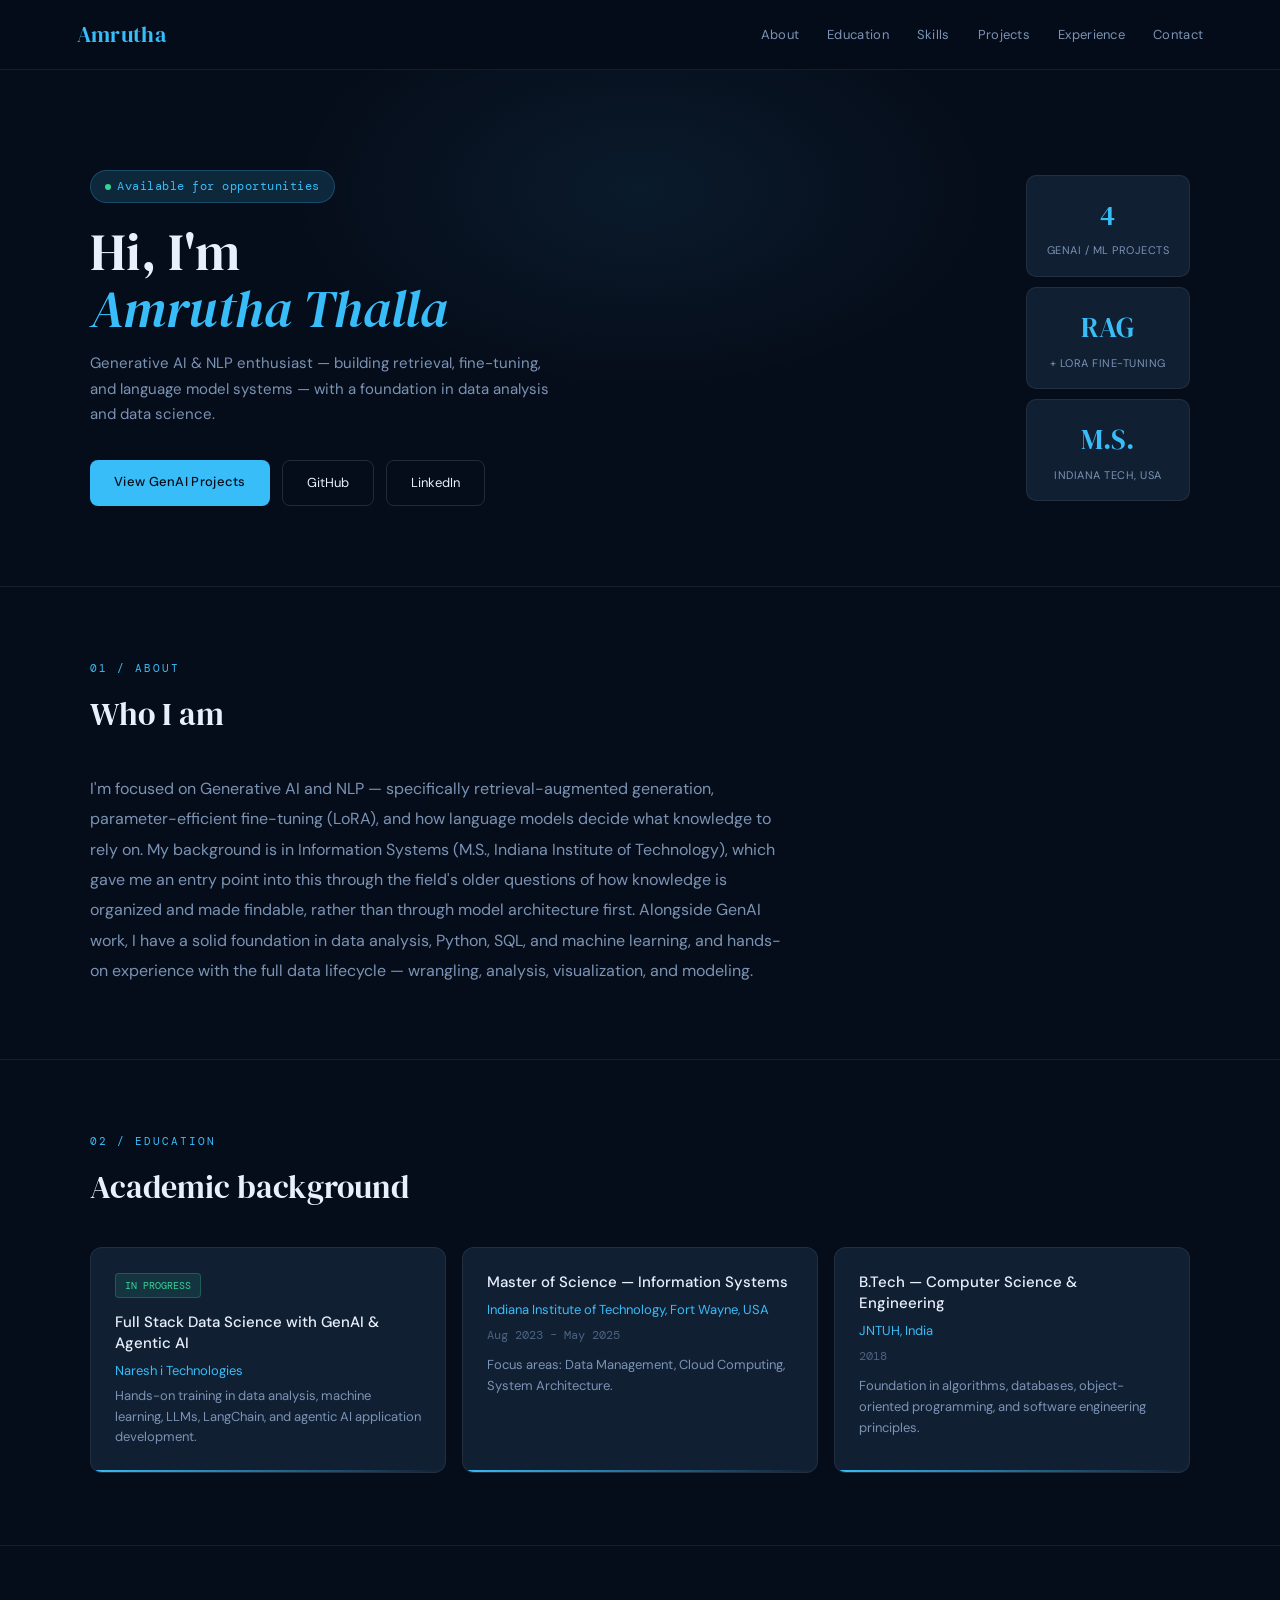
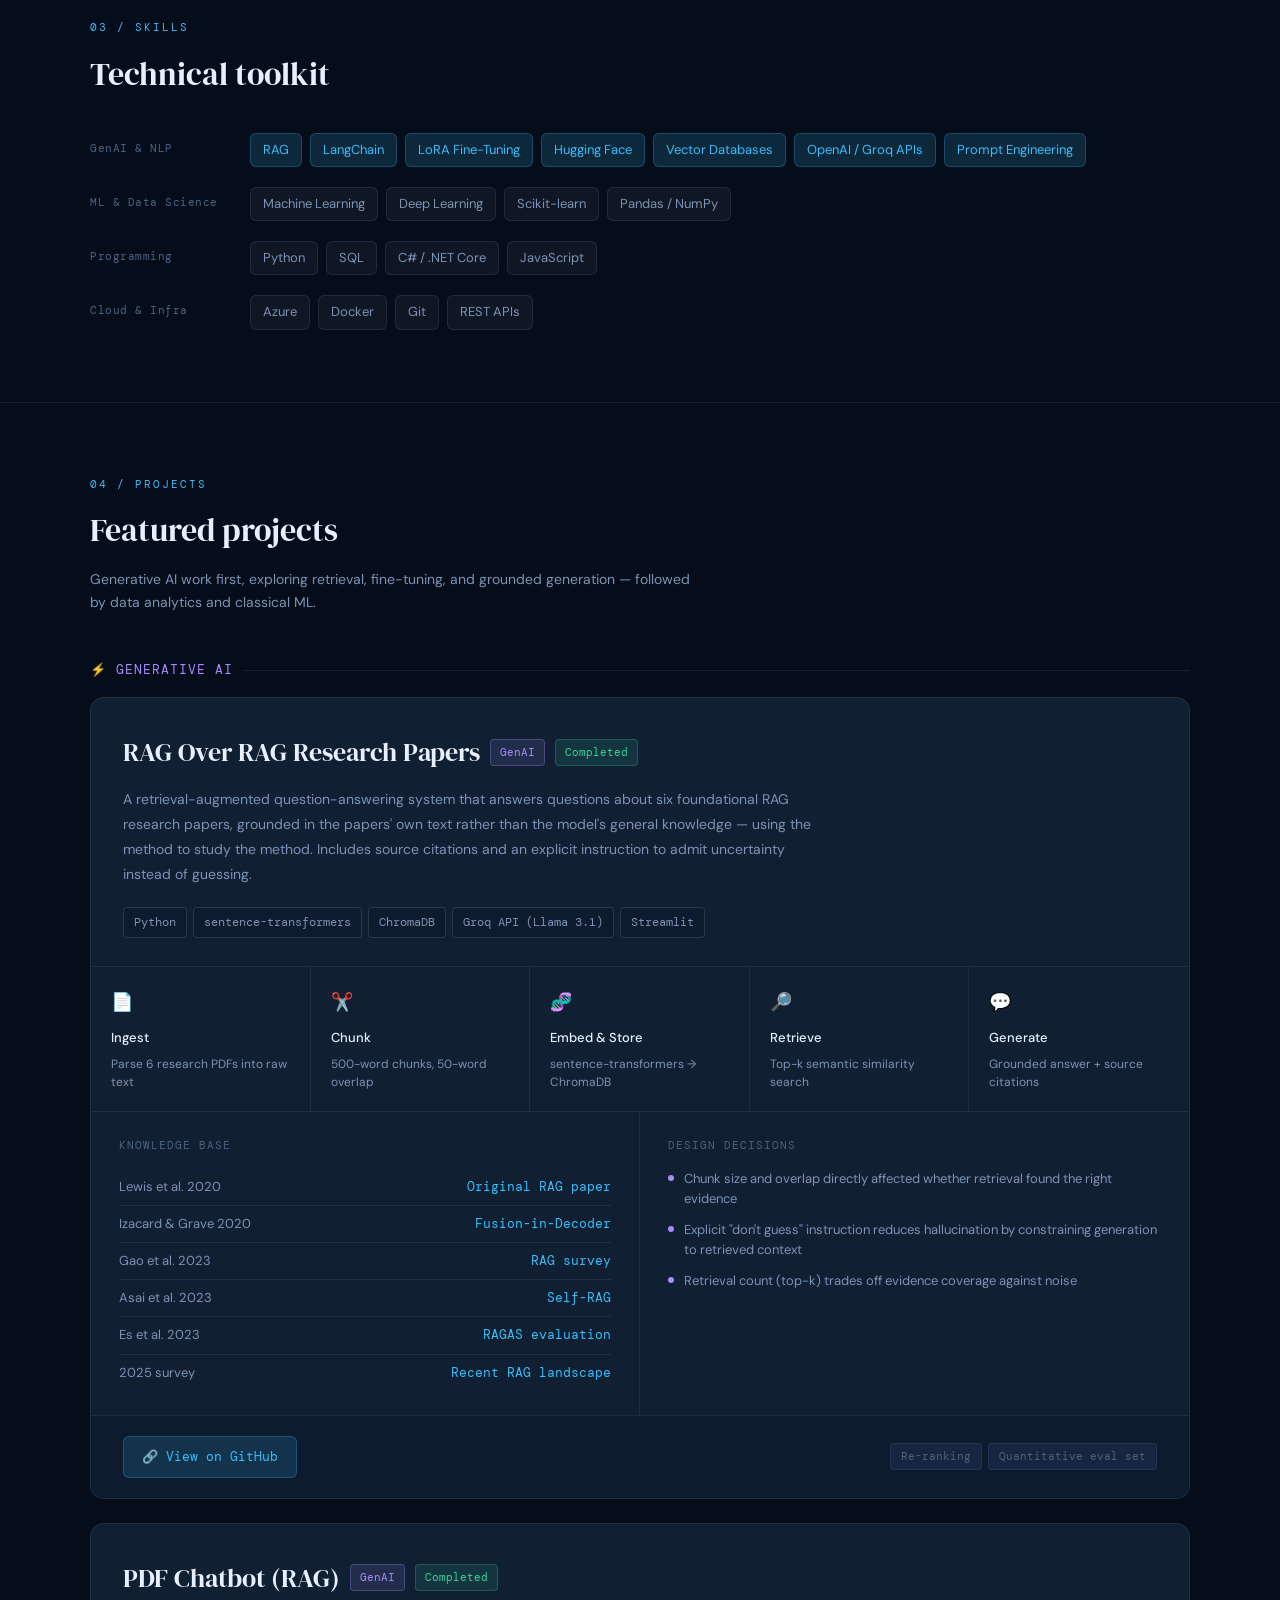
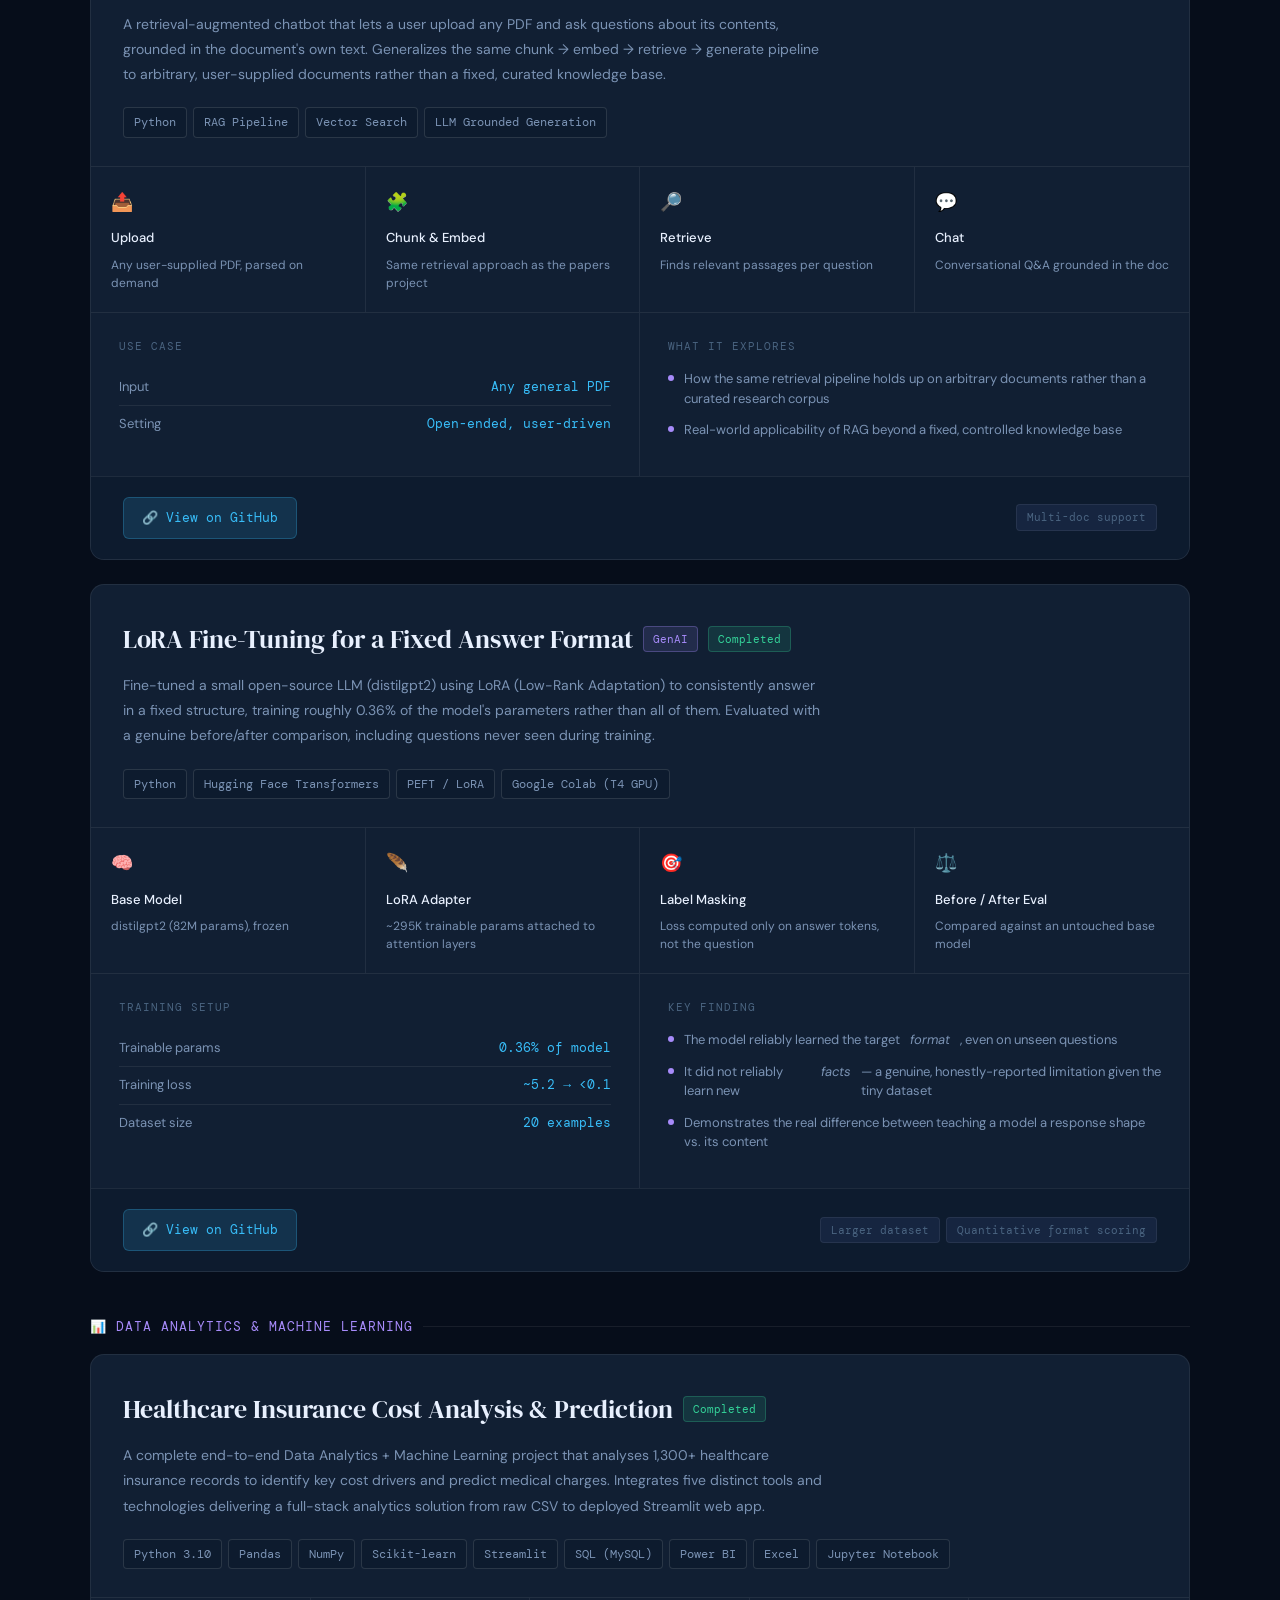
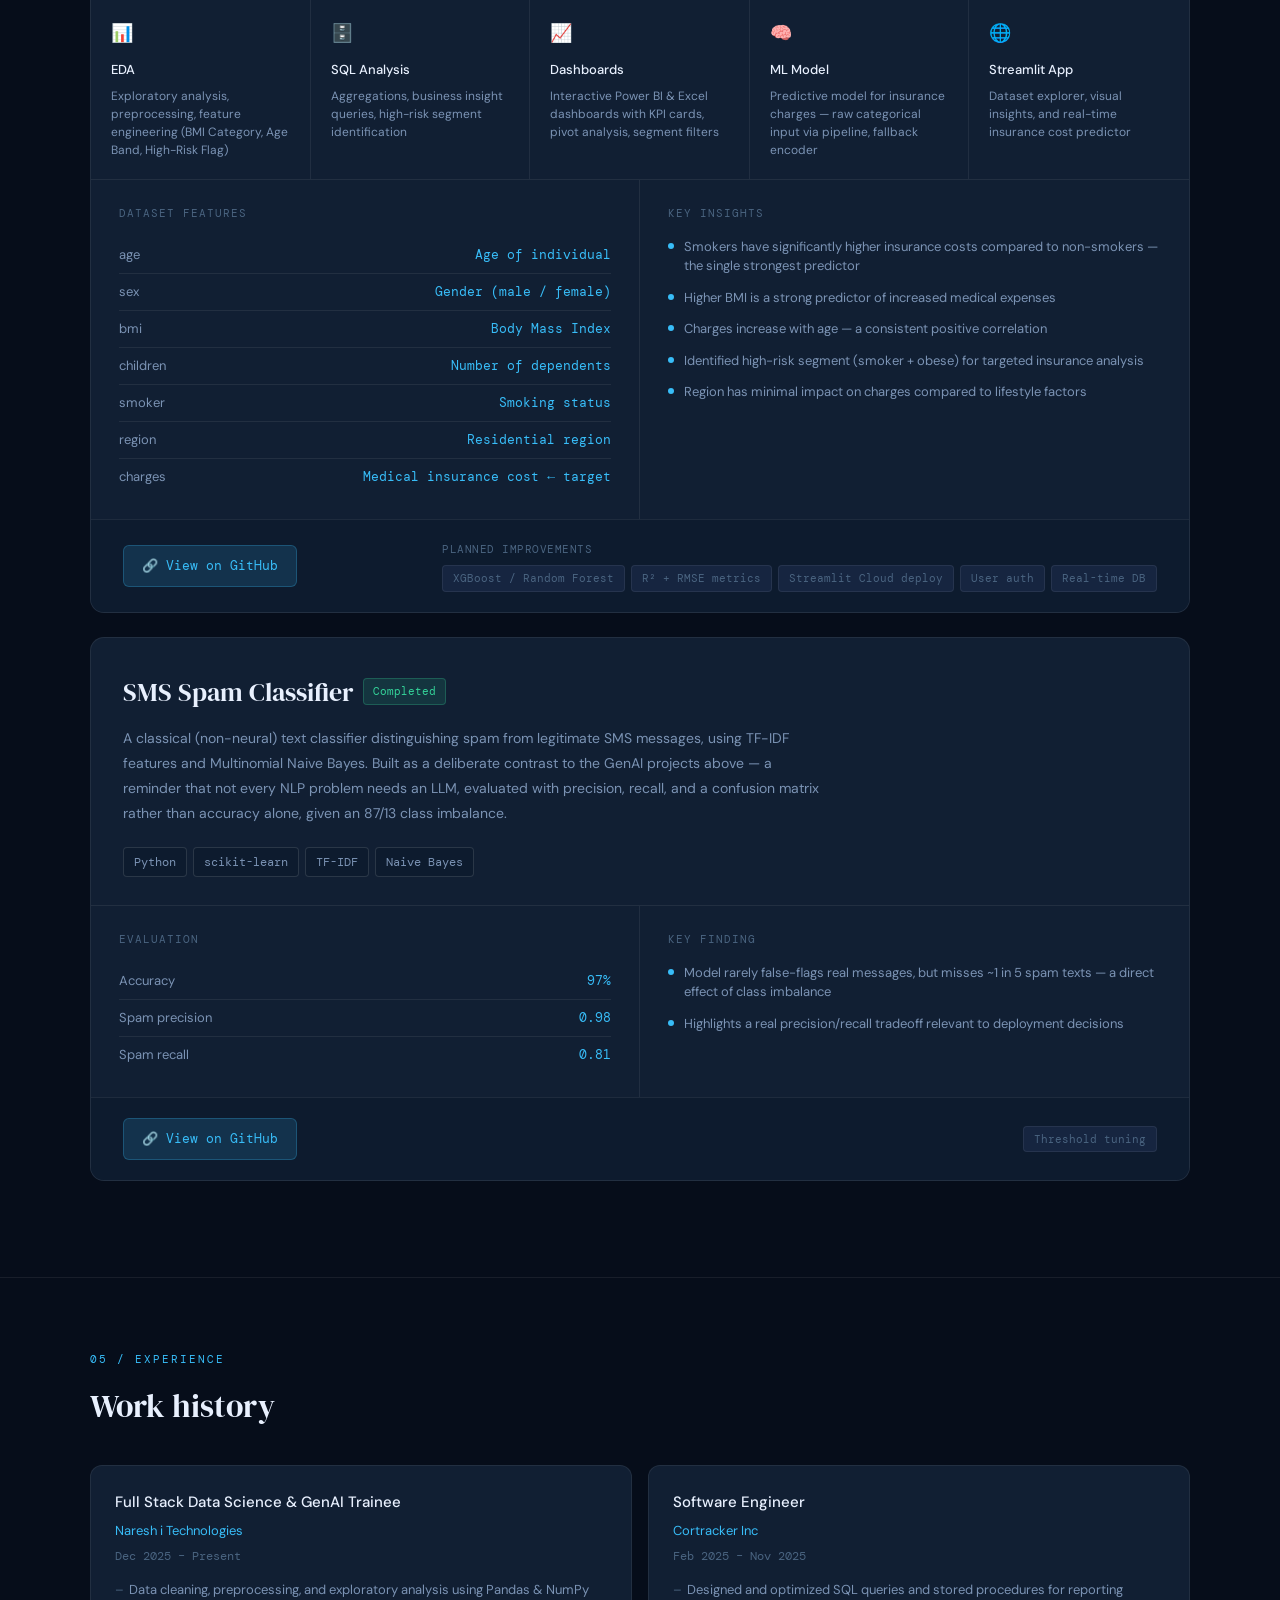
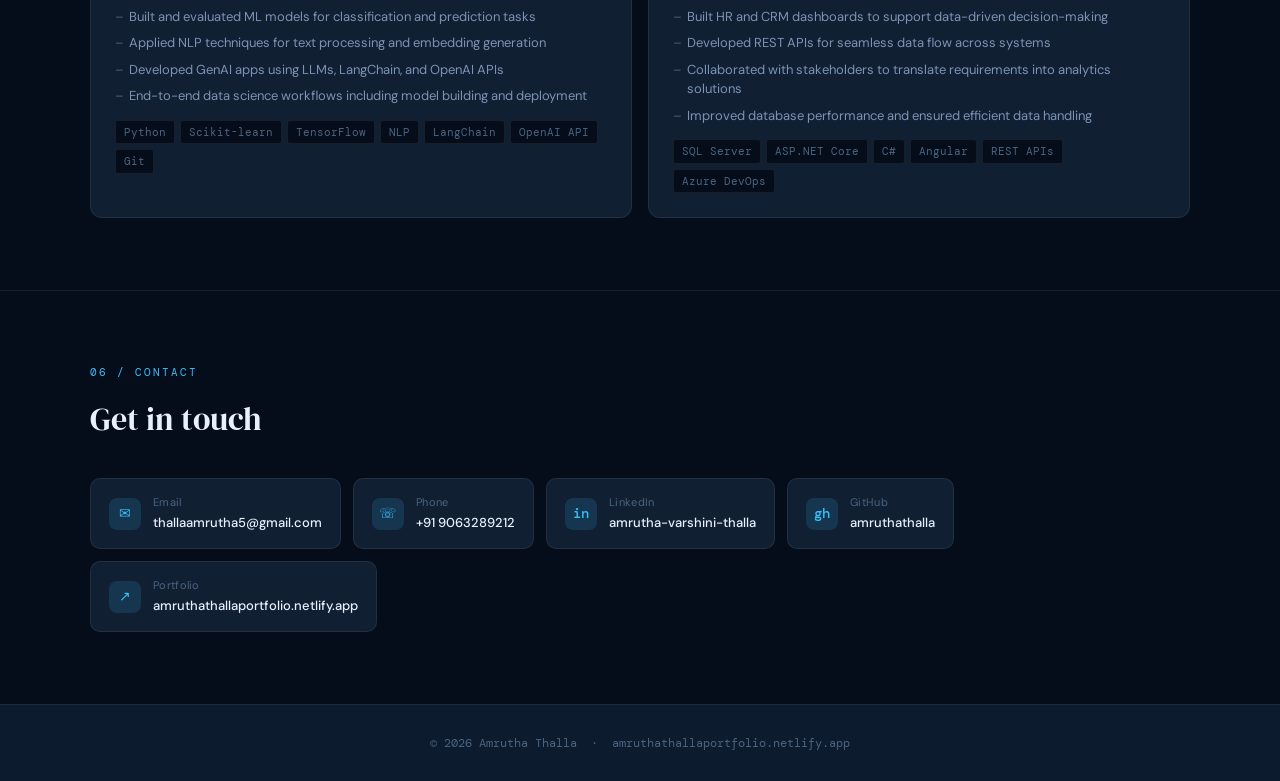
==== index.html @ 12e873fa "Update index.html" ====
<!DOCTYPE html>
<html lang="en">
<head>
<meta charset="UTF-8">
<meta name="viewport" content="width=device-width, initial-scale=1.0">
<title>Amrutha Thalla | GenAI &amp; Data Portfolio</title>
<link href="https://fonts.googleapis.com/css2?family=DM+Serif+Display:ital@0;1&family=DM+Mono:wght@400;500&family=DM+Sans:wght@300;400;500&display=swap" rel="stylesheet">
<style>
:root {
  --sky: #38bdf8;
  --sky-dim: rgba(56,189,248,0.15);
  --sky-border: rgba(56,189,248,0.25);
  --bg: #060d1a;
  --bg2: #0d1b2e;
  --surface: #111f33;
  --surface2: #162540;
  --border: rgba(255,255,255,0.07);
  --border2: rgba(255,255,255,0.12);
  --text: #e8f0fe;
  --muted: #7b93b4;
  --muted2: #4a6480;
  --accent: #38bdf8;
  --green: #34d399;
  --amber: #fbbf24;
  --violet: #a78bfa;
}
* { margin: 0; padding: 0; box-sizing: border-box; }
body { background: var(--bg); color: var(--text); font-family: 'DM Sans', sans-serif; font-size: 15px; line-height: 1.7; }

::-webkit-scrollbar { width: 6px; }
::-webkit-scrollbar-track { background: var(--bg); }
::-webkit-scrollbar-thumb { background: var(--surface2); border-radius: 3px; }

nav {
  position: sticky; top: 0; z-index: 100;
  display: flex; justify-content: space-between; align-items: center;
  padding: 16px 6%;
  background: rgba(6,13,26,0.85);
  backdrop-filter: blur(16px);
  border-bottom: 1px solid var(--border);
}
.nav-logo { font-family: 'DM Serif Display', serif; font-size: 22px; color: var(--sky); letter-spacing: 0.3px; }
.nav-links { display: flex; gap: 28px; }
.nav-links a { color: var(--muted); font-size: 13px; text-decoration: none; letter-spacing: 0.3px; transition: color 0.2s; }
.nav-links a:hover { color: var(--text); }

.hero { padding: 100px 6% 80px; position: relative; overflow: hidden; }
.hero-glow {
  position: absolute; top: -80px; left: 50%; transform: translateX(-50%);
  width: 700px; height: 400px;
  background: radial-gradient(ellipse at center, rgba(56,189,248,0.08) 0%, transparent 70%);
  pointer-events: none;
}
.hero-grid { display: grid; grid-template-columns: 1fr auto; align-items: center; gap: 60px; max-width: 1100px; margin: 0 auto; }
.hero-badge {
  display: inline-flex; align-items: center; gap: 6px;
  background: var(--sky-dim); color: var(--sky); border: 1px solid var(--sky-border);
  font-size: 12px; font-family: 'DM Mono', monospace; letter-spacing: 0.5px;
  padding: 5px 14px; border-radius: 20px; margin-bottom: 20px;
}
.hero-badge::before { content: ''; width: 6px; height: 6px; border-radius: 50%; background: var(--green); animation: pulse 2s infinite; }
@keyframes pulse { 0%,100%{opacity:1}50%{opacity:0.4} }
.hero h1 { font-family: 'DM Serif Display', serif; font-size: 52px; line-height: 1.1; font-weight: 400; margin-bottom: 14px; }
.hero h1 em { font-style: italic; color: var(--sky); }
.hero-sub { color: var(--muted); font-size: 15px; margin-bottom: 32px; max-width: 480px; }
.hero-btns { display: flex; gap: 12px; flex-wrap: wrap; }
.btn-primary { background: var(--sky); color: #060d1a; padding: 11px 24px; border-radius: 8px; font-size: 13px; font-weight: 500; text-decoration: none; letter-spacing: 0.3px; transition: opacity 0.2s; }
.btn-primary:hover { opacity: 0.88; }
.btn-outline { background: transparent; color: var(--text); padding: 11px 24px; border-radius: 8px; font-size: 13px; border: 1px solid var(--border2); text-decoration: none; transition: border-color 0.2s; }
.btn-outline:hover { border-color: var(--sky); color: var(--sky); }
.hero-stats { display: flex; flex-direction: column; gap: 10px; }
.stat-box { background: var(--surface); border: 1px solid var(--border); border-radius: 10px; padding: 16px 20px; text-align: center; min-width: 120px; }
.stat-num { font-family: 'DM Serif Display', serif; font-size: 28px; color: var(--sky); }
.stat-label { font-size: 11px; color: var(--muted); letter-spacing: 0.5px; text-transform: uppercase; margin-top: 2px; }

.section { padding: 72px 6%; border-top: 1px solid var(--border); }
.section-max { max-width: 1100px; margin: 0 auto; }
.section-label { font-family: 'DM Mono', monospace; font-size: 11px; letter-spacing: 2px; text-transform: uppercase; color: var(--sky); margin-bottom: 10px; }
.section-title { font-family: 'DM Serif Display', serif; font-size: 32px; font-weight: 400; margin-bottom: 32px; }
.section-title-sub { color: var(--muted); font-size: 14px; margin-top: -22px; margin-bottom: 32px; max-width: 600px; }

.about-text { color: var(--muted); font-size: 16px; line-height: 1.9; max-width: 700px; }

.edu-grid { display: grid; grid-template-columns: repeat(3,1fr); gap: 16px; }
.edu-card { background: var(--surface); border: 1px solid var(--border); border-radius: 12px; padding: 24px; position: relative; overflow: hidden; transition: border-color 0.2s; }
.edu-card:hover { border-color: var(--border2); }
.edu-card::after { content: ''; position: absolute; bottom: 0; left: 0; right: 0; height: 2px; background: linear-gradient(90deg, var(--sky), transparent); }
.edu-badge { display: inline-block; background: rgba(52,211,153,0.12); color: var(--green); border: 1px solid rgba(52,211,153,0.25); font-size: 10px; font-family: 'DM Mono', monospace; padding: 3px 9px; border-radius: 4px; margin-bottom: 14px; }
.edu-degree { font-size: 15px; font-weight: 500; margin-bottom: 6px; line-height: 1.4; }
.edu-school { color: var(--sky); font-size: 13px; margin-bottom: 4px; }
.edu-year { color: var(--muted2); font-size: 12px; font-family: 'DM Mono', monospace; margin-bottom: 10px; }
.edu-detail { color: var(--muted); font-size: 13px; line-height: 1.6; }

.skills-categories { display: flex; flex-direction: column; gap: 20px; }
.skill-row { display: flex; gap: 20px; align-items: flex-start; }
.skill-cat { font-size: 11px; font-family: 'DM Mono', monospace; letter-spacing: 0.5px; color: var(--muted2); width: 140px; flex-shrink: 0; padding-top: 6px; }
.skill-tags { display: flex; flex-wrap: wrap; gap: 8px; }
.skill-tag { background: var(--sky-dim); color: var(--sky); border: 1px solid var(--sky-border); padding: 5px 12px; border-radius: 6px; font-size: 13px; }
.skill-tag.neutral { background: rgba(123,147,180,0.08); color: var(--muted); border-color: rgba(123,147,180,0.15); }

.proj-group-label { display: flex; align-items: center; gap: 10px; margin: 44px 0 16px; }
.proj-group-label:first-of-type { margin-top: 0; }
.proj-group-title { font-size: 13px; font-family: 'DM Mono', monospace; letter-spacing: 1px; text-transform: uppercase; color: var(--violet); }
.proj-group-line { flex: 1; height: 1px; background: var(--border); }

.proj-card { background: var(--surface); border: 1px solid var(--border); border-radius: 14px; overflow: hidden; margin-bottom: 24px; }
.proj-header { padding: 32px 32px 0; }
.proj-header-top { display: flex; align-items: flex-start; justify-content: space-between; gap: 20px; margin-bottom: 12px; }
.proj-title-row { display: flex; align-items: center; gap: 10px; flex-wrap: wrap; }
.proj-title { font-family: 'DM Serif Display', serif; font-size: 26px; font-weight: 400; }
.proj-complete { background: rgba(52,211,153,0.12); color: var(--green); border: 1px solid rgba(52,211,153,0.25); font-size: 11px; font-family: 'DM Mono', monospace; padding: 3px 9px; border-radius: 4px; }
.proj-genai { background: rgba(167,139,250,0.12); color: var(--violet); border: 1px solid rgba(167,139,250,0.3); font-size: 11px; font-family: 'DM Mono', monospace; padding: 3px 9px; border-radius: 4px; }
.proj-desc { color: var(--muted); font-size: 14px; line-height: 1.8; max-width: 700px; margin-bottom: 20px; }
.proj-stack { display: flex; flex-wrap: wrap; gap: 6px; margin-bottom: 28px; }
.proj-tag { background: var(--bg2); color: var(--muted); border: 1px solid var(--border2); font-size: 12px; font-family: 'DM Mono', monospace; padding: 4px 10px; border-radius: 4px; }

.proj-modules { display: grid; grid-template-columns: repeat(5,1fr); border-top: 1px solid var(--border); }
.proj-modules.cols-4 { grid-template-columns: repeat(4,1fr); }
.proj-module { padding: 20px; border-right: 1px solid var(--border); display: flex; flex-direction: column; gap: 6px; }
.proj-module:last-child { border-right: none; }
.module-icon { font-size: 18px; margin-bottom: 4px; }
.module-name { font-size: 13px; font-weight: 500; color: var(--text); }
.module-desc { font-size: 12px; color: var(--muted); line-height: 1.5; }

.proj-lower { display: grid; grid-template-columns: 1fr 1fr; border-top: 1px solid var(--border); }
.proj-dataset { padding: 24px 28px; border-right: 1px solid var(--border); }
.proj-insights { padding: 24px 28px; }
.lower-title { font-size: 11px; font-family: 'DM Mono', monospace; letter-spacing: 1px; color: var(--muted2); text-transform: uppercase; margin-bottom: 14px; }
.dataset-row { display: flex; justify-content: space-between; padding: 7px 0; border-bottom: 1px solid var(--border); font-size: 13px; gap: 12px; }
.dataset-row:last-child { border-bottom: none; }
.dataset-key { color: var(--muted); }
.dataset-val { color: var(--sky); font-family: 'DM Mono', monospace; text-align: right; }
.insight-item { display: flex; align-items: flex-start; gap: 10px; margin-bottom: 12px; font-size: 13px; color: var(--muted); line-height: 1.5; }
.insight-dot { width: 6px; height: 6px; border-radius: 50%; background: var(--sky); flex-shrink: 0; margin-top: 6px; }
.insight-dot.violet { background: var(--violet); }

.proj-footer { padding: 20px 32px; border-top: 1px solid var(--border); background: var(--bg2); display: flex; align-items: center; justify-content: space-between; flex-wrap: wrap; gap: 12px; }
.proj-footer-links { display: flex; gap: 12px; }
.proj-link { display: inline-flex; align-items: center; gap: 6px; color: var(--sky); text-decoration: none; font-size: 13px; font-family: 'DM Mono', monospace; padding: 9px 18px; border: 1px solid var(--sky-border); border-radius: 6px; background: var(--sky-dim); transition: opacity 0.2s; }
.proj-link:hover { opacity: 0.8; }
.proj-future { display: flex; flex-wrap: wrap; gap: 6px; }
.future-tag { font-size: 11px; color: var(--muted2); background: var(--surface2); border: 1px solid var(--border); padding: 3px 10px; border-radius: 4px; font-family: 'DM Mono', monospace; }

.exp-grid { display: grid; grid-template-columns: 1fr 1fr; gap: 16px; }
.exp-card { background: var(--surface); border: 1px solid var(--border); border-radius: 12px; padding: 24px; }
.exp-title { font-size: 15px; font-weight: 500; margin-bottom: 4px; }
.exp-place { color: var(--sky); font-size: 13px; margin-bottom: 4px; }
.exp-period { color: var(--muted2); font-size: 12px; font-family: 'DM Mono', monospace; margin-bottom: 14px; }
.exp-bullets { list-style: none; display: flex; flex-direction: column; gap: 7px; }
.exp-bullets li { font-size: 13px; color: var(--muted); padding-left: 14px; position: relative; line-height: 1.5; }
.exp-bullets li::before { content: '–'; position: absolute; left: 0; color: var(--muted2); }
.exp-env { display: flex; flex-wrap: wrap; gap: 5px; margin-top: 14px; }
.env-tag { font-size: 11px; color: var(--muted2); background: var(--bg); border: 1px solid var(--border); padding: 2px 8px; border-radius: 3px; font-family: 'DM Mono', monospace; }

.contact-grid { display: flex; gap: 12px; flex-wrap: wrap; }
.contact-chip { display: flex; align-items: center; gap: 12px; background: var(--surface); border: 1px solid var(--border); border-radius: 10px; padding: 14px 18px; text-decoration: none; color: inherit; transition: border-color 0.2s; }
.contact-chip:hover { border-color: var(--sky); }
.chip-icon { width: 32px; height: 32px; border-radius: 8px; background: var(--sky-dim); display: flex; align-items: center; justify-content: center; font-size: 14px; color: var(--sky); font-weight: 500; font-family: 'DM Mono', monospace; }
.chip-label { font-size: 11px; color: var(--muted2); letter-spacing: 0.3px; }
.chip-val { font-size: 13px; font-weight: 500; color: var(--text); }

footer { text-align: center; padding: 28px; background: var(--bg2); border-top: 1px solid var(--border); color: var(--muted2); font-size: 12px; font-family: 'DM Mono', monospace; }

@media(max-width:900px){
  .hero-grid { grid-template-columns: 1fr; }
  .hero-stats { flex-direction: row; }
  .edu-grid { grid-template-columns: 1fr 1fr; }
  .proj-modules { grid-template-columns: repeat(3,1fr); }
  .proj-modules.cols-4 { grid-template-columns: repeat(2,1fr); }
  .proj-lower { grid-template-columns: 1fr; }
  .proj-dataset { border-right: none; border-bottom: 1px solid var(--border); }
  .exp-grid { grid-template-columns: 1fr; }
}
@media(max-width:580px){
  .hero h1 { font-size: 36px; }
  .edu-grid { grid-template-columns: 1fr; }
  .proj-modules { grid-template-columns: 1fr 1fr; }
  .proj-modules.cols-4 { grid-template-columns: 1fr 1fr; }
  .skill-row { flex-direction: column; gap: 8px; }
  .skill-cat { width: auto; }
}
</style>
</head>
<body>

<nav>
  <span class="nav-logo">Amrutha</span>
  <div class="nav-links">
    <a href="#about">About</a>
    <a href="#education">Education</a>
    <a href="#skills">Skills</a>
    <a href="#projects">Projects</a>
    <a href="#experience">Experience</a>
    <a href="#contact">Contact</a>
  </div>
</nav>

<section class="hero">
  <div class="hero-glow"></div>
  <div class="hero-grid">
    <div>
      <div class="hero-badge">Available for opportunities</div>
      <h1>Hi, I'm<br><em>Amrutha Thalla</em></h1>
      <p class="hero-sub">Generative AI &amp; NLP enthusiast — building retrieval, fine-tuning, and language model systems — with a foundation in data analysis and data science.</p>
      <div class="hero-btns">
        <a href="https://github.com/amruthathalla/GEN-AI-Projects" target="_blank" class="btn-primary">View GenAI Projects</a>
        <a href="https://github.com/amruthathalla" target="_blank" class="btn-outline">GitHub</a>
        <a href="https://www.linkedin.com/in/amrutha-varshini-thalla-3688a23a2" target="_blank" class="btn-outline">LinkedIn</a>
      </div>
    </div>
    <div class="hero-stats">
      <div class="stat-box"><div class="stat-num">4</div><div class="stat-label">GenAI / ML projects</div></div>
      <div class="stat-box"><div class="stat-num">RAG</div><div class="stat-label">+ LoRA fine-tuning</div></div>
      <div class="stat-box"><div class="stat-num">M.S.</div><div class="stat-label">Indiana Tech, USA</div></div>
    </div>
  </div>
</section>

<section class="section" id="about">
  <div class="section-max">
    <div class="section-label">01 / about</div>
    <h2 class="section-title">Who I am</h2>
    <p class="about-text">I'm focused on Generative AI and NLP — specifically retrieval-augmented generation, parameter-efficient fine-tuning (LoRA), and how language models decide what knowledge to rely on. My background is in Information Systems (M.S., Indiana Institute of Technology), which gave me an entry point into this through the field's older questions of how knowledge is organized and made findable, rather than through model architecture first. Alongside GenAI work, I have a solid foundation in data analysis, Python, SQL, and machine learning, and hands-on experience with the full data lifecycle — wrangling, analysis, visualization, and modeling.</p>
  </div>
</section>

<section class="section" id="education">
  <div class="section-max">
    <div class="section-label">02 / education</div>
    <h2 class="section-title">Academic background</h2>
    <div class="edu-grid">
      <div class="edu-card">
        <span class="edu-badge">IN PROGRESS</span>
        <p class="edu-degree">Full Stack Data Science with GenAI &amp; Agentic AI</p>
        <p class="edu-school">Naresh i Technologies</p>
        <p class="edu-detail">Hands-on training in data analysis, machine learning, LLMs, LangChain, and agentic AI application development.</p>
      </div>
      <div class="edu-card">
        <p class="edu-degree">Master of Science — Information Systems</p>
        <p class="edu-school">Indiana Institute of Technology, Fort Wayne, USA</p>
        <p class="edu-year">Aug 2023 – May 2025</p>
        <p class="edu-detail">Focus areas: Data Management, Cloud Computing, System Architecture.</p>
      </div>
      <div class="edu-card">
        <p class="edu-degree">B.Tech — Computer Science &amp; Engineering</p>
        <p class="edu-school">JNTUH, India</p>
        <p class="edu-year">2018</p>
        <p class="edu-detail">Foundation in algorithms, databases, object-oriented programming, and software engineering principles.</p>
      </div>
    </div>
  </div>
</section>

<section class="section" id="skills">
  <div class="section-max">
    <div class="section-label">03 / skills</div>
    <h2 class="section-title">Technical toolkit</h2>
    <div class="skills-categories">
      <div class="skill-row">
        <span class="skill-cat">GenAI &amp; NLP</span>
        <div class="skill-tags">
          <span class="skill-tag">RAG</span>
          <span class="skill-tag">LangChain</span>
          <span class="skill-tag">LoRA Fine-Tuning</span>
          <span class="skill-tag">Hugging Face</span>
          <span class="skill-tag">Vector Databases</span>
          <span class="skill-tag">OpenAI / Groq APIs</span>
          <span class="skill-tag">Prompt Engineering</span>
        </div>
      </div>
      <div class="skill-row">
        <span class="skill-cat">ML &amp; Data Science</span>
        <div class="skill-tags">
          <span class="skill-tag neutral">Machine Learning</span>
          <span class="skill-tag neutral">Deep Learning</span>
          <span class="skill-tag neutral">Scikit-learn</span>
          <span class="skill-tag neutral">Pandas / NumPy</span>
        </div>
      </div>
      <div class="skill-row">
        <span class="skill-cat">Programming</span>
        <div class="skill-tags">
          <span class="skill-tag neutral">Python</span>
          <span class="skill-tag neutral">SQL</span>
          <span class="skill-tag neutral">C# / .NET Core</span>
          <span class="skill-tag neutral">JavaScript</span>
        </div>
      </div>
      <div class="skill-row">
        <span class="skill-cat">Cloud &amp; Infra</span>
        <div class="skill-tags">
          <span class="skill-tag neutral">Azure</span>
          <span class="skill-tag neutral">Docker</span>
          <span class="skill-tag neutral">Git</span>
          <span class="skill-tag neutral">REST APIs</span>
        </div>
      </div>
    </div>
  </div>
</section>

<section class="section" id="projects">
  <div class="section-max">
    <div class="section-label">04 / projects</div>
    <h2 class="section-title">Featured projects</h2>
    <p class="section-title-sub">Generative AI work first, exploring retrieval, fine-tuning, and grounded generation — followed by data analytics and classical ML.</p>

    <div class="proj-group-label">
      <span class="proj-group-title">⚡ Generative AI</span>
      <span class="proj-group-line"></span>
    </div>

    <div class="proj-card">
      <div class="proj-header">
        <div class="proj-header-top">
          <div class="proj-title-row">
            <h3 class="proj-title">RAG Over RAG Research Papers</h3>
            <span class="proj-genai">GenAI</span>
            <span class="proj-complete">Completed</span>
          </div>
        </div>
        <p class="proj-desc">A retrieval-augmented question-answering system that answers questions about six foundational RAG research papers, grounded in the papers' own text rather than the model's general knowledge — using the method to study the method. Includes source citations and an explicit instruction to admit uncertainty instead of guessing.</p>
        <div class="proj-stack">
          <span class="proj-tag">Python</span>
          <span class="proj-tag">sentence-transformers</span>
          <span class="proj-tag">ChromaDB</span>
          <span class="proj-tag">Groq API (Llama 3.1)</span>
          <span class="proj-tag">Streamlit</span>
        </div>
      </div>

      <div class="proj-modules">
        <div class="proj-module">
          <div class="module-icon">📄</div>
          <div class="module-name">Ingest</div>
          <div class="module-desc">Parse 6 research PDFs into raw text</div>
        </div>
        <div class="proj-module">
          <div class="module-icon">✂️</div>
          <div class="module-name">Chunk</div>
          <div class="module-desc">500-word chunks, 50-word overlap</div>
        </div>
        <div class="proj-module">
          <div class="module-icon">🧬</div>
          <div class="module-name">Embed &amp; Store</div>
          <div class="module-desc">sentence-transformers → ChromaDB</div>
        </div>
        <div class="proj-module">
          <div class="module-icon">🔎</div>
          <div class="module-name">Retrieve</div>
          <div class="module-desc">Top-k semantic similarity search</div>
        </div>
        <div class="proj-module">
          <div class="module-icon">💬</div>
          <div class="module-name">Generate</div>
          <div class="module-desc">Grounded answer + source citations</div>
        </div>
      </div>

      <div class="proj-lower">
        <div class="proj-dataset">
          <div class="lower-title">Knowledge base</div>
          <div class="dataset-row"><span class="dataset-key">Lewis et al. 2020</span><span class="dataset-val">Original RAG paper</span></div>
          <div class="dataset-row"><span class="dataset-key">Izacard &amp; Grave 2020</span><span class="dataset-val">Fusion-in-Decoder</span></div>
          <div class="dataset-row"><span class="dataset-key">Gao et al. 2023</span><span class="dataset-val">RAG survey</span></div>
          <div class="dataset-row"><span class="dataset-key">Asai et al. 2023</span><span class="dataset-val">Self-RAG</span></div>
          <div class="dataset-row"><span class="dataset-key">Es et al. 2023</span><span class="dataset-val">RAGAS evaluation</span></div>
          <div class="dataset-row"><span class="dataset-key">2025 survey</span><span class="dataset-val">Recent RAG landscape</span></div>
        </div>
        <div class="proj-insights">
          <div class="lower-title">Design decisions</div>
          <div class="insight-item"><div class="insight-dot violet"></div>Chunk size and overlap directly affected whether retrieval found the right evidence</div>
          <div class="insight-item"><div class="insight-dot violet"></div>Explicit "don't guess" instruction reduces hallucination by constraining generation to retrieved context</div>
          <div class="insight-item"><div class="insight-dot violet"></div>Retrieval count (top-k) trades off evidence coverage against noise</div>
        </div>
      </div>

      <div class="proj-footer">
        <div class="proj-footer-links">
          <a href="https://github.com/amruthathalla/GEN-AI-Projects/tree/main/rag-papers-project" target="_blank" class="proj-link">&#128279; View on GitHub</a>
        </div>
        <div class="proj-future">
          <span class="future-tag">Re-ranking</span>
          <span class="future-tag">Quantitative eval set</span>
        </div>
      </div>
    </div>

    <div class="proj-card">
      <div class="proj-header">
        <div class="proj-header-top">
          <div class="proj-title-row">
            <h3 class="proj-title">PDF Chatbot (RAG)</h3>
            <span class="proj-genai">GenAI</span>
            <span class="proj-complete">Completed</span>
          </div>
        </div>
        <p class="proj-desc">A retrieval-augmented chatbot that lets a user upload any PDF and ask questions about its contents, grounded in the document's own text. Generalizes the same chunk → embed → retrieve → generate pipeline to arbitrary, user-supplied documents rather than a fixed, curated knowledge base.</p>
        <div class="proj-stack">
          <span class="proj-tag">Python</span>
          <span class="proj-tag">RAG Pipeline</span>
          <span class="proj-tag">Vector Search</span>
          <span class="proj-tag">LLM Grounded Generation</span>
        </div>
      </div>

      <div class="proj-modules cols-4">
        <div class="proj-module">
          <div class="module-icon">📤</div>
          <div class="module-name">Upload</div>
          <div class="module-desc">Any user-supplied PDF, parsed on demand</div>
        </div>
        <div class="proj-module">
          <div class="module-icon">🧩</div>
          <div class="module-name">Chunk &amp; Embed</div>
          <div class="module-desc">Same retrieval approach as the papers project</div>
        </div>
        <div class="proj-module">
          <div class="module-icon">🔎</div>
          <div class="module-name">Retrieve</div>
          <div class="module-desc">Finds relevant passages per question</div>
        </div>
        <div class="proj-module">
          <div class="module-icon">💬</div>
          <div class="module-name">Chat</div>
          <div class="module-desc">Conversational Q&amp;A grounded in the doc</div>
        </div>
      </div>

      <div class="proj-lower">
        <div class="proj-dataset">
          <div class="lower-title">Use case</div>
          <div class="dataset-row"><span class="dataset-key">Input</span><span class="dataset-val">Any general PDF</span></div>
          <div class="dataset-row"><span class="dataset-key">Setting</span><span class="dataset-val">Open-ended, user-driven</span></div>
        </div>
        <div class="proj-insights">
          <div class="lower-title">What it explores</div>
          <div class="insight-item"><div class="insight-dot violet"></div>How the same retrieval pipeline holds up on arbitrary documents rather than a curated research corpus</div>
          <div class="insight-item"><div class="insight-dot violet"></div>Real-world applicability of RAG beyond a fixed, controlled knowledge base</div>
        </div>
      </div>

      <div class="proj-footer">
        <div class="proj-footer-links">
          <a href="https://github.com/amruthathalla/GEN-AI-Projects/tree/main/pdf-chatbot-rag" target="_blank" class="proj-link">&#128279; View on GitHub</a>
        </div>
        <div class="proj-future">
          <span class="future-tag">Multi-doc support</span>
        </div>
      </div>
    </div>

    <div class="proj-card">
      <div class="proj-header">
        <div class="proj-header-top">
          <div class="proj-title-row">
            <h3 class="proj-title">LoRA Fine-Tuning for a Fixed Answer Format</h3>
            <span class="proj-genai">GenAI</span>
            <span class="proj-complete">Completed</span>
          </div>
        </div>
        <p class="proj-desc">Fine-tuned a small open-source LLM (distilgpt2) using LoRA (Low-Rank Adaptation) to consistently answer in a fixed structure, training roughly 0.36% of the model's parameters rather than all of them. Evaluated with a genuine before/after comparison, including questions never seen during training.</p>
        <div class="proj-stack">
          <span class="proj-tag">Python</span>
          <span class="proj-tag">Hugging Face Transformers</span>
          <span class="proj-tag">PEFT / LoRA</span>
          <span class="proj-tag">Google Colab (T4 GPU)</span>
        </div>
      </div>

      <div class="proj-modules cols-4">
        <div class="proj-module">
          <div class="module-icon">🧠</div>
          <div class="module-name">Base Model</div>
          <div class="module-desc">distilgpt2 (82M params), frozen</div>
        </div>
        <div class="proj-module">
          <div class="module-icon">🪶</div>
          <div class="module-name">LoRA Adapter</div>
          <div class="module-desc">~295K trainable params attached to attention layers</div>
        </div>
        <div class="proj-module">
          <div class="module-icon">🎯</div>
          <div class="module-name">Label Masking</div>
          <div class="module-desc">Loss computed only on answer tokens, not the question</div>
        </div>
        <div class="proj-module">
          <div class="module-icon">⚖️</div>
          <div class="module-name">Before / After Eval</div>
          <div class="module-desc">Compared against an untouched base model</div>
        </div>
      </div>

      <div class="proj-lower">
        <div class="proj-dataset">
          <div class="lower-title">Training setup</div>
          <div class="dataset-row"><span class="dataset-key">Trainable params</span><span class="dataset-val">0.36% of model</span></div>
          <div class="dataset-row"><span class="dataset-key">Training loss</span><span class="dataset-val">~5.2 → &lt;0.1</span></div>
          <div class="dataset-row"><span class="dataset-key">Dataset size</span><span class="dataset-val">20 examples</span></div>
        </div>
        <div class="proj-insights">
          <div class="lower-title">Key finding</div>
          <div class="insight-item"><div class="insight-dot violet"></div>The model reliably learned the target <em>format</em>, even on unseen questions</div>
          <div class="insight-item"><div class="insight-dot violet"></div>It did not reliably learn new <em>facts</em> — a genuine, honestly-reported limitation given the tiny dataset</div>
          <div class="insight-item"><div class="insight-dot violet"></div>Demonstrates the real difference between teaching a model a response shape vs. its content</div>
        </div>
      </div>

      <div class="proj-footer">
        <div class="proj-footer-links">
          <a href="https://github.com/amruthathalla/GEN-AI-Projects/tree/main/llm-finetuning-lora" target="_blank" class="proj-link">&#128279; View on GitHub</a>
        </div>
        <div class="proj-future">
          <span class="future-tag">Larger dataset</span>
          <span class="future-tag">Quantitative format scoring</span>
        </div>
      </div>
    </div>

    <div class="proj-group-label">
      <span class="proj-group-title">📊 Data Analytics &amp; Machine Learning</span>
      <span class="proj-group-line"></span>
    </div>

    <div class="proj-card">
      <div class="proj-header">
        <div class="proj-header-top">
          <div>
            <div class="proj-title-row">
              <h3 class="proj-title">Healthcare Insurance Cost Analysis &amp; Prediction</h3>
              <span class="proj-complete">Completed</span>
            </div>
          </div>
        </div>
        <p class="proj-desc">A complete end-to-end Data Analytics + Machine Learning project that analyses 1,300+ healthcare insurance records to identify key cost drivers and predict medical charges. Integrates five distinct tools and technologies delivering a full-stack analytics solution from raw CSV to deployed Streamlit web app.</p>
        <div class="proj-stack">
          <span class="proj-tag">Python 3.10</span>
          <span class="proj-tag">Pandas</span>
          <span class="proj-tag">NumPy</span>
          <span class="proj-tag">Scikit-learn</span>
          <span class="proj-tag">Streamlit</span>
          <span class="proj-tag">SQL (MySQL)</span>
          <span class="proj-tag">Power BI</span>
          <span class="proj-tag">Excel</span>
          <span class="proj-tag">Jupyter Notebook</span>
        </div>
      </div>

      <div class="proj-modules">
        <div class="proj-module">
          <div class="module-icon">📊</div>
          <div class="module-name">EDA</div>
          <div class="module-desc">Exploratory analysis, preprocessing, feature engineering (BMI Category, Age Band, High-Risk Flag)</div>
        </div>
        <div class="proj-module">
          <div class="module-icon">🗄️</div>
          <div class="module-name">SQL Analysis</div>
          <div class="module-desc">Aggregations, business insight queries, high-risk segment identification</div>
        </div>
        <div class="proj-module">
          <div class="module-icon">📈</div>
          <div class="module-name">Dashboards</div>
          <div class="module-desc">Interactive Power BI &amp; Excel dashboards with KPI cards, pivot analysis, segment filters</div>
        </div>
        <div class="proj-module">
          <div class="module-icon">🧠</div>
          <div class="module-name">ML Model</div>
          <div class="module-desc">Predictive model for insurance charges — raw categorical input via pipeline, fallback encoder</div>
        </div>
        <div class="proj-module">
          <div class="module-icon">🌐</div>
          <div class="module-name">Streamlit App</div>
          <div class="module-desc">Dataset explorer, visual insights, and real-time insurance cost predictor</div>
        </div>
      </div>

      <div class="proj-lower">
        <div class="proj-dataset">
          <div class="lower-title">Dataset features</div>
          <div class="dataset-row"><span class="dataset-key">age</span><span class="dataset-val">Age of individual</span></div>
          <div class="dataset-row"><span class="dataset-key">sex</span><span class="dataset-val">Gender (male / female)</span></div>
          <div class="dataset-row"><span class="dataset-key">bmi</span><span class="dataset-val">Body Mass Index</span></div>
          <div class="dataset-row"><span class="dataset-key">children</span><span class="dataset-val">Number of dependents</span></div>
          <div class="dataset-row"><span class="dataset-key">smoker</span><span class="dataset-val">Smoking status</span></div>
          <div class="dataset-row"><span class="dataset-key">region</span><span class="dataset-val">Residential region</span></div>
          <div class="dataset-row"><span class="dataset-key">charges</span><span class="dataset-val">Medical insurance cost ← target</span></div>
        </div>
        <div class="proj-insights">
          <div class="lower-title">Key insights</div>
          <div class="insight-item"><div class="insight-dot"></div>Smokers have significantly higher insurance costs compared to non-smokers — the single strongest predictor</div>
          <div class="insight-item"><div class="insight-dot"></div>Higher BMI is a strong predictor of increased medical expenses</div>
          <div class="insight-item"><div class="insight-dot"></div>Charges increase with age — a consistent positive correlation</div>
          <div class="insight-item"><div class="insight-dot"></div>Identified high-risk segment (smoker + obese) for targeted insurance analysis</div>
          <div class="insight-item"><div class="insight-dot"></div>Region has minimal impact on charges compared to lifestyle factors</div>
        </div>
      </div>

      <div class="proj-footer">
        <div class="proj-footer-links">
          <a href="https://github.com/amruthathalla/HealthcareInsurance" target="_blank" class="proj-link">&#128279; View on GitHub</a>
        </div>
        <div>
          <div style="font-size:11px;font-family:'DM Mono',monospace;color:var(--muted2);letter-spacing:0.5px;margin-bottom:6px;text-transform:uppercase;">Planned improvements</div>
          <div class="proj-future">
            <span class="future-tag">XGBoost / Random Forest</span>
            <span class="future-tag">R² + RMSE metrics</span>
            <span class="future-tag">Streamlit Cloud deploy</span>
            <span class="future-tag">User auth</span>
            <span class="future-tag">Real-time DB</span>
          </div>
        </div>
      </div>
    </div>

    <div class="proj-card">
      <div class="proj-header">
        <div class="proj-header-top">
          <div class="proj-title-row">
            <h3 class="proj-title">SMS Spam Classifier</h3>
            <span class="proj-complete">Completed</span>
          </div>
        </div>
        <p class="proj-desc">A classical (non-neural) text classifier distinguishing spam from legitimate SMS messages, using TF-IDF features and Multinomial Naive Bayes. Built as a deliberate contrast to the GenAI projects above — a reminder that not every NLP problem needs an LLM, evaluated with precision, recall, and a confusion matrix rather than accuracy alone, given an 87/13 class imbalance.</p>
        <div class="proj-stack">
          <span class="proj-tag">Python</span>
          <span class="proj-tag">scikit-learn</span>
          <span class="proj-tag">TF-IDF</span>
          <span class="proj-tag">Naive Bayes</span>
        </div>
      </div>

      <div class="proj-lower">
        <div class="proj-dataset">
          <div class="lower-title">Evaluation</div>
          <div class="dataset-row"><span class="dataset-key">Accuracy</span><span class="dataset-val">97%</span></div>
          <div class="dataset-row"><span class="dataset-key">Spam precision</span><span class="dataset-val">0.98</span></div>
          <div class="dataset-row"><span class="dataset-key">Spam recall</span><span class="dataset-val">0.81</span></div>
        </div>
        <div class="proj-insights">
          <div class="lower-title">Key finding</div>
          <div class="insight-item"><div class="insight-dot"></div>Model rarely false-flags real messages, but misses ~1 in 5 spam texts — a direct effect of class imbalance</div>
          <div class="insight-item"><div class="insight-dot"></div>Highlights a real precision/recall tradeoff relevant to deployment decisions</div>
        </div>
      </div>

      <div class="proj-footer">
        <div class="proj-footer-links">
          <a href="https://github.com/amruthathalla/GEN-AI-Projects/tree/main/spam-classifier" target="_blank" class="proj-link">&#128279; View on GitHub</a>
        </div>
        <div class="proj-future">
          <span class="future-tag">Threshold tuning</span>
        </div>
      </div>
    </div>

  </div>
</section>

<section class="section" id="experience">
  <div class="section-max">
    <div class="section-label">05 / experience</div>
    <h2 class="section-title">Work history</h2>
    <div class="exp-grid">
      <div class="exp-card">
        <p class="exp-title">Full Stack Data Science &amp; GenAI Trainee</p>
        <p class="exp-place">Naresh i Technologies</p>
        <p class="exp-period">Dec 2025 – Present</p>
        <ul class="exp-bullets">
          <li>Data cleaning, preprocessing, and exploratory analysis using Pandas &amp; NumPy</li>
          <li>Built and evaluated ML models for classification and prediction tasks</li>
          <li>Applied NLP techniques for text processing and embedding generation</li>
          <li>Developed GenAI apps using LLMs, LangChain, and OpenAI APIs</li>
          <li>End-to-end data science workflows including model building and deployment</li>
        </ul>
        <div class="exp-env">
          <span class="env-tag">Python</span><span class="env-tag">Scikit-learn</span><span class="env-tag">TensorFlow</span><span class="env-tag">NLP</span><span class="env-tag">LangChain</span><span class="env-tag">OpenAI API</span><span class="env-tag">Git</span>
        </div>
      </div>
      <div class="exp-card">
        <p class="exp-title">Software Engineer</p>
        <p class="exp-place">Cortracker Inc</p>
        <p class="exp-period">Feb 2025 – Nov 2025</p>
        <ul class="exp-bullets">
          <li>Designed and optimized SQL queries and stored procedures for reporting</li>
          <li>Built HR and CRM dashboards to support data-driven decision-making</li>
          <li>Developed REST APIs for seamless data flow across systems</li>
          <li>Collaborated with stakeholders to translate requirements into analytics solutions</li>
          <li>Improved database performance and ensured efficient data handling</li>
        </ul>
        <div class="exp-env">
          <span class="env-tag">SQL Server</span><span class="env-tag">ASP.NET Core</span><span class="env-tag">C#</span><span class="env-tag">Angular</span><span class="env-tag">REST APIs</span><span class="env-tag">Azure DevOps</span>
        </div>
      </div>
    </div>
  </div>
</section>

<section class="section" id="contact">
  <div class="section-max">
    <div class="section-label">06 / contact</div>
    <h2 class="section-title">Get in touch</h2>
    <div class="contact-grid">
      <a href="mailto:thallaamrutha5@gmail.com" class="contact-chip">
        <div class="chip-icon">✉</div>
        <div><div class="chip-label">Email</div><div class="chip-val">thallaamrutha5@gmail.com</div></div>
      </a>
      <a href="tel:+919063289212" class="contact-chip">
        <div class="chip-icon">☏</div>
        <div><div class="chip-label">Phone</div><div class="chip-val">+91 9063289212</div></div>
      </a>
      <a href="https://www.linkedin.com/in/amrutha-varshini-thalla-3688a23a2" target="_blank" class="contact-chip">
        <div class="chip-icon">in</div>
        <div><div class="chip-label">LinkedIn</div><div class="chip-val">amrutha-varshini-thalla</div></div>
      </a>
      <a href="https://github.com/amruthathalla" target="_blank" class="contact-chip">
        <div class="chip-icon">gh</div>
        <div><div class="chip-label">GitHub</div><div class="chip-val">amruthathalla</div></div>
      </a>
      <a href="https://amruthathallaportfolio.netlify.app" target="_blank" class="contact-chip">
        <div class="chip-icon">↗</div>
        <div><div class="chip-label">Portfolio</div><div class="chip-val">amruthathallaportfolio.netlify.app</div></div>
      </a>
    </div>
  </div>
</section>

<footer>© 2026 Amrutha Thalla &nbsp;·&nbsp; amruthathallaportfolio.netlify.app</footer>

</body>
</html>
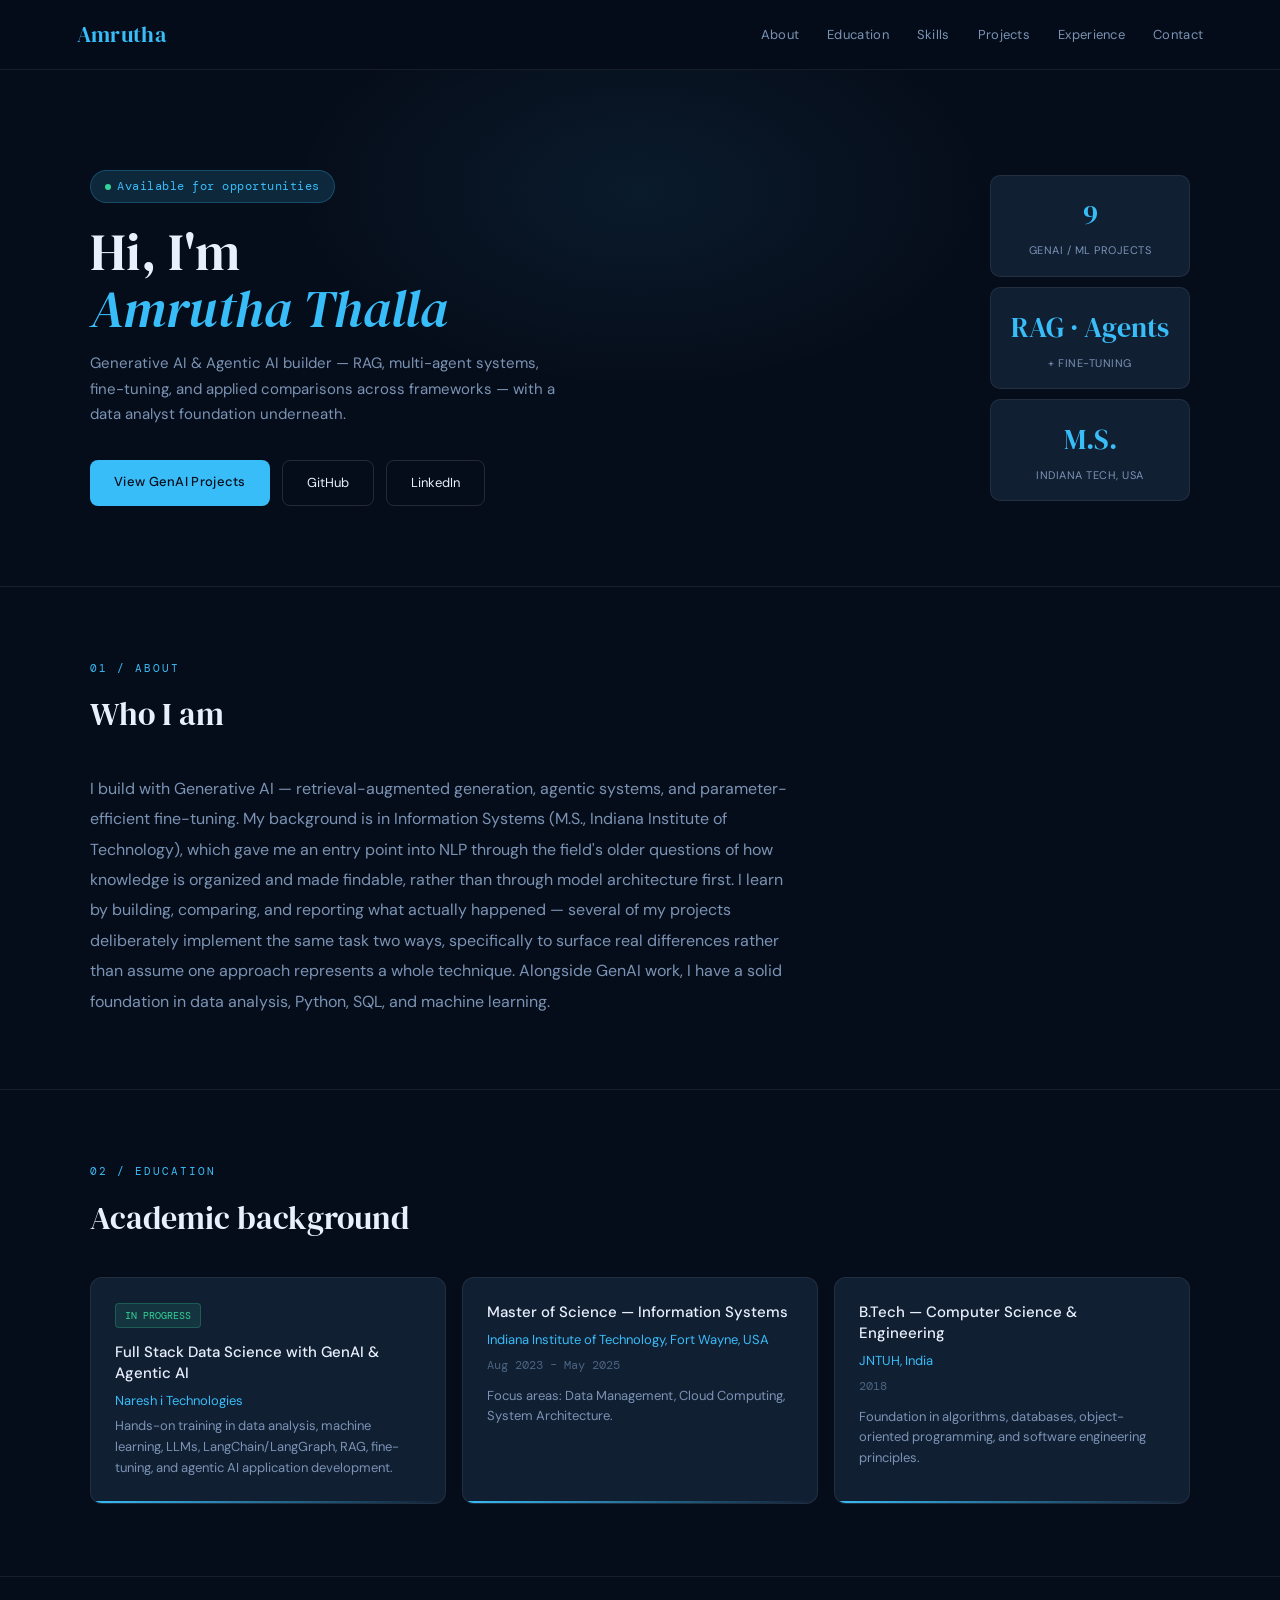
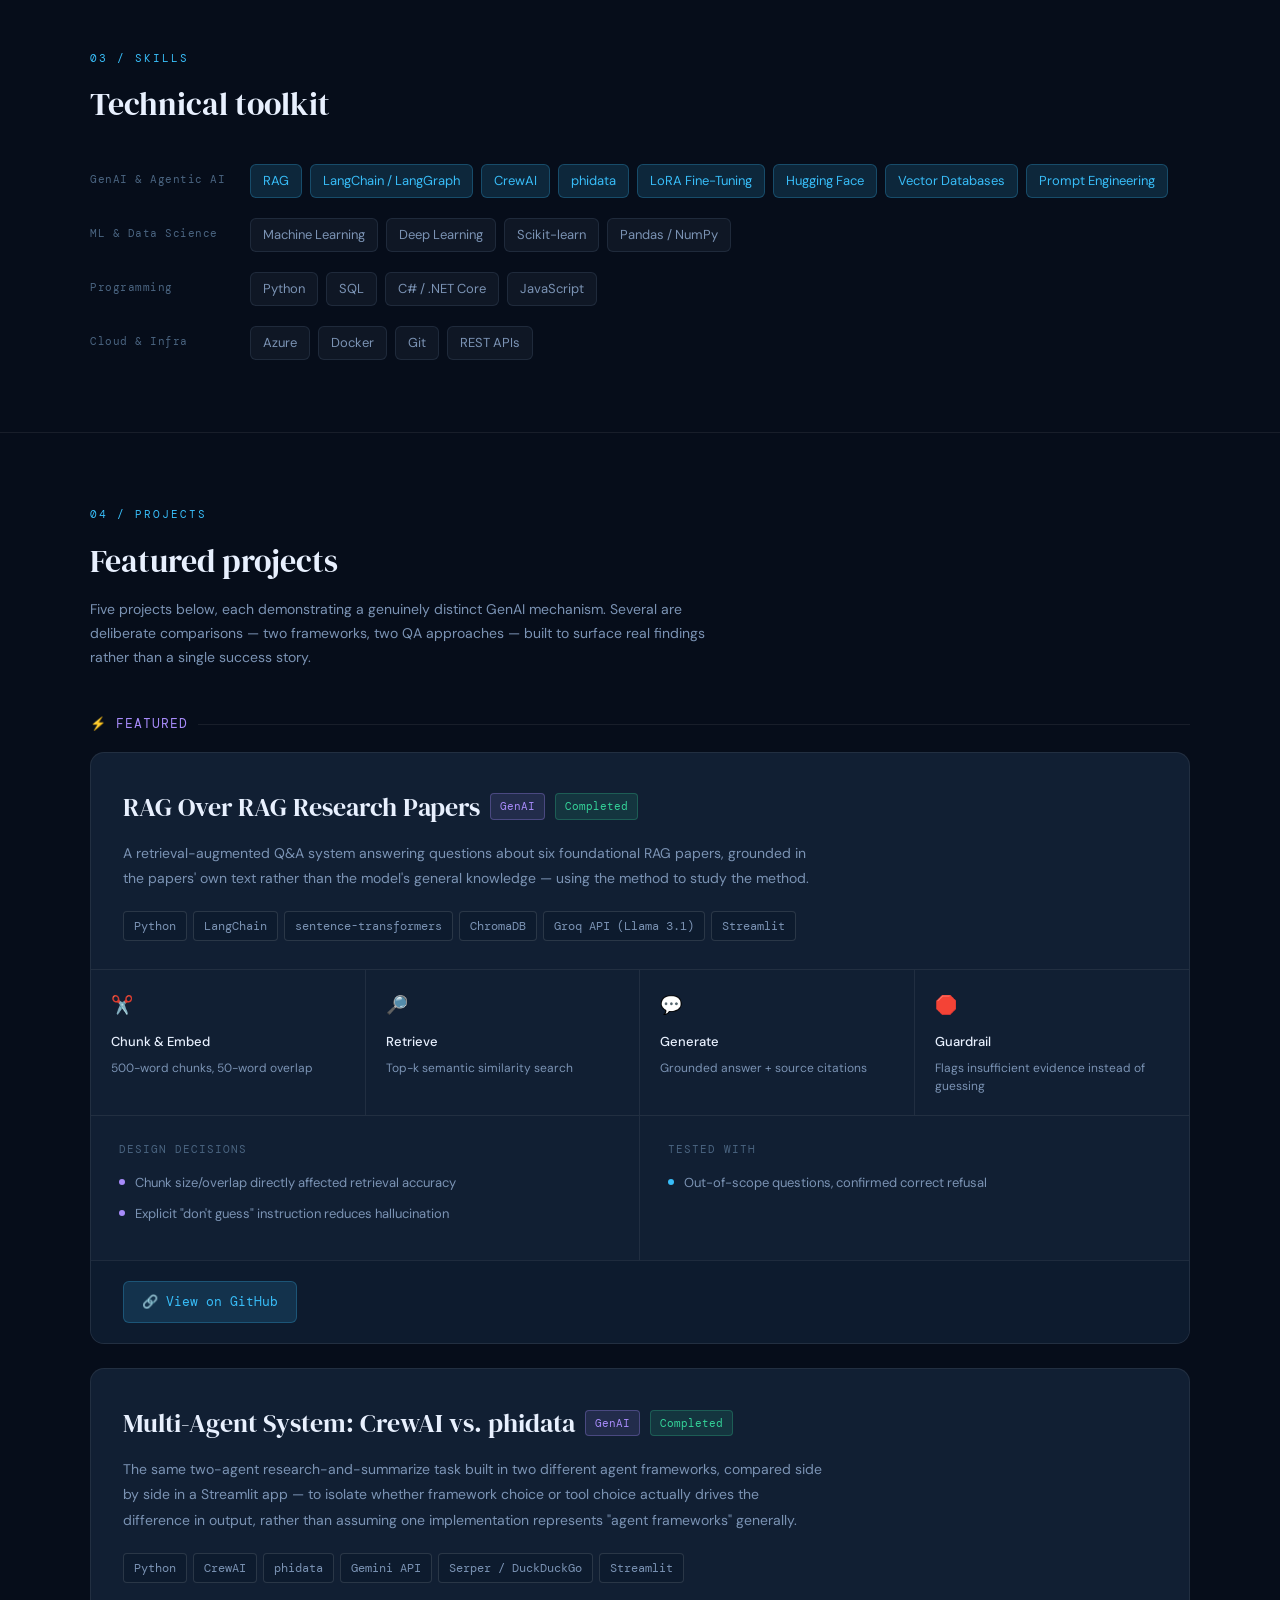
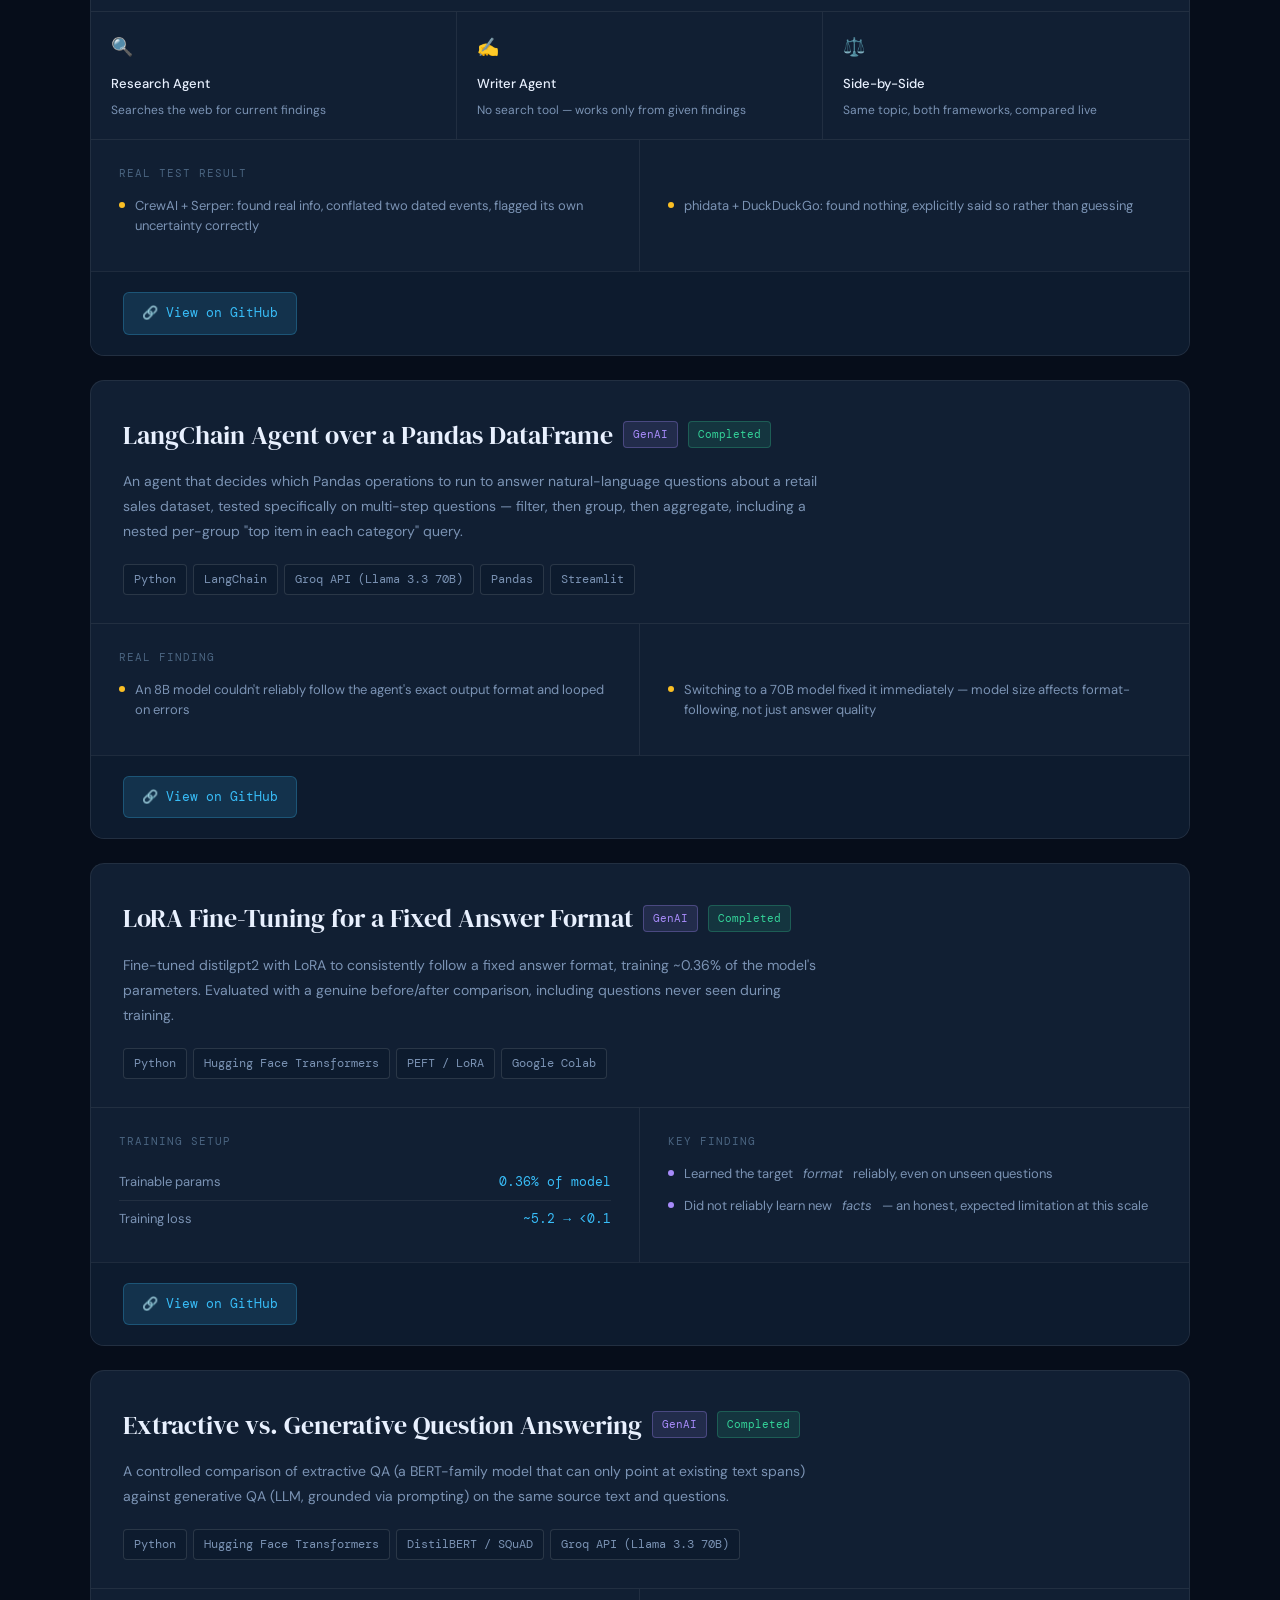
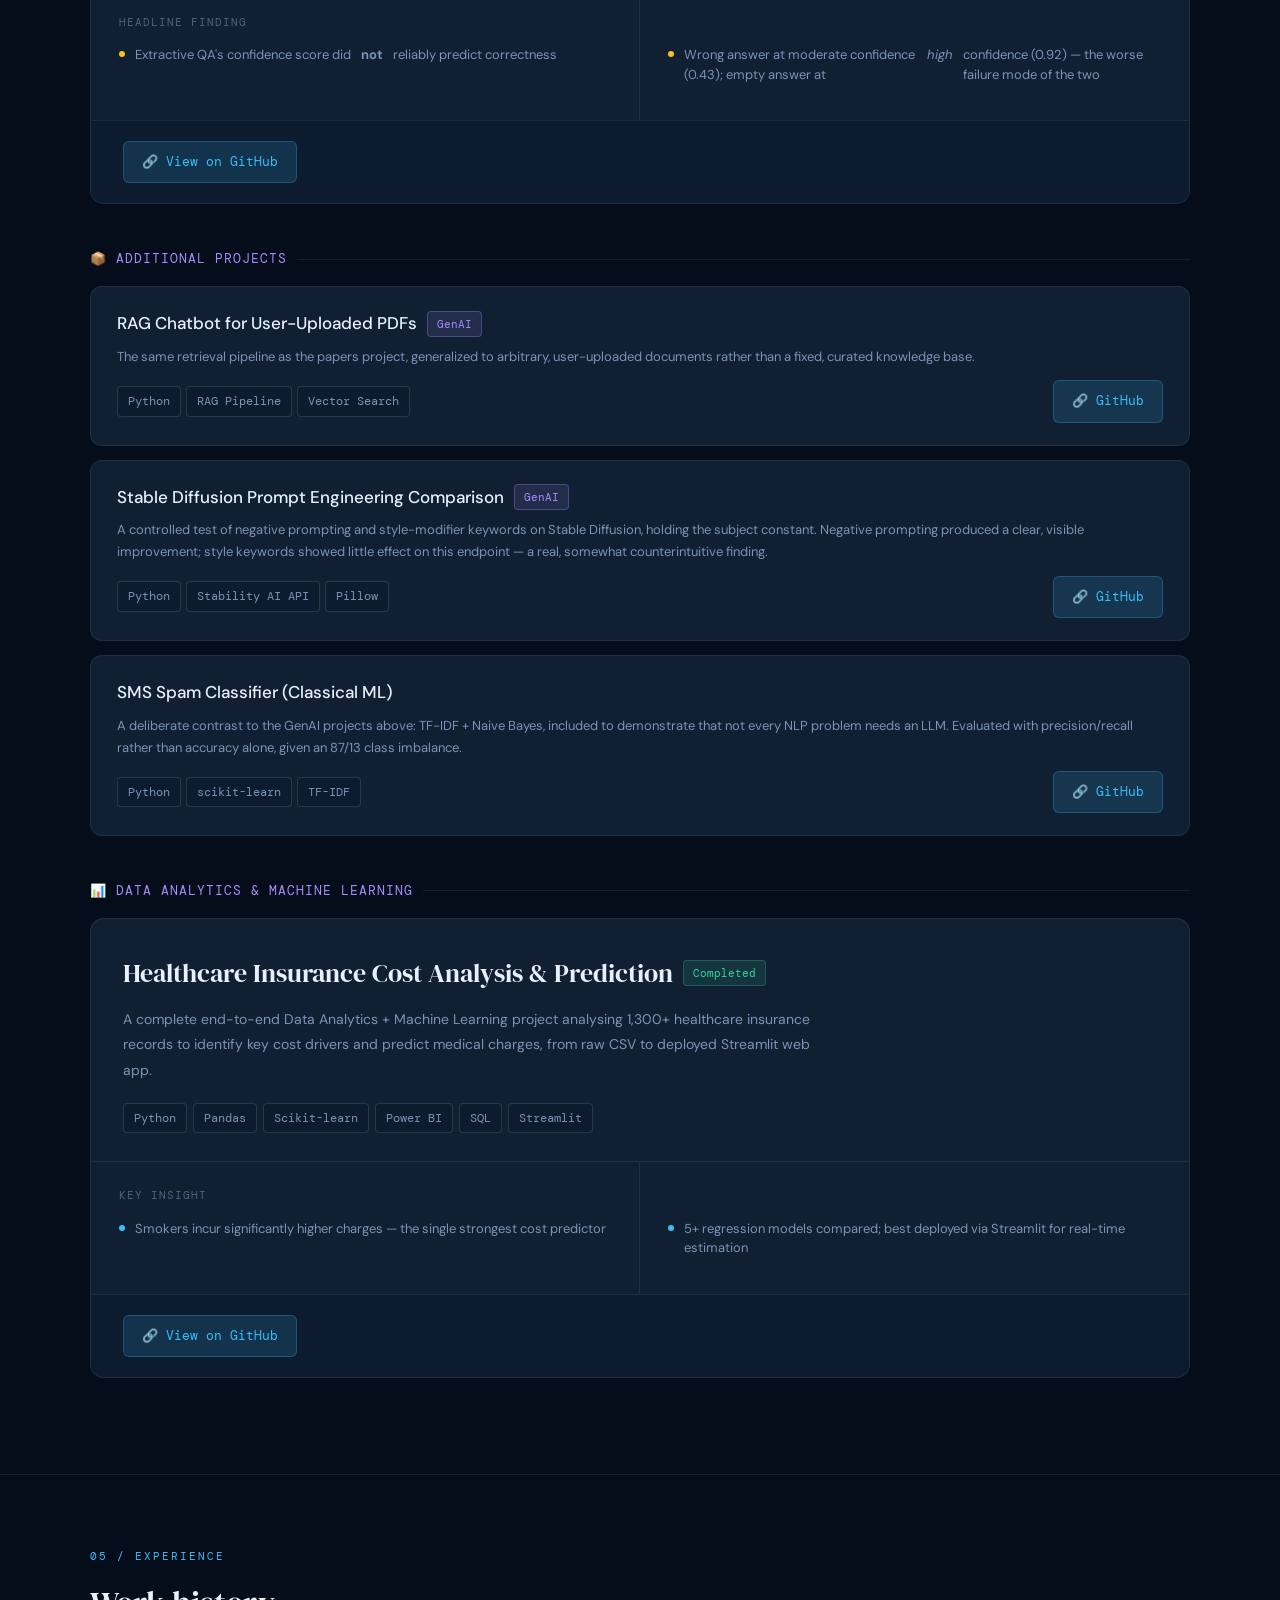
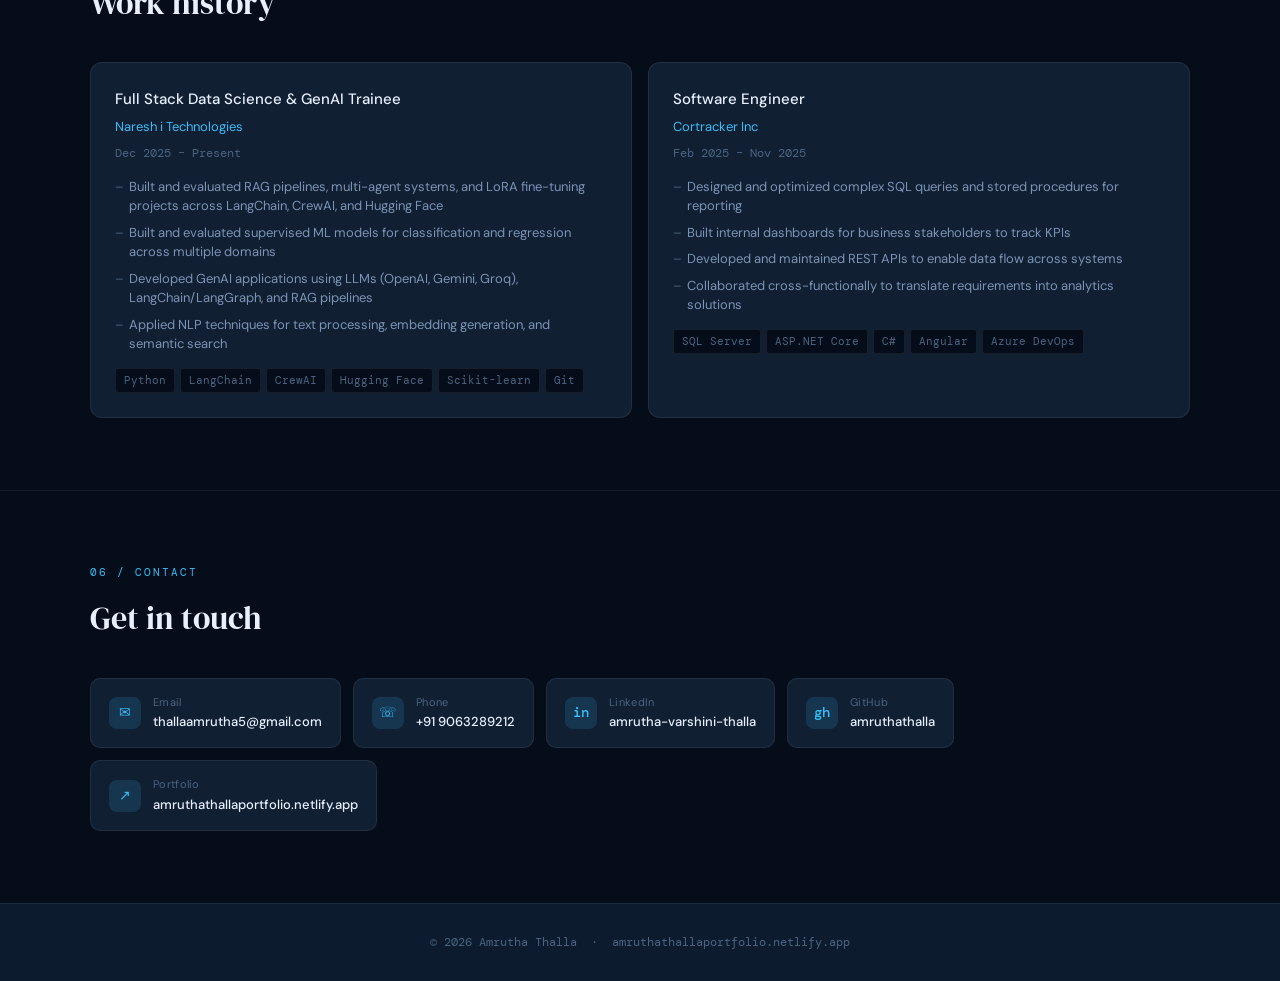
==== commit fe6c368e: "Update index.html" ====
--- a/index.html
+++ b/index.html
@@ -26,7 +26,6 @@
 }
 * { margin: 0; padding: 0; box-sizing: border-box; }
 body { background: var(--bg); color: var(--text); font-family: 'DM Sans', sans-serif; font-size: 15px; line-height: 1.7; }
-
 ::-webkit-scrollbar { width: 6px; }
 ::-webkit-scrollbar-track { background: var(--bg); }
 ::-webkit-scrollbar-thumb { background: var(--surface2); border-radius: 3px; }
@@ -77,7 +76,7 @@
 .section-max { max-width: 1100px; margin: 0 auto; }
 .section-label { font-family: 'DM Mono', monospace; font-size: 11px; letter-spacing: 2px; text-transform: uppercase; color: var(--sky); margin-bottom: 10px; }
 .section-title { font-family: 'DM Serif Display', serif; font-size: 32px; font-weight: 400; margin-bottom: 32px; }
-.section-title-sub { color: var(--muted); font-size: 14px; margin-top: -22px; margin-bottom: 32px; max-width: 600px; }
+.section-title-sub { color: var(--muted); font-size: 14px; margin-top: -22px; margin-bottom: 32px; max-width: 650px; }
 
 .about-text { color: var(--muted); font-size: 16px; line-height: 1.9; max-width: 700px; }
 
@@ -116,6 +115,7 @@
 
 .proj-modules { display: grid; grid-template-columns: repeat(5,1fr); border-top: 1px solid var(--border); }
 .proj-modules.cols-4 { grid-template-columns: repeat(4,1fr); }
+.proj-modules.cols-3 { grid-template-columns: repeat(3,1fr); }
 .proj-module { padding: 20px; border-right: 1px solid var(--border); display: flex; flex-direction: column; gap: 6px; }
 .proj-module:last-child { border-right: none; }
 .module-icon { font-size: 18px; margin-bottom: 4px; }
@@ -133,6 +133,7 @@
 .insight-item { display: flex; align-items: flex-start; gap: 10px; margin-bottom: 12px; font-size: 13px; color: var(--muted); line-height: 1.5; }
 .insight-dot { width: 6px; height: 6px; border-radius: 50%; background: var(--sky); flex-shrink: 0; margin-top: 6px; }
 .insight-dot.violet { background: var(--violet); }
+.insight-dot.amber { background: var(--amber); }
 
 .proj-footer { padding: 20px 32px; border-top: 1px solid var(--border); background: var(--bg2); display: flex; align-items: center; justify-content: space-between; flex-wrap: wrap; gap: 12px; }
 .proj-footer-links { display: flex; gap: 12px; }
@@ -140,6 +141,14 @@
 .proj-link:hover { opacity: 0.8; }
 .proj-future { display: flex; flex-wrap: wrap; gap: 6px; }
 .future-tag { font-size: 11px; color: var(--muted2); background: var(--surface2); border: 1px solid var(--border); padding: 3px 10px; border-radius: 4px; font-family: 'DM Mono', monospace; }
+
+/* Compact cards for "Additional Projects" */
+.proj-compact { background: var(--surface); border: 1px solid var(--border); border-radius: 12px; padding: 22px 26px; margin-bottom: 14px; }
+.proj-compact-title-row { display: flex; align-items: center; gap: 10px; flex-wrap: wrap; margin-bottom: 8px; }
+.proj-compact-title { font-size: 17px; font-weight: 500; }
+.proj-compact-desc { color: var(--muted); font-size: 13px; line-height: 1.7; margin-bottom: 12px; }
+.proj-compact-footer { display: flex; align-items: center; justify-content: space-between; flex-wrap: wrap; gap: 10px; }
+.proj-compact-stack { display: flex; flex-wrap: wrap; gap: 5px; }
 
 .exp-grid { display: grid; grid-template-columns: 1fr 1fr; gap: 16px; }
 .exp-card { background: var(--surface); border: 1px solid var(--border); border-radius: 12px; padding: 24px; }
@@ -166,7 +175,7 @@
   .hero-stats { flex-direction: row; }
   .edu-grid { grid-template-columns: 1fr 1fr; }
   .proj-modules { grid-template-columns: repeat(3,1fr); }
-  .proj-modules.cols-4 { grid-template-columns: repeat(2,1fr); }
+  .proj-modules.cols-4, .proj-modules.cols-3 { grid-template-columns: repeat(2,1fr); }
   .proj-lower { grid-template-columns: 1fr; }
   .proj-dataset { border-right: none; border-bottom: 1px solid var(--border); }
   .exp-grid { grid-template-columns: 1fr; }
@@ -174,8 +183,7 @@
 @media(max-width:580px){
   .hero h1 { font-size: 36px; }
   .edu-grid { grid-template-columns: 1fr; }
-  .proj-modules { grid-template-columns: 1fr 1fr; }
-  .proj-modules.cols-4 { grid-template-columns: 1fr 1fr; }
+  .proj-modules, .proj-modules.cols-4, .proj-modules.cols-3 { grid-template-columns: 1fr 1fr; }
   .skill-row { flex-direction: column; gap: 8px; }
   .skill-cat { width: auto; }
 }
@@ -201,7 +209,7 @@
     <div>
       <div class="hero-badge">Available for opportunities</div>
       <h1>Hi, I'm<br><em>Amrutha Thalla</em></h1>
-      <p class="hero-sub">Generative AI &amp; NLP enthusiast — building retrieval, fine-tuning, and language model systems — with a foundation in data analysis and data science.</p>
+      <p class="hero-sub">Generative AI &amp; Agentic AI builder — RAG, multi-agent systems, fine-tuning, and applied comparisons across frameworks — with a data analyst foundation underneath.</p>
       <div class="hero-btns">
         <a href="https://github.com/amruthathalla/GEN-AI-Projects" target="_blank" class="btn-primary">View GenAI Projects</a>
         <a href="https://github.com/amruthathalla" target="_blank" class="btn-outline">GitHub</a>
@@ -209,8 +217,8 @@
       </div>
     </div>
     <div class="hero-stats">
-      <div class="stat-box"><div class="stat-num">4</div><div class="stat-label">GenAI / ML projects</div></div>
-      <div class="stat-box"><div class="stat-num">RAG</div><div class="stat-label">+ LoRA fine-tuning</div></div>
+      <div class="stat-box"><div class="stat-num">9</div><div class="stat-label">GenAI / ML projects</div></div>
+      <div class="stat-box"><div class="stat-num">RAG · Agents</div><div class="stat-label">+ Fine-Tuning</div></div>
       <div class="stat-box"><div class="stat-num">M.S.</div><div class="stat-label">Indiana Tech, USA</div></div>
     </div>
   </div>
@@ -220,7 +228,7 @@
   <div class="section-max">
     <div class="section-label">01 / about</div>
     <h2 class="section-title">Who I am</h2>
-    <p class="about-text">I'm focused on Generative AI and NLP — specifically retrieval-augmented generation, parameter-efficient fine-tuning (LoRA), and how language models decide what knowledge to rely on. My background is in Information Systems (M.S., Indiana Institute of Technology), which gave me an entry point into this through the field's older questions of how knowledge is organized and made findable, rather than through model architecture first. Alongside GenAI work, I have a solid foundation in data analysis, Python, SQL, and machine learning, and hands-on experience with the full data lifecycle — wrangling, analysis, visualization, and modeling.</p>
+    <p class="about-text">I build with Generative AI — retrieval-augmented generation, agentic systems, and parameter-efficient fine-tuning. My background is in Information Systems (M.S., Indiana Institute of Technology), which gave me an entry point into NLP through the field's older questions of how knowledge is organized and made findable, rather than through model architecture first. I learn by building, comparing, and reporting what actually happened — several of my projects deliberately implement the same task two ways, specifically to surface real differences rather than assume one approach represents a whole technique. Alongside GenAI work, I have a solid foundation in data analysis, Python, SQL, and machine learning.</p>
   </div>
 </section>
 
@@ -233,7 +241,7 @@
         <span class="edu-badge">IN PROGRESS</span>
         <p class="edu-degree">Full Stack Data Science with GenAI &amp; Agentic AI</p>
         <p class="edu-school">Naresh i Technologies</p>
-        <p class="edu-detail">Hands-on training in data analysis, machine learning, LLMs, LangChain, and agentic AI application development.</p>
+        <p class="edu-detail">Hands-on training in data analysis, machine learning, LLMs, LangChain/LangGraph, RAG, fine-tuning, and agentic AI application development.</p>
       </div>
       <div class="edu-card">
         <p class="edu-degree">Master of Science — Information Systems</p>
@@ -257,14 +265,15 @@
     <h2 class="section-title">Technical toolkit</h2>
     <div class="skills-categories">
       <div class="skill-row">
-        <span class="skill-cat">GenAI &amp; NLP</span>
+        <span class="skill-cat">GenAI &amp; Agentic AI</span>
         <div class="skill-tags">
           <span class="skill-tag">RAG</span>
-          <span class="skill-tag">LangChain</span>
+          <span class="skill-tag">LangChain / LangGraph</span>
+          <span class="skill-tag">CrewAI</span>
+          <span class="skill-tag">phidata</span>
           <span class="skill-tag">LoRA Fine-Tuning</span>
           <span class="skill-tag">Hugging Face</span>
           <span class="skill-tag">Vector Databases</span>
-          <span class="skill-tag">OpenAI / Groq APIs</span>
           <span class="skill-tag">Prompt Engineering</span>
         </div>
       </div>
@@ -303,13 +312,14 @@
   <div class="section-max">
     <div class="section-label">04 / projects</div>
     <h2 class="section-title">Featured projects</h2>
-    <p class="section-title-sub">Generative AI work first, exploring retrieval, fine-tuning, and grounded generation — followed by data analytics and classical ML.</p>
+    <p class="section-title-sub">Five projects below, each demonstrating a genuinely distinct GenAI mechanism. Several are deliberate comparisons — two frameworks, two QA approaches — built to surface real findings rather than a single success story.</p>
 
     <div class="proj-group-label">
-      <span class="proj-group-title">⚡ Generative AI</span>
+      <span class="proj-group-title">⚡ Featured</span>
       <span class="proj-group-line"></span>
     </div>
 
+    <!-- FEATURED 1: RAG papers -->
     <div class="proj-card">
       <div class="proj-header">
         <div class="proj-header-top">
@@ -319,137 +329,113 @@
             <span class="proj-complete">Completed</span>
           </div>
         </div>
-        <p class="proj-desc">A retrieval-augmented question-answering system that answers questions about six foundational RAG research papers, grounded in the papers' own text rather than the model's general knowledge — using the method to study the method. Includes source citations and an explicit instruction to admit uncertainty instead of guessing.</p>
+        <p class="proj-desc">A retrieval-augmented Q&amp;A system answering questions about six foundational RAG papers, grounded in the papers' own text rather than the model's general knowledge — using the method to study the method.</p>
         <div class="proj-stack">
           <span class="proj-tag">Python</span>
+          <span class="proj-tag">LangChain</span>
           <span class="proj-tag">sentence-transformers</span>
           <span class="proj-tag">ChromaDB</span>
           <span class="proj-tag">Groq API (Llama 3.1)</span>
           <span class="proj-tag">Streamlit</span>
         </div>
       </div>
-
-      <div class="proj-modules">
-        <div class="proj-module">
-          <div class="module-icon">📄</div>
-          <div class="module-name">Ingest</div>
-          <div class="module-desc">Parse 6 research PDFs into raw text</div>
-        </div>
-        <div class="proj-module">
-          <div class="module-icon">✂️</div>
-          <div class="module-name">Chunk</div>
-          <div class="module-desc">500-word chunks, 50-word overlap</div>
-        </div>
-        <div class="proj-module">
-          <div class="module-icon">🧬</div>
-          <div class="module-name">Embed &amp; Store</div>
-          <div class="module-desc">sentence-transformers → ChromaDB</div>
-        </div>
-        <div class="proj-module">
-          <div class="module-icon">🔎</div>
-          <div class="module-name">Retrieve</div>
-          <div class="module-desc">Top-k semantic similarity search</div>
-        </div>
-        <div class="proj-module">
-          <div class="module-icon">💬</div>
-          <div class="module-name">Generate</div>
-          <div class="module-desc">Grounded answer + source citations</div>
-        </div>
-      </div>
-
+      <div class="proj-modules cols-4">
+        <div class="proj-module"><div class="module-icon">✂️</div><div class="module-name">Chunk &amp; Embed</div><div class="module-desc">500-word chunks, 50-word overlap</div></div>
+        <div class="proj-module"><div class="module-icon">🔎</div><div class="module-name">Retrieve</div><div class="module-desc">Top-k semantic similarity search</div></div>
+        <div class="proj-module"><div class="module-icon">💬</div><div class="module-name">Generate</div><div class="module-desc">Grounded answer + source citations</div></div>
+        <div class="proj-module"><div class="module-icon">🛑</div><div class="module-name">Guardrail</div><div class="module-desc">Flags insufficient evidence instead of guessing</div></div>
+      </div>
       <div class="proj-lower">
-        <div class="proj-dataset">
-          <div class="lower-title">Knowledge base</div>
-          <div class="dataset-row"><span class="dataset-key">Lewis et al. 2020</span><span class="dataset-val">Original RAG paper</span></div>
-          <div class="dataset-row"><span class="dataset-key">Izacard &amp; Grave 2020</span><span class="dataset-val">Fusion-in-Decoder</span></div>
-          <div class="dataset-row"><span class="dataset-key">Gao et al. 2023</span><span class="dataset-val">RAG survey</span></div>
-          <div class="dataset-row"><span class="dataset-key">Asai et al. 2023</span><span class="dataset-val">Self-RAG</span></div>
-          <div class="dataset-row"><span class="dataset-key">Es et al. 2023</span><span class="dataset-val">RAGAS evaluation</span></div>
-          <div class="dataset-row"><span class="dataset-key">2025 survey</span><span class="dataset-val">Recent RAG landscape</span></div>
+        <div class="proj-insights" style="border-right: 1px solid var(--border);">
+          <div class="lower-title">Design decisions</div>
+          <div class="insight-item"><div class="insight-dot violet"></div>Chunk size/overlap directly affected retrieval accuracy</div>
+          <div class="insight-item"><div class="insight-dot violet"></div>Explicit "don't guess" instruction reduces hallucination</div>
         </div>
         <div class="proj-insights">
-          <div class="lower-title">Design decisions</div>
-          <div class="insight-item"><div class="insight-dot violet"></div>Chunk size and overlap directly affected whether retrieval found the right evidence</div>
-          <div class="insight-item"><div class="insight-dot violet"></div>Explicit "don't guess" instruction reduces hallucination by constraining generation to retrieved context</div>
-          <div class="insight-item"><div class="insight-dot violet"></div>Retrieval count (top-k) trades off evidence coverage against noise</div>
-        </div>
-      </div>
-
+          <div class="lower-title">Tested with</div>
+          <div class="insight-item"><div class="insight-dot"></div>Out-of-scope questions, confirmed correct refusal</div>
+        </div>
+      </div>
       <div class="proj-footer">
-        <div class="proj-footer-links">
-          <a href="https://github.com/amruthathalla/GEN-AI-Projects/tree/main/rag-papers-project" target="_blank" class="proj-link">&#128279; View on GitHub</a>
-        </div>
-        <div class="proj-future">
-          <span class="future-tag">Re-ranking</span>
-          <span class="future-tag">Quantitative eval set</span>
-        </div>
-      </div>
-    </div>
-
+        <div class="proj-footer-links"><a href="https://github.com/amruthathalla/GEN-AI-Projects/tree/main/rag-papers-project" target="_blank" class="proj-link">&#128279; View on GitHub</a></div>
+      </div>
+    </div>
+
+    <!-- FEATURED 2: CrewAI vs phidata -->
     <div class="proj-card">
       <div class="proj-header">
         <div class="proj-header-top">
           <div class="proj-title-row">
-            <h3 class="proj-title">PDF Chatbot (RAG)</h3>
+            <h3 class="proj-title">Multi-Agent System: CrewAI vs. phidata</h3>
             <span class="proj-genai">GenAI</span>
             <span class="proj-complete">Completed</span>
           </div>
         </div>
-        <p class="proj-desc">A retrieval-augmented chatbot that lets a user upload any PDF and ask questions about its contents, grounded in the document's own text. Generalizes the same chunk → embed → retrieve → generate pipeline to arbitrary, user-supplied documents rather than a fixed, curated knowledge base.</p>
+        <p class="proj-desc">The same two-agent research-and-summarize task built in two different agent frameworks, compared side by side in a Streamlit app — to isolate whether framework choice or tool choice actually drives the difference in output, rather than assuming one implementation represents "agent frameworks" generally.</p>
         <div class="proj-stack">
           <span class="proj-tag">Python</span>
-          <span class="proj-tag">RAG Pipeline</span>
-          <span class="proj-tag">Vector Search</span>
-          <span class="proj-tag">LLM Grounded Generation</span>
-        </div>
-      </div>
-
-      <div class="proj-modules cols-4">
-        <div class="proj-module">
-          <div class="module-icon">📤</div>
-          <div class="module-name">Upload</div>
-          <div class="module-desc">Any user-supplied PDF, parsed on demand</div>
-        </div>
-        <div class="proj-module">
-          <div class="module-icon">🧩</div>
-          <div class="module-name">Chunk &amp; Embed</div>
-          <div class="module-desc">Same retrieval approach as the papers project</div>
-        </div>
-        <div class="proj-module">
-          <div class="module-icon">🔎</div>
-          <div class="module-name">Retrieve</div>
-          <div class="module-desc">Finds relevant passages per question</div>
-        </div>
-        <div class="proj-module">
-          <div class="module-icon">💬</div>
-          <div class="module-name">Chat</div>
-          <div class="module-desc">Conversational Q&amp;A grounded in the doc</div>
-        </div>
-      </div>
-
+          <span class="proj-tag">CrewAI</span>
+          <span class="proj-tag">phidata</span>
+          <span class="proj-tag">Gemini API</span>
+          <span class="proj-tag">Serper / DuckDuckGo</span>
+          <span class="proj-tag">Streamlit</span>
+        </div>
+      </div>
+      <div class="proj-modules cols-3">
+        <div class="proj-module"><div class="module-icon">🔍</div><div class="module-name">Research Agent</div><div class="module-desc">Searches the web for current findings</div></div>
+        <div class="proj-module"><div class="module-icon">✍️</div><div class="module-name">Writer Agent</div><div class="module-desc">No search tool — works only from given findings</div></div>
+        <div class="proj-module"><div class="module-icon">⚖️</div><div class="module-name">Side-by-Side</div><div class="module-desc">Same topic, both frameworks, compared live</div></div>
+      </div>
       <div class="proj-lower">
-        <div class="proj-dataset">
-          <div class="lower-title">Use case</div>
-          <div class="dataset-row"><span class="dataset-key">Input</span><span class="dataset-val">Any general PDF</span></div>
-          <div class="dataset-row"><span class="dataset-key">Setting</span><span class="dataset-val">Open-ended, user-driven</span></div>
+        <div class="proj-insights" style="border-right: 1px solid var(--border);">
+          <div class="lower-title">Real test result</div>
+          <div class="insight-item"><div class="insight-dot amber"></div>CrewAI + Serper: found real info, conflated two dated events, flagged its own uncertainty correctly</div>
         </div>
         <div class="proj-insights">
-          <div class="lower-title">What it explores</div>
-          <div class="insight-item"><div class="insight-dot violet"></div>How the same retrieval pipeline holds up on arbitrary documents rather than a curated research corpus</div>
-          <div class="insight-item"><div class="insight-dot violet"></div>Real-world applicability of RAG beyond a fixed, controlled knowledge base</div>
-        </div>
-      </div>
-
+          <div class="lower-title">&nbsp;</div>
+          <div class="insight-item"><div class="insight-dot amber"></div>phidata + DuckDuckGo: found nothing, explicitly said so rather than guessing</div>
+        </div>
+      </div>
       <div class="proj-footer">
-        <div class="proj-footer-links">
-          <a href="https://github.com/amruthathalla/GEN-AI-Projects/tree/main/pdf-chatbot-rag" target="_blank" class="proj-link">&#128279; View on GitHub</a>
-        </div>
-        <div class="proj-future">
-          <span class="future-tag">Multi-doc support</span>
-        </div>
-      </div>
-    </div>
-
+        <div class="proj-footer-links"><a href="https://github.com/amruthathalla/GEN-AI-Projects/tree/main/crewai-research-agent" target="_blank" class="proj-link">&#128279; View on GitHub</a></div>
+      </div>
+    </div>
+
+    <!-- FEATURED 3: Pandas agent -->
+    <div class="proj-card">
+      <div class="proj-header">
+        <div class="proj-header-top">
+          <div class="proj-title-row">
+            <h3 class="proj-title">LangChain Agent over a Pandas DataFrame</h3>
+            <span class="proj-genai">GenAI</span>
+            <span class="proj-complete">Completed</span>
+          </div>
+        </div>
+        <p class="proj-desc">An agent that decides which Pandas operations to run to answer natural-language questions about a retail sales dataset, tested specifically on multi-step questions — filter, then group, then aggregate, including a nested per-group "top item in each category" query.</p>
+        <div class="proj-stack">
+          <span class="proj-tag">Python</span>
+          <span class="proj-tag">LangChain</span>
+          <span class="proj-tag">Groq API (Llama 3.3 70B)</span>
+          <span class="proj-tag">Pandas</span>
+          <span class="proj-tag">Streamlit</span>
+        </div>
+      </div>
+      <div class="proj-lower">
+        <div class="proj-insights" style="border-right: 1px solid var(--border);">
+          <div class="lower-title">Real finding</div>
+          <div class="insight-item"><div class="insight-dot amber"></div>An 8B model couldn't reliably follow the agent's exact output format and looped on errors</div>
+        </div>
+        <div class="proj-insights">
+          <div class="lower-title">&nbsp;</div>
+          <div class="insight-item"><div class="insight-dot amber"></div>Switching to a 70B model fixed it immediately — model size affects format-following, not just answer quality</div>
+        </div>
+      </div>
+      <div class="proj-footer">
+        <div class="proj-footer-links"><a href="https://github.com/amruthathalla/GEN-AI-Projects/tree/main/langchain-pandas-agent" target="_blank" class="proj-link">&#128279; View on GitHub</a></div>
+      </div>
+    </div>
+
+    <!-- FEATURED 4: LoRA -->
     <div class="proj-card">
       <div class="proj-header">
         <div class="proj-header-top">
@@ -459,197 +445,139 @@
             <span class="proj-complete">Completed</span>
           </div>
         </div>
-        <p class="proj-desc">Fine-tuned a small open-source LLM (distilgpt2) using LoRA (Low-Rank Adaptation) to consistently answer in a fixed structure, training roughly 0.36% of the model's parameters rather than all of them. Evaluated with a genuine before/after comparison, including questions never seen during training.</p>
+        <p class="proj-desc">Fine-tuned distilgpt2 with LoRA to consistently follow a fixed answer format, training ~0.36% of the model's parameters. Evaluated with a genuine before/after comparison, including questions never seen during training.</p>
         <div class="proj-stack">
           <span class="proj-tag">Python</span>
           <span class="proj-tag">Hugging Face Transformers</span>
           <span class="proj-tag">PEFT / LoRA</span>
-          <span class="proj-tag">Google Colab (T4 GPU)</span>
-        </div>
-      </div>
-
-      <div class="proj-modules cols-4">
-        <div class="proj-module">
-          <div class="module-icon">🧠</div>
-          <div class="module-name">Base Model</div>
-          <div class="module-desc">distilgpt2 (82M params), frozen</div>
-        </div>
-        <div class="proj-module">
-          <div class="module-icon">🪶</div>
-          <div class="module-name">LoRA Adapter</div>
-          <div class="module-desc">~295K trainable params attached to attention layers</div>
-        </div>
-        <div class="proj-module">
-          <div class="module-icon">🎯</div>
-          <div class="module-name">Label Masking</div>
-          <div class="module-desc">Loss computed only on answer tokens, not the question</div>
-        </div>
-        <div class="proj-module">
-          <div class="module-icon">⚖️</div>
-          <div class="module-name">Before / After Eval</div>
-          <div class="module-desc">Compared against an untouched base model</div>
-        </div>
-      </div>
-
+          <span class="proj-tag">Google Colab</span>
+        </div>
+      </div>
       <div class="proj-lower">
         <div class="proj-dataset">
           <div class="lower-title">Training setup</div>
           <div class="dataset-row"><span class="dataset-key">Trainable params</span><span class="dataset-val">0.36% of model</span></div>
           <div class="dataset-row"><span class="dataset-key">Training loss</span><span class="dataset-val">~5.2 → &lt;0.1</span></div>
-          <div class="dataset-row"><span class="dataset-key">Dataset size</span><span class="dataset-val">20 examples</span></div>
         </div>
         <div class="proj-insights">
           <div class="lower-title">Key finding</div>
-          <div class="insight-item"><div class="insight-dot violet"></div>The model reliably learned the target <em>format</em>, even on unseen questions</div>
-          <div class="insight-item"><div class="insight-dot violet"></div>It did not reliably learn new <em>facts</em> — a genuine, honestly-reported limitation given the tiny dataset</div>
-          <div class="insight-item"><div class="insight-dot violet"></div>Demonstrates the real difference between teaching a model a response shape vs. its content</div>
-        </div>
-      </div>
-
+          <div class="insight-item"><div class="insight-dot violet"></div>Learned the target <em>format</em> reliably, even on unseen questions</div>
+          <div class="insight-item"><div class="insight-dot violet"></div>Did not reliably learn new <em>facts</em> — an honest, expected limitation at this scale</div>
+        </div>
+      </div>
       <div class="proj-footer">
-        <div class="proj-footer-links">
-          <a href="https://github.com/amruthathalla/GEN-AI-Projects/tree/main/llm-finetuning-lora" target="_blank" class="proj-link">&#128279; View on GitHub</a>
-        </div>
-        <div class="proj-future">
-          <span class="future-tag">Larger dataset</span>
-          <span class="future-tag">Quantitative format scoring</span>
-        </div>
-      </div>
-    </div>
-
-    <div class="proj-group-label">
-      <span class="proj-group-title">📊 Data Analytics &amp; Machine Learning</span>
-      <span class="proj-group-line"></span>
-    </div>
-
-    <div class="proj-card">
-      <div class="proj-header">
-        <div class="proj-header-top">
-          <div>
-            <div class="proj-title-row">
-              <h3 class="proj-title">Healthcare Insurance Cost Analysis &amp; Prediction</h3>
-              <span class="proj-complete">Completed</span>
-            </div>
-          </div>
-        </div>
-        <p class="proj-desc">A complete end-to-end Data Analytics + Machine Learning project that analyses 1,300+ healthcare insurance records to identify key cost drivers and predict medical charges. Integrates five distinct tools and technologies delivering a full-stack analytics solution from raw CSV to deployed Streamlit web app.</p>
-        <div class="proj-stack">
-          <span class="proj-tag">Python 3.10</span>
-          <span class="proj-tag">Pandas</span>
-          <span class="proj-tag">NumPy</span>
-          <span class="proj-tag">Scikit-learn</span>
-          <span class="proj-tag">Streamlit</span>
-          <span class="proj-tag">SQL (MySQL)</span>
-          <span class="proj-tag">Power BI</span>
-          <span class="proj-tag">Excel</span>
-          <span class="proj-tag">Jupyter Notebook</span>
-        </div>
-      </div>
-
-      <div class="proj-modules">
-        <div class="proj-module">
-          <div class="module-icon">📊</div>
-          <div class="module-name">EDA</div>
-          <div class="module-desc">Exploratory analysis, preprocessing, feature engineering (BMI Category, Age Band, High-Risk Flag)</div>
-        </div>
-        <div class="proj-module">
-          <div class="module-icon">🗄️</div>
-          <div class="module-name">SQL Analysis</div>
-          <div class="module-desc">Aggregations, business insight queries, high-risk segment identification</div>
-        </div>
-        <div class="proj-module">
-          <div class="module-icon">📈</div>
-          <div class="module-name">Dashboards</div>
-          <div class="module-desc">Interactive Power BI &amp; Excel dashboards with KPI cards, pivot analysis, segment filters</div>
-        </div>
-        <div class="proj-module">
-          <div class="module-icon">🧠</div>
-          <div class="module-name">ML Model</div>
-          <div class="module-desc">Predictive model for insurance charges — raw categorical input via pipeline, fallback encoder</div>
-        </div>
-        <div class="proj-module">
-          <div class="module-icon">🌐</div>
-          <div class="module-name">Streamlit App</div>
-          <div class="module-desc">Dataset explorer, visual insights, and real-time insurance cost predictor</div>
-        </div>
-      </div>
-
-      <div class="proj-lower">
-        <div class="proj-dataset">
-          <div class="lower-title">Dataset features</div>
-          <div class="dataset-row"><span class="dataset-key">age</span><span class="dataset-val">Age of individual</span></div>
-          <div class="dataset-row"><span class="dataset-key">sex</span><span class="dataset-val">Gender (male / female)</span></div>
-          <div class="dataset-row"><span class="dataset-key">bmi</span><span class="dataset-val">Body Mass Index</span></div>
-          <div class="dataset-row"><span class="dataset-key">children</span><span class="dataset-val">Number of dependents</span></div>
-          <div class="dataset-row"><span class="dataset-key">smoker</span><span class="dataset-val">Smoking status</span></div>
-          <div class="dataset-row"><span class="dataset-key">region</span><span class="dataset-val">Residential region</span></div>
-          <div class="dataset-row"><span class="dataset-key">charges</span><span class="dataset-val">Medical insurance cost ← target</span></div>
-        </div>
-        <div class="proj-insights">
-          <div class="lower-title">Key insights</div>
-          <div class="insight-item"><div class="insight-dot"></div>Smokers have significantly higher insurance costs compared to non-smokers — the single strongest predictor</div>
-          <div class="insight-item"><div class="insight-dot"></div>Higher BMI is a strong predictor of increased medical expenses</div>
-          <div class="insight-item"><div class="insight-dot"></div>Charges increase with age — a consistent positive correlation</div>
-          <div class="insight-item"><div class="insight-dot"></div>Identified high-risk segment (smoker + obese) for targeted insurance analysis</div>
-          <div class="insight-item"><div class="insight-dot"></div>Region has minimal impact on charges compared to lifestyle factors</div>
-        </div>
-      </div>
-
-      <div class="proj-footer">
-        <div class="proj-footer-links">
-          <a href="https://github.com/amruthathalla/HealthcareInsurance" target="_blank" class="proj-link">&#128279; View on GitHub</a>
-        </div>
-        <div>
-          <div style="font-size:11px;font-family:'DM Mono',monospace;color:var(--muted2);letter-spacing:0.5px;margin-bottom:6px;text-transform:uppercase;">Planned improvements</div>
-          <div class="proj-future">
-            <span class="future-tag">XGBoost / Random Forest</span>
-            <span class="future-tag">R² + RMSE metrics</span>
-            <span class="future-tag">Streamlit Cloud deploy</span>
-            <span class="future-tag">User auth</span>
-            <span class="future-tag">Real-time DB</span>
-          </div>
-        </div>
-      </div>
-    </div>
-
+        <div class="proj-footer-links"><a href="https://github.com/amruthathalla/GEN-AI-Projects/tree/main/llm-finetuning-lora" target="_blank" class="proj-link">&#128279; View on GitHub</a></div>
+      </div>
+    </div>
+
+    <!-- FEATURED 5: QA comparison -->
     <div class="proj-card">
       <div class="proj-header">
         <div class="proj-header-top">
           <div class="proj-title-row">
-            <h3 class="proj-title">SMS Spam Classifier</h3>
+            <h3 class="proj-title">Extractive vs. Generative Question Answering</h3>
+            <span class="proj-genai">GenAI</span>
             <span class="proj-complete">Completed</span>
           </div>
         </div>
-        <p class="proj-desc">A classical (non-neural) text classifier distinguishing spam from legitimate SMS messages, using TF-IDF features and Multinomial Naive Bayes. Built as a deliberate contrast to the GenAI projects above — a reminder that not every NLP problem needs an LLM, evaluated with precision, recall, and a confusion matrix rather than accuracy alone, given an 87/13 class imbalance.</p>
+        <p class="proj-desc">A controlled comparison of extractive QA (a BERT-family model that can only point at existing text spans) against generative QA (LLM, grounded via prompting) on the same source text and questions.</p>
         <div class="proj-stack">
           <span class="proj-tag">Python</span>
-          <span class="proj-tag">scikit-learn</span>
-          <span class="proj-tag">TF-IDF</span>
-          <span class="proj-tag">Naive Bayes</span>
-        </div>
-      </div>
-
+          <span class="proj-tag">Hugging Face Transformers</span>
+          <span class="proj-tag">DistilBERT / SQuAD</span>
+          <span class="proj-tag">Groq API (Llama 3.3 70B)</span>
+        </div>
+      </div>
       <div class="proj-lower">
-        <div class="proj-dataset">
-          <div class="lower-title">Evaluation</div>
-          <div class="dataset-row"><span class="dataset-key">Accuracy</span><span class="dataset-val">97%</span></div>
-          <div class="dataset-row"><span class="dataset-key">Spam precision</span><span class="dataset-val">0.98</span></div>
-          <div class="dataset-row"><span class="dataset-key">Spam recall</span><span class="dataset-val">0.81</span></div>
+        <div class="proj-insights" style="border-right: 1px solid var(--border);">
+          <div class="lower-title">Headline finding</div>
+          <div class="insight-item"><div class="insight-dot amber"></div>Extractive QA's confidence score did <strong>not</strong> reliably predict correctness</div>
         </div>
         <div class="proj-insights">
-          <div class="lower-title">Key finding</div>
-          <div class="insight-item"><div class="insight-dot"></div>Model rarely false-flags real messages, but misses ~1 in 5 spam texts — a direct effect of class imbalance</div>
-          <div class="insight-item"><div class="insight-dot"></div>Highlights a real precision/recall tradeoff relevant to deployment decisions</div>
-        </div>
-      </div>
-
+          <div class="lower-title">&nbsp;</div>
+          <div class="insight-item"><div class="insight-dot amber"></div>Wrong answer at moderate confidence (0.43); empty answer at <em>high</em> confidence (0.92) — the worse failure mode of the two</div>
+        </div>
+      </div>
       <div class="proj-footer">
-        <div class="proj-footer-links">
-          <a href="https://github.com/amruthathalla/GEN-AI-Projects/tree/main/spam-classifier" target="_blank" class="proj-link">&#128279; View on GitHub</a>
-        </div>
-        <div class="proj-future">
-          <span class="future-tag">Threshold tuning</span>
-        </div>
+        <div class="proj-footer-links"><a href="https://github.com/amruthathalla/GEN-AI-Projects/tree/main/qa-system-comparison" target="_blank" class="proj-link">&#128279; View on GitHub</a></div>
+      </div>
+    </div>
+
+    <div class="proj-group-label">
+      <span class="proj-group-title">📦 Additional Projects</span>
+      <span class="proj-group-line"></span>
+    </div>
+
+    <div class="proj-compact">
+      <div class="proj-compact-title-row">
+        <span class="proj-compact-title">RAG Chatbot for User-Uploaded PDFs</span>
+        <span class="proj-genai">GenAI</span>
+      </div>
+      <p class="proj-compact-desc">The same retrieval pipeline as the papers project, generalized to arbitrary, user-uploaded documents rather than a fixed, curated knowledge base.</p>
+      <div class="proj-compact-footer">
+        <div class="proj-compact-stack"><span class="proj-tag">Python</span><span class="proj-tag">RAG Pipeline</span><span class="proj-tag">Vector Search</span></div>
+        <a href="https://github.com/amruthathalla/GEN-AI-Projects/tree/main/pdf-chatbot-rag" target="_blank" class="proj-link">&#128279; GitHub</a>
+      </div>
+    </div>
+
+    <div class="proj-compact">
+      <div class="proj-compact-title-row">
+        <span class="proj-compact-title">Stable Diffusion Prompt Engineering Comparison</span>
+        <span class="proj-genai">GenAI</span>
+      </div>
+      <p class="proj-compact-desc">A controlled test of negative prompting and style-modifier keywords on Stable Diffusion, holding the subject constant. Negative prompting produced a clear, visible improvement; style keywords showed little effect on this endpoint — a real, somewhat counterintuitive finding.</p>
+      <div class="proj-compact-footer">
+        <div class="proj-compact-stack"><span class="proj-tag">Python</span><span class="proj-tag">Stability AI API</span><span class="proj-tag">Pillow</span></div>
+        <a href="https://github.com/amruthathalla/GEN-AI-Projects/tree/main/sd-prompt-comparison" target="_blank" class="proj-link">&#128279; GitHub</a>
+      </div>
+    </div>
+
+    <div class="proj-compact">
+      <div class="proj-compact-title-row">
+        <span class="proj-compact-title">SMS Spam Classifier (Classical ML)</span>
+      </div>
+      <p class="proj-compact-desc">A deliberate contrast to the GenAI projects above: TF-IDF + Naive Bayes, included to demonstrate that not every NLP problem needs an LLM. Evaluated with precision/recall rather than accuracy alone, given an 87/13 class imbalance.</p>
+      <div class="proj-compact-footer">
+        <div class="proj-compact-stack"><span class="proj-tag">Python</span><span class="proj-tag">scikit-learn</span><span class="proj-tag">TF-IDF</span></div>
+        <a href="https://github.com/amruthathalla/GEN-AI-Projects/tree/main/spam-classifier" target="_blank" class="proj-link">&#128279; GitHub</a>
+      </div>
+    </div>
+
+    <div class="proj-group-label">
+      <span class="proj-group-title">📊 Data Analytics &amp; Machine Learning</span>
+      <span class="proj-group-line"></span>
+    </div>
+
+    <div class="proj-card">
+      <div class="proj-header">
+        <div class="proj-header-top">
+          <div class="proj-title-row">
+            <h3 class="proj-title">Healthcare Insurance Cost Analysis &amp; Prediction</h3>
+            <span class="proj-complete">Completed</span>
+          </div>
+        </div>
+        <p class="proj-desc">A complete end-to-end Data Analytics + Machine Learning project analysing 1,300+ healthcare insurance records to identify key cost drivers and predict medical charges, from raw CSV to deployed Streamlit web app.</p>
+        <div class="proj-stack">
+          <span class="proj-tag">Python</span>
+          <span class="proj-tag">Pandas</span>
+          <span class="proj-tag">Scikit-learn</span>
+          <span class="proj-tag">Power BI</span>
+          <span class="proj-tag">SQL</span>
+          <span class="proj-tag">Streamlit</span>
+        </div>
+      </div>
+      <div class="proj-lower">
+        <div class="proj-insights" style="border-right: 1px solid var(--border);">
+          <div class="lower-title">Key insight</div>
+          <div class="insight-item"><div class="insight-dot"></div>Smokers incur significantly higher charges — the single strongest cost predictor</div>
+        </div>
+        <div class="proj-insights">
+          <div class="lower-title">&nbsp;</div>
+          <div class="insight-item"><div class="insight-dot"></div>5+ regression models compared; best deployed via Streamlit for real-time estimation</div>
+        </div>
+      </div>
+      <div class="proj-footer">
+        <div class="proj-footer-links"><a href="https://github.com/amruthathalla/HealthcareInsurance" target="_blank" class="proj-link">&#128279; View on GitHub</a></div>
       </div>
     </div>
 
@@ -666,14 +594,13 @@
         <p class="exp-place">Naresh i Technologies</p>
         <p class="exp-period">Dec 2025 – Present</p>
         <ul class="exp-bullets">
-          <li>Data cleaning, preprocessing, and exploratory analysis using Pandas &amp; NumPy</li>
-          <li>Built and evaluated ML models for classification and prediction tasks</li>
-          <li>Applied NLP techniques for text processing and embedding generation</li>
-          <li>Developed GenAI apps using LLMs, LangChain, and OpenAI APIs</li>
-          <li>End-to-end data science workflows including model building and deployment</li>
+          <li>Built and evaluated RAG pipelines, multi-agent systems, and LoRA fine-tuning projects across LangChain, CrewAI, and Hugging Face</li>
+          <li>Built and evaluated supervised ML models for classification and regression across multiple domains</li>
+          <li>Developed GenAI applications using LLMs (OpenAI, Gemini, Groq), LangChain/LangGraph, and RAG pipelines</li>
+          <li>Applied NLP techniques for text processing, embedding generation, and semantic search</li>
         </ul>
         <div class="exp-env">
-          <span class="env-tag">Python</span><span class="env-tag">Scikit-learn</span><span class="env-tag">TensorFlow</span><span class="env-tag">NLP</span><span class="env-tag">LangChain</span><span class="env-tag">OpenAI API</span><span class="env-tag">Git</span>
+          <span class="env-tag">Python</span><span class="env-tag">LangChain</span><span class="env-tag">CrewAI</span><span class="env-tag">Hugging Face</span><span class="env-tag">Scikit-learn</span><span class="env-tag">Git</span>
         </div>
       </div>
       <div class="exp-card">
@@ -681,14 +608,13 @@
         <p class="exp-place">Cortracker Inc</p>
         <p class="exp-period">Feb 2025 – Nov 2025</p>
         <ul class="exp-bullets">
-          <li>Designed and optimized SQL queries and stored procedures for reporting</li>
-          <li>Built HR and CRM dashboards to support data-driven decision-making</li>
-          <li>Developed REST APIs for seamless data flow across systems</li>
-          <li>Collaborated with stakeholders to translate requirements into analytics solutions</li>
-          <li>Improved database performance and ensured efficient data handling</li>
+          <li>Designed and optimized complex SQL queries and stored procedures for reporting</li>
+          <li>Built internal dashboards for business stakeholders to track KPIs</li>
+          <li>Developed and maintained REST APIs to enable data flow across systems</li>
+          <li>Collaborated cross-functionally to translate requirements into analytics solutions</li>
         </ul>
         <div class="exp-env">
-          <span class="env-tag">SQL Server</span><span class="env-tag">ASP.NET Core</span><span class="env-tag">C#</span><span class="env-tag">Angular</span><span class="env-tag">REST APIs</span><span class="env-tag">Azure DevOps</span>
+          <span class="env-tag">SQL Server</span><span class="env-tag">ASP.NET Core</span><span class="env-tag">C#</span><span class="env-tag">Angular</span><span class="env-tag">Azure DevOps</span>
         </div>
       </div>
     </div>
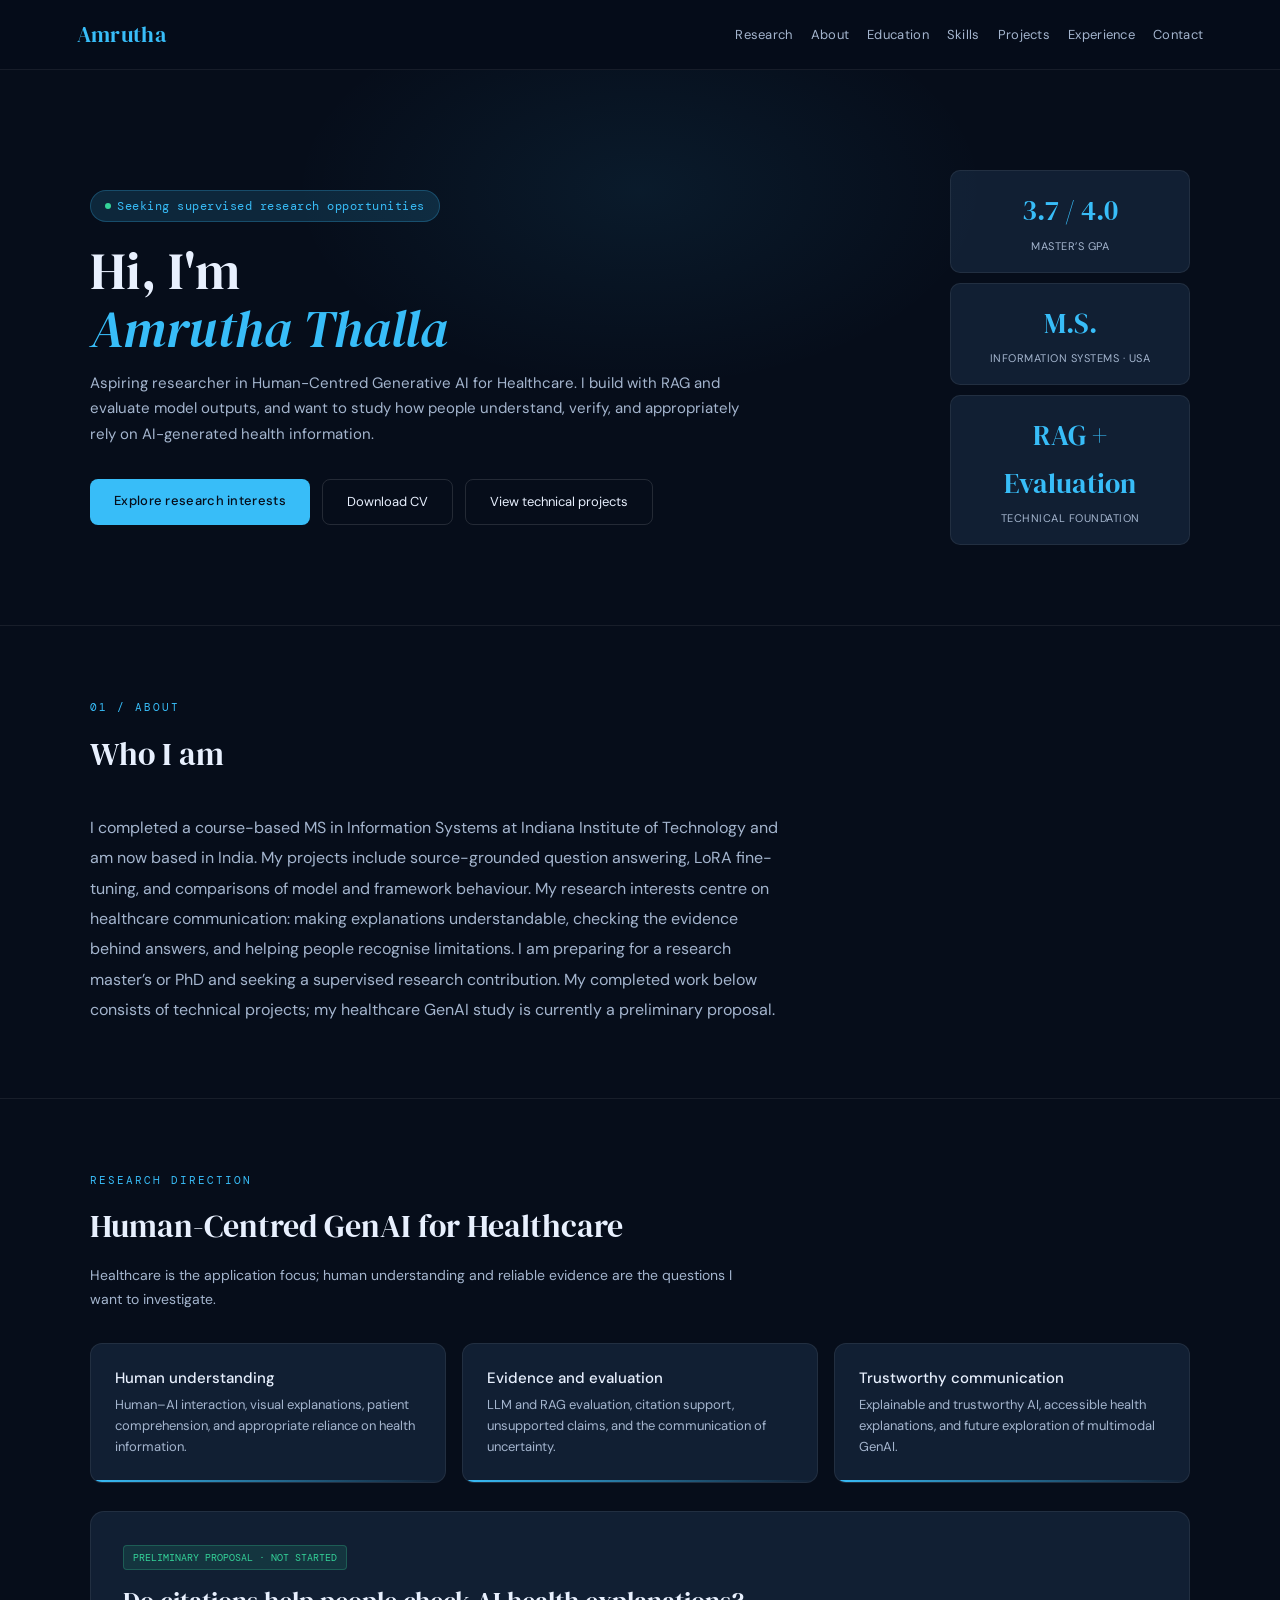
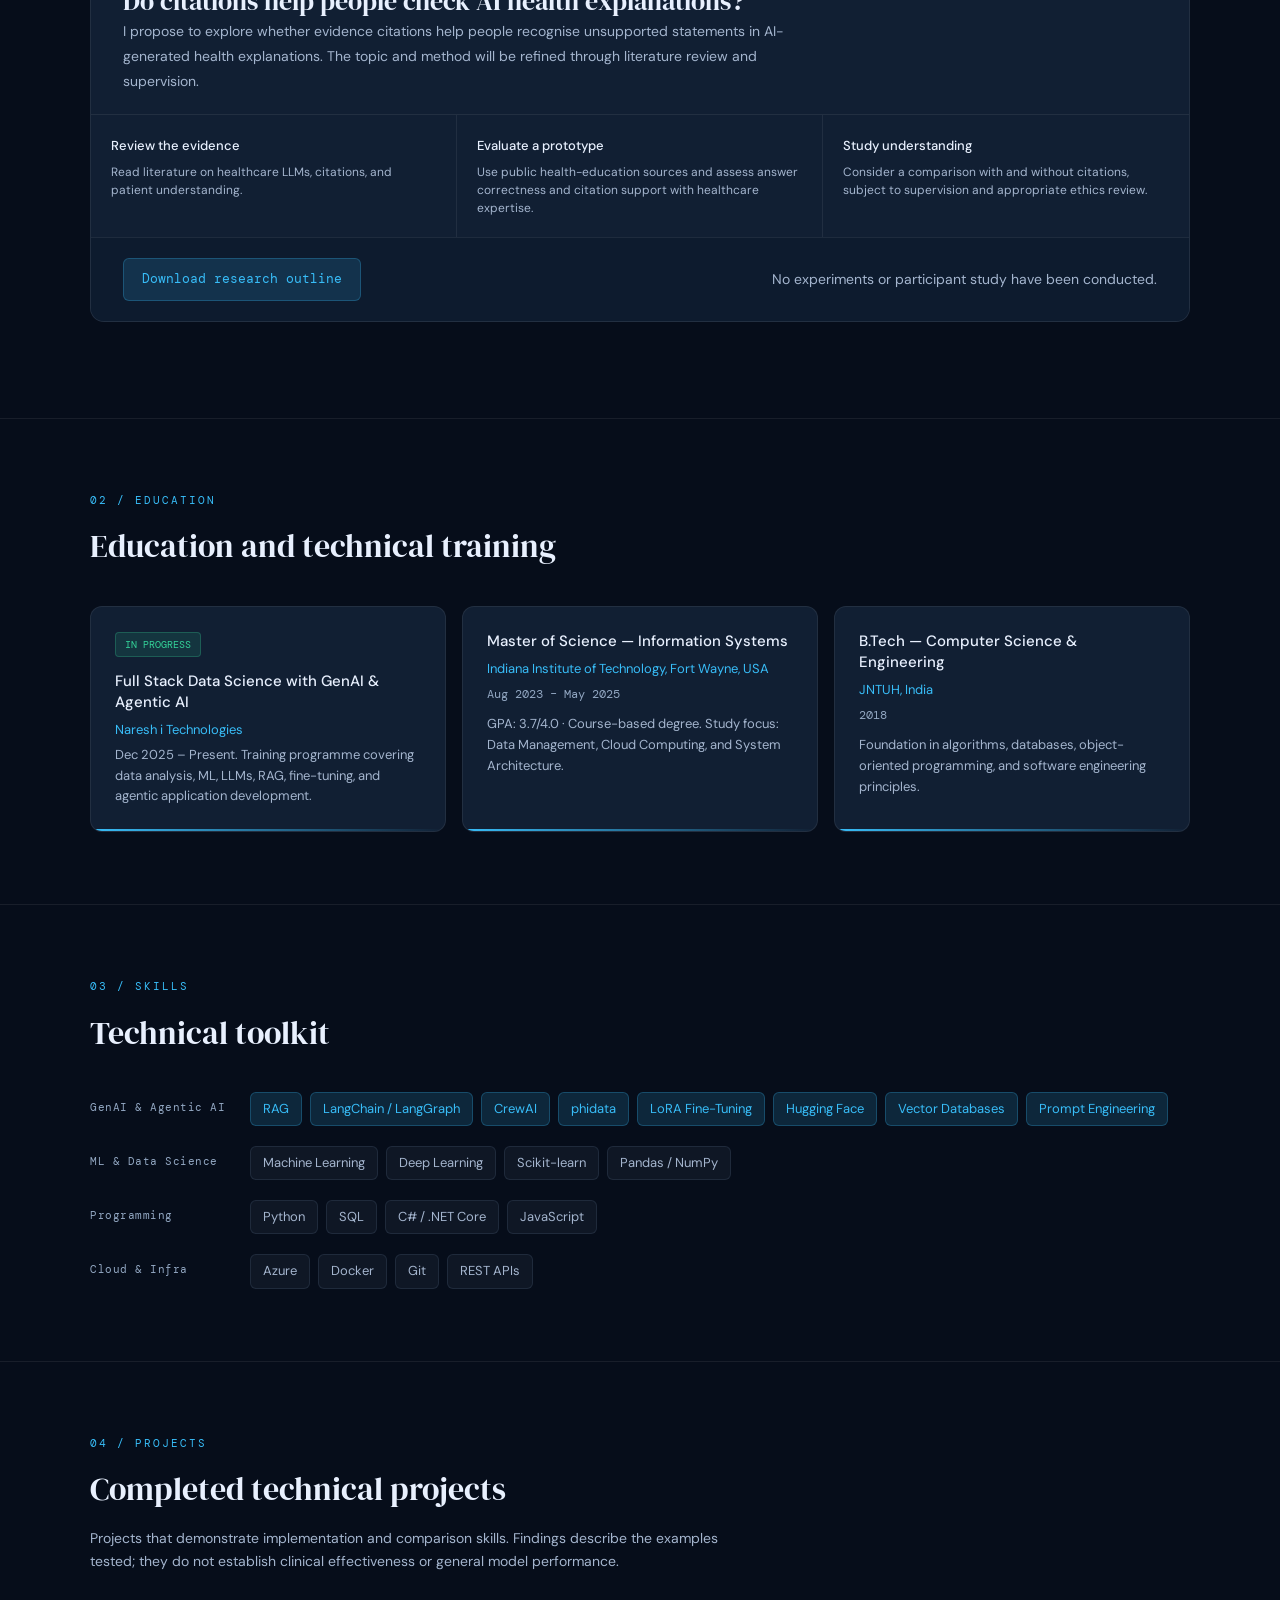
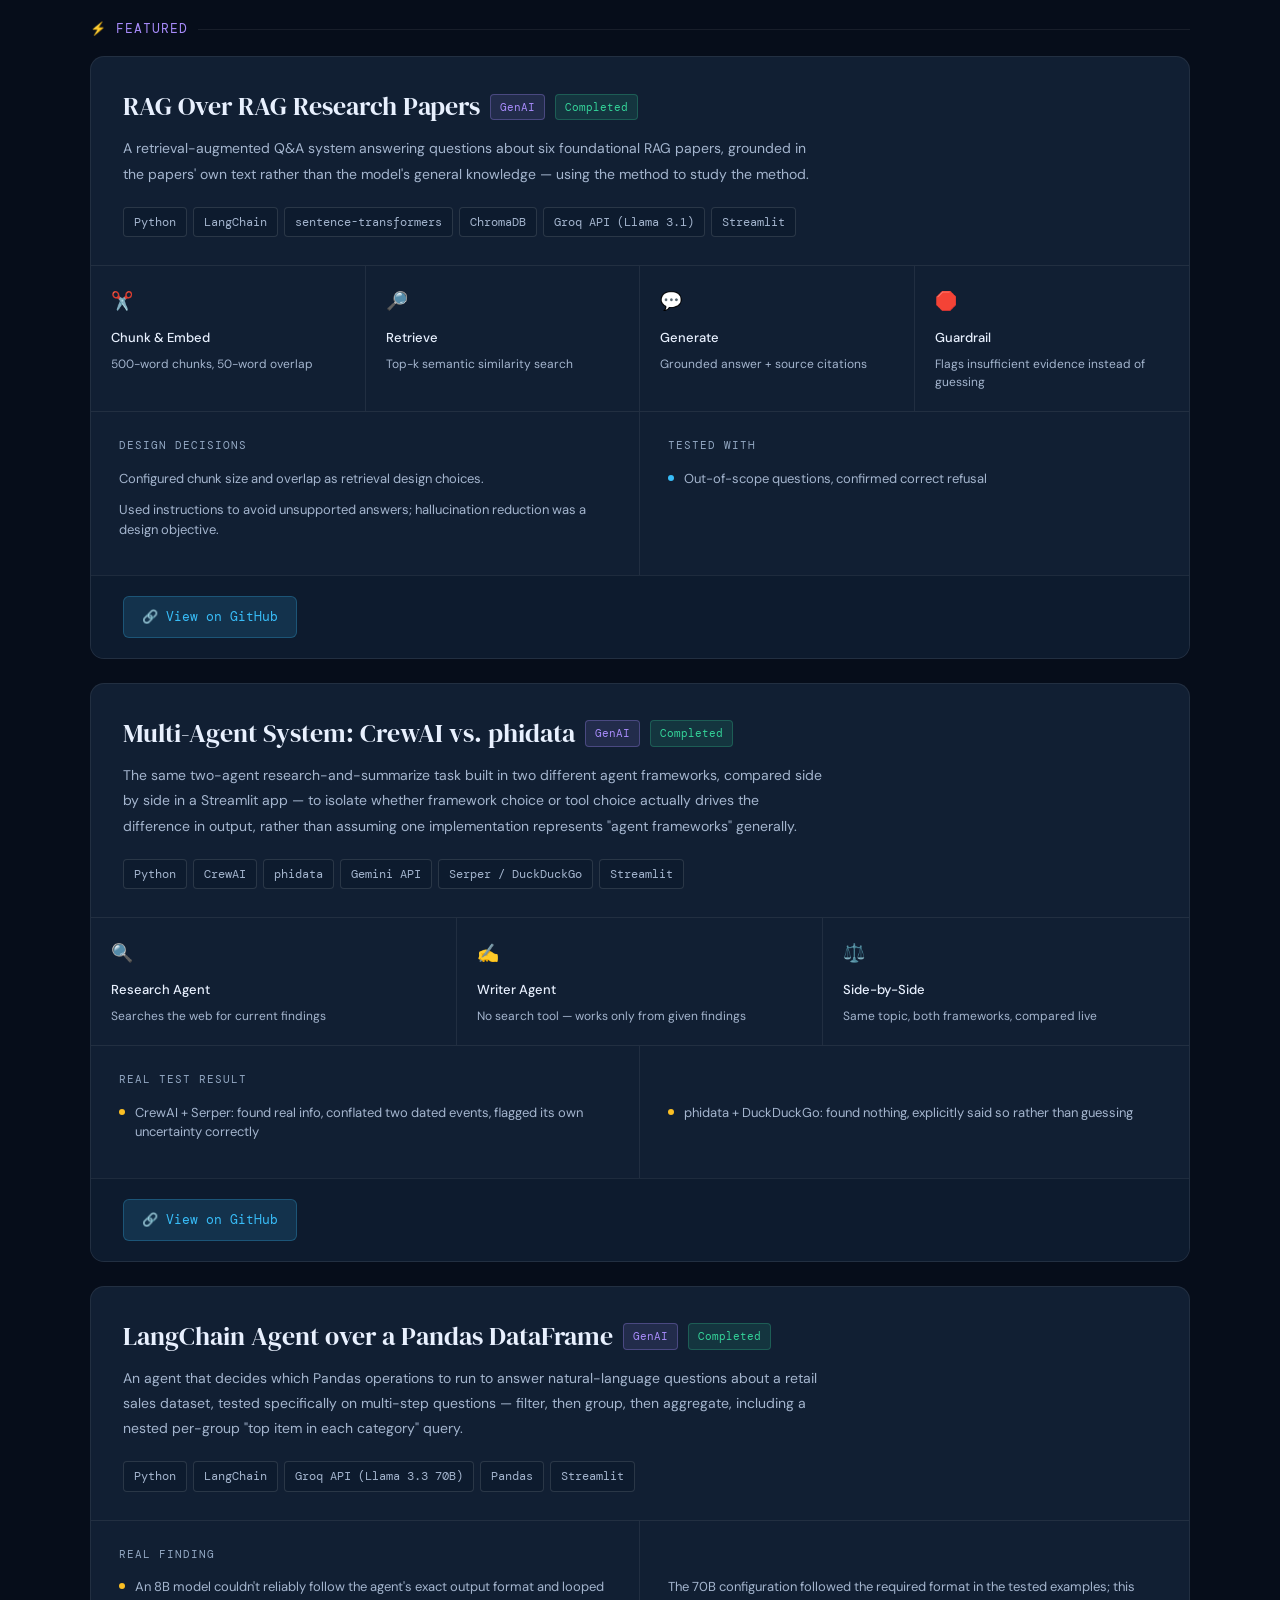
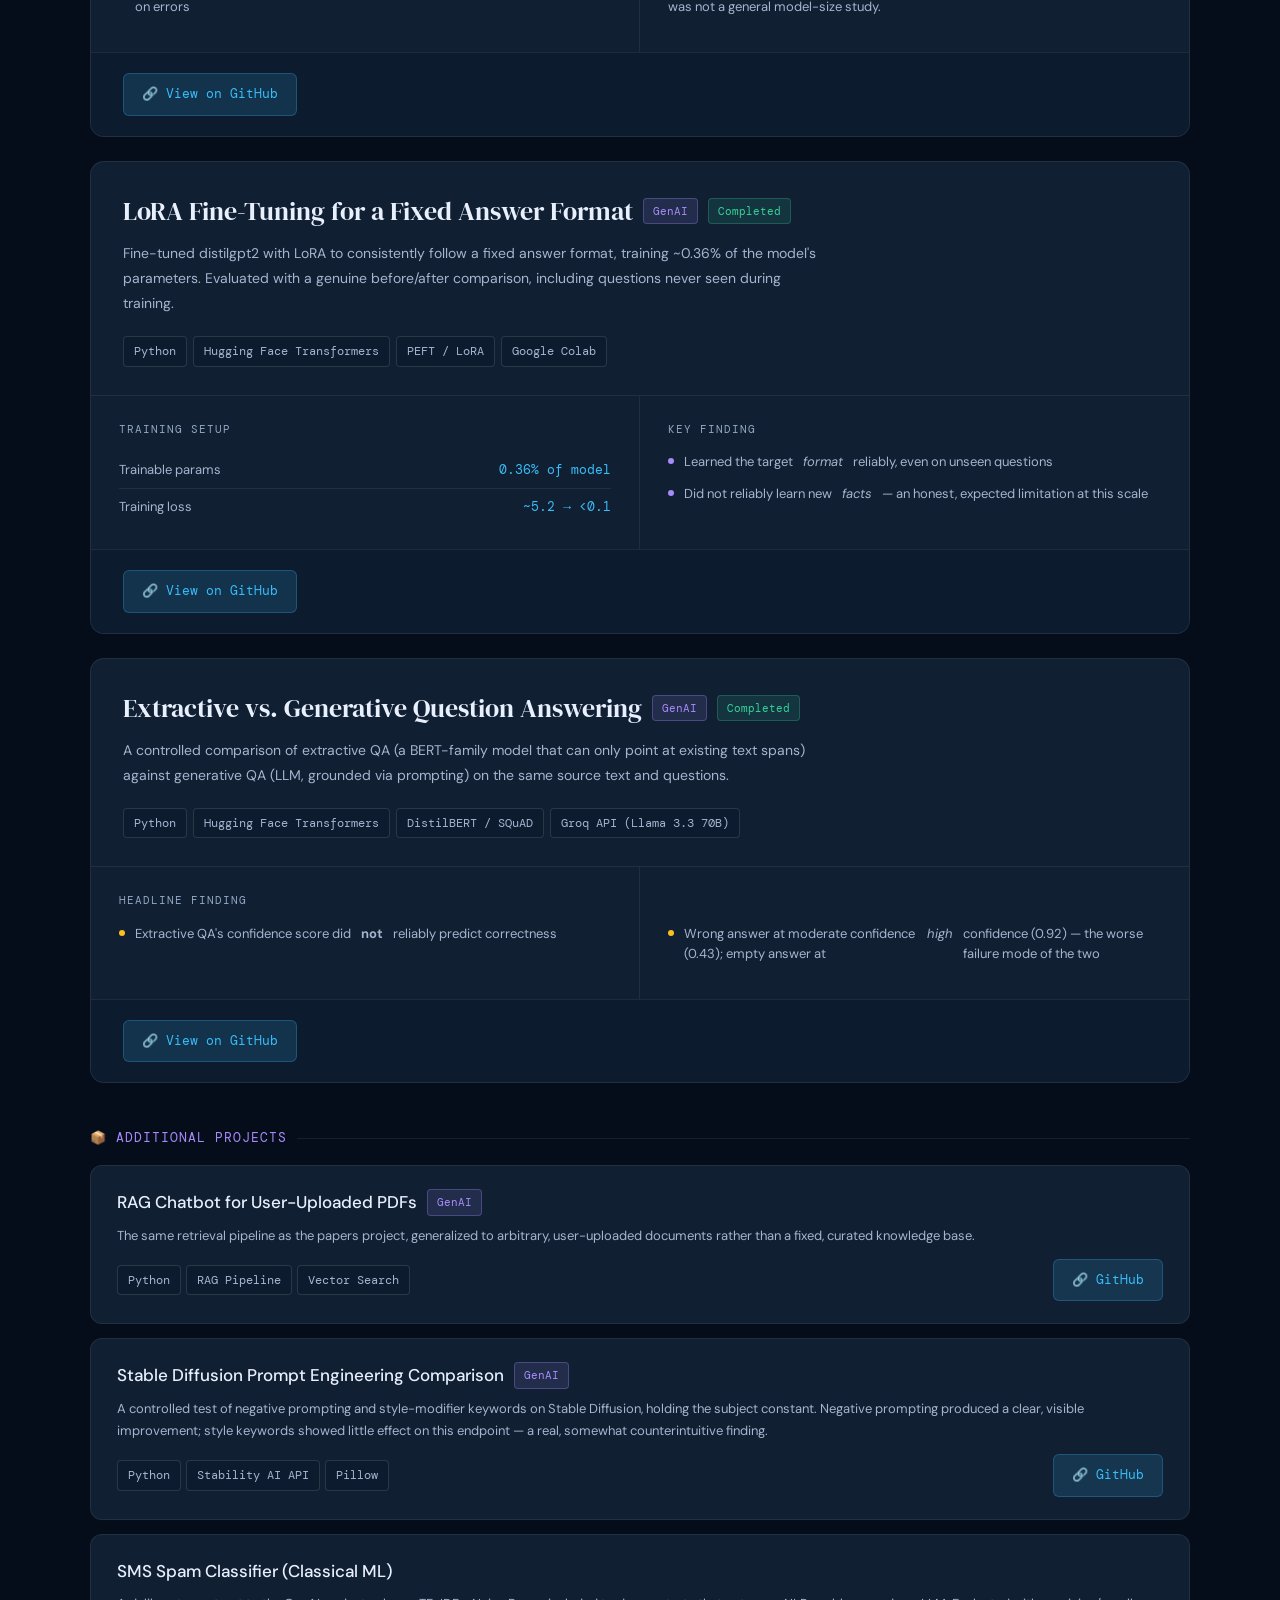
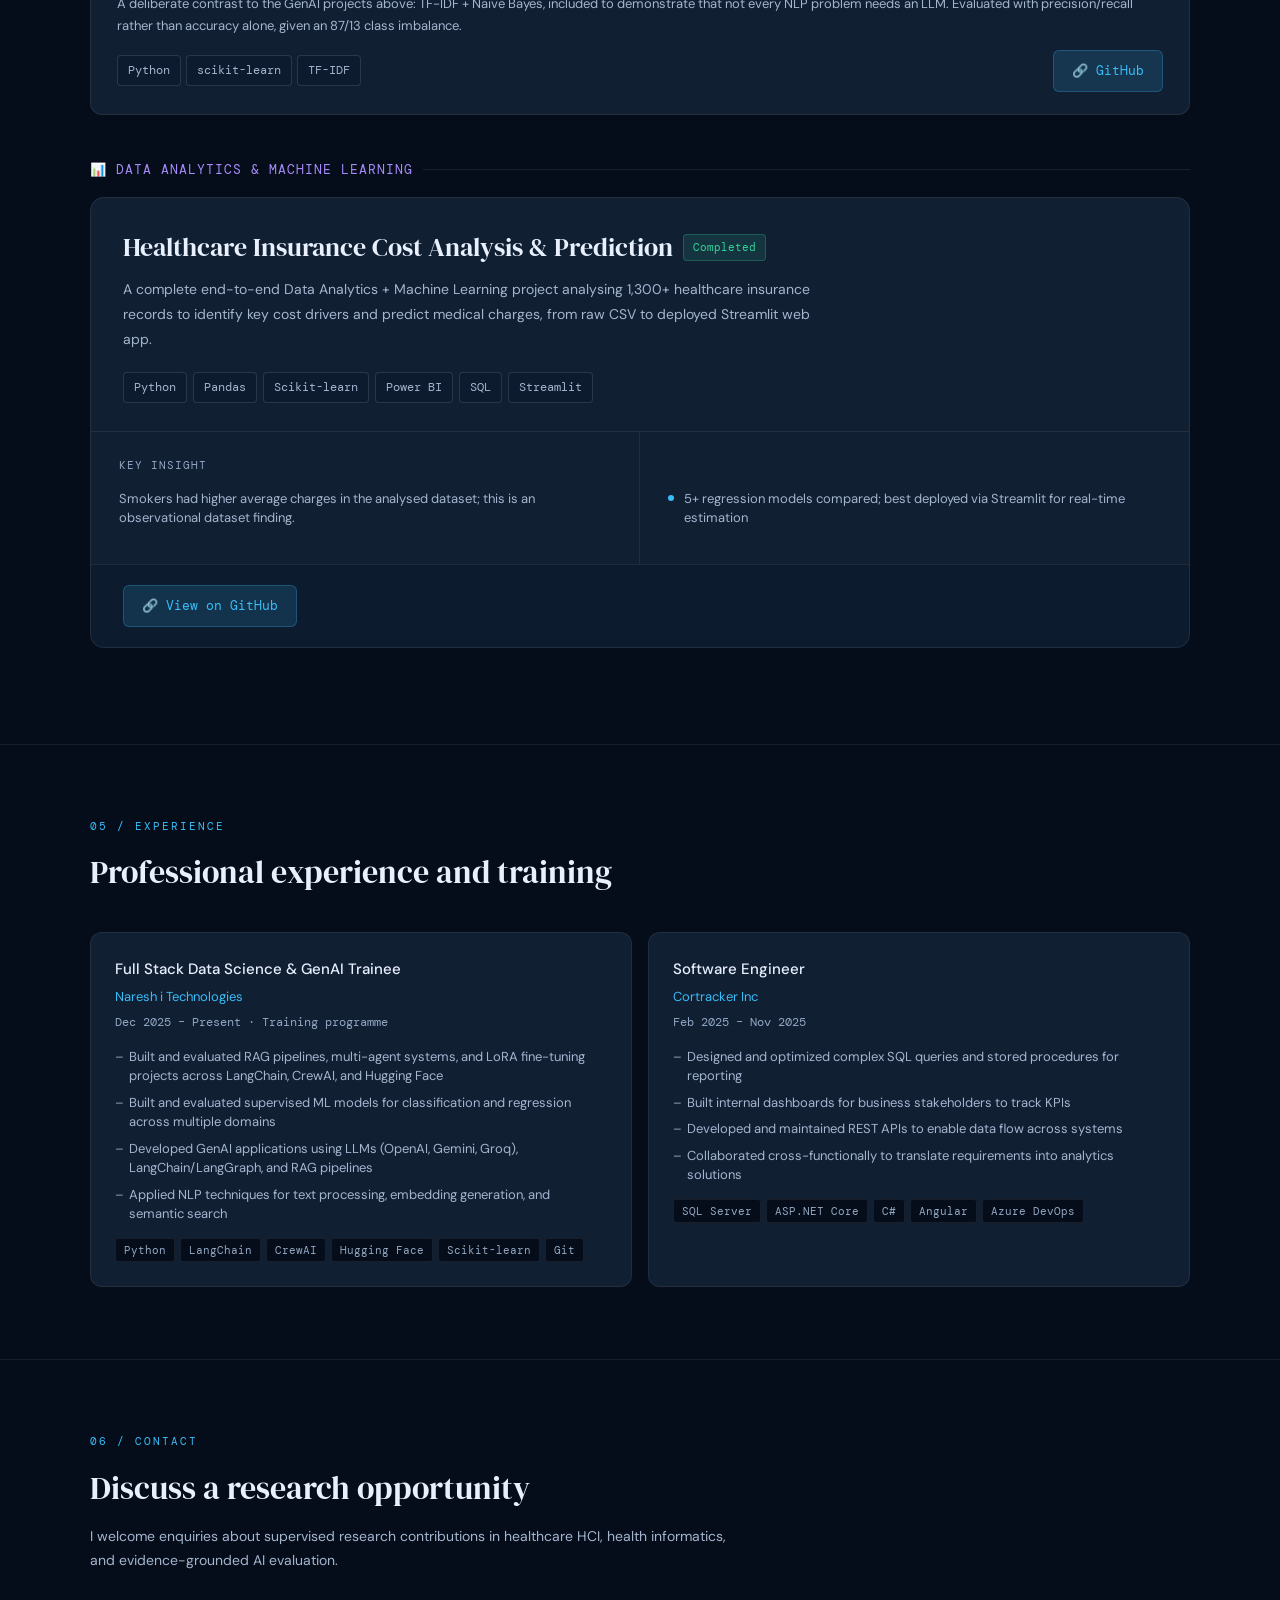
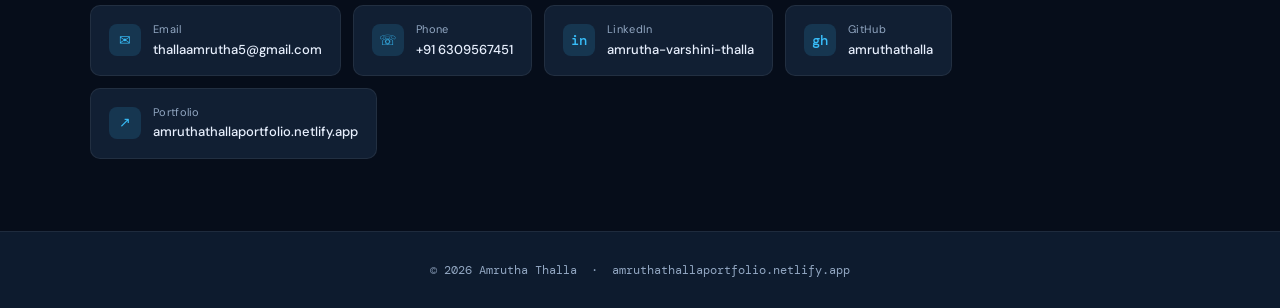
==== commit 270871ee: "Update index.html" ====
--- a/index.html
+++ b/index.html
@@ -1,10 +1,11 @@
 <!DOCTYPE html>
+
 <html lang="en">
 <head>
-<meta charset="UTF-8">
-<meta name="viewport" content="width=device-width, initial-scale=1.0">
-<title>Amrutha Thalla | GenAI &amp; Data Portfolio</title>
-<link href="https://fonts.googleapis.com/css2?family=DM+Serif+Display:ital@0;1&family=DM+Mono:wght@400;500&family=DM+Sans:wght@300;400;500&display=swap" rel="stylesheet">
+<meta charset="utf-8"/>
+<meta content="width=device-width, initial-scale=1.0" name="viewport"/>
+<title>Amrutha Thalla | Human-Centred GenAI for Healthcare</title>
+<link href="https://fonts.googleapis.com/css2?family=DM+Serif+Display:ital@0;1&amp;family=DM+Mono:wght@400;500&amp;family=DM+Sans:wght@300;400;500&amp;display=swap" rel="stylesheet"/>
 <style>
 :root {
   --sky: #38bdf8;
@@ -187,470 +188,441 @@
   .skill-row { flex-direction: column; gap: 8px; }
   .skill-cat { width: auto; }
 }
+
+html{scroll-behavior:smooth;scroll-padding-top:100px} :root{--muted:#a4b5ce;--muted2:#92a7c2} a:focus-visible{outline:3px solid var(--sky);outline-offset:5px}.skip-link{position:absolute;left:12px;top:-80px;z-index:200;background:var(--sky);color:var(--bg);padding:12px}.skip-link:focus{top:12px}.hero-grid{grid-template-columns:minmax(0,1fr) 240px}.nav-links{flex-wrap:wrap;gap:18px}.proj-title{line-height:1.35}.contact-chip{max-width:100%}.chip-val{overflow-wrap:anywhere}@media(max-width:900px){.hero-grid{grid-template-columns:1fr}.hero-stats{flex-wrap:wrap}nav{flex-direction:column;align-items:flex-start;gap:12px}.nav-links{gap:10px 18px}.hero{padding-top:60px}}@media(max-width:580px){.hero{padding:48px 6%}.section{padding:48px 6%}.proj-header{padding:22px 20px 0}.proj-title{font-size:23px}.proj-footer{padding:20px}.proj-insights,.proj-dataset{padding:20px}.stat-box{min-width:0;flex:1 1 140px}.nav-links a{font-size:12px}}@media(prefers-reduced-motion:reduce){html{scroll-behavior:auto}.hero-badge::before{animation:none}}
 </style>
-</head>
-<body>
-
-<nav>
-  <span class="nav-logo">Amrutha</span>
-  <div class="nav-links">
-    <a href="#about">About</a>
-    <a href="#education">Education</a>
-    <a href="#skills">Skills</a>
-    <a href="#projects">Projects</a>
-    <a href="#experience">Experience</a>
-    <a href="#contact">Contact</a>
-  </div>
+<meta content="Amrutha Thalla — MS in Information Systems, GPA 3.7/4.0. Technical projects in RAG and model evaluation, with research interests in human-centred generative AI for healthcare." name="description"/></head>
+<body><a class="skip-link" href="#about">Skip to content</a>
+<nav aria-label="Main navigation">
+<span class="nav-logo">Amrutha</span>
+<div class="nav-links">
+<a href="#research">Research</a><a href="#about">About</a>
+<a href="#education">Education</a>
+<a href="#skills">Skills</a>
+<a href="#projects">Projects</a>
+<a href="#experience">Experience</a>
+<a href="#contact">Contact</a>
+</div>
 </nav>
-
 <section class="hero">
-  <div class="hero-glow"></div>
-  <div class="hero-grid">
-    <div>
-      <div class="hero-badge">Available for opportunities</div>
-      <h1>Hi, I'm<br><em>Amrutha Thalla</em></h1>
-      <p class="hero-sub">Generative AI &amp; Agentic AI builder — RAG, multi-agent systems, fine-tuning, and applied comparisons across frameworks — with a data analyst foundation underneath.</p>
-      <div class="hero-btns">
-        <a href="https://github.com/amruthathalla/GEN-AI-Projects" target="_blank" class="btn-primary">View GenAI Projects</a>
-        <a href="https://github.com/amruthathalla" target="_blank" class="btn-outline">GitHub</a>
-        <a href="https://www.linkedin.com/in/amrutha-varshini-thalla-3688a23a2" target="_blank" class="btn-outline">LinkedIn</a>
-      </div>
-    </div>
-    <div class="hero-stats">
-      <div class="stat-box"><div class="stat-num">9</div><div class="stat-label">GenAI / ML projects</div></div>
-      <div class="stat-box"><div class="stat-num">RAG · Agents</div><div class="stat-label">+ Fine-Tuning</div></div>
-      <div class="stat-box"><div class="stat-num">M.S.</div><div class="stat-label">Indiana Tech, USA</div></div>
-    </div>
-  </div>
+<div class="hero-glow"></div>
+<div class="hero-grid">
+<div>
+<div class="hero-badge">Seeking supervised research opportunities</div>
+<h1>Hi, I'm<br/><em>Amrutha Thalla</em></h1>
+<p class="hero-sub" style="max-width:650px">Aspiring researcher in Human-Centred Generative AI for Healthcare. I build with RAG and evaluate model outputs, and want to study how people understand, verify, and appropriately rely on AI-generated health information.</p>
+<div class="hero-btns"><a class="btn-primary" href="#research">Explore research interests</a><a class="btn-outline" download="" href="assets/Amrutha_Thalla_CV.pdf">Download CV</a><a class="btn-outline" href="#projects">View technical projects</a></div>
+</div>
+<div class="hero-stats"><div class="stat-box"><div class="stat-num">3.7 / 4.0</div><div class="stat-label">Master’s GPA</div></div><div class="stat-box"><div class="stat-num">M.S.</div><div class="stat-label">Information Systems · USA</div></div><div class="stat-box"><div class="stat-num">RAG + Evaluation</div><div class="stat-label">Technical foundation</div></div></div>
+</div>
 </section>
-
 <section class="section" id="about">
-  <div class="section-max">
-    <div class="section-label">01 / about</div>
-    <h2 class="section-title">Who I am</h2>
-    <p class="about-text">I build with Generative AI — retrieval-augmented generation, agentic systems, and parameter-efficient fine-tuning. My background is in Information Systems (M.S., Indiana Institute of Technology), which gave me an entry point into NLP through the field's older questions of how knowledge is organized and made findable, rather than through model architecture first. I learn by building, comparing, and reporting what actually happened — several of my projects deliberately implement the same task two ways, specifically to surface real differences rather than assume one approach represents a whole technique. Alongside GenAI work, I have a solid foundation in data analysis, Python, SQL, and machine learning.</p>
-  </div>
+<div class="section-max">
+<div class="section-label">01 / about</div>
+<h2 class="section-title">Who I am</h2>
+<p class="about-text">I completed a course-based MS in Information Systems at Indiana Institute of Technology and am now based in India. My projects include source-grounded question answering, LoRA fine-tuning, and comparisons of model and framework behaviour. My research interests centre on healthcare communication: making explanations understandable, checking the evidence behind answers, and helping people recognise limitations. I am preparing for a research master’s or PhD and seeking a supervised research contribution. My completed work below consists of technical projects; my healthcare GenAI study is currently a preliminary proposal.</p>
+</div>
+</section><section class="section" id="research"><div class="section-max"><div class="section-label">Research direction</div><h2 class="section-title">Human-Centred GenAI for Healthcare</h2><p class="section-title-sub">Healthcare is the application focus; human understanding and reliable evidence are the questions I want to investigate.</p><div class="edu-grid"><article class="edu-card"><h3 class="edu-degree">Human understanding</h3><p class="edu-detail">Human–AI interaction, visual explanations, patient comprehension, and appropriate reliance on health information.</p></article><article class="edu-card"><h3 class="edu-degree">Evidence and evaluation</h3><p class="edu-detail">LLM and RAG evaluation, citation support, unsupported claims, and the communication of uncertainty.</p></article><article class="edu-card"><h3 class="edu-degree">Trustworthy communication</h3><p class="edu-detail">Explainable and trustworthy AI, accessible health explanations, and future exploration of multimodal GenAI.</p></article></div><article class="proj-card" style="margin-top:28px"><div class="proj-header"><span class="edu-badge">PRELIMINARY PROPOSAL · NOT STARTED</span><h3 class="proj-title">Do citations help people check AI health explanations?</h3><p class="proj-desc">I propose to explore whether evidence citations help people recognise unsupported statements in AI-generated health explanations. The topic and method will be refined through literature review and supervision.</p></div><div class="proj-modules cols-3"><div class="proj-module"><div class="module-name">Review the evidence</div><p class="module-desc">Read literature on healthcare LLMs, citations, and patient understanding.</p></div><div class="proj-module"><div class="module-name">Evaluate a prototype</div><p class="module-desc">Use public health-education sources and assess answer correctness and citation support with healthcare expertise.</p></div><div class="proj-module"><div class="module-name">Study understanding</div><p class="module-desc">Consider a comparison with and without citations, subject to supervision and appropriate ethics review.</p></div></div><div class="proj-footer"><a class="proj-link" download="" href="assets/Amrutha_Thalla_Preliminary_Research_Outline.pdf">Download research outline</a><span class="proj-desc" style="margin:0">No experiments or participant study have been conducted.</span></div></article></div></section>
+<section class="section" id="education">
+<div class="section-max">
+<div class="section-label">02 / education</div>
+<h2 class="section-title">Education and technical training</h2>
+<div class="edu-grid">
+<div class="edu-card">
+<span class="edu-badge">IN PROGRESS</span>
+<p class="edu-degree">Full Stack Data Science with GenAI &amp; Agentic AI</p>
+<p class="edu-school">Naresh i Technologies</p>
+<p class="edu-detail">Dec 2025 – Present. Training programme covering data analysis, ML, LLMs, RAG, fine-tuning, and agentic application development.</p>
+</div>
+<div class="edu-card">
+<p class="edu-degree">Master of Science — Information Systems</p>
+<p class="edu-school">Indiana Institute of Technology, Fort Wayne, USA</p>
+<p class="edu-year">Aug 2023 – May 2025</p>
+<p class="edu-detail">GPA: 3.7/4.0 · Course-based degree. Study focus: Data Management, Cloud Computing, and System Architecture.</p>
+</div>
+<div class="edu-card">
+<p class="edu-degree">B.Tech — Computer Science &amp; Engineering</p>
+<p class="edu-school">JNTUH, India</p>
+<p class="edu-year">2018</p>
+<p class="edu-detail">Foundation in algorithms, databases, object-oriented programming, and software engineering principles.</p>
+</div>
+</div>
+</div>
 </section>
-
-<section class="section" id="education">
-  <div class="section-max">
-    <div class="section-label">02 / education</div>
-    <h2 class="section-title">Academic background</h2>
-    <div class="edu-grid">
-      <div class="edu-card">
-        <span class="edu-badge">IN PROGRESS</span>
-        <p class="edu-degree">Full Stack Data Science with GenAI &amp; Agentic AI</p>
-        <p class="edu-school">Naresh i Technologies</p>
-        <p class="edu-detail">Hands-on training in data analysis, machine learning, LLMs, LangChain/LangGraph, RAG, fine-tuning, and agentic AI application development.</p>
-      </div>
-      <div class="edu-card">
-        <p class="edu-degree">Master of Science — Information Systems</p>
-        <p class="edu-school">Indiana Institute of Technology, Fort Wayne, USA</p>
-        <p class="edu-year">Aug 2023 – May 2025</p>
-        <p class="edu-detail">Focus areas: Data Management, Cloud Computing, System Architecture.</p>
-      </div>
-      <div class="edu-card">
-        <p class="edu-degree">B.Tech — Computer Science &amp; Engineering</p>
-        <p class="edu-school">JNTUH, India</p>
-        <p class="edu-year">2018</p>
-        <p class="edu-detail">Foundation in algorithms, databases, object-oriented programming, and software engineering principles.</p>
-      </div>
-    </div>
-  </div>
+<section class="section" id="skills">
+<div class="section-max">
+<div class="section-label">03 / skills</div>
+<h2 class="section-title">Technical toolkit</h2>
+<div class="skills-categories">
+<div class="skill-row">
+<span class="skill-cat">GenAI &amp; Agentic AI</span>
+<div class="skill-tags">
+<span class="skill-tag">RAG</span>
+<span class="skill-tag">LangChain / LangGraph</span>
+<span class="skill-tag">CrewAI</span>
+<span class="skill-tag">phidata</span>
+<span class="skill-tag">LoRA Fine-Tuning</span>
+<span class="skill-tag">Hugging Face</span>
+<span class="skill-tag">Vector Databases</span>
+<span class="skill-tag">Prompt Engineering</span>
+</div>
+</div>
+<div class="skill-row">
+<span class="skill-cat">ML &amp; Data Science</span>
+<div class="skill-tags">
+<span class="skill-tag neutral">Machine Learning</span>
+<span class="skill-tag neutral">Deep Learning</span>
+<span class="skill-tag neutral">Scikit-learn</span>
+<span class="skill-tag neutral">Pandas / NumPy</span>
+</div>
+</div>
+<div class="skill-row">
+<span class="skill-cat">Programming</span>
+<div class="skill-tags">
+<span class="skill-tag neutral">Python</span>
+<span class="skill-tag neutral">SQL</span>
+<span class="skill-tag neutral">C# / .NET Core</span>
+<span class="skill-tag neutral">JavaScript</span>
+</div>
+</div>
+<div class="skill-row">
+<span class="skill-cat">Cloud &amp; Infra</span>
+<div class="skill-tags">
+<span class="skill-tag neutral">Azure</span>
+<span class="skill-tag neutral">Docker</span>
+<span class="skill-tag neutral">Git</span>
+<span class="skill-tag neutral">REST APIs</span>
+</div>
+</div>
+</div>
+</div>
 </section>
-
-<section class="section" id="skills">
-  <div class="section-max">
-    <div class="section-label">03 / skills</div>
-    <h2 class="section-title">Technical toolkit</h2>
-    <div class="skills-categories">
-      <div class="skill-row">
-        <span class="skill-cat">GenAI &amp; Agentic AI</span>
-        <div class="skill-tags">
-          <span class="skill-tag">RAG</span>
-          <span class="skill-tag">LangChain / LangGraph</span>
-          <span class="skill-tag">CrewAI</span>
-          <span class="skill-tag">phidata</span>
-          <span class="skill-tag">LoRA Fine-Tuning</span>
-          <span class="skill-tag">Hugging Face</span>
-          <span class="skill-tag">Vector Databases</span>
-          <span class="skill-tag">Prompt Engineering</span>
-        </div>
-      </div>
-      <div class="skill-row">
-        <span class="skill-cat">ML &amp; Data Science</span>
-        <div class="skill-tags">
-          <span class="skill-tag neutral">Machine Learning</span>
-          <span class="skill-tag neutral">Deep Learning</span>
-          <span class="skill-tag neutral">Scikit-learn</span>
-          <span class="skill-tag neutral">Pandas / NumPy</span>
-        </div>
-      </div>
-      <div class="skill-row">
-        <span class="skill-cat">Programming</span>
-        <div class="skill-tags">
-          <span class="skill-tag neutral">Python</span>
-          <span class="skill-tag neutral">SQL</span>
-          <span class="skill-tag neutral">C# / .NET Core</span>
-          <span class="skill-tag neutral">JavaScript</span>
-        </div>
-      </div>
-      <div class="skill-row">
-        <span class="skill-cat">Cloud &amp; Infra</span>
-        <div class="skill-tags">
-          <span class="skill-tag neutral">Azure</span>
-          <span class="skill-tag neutral">Docker</span>
-          <span class="skill-tag neutral">Git</span>
-          <span class="skill-tag neutral">REST APIs</span>
-        </div>
-      </div>
-    </div>
-  </div>
+<section class="section" id="projects">
+<div class="section-max">
+<div class="section-label">04 / projects</div>
+<h2 class="section-title">Completed technical projects</h2>
+<p class="section-title-sub">Projects that demonstrate implementation and comparison skills. Findings describe the examples tested; they do not establish clinical effectiveness or general model performance.</p>
+<div class="proj-group-label">
+<span class="proj-group-title">⚡ Featured</span>
+<span class="proj-group-line"></span>
+</div>
+<!-- FEATURED 1: RAG papers -->
+<div class="proj-card">
+<div class="proj-header">
+<div class="proj-header-top">
+<div class="proj-title-row">
+<h3 class="proj-title">RAG Over RAG Research Papers</h3>
+<span class="proj-genai">GenAI</span>
+<span class="proj-complete">Completed</span>
+</div>
+</div>
+<p class="proj-desc">A retrieval-augmented Q&amp;A system answering questions about six foundational RAG papers, grounded in the papers' own text rather than the model's general knowledge — using the method to study the method.</p>
+<div class="proj-stack">
+<span class="proj-tag">Python</span>
+<span class="proj-tag">LangChain</span>
+<span class="proj-tag">sentence-transformers</span>
+<span class="proj-tag">ChromaDB</span>
+<span class="proj-tag">Groq API (Llama 3.1)</span>
+<span class="proj-tag">Streamlit</span>
+</div>
+</div>
+<div class="proj-modules cols-4">
+<div class="proj-module"><div class="module-icon">✂️</div><div class="module-name">Chunk &amp; Embed</div><div class="module-desc">500-word chunks, 50-word overlap</div></div>
+<div class="proj-module"><div class="module-icon">🔎</div><div class="module-name">Retrieve</div><div class="module-desc">Top-k semantic similarity search</div></div>
+<div class="proj-module"><div class="module-icon">💬</div><div class="module-name">Generate</div><div class="module-desc">Grounded answer + source citations</div></div>
+<div class="proj-module"><div class="module-icon">🛑</div><div class="module-name">Guardrail</div><div class="module-desc">Flags insufficient evidence instead of guessing</div></div>
+</div>
+<div class="proj-lower">
+<div class="proj-insights" style="border-right: 1px solid var(--border);">
+<div class="lower-title">Design decisions</div>
+<div class="insight-item">Configured chunk size and overlap as retrieval design choices.</div>
+<div class="insight-item">Used instructions to avoid unsupported answers; hallucination reduction was a design objective.</div>
+</div>
+<div class="proj-insights">
+<div class="lower-title">Tested with</div>
+<div class="insight-item"><div class="insight-dot"></div>Out-of-scope questions, confirmed correct refusal</div>
+</div>
+</div>
+<div class="proj-footer">
+<div class="proj-footer-links"><a class="proj-link" href="https://github.com/amruthathalla/GEN-AI-Projects/tree/main/rag-papers-project" rel="noopener noreferrer" target="_blank">🔗 View on GitHub</a></div>
+</div>
+</div>
+<!-- FEATURED 2: CrewAI vs phidata -->
+<div class="proj-card">
+<div class="proj-header">
+<div class="proj-header-top">
+<div class="proj-title-row">
+<h3 class="proj-title">Multi-Agent System: CrewAI vs. phidata</h3>
+<span class="proj-genai">GenAI</span>
+<span class="proj-complete">Completed</span>
+</div>
+</div>
+<p class="proj-desc">The same two-agent research-and-summarize task built in two different agent frameworks, compared side by side in a Streamlit app — to isolate whether framework choice or tool choice actually drives the difference in output, rather than assuming one implementation represents "agent frameworks" generally.</p>
+<div class="proj-stack">
+<span class="proj-tag">Python</span>
+<span class="proj-tag">CrewAI</span>
+<span class="proj-tag">phidata</span>
+<span class="proj-tag">Gemini API</span>
+<span class="proj-tag">Serper / DuckDuckGo</span>
+<span class="proj-tag">Streamlit</span>
+</div>
+</div>
+<div class="proj-modules cols-3">
+<div class="proj-module"><div class="module-icon">🔍</div><div class="module-name">Research Agent</div><div class="module-desc">Searches the web for current findings</div></div>
+<div class="proj-module"><div class="module-icon">✍️</div><div class="module-name">Writer Agent</div><div class="module-desc">No search tool — works only from given findings</div></div>
+<div class="proj-module"><div class="module-icon">⚖️</div><div class="module-name">Side-by-Side</div><div class="module-desc">Same topic, both frameworks, compared live</div></div>
+</div>
+<div class="proj-lower">
+<div class="proj-insights" style="border-right: 1px solid var(--border);">
+<div class="lower-title">Real test result</div>
+<div class="insight-item"><div class="insight-dot amber"></div>CrewAI + Serper: found real info, conflated two dated events, flagged its own uncertainty correctly</div>
+</div>
+<div class="proj-insights">
+<div class="lower-title"> </div>
+<div class="insight-item"><div class="insight-dot amber"></div>phidata + DuckDuckGo: found nothing, explicitly said so rather than guessing</div>
+</div>
+</div>
+<div class="proj-footer">
+<div class="proj-footer-links"><a class="proj-link" href="https://github.com/amruthathalla/GEN-AI-Projects/tree/main/crewai-research-agent" rel="noopener noreferrer" target="_blank">🔗 View on GitHub</a></div>
+</div>
+</div>
+<!-- FEATURED 3: Pandas agent -->
+<div class="proj-card">
+<div class="proj-header">
+<div class="proj-header-top">
+<div class="proj-title-row">
+<h3 class="proj-title">LangChain Agent over a Pandas DataFrame</h3>
+<span class="proj-genai">GenAI</span>
+<span class="proj-complete">Completed</span>
+</div>
+</div>
+<p class="proj-desc">An agent that decides which Pandas operations to run to answer natural-language questions about a retail sales dataset, tested specifically on multi-step questions — filter, then group, then aggregate, including a nested per-group "top item in each category" query.</p>
+<div class="proj-stack">
+<span class="proj-tag">Python</span>
+<span class="proj-tag">LangChain</span>
+<span class="proj-tag">Groq API (Llama 3.3 70B)</span>
+<span class="proj-tag">Pandas</span>
+<span class="proj-tag">Streamlit</span>
+</div>
+</div>
+<div class="proj-lower">
+<div class="proj-insights" style="border-right: 1px solid var(--border);">
+<div class="lower-title">Real finding</div>
+<div class="insight-item"><div class="insight-dot amber"></div>An 8B model couldn't reliably follow the agent's exact output format and looped on errors</div>
+</div>
+<div class="proj-insights">
+<div class="lower-title"> </div>
+<div class="insight-item">The 70B configuration followed the required format in the tested examples; this was not a general model-size study.</div>
+</div>
+</div>
+<div class="proj-footer">
+<div class="proj-footer-links"><a class="proj-link" href="https://github.com/amruthathalla/GEN-AI-Projects/tree/main/langchain-pandas-agent" rel="noopener noreferrer" target="_blank">🔗 View on GitHub</a></div>
+</div>
+</div>
+<!-- FEATURED 4: LoRA -->
+<div class="proj-card">
+<div class="proj-header">
+<div class="proj-header-top">
+<div class="proj-title-row">
+<h3 class="proj-title">LoRA Fine-Tuning for a Fixed Answer Format</h3>
+<span class="proj-genai">GenAI</span>
+<span class="proj-complete">Completed</span>
+</div>
+</div>
+<p class="proj-desc">Fine-tuned distilgpt2 with LoRA to consistently follow a fixed answer format, training ~0.36% of the model's parameters. Evaluated with a genuine before/after comparison, including questions never seen during training.</p>
+<div class="proj-stack">
+<span class="proj-tag">Python</span>
+<span class="proj-tag">Hugging Face Transformers</span>
+<span class="proj-tag">PEFT / LoRA</span>
+<span class="proj-tag">Google Colab</span>
+</div>
+</div>
+<div class="proj-lower">
+<div class="proj-dataset">
+<div class="lower-title">Training setup</div>
+<div class="dataset-row"><span class="dataset-key">Trainable params</span><span class="dataset-val">0.36% of model</span></div>
+<div class="dataset-row"><span class="dataset-key">Training loss</span><span class="dataset-val">~5.2 → &lt;0.1</span></div>
+</div>
+<div class="proj-insights">
+<div class="lower-title">Key finding</div>
+<div class="insight-item"><div class="insight-dot violet"></div>Learned the target <em>format</em> reliably, even on unseen questions</div>
+<div class="insight-item"><div class="insight-dot violet"></div>Did not reliably learn new <em>facts</em> — an honest, expected limitation at this scale</div>
+</div>
+</div>
+<div class="proj-footer">
+<div class="proj-footer-links"><a class="proj-link" href="https://github.com/amruthathalla/GEN-AI-Projects/tree/main/llm-finetuning-lora" rel="noopener noreferrer" target="_blank">🔗 View on GitHub</a></div>
+</div>
+</div>
+<!-- FEATURED 5: QA comparison -->
+<div class="proj-card">
+<div class="proj-header">
+<div class="proj-header-top">
+<div class="proj-title-row">
+<h3 class="proj-title">Extractive vs. Generative Question Answering</h3>
+<span class="proj-genai">GenAI</span>
+<span class="proj-complete">Completed</span>
+</div>
+</div>
+<p class="proj-desc">A controlled comparison of extractive QA (a BERT-family model that can only point at existing text spans) against generative QA (LLM, grounded via prompting) on the same source text and questions.</p>
+<div class="proj-stack">
+<span class="proj-tag">Python</span>
+<span class="proj-tag">Hugging Face Transformers</span>
+<span class="proj-tag">DistilBERT / SQuAD</span>
+<span class="proj-tag">Groq API (Llama 3.3 70B)</span>
+</div>
+</div>
+<div class="proj-lower">
+<div class="proj-insights" style="border-right: 1px solid var(--border);">
+<div class="lower-title">Headline finding</div>
+<div class="insight-item"><div class="insight-dot amber"></div>Extractive QA's confidence score did <strong>not</strong> reliably predict correctness</div>
+</div>
+<div class="proj-insights">
+<div class="lower-title"> </div>
+<div class="insight-item"><div class="insight-dot amber"></div>Wrong answer at moderate confidence (0.43); empty answer at <em>high</em> confidence (0.92) — the worse failure mode of the two</div>
+</div>
+</div>
+<div class="proj-footer">
+<div class="proj-footer-links"><a class="proj-link" href="https://github.com/amruthathalla/GEN-AI-Projects/tree/main/qa-system-comparison" rel="noopener noreferrer" target="_blank">🔗 View on GitHub</a></div>
+</div>
+</div>
+<div class="proj-group-label">
+<span class="proj-group-title">📦 Additional Projects</span>
+<span class="proj-group-line"></span>
+</div>
+<div class="proj-compact">
+<div class="proj-compact-title-row">
+<span class="proj-compact-title">RAG Chatbot for User-Uploaded PDFs</span>
+<span class="proj-genai">GenAI</span>
+</div>
+<p class="proj-compact-desc">The same retrieval pipeline as the papers project, generalized to arbitrary, user-uploaded documents rather than a fixed, curated knowledge base.</p>
+<div class="proj-compact-footer">
+<div class="proj-compact-stack"><span class="proj-tag">Python</span><span class="proj-tag">RAG Pipeline</span><span class="proj-tag">Vector Search</span></div>
+<a class="proj-link" href="https://github.com/amruthathalla/GEN-AI-Projects/tree/main/pdf-chatbot-rag" rel="noopener noreferrer" target="_blank">🔗 GitHub</a>
+</div>
+</div>
+<div class="proj-compact">
+<div class="proj-compact-title-row">
+<span class="proj-compact-title">Stable Diffusion Prompt Engineering Comparison</span>
+<span class="proj-genai">GenAI</span>
+</div>
+<p class="proj-compact-desc">A controlled test of negative prompting and style-modifier keywords on Stable Diffusion, holding the subject constant. Negative prompting produced a clear, visible improvement; style keywords showed little effect on this endpoint — a real, somewhat counterintuitive finding.</p>
+<div class="proj-compact-footer">
+<div class="proj-compact-stack"><span class="proj-tag">Python</span><span class="proj-tag">Stability AI API</span><span class="proj-tag">Pillow</span></div>
+<a class="proj-link" href="https://github.com/amruthathalla/GEN-AI-Projects/tree/main/sd-prompt-comparison" rel="noopener noreferrer" target="_blank">🔗 GitHub</a>
+</div>
+</div>
+<div class="proj-compact">
+<div class="proj-compact-title-row">
+<span class="proj-compact-title">SMS Spam Classifier (Classical ML)</span>
+</div>
+<p class="proj-compact-desc">A deliberate contrast to the GenAI projects above: TF-IDF + Naive Bayes, included to demonstrate that not every NLP problem needs an LLM. Evaluated with precision/recall rather than accuracy alone, given an 87/13 class imbalance.</p>
+<div class="proj-compact-footer">
+<div class="proj-compact-stack"><span class="proj-tag">Python</span><span class="proj-tag">scikit-learn</span><span class="proj-tag">TF-IDF</span></div>
+<a class="proj-link" href="https://github.com/amruthathalla/GEN-AI-Projects/tree/main/spam-classifier" rel="noopener noreferrer" target="_blank">🔗 GitHub</a>
+</div>
+</div>
+<div class="proj-group-label">
+<span class="proj-group-title">📊 Data Analytics &amp; Machine Learning</span>
+<span class="proj-group-line"></span>
+</div>
+<div class="proj-card">
+<div class="proj-header">
+<div class="proj-header-top">
+<div class="proj-title-row">
+<h3 class="proj-title">Healthcare Insurance Cost Analysis &amp; Prediction</h3>
+<span class="proj-complete">Completed</span>
+</div>
+</div>
+<p class="proj-desc">A complete end-to-end Data Analytics + Machine Learning project analysing 1,300+ healthcare insurance records to identify key cost drivers and predict medical charges, from raw CSV to deployed Streamlit web app.</p>
+<div class="proj-stack">
+<span class="proj-tag">Python</span>
+<span class="proj-tag">Pandas</span>
+<span class="proj-tag">Scikit-learn</span>
+<span class="proj-tag">Power BI</span>
+<span class="proj-tag">SQL</span>
+<span class="proj-tag">Streamlit</span>
+</div>
+</div>
+<div class="proj-lower">
+<div class="proj-insights" style="border-right: 1px solid var(--border);">
+<div class="lower-title">Key insight</div>
+<div class="insight-item">Smokers had higher average charges in the analysed dataset; this is an observational dataset finding.</div>
+</div>
+<div class="proj-insights">
+<div class="lower-title"> </div>
+<div class="insight-item"><div class="insight-dot"></div>5+ regression models compared; best deployed via Streamlit for real-time estimation</div>
+</div>
+</div>
+<div class="proj-footer">
+<div class="proj-footer-links"><a class="proj-link" href="https://github.com/amruthathalla/HealthcareInsurance" rel="noopener noreferrer" target="_blank">🔗 View on GitHub</a></div>
+</div>
+</div>
+</div>
 </section>
-
-<section class="section" id="projects">
-  <div class="section-max">
-    <div class="section-label">04 / projects</div>
-    <h2 class="section-title">Featured projects</h2>
-    <p class="section-title-sub">Five projects below, each demonstrating a genuinely distinct GenAI mechanism. Several are deliberate comparisons — two frameworks, two QA approaches — built to surface real findings rather than a single success story.</p>
-
-    <div class="proj-group-label">
-      <span class="proj-group-title">⚡ Featured</span>
-      <span class="proj-group-line"></span>
-    </div>
-
-    <!-- FEATURED 1: RAG papers -->
-    <div class="proj-card">
-      <div class="proj-header">
-        <div class="proj-header-top">
-          <div class="proj-title-row">
-            <h3 class="proj-title">RAG Over RAG Research Papers</h3>
-            <span class="proj-genai">GenAI</span>
-            <span class="proj-complete">Completed</span>
-          </div>
-        </div>
-        <p class="proj-desc">A retrieval-augmented Q&amp;A system answering questions about six foundational RAG papers, grounded in the papers' own text rather than the model's general knowledge — using the method to study the method.</p>
-        <div class="proj-stack">
-          <span class="proj-tag">Python</span>
-          <span class="proj-tag">LangChain</span>
-          <span class="proj-tag">sentence-transformers</span>
-          <span class="proj-tag">ChromaDB</span>
-          <span class="proj-tag">Groq API (Llama 3.1)</span>
-          <span class="proj-tag">Streamlit</span>
-        </div>
-      </div>
-      <div class="proj-modules cols-4">
-        <div class="proj-module"><div class="module-icon">✂️</div><div class="module-name">Chunk &amp; Embed</div><div class="module-desc">500-word chunks, 50-word overlap</div></div>
-        <div class="proj-module"><div class="module-icon">🔎</div><div class="module-name">Retrieve</div><div class="module-desc">Top-k semantic similarity search</div></div>
-        <div class="proj-module"><div class="module-icon">💬</div><div class="module-name">Generate</div><div class="module-desc">Grounded answer + source citations</div></div>
-        <div class="proj-module"><div class="module-icon">🛑</div><div class="module-name">Guardrail</div><div class="module-desc">Flags insufficient evidence instead of guessing</div></div>
-      </div>
-      <div class="proj-lower">
-        <div class="proj-insights" style="border-right: 1px solid var(--border);">
-          <div class="lower-title">Design decisions</div>
-          <div class="insight-item"><div class="insight-dot violet"></div>Chunk size/overlap directly affected retrieval accuracy</div>
-          <div class="insight-item"><div class="insight-dot violet"></div>Explicit "don't guess" instruction reduces hallucination</div>
-        </div>
-        <div class="proj-insights">
-          <div class="lower-title">Tested with</div>
-          <div class="insight-item"><div class="insight-dot"></div>Out-of-scope questions, confirmed correct refusal</div>
-        </div>
-      </div>
-      <div class="proj-footer">
-        <div class="proj-footer-links"><a href="https://github.com/amruthathalla/GEN-AI-Projects/tree/main/rag-papers-project" target="_blank" class="proj-link">&#128279; View on GitHub</a></div>
-      </div>
-    </div>
-
-    <!-- FEATURED 2: CrewAI vs phidata -->
-    <div class="proj-card">
-      <div class="proj-header">
-        <div class="proj-header-top">
-          <div class="proj-title-row">
-            <h3 class="proj-title">Multi-Agent System: CrewAI vs. phidata</h3>
-            <span class="proj-genai">GenAI</span>
-            <span class="proj-complete">Completed</span>
-          </div>
-        </div>
-        <p class="proj-desc">The same two-agent research-and-summarize task built in two different agent frameworks, compared side by side in a Streamlit app — to isolate whether framework choice or tool choice actually drives the difference in output, rather than assuming one implementation represents "agent frameworks" generally.</p>
-        <div class="proj-stack">
-          <span class="proj-tag">Python</span>
-          <span class="proj-tag">CrewAI</span>
-          <span class="proj-tag">phidata</span>
-          <span class="proj-tag">Gemini API</span>
-          <span class="proj-tag">Serper / DuckDuckGo</span>
-          <span class="proj-tag">Streamlit</span>
-        </div>
-      </div>
-      <div class="proj-modules cols-3">
-        <div class="proj-module"><div class="module-icon">🔍</div><div class="module-name">Research Agent</div><div class="module-desc">Searches the web for current findings</div></div>
-        <div class="proj-module"><div class="module-icon">✍️</div><div class="module-name">Writer Agent</div><div class="module-desc">No search tool — works only from given findings</div></div>
-        <div class="proj-module"><div class="module-icon">⚖️</div><div class="module-name">Side-by-Side</div><div class="module-desc">Same topic, both frameworks, compared live</div></div>
-      </div>
-      <div class="proj-lower">
-        <div class="proj-insights" style="border-right: 1px solid var(--border);">
-          <div class="lower-title">Real test result</div>
-          <div class="insight-item"><div class="insight-dot amber"></div>CrewAI + Serper: found real info, conflated two dated events, flagged its own uncertainty correctly</div>
-        </div>
-        <div class="proj-insights">
-          <div class="lower-title">&nbsp;</div>
-          <div class="insight-item"><div class="insight-dot amber"></div>phidata + DuckDuckGo: found nothing, explicitly said so rather than guessing</div>
-        </div>
-      </div>
-      <div class="proj-footer">
-        <div class="proj-footer-links"><a href="https://github.com/amruthathalla/GEN-AI-Projects/tree/main/crewai-research-agent" target="_blank" class="proj-link">&#128279; View on GitHub</a></div>
-      </div>
-    </div>
-
-    <!-- FEATURED 3: Pandas agent -->
-    <div class="proj-card">
-      <div class="proj-header">
-        <div class="proj-header-top">
-          <div class="proj-title-row">
-            <h3 class="proj-title">LangChain Agent over a Pandas DataFrame</h3>
-            <span class="proj-genai">GenAI</span>
-            <span class="proj-complete">Completed</span>
-          </div>
-        </div>
-        <p class="proj-desc">An agent that decides which Pandas operations to run to answer natural-language questions about a retail sales dataset, tested specifically on multi-step questions — filter, then group, then aggregate, including a nested per-group "top item in each category" query.</p>
-        <div class="proj-stack">
-          <span class="proj-tag">Python</span>
-          <span class="proj-tag">LangChain</span>
-          <span class="proj-tag">Groq API (Llama 3.3 70B)</span>
-          <span class="proj-tag">Pandas</span>
-          <span class="proj-tag">Streamlit</span>
-        </div>
-      </div>
-      <div class="proj-lower">
-        <div class="proj-insights" style="border-right: 1px solid var(--border);">
-          <div class="lower-title">Real finding</div>
-          <div class="insight-item"><div class="insight-dot amber"></div>An 8B model couldn't reliably follow the agent's exact output format and looped on errors</div>
-        </div>
-        <div class="proj-insights">
-          <div class="lower-title">&nbsp;</div>
-          <div class="insight-item"><div class="insight-dot amber"></div>Switching to a 70B model fixed it immediately — model size affects format-following, not just answer quality</div>
-        </div>
-      </div>
-      <div class="proj-footer">
-        <div class="proj-footer-links"><a href="https://github.com/amruthathalla/GEN-AI-Projects/tree/main/langchain-pandas-agent" target="_blank" class="proj-link">&#128279; View on GitHub</a></div>
-      </div>
-    </div>
-
-    <!-- FEATURED 4: LoRA -->
-    <div class="proj-card">
-      <div class="proj-header">
-        <div class="proj-header-top">
-          <div class="proj-title-row">
-            <h3 class="proj-title">LoRA Fine-Tuning for a Fixed Answer Format</h3>
-            <span class="proj-genai">GenAI</span>
-            <span class="proj-complete">Completed</span>
-          </div>
-        </div>
-        <p class="proj-desc">Fine-tuned distilgpt2 with LoRA to consistently follow a fixed answer format, training ~0.36% of the model's parameters. Evaluated with a genuine before/after comparison, including questions never seen during training.</p>
-        <div class="proj-stack">
-          <span class="proj-tag">Python</span>
-          <span class="proj-tag">Hugging Face Transformers</span>
-          <span class="proj-tag">PEFT / LoRA</span>
-          <span class="proj-tag">Google Colab</span>
-        </div>
-      </div>
-      <div class="proj-lower">
-        <div class="proj-dataset">
-          <div class="lower-title">Training setup</div>
-          <div class="dataset-row"><span class="dataset-key">Trainable params</span><span class="dataset-val">0.36% of model</span></div>
-          <div class="dataset-row"><span class="dataset-key">Training loss</span><span class="dataset-val">~5.2 → &lt;0.1</span></div>
-        </div>
-        <div class="proj-insights">
-          <div class="lower-title">Key finding</div>
-          <div class="insight-item"><div class="insight-dot violet"></div>Learned the target <em>format</em> reliably, even on unseen questions</div>
-          <div class="insight-item"><div class="insight-dot violet"></div>Did not reliably learn new <em>facts</em> — an honest, expected limitation at this scale</div>
-        </div>
-      </div>
-      <div class="proj-footer">
-        <div class="proj-footer-links"><a href="https://github.com/amruthathalla/GEN-AI-Projects/tree/main/llm-finetuning-lora" target="_blank" class="proj-link">&#128279; View on GitHub</a></div>
-      </div>
-    </div>
-
-    <!-- FEATURED 5: QA comparison -->
-    <div class="proj-card">
-      <div class="proj-header">
-        <div class="proj-header-top">
-          <div class="proj-title-row">
-            <h3 class="proj-title">Extractive vs. Generative Question Answering</h3>
-            <span class="proj-genai">GenAI</span>
-            <span class="proj-complete">Completed</span>
-          </div>
-        </div>
-        <p class="proj-desc">A controlled comparison of extractive QA (a BERT-family model that can only point at existing text spans) against generative QA (LLM, grounded via prompting) on the same source text and questions.</p>
-        <div class="proj-stack">
-          <span class="proj-tag">Python</span>
-          <span class="proj-tag">Hugging Face Transformers</span>
-          <span class="proj-tag">DistilBERT / SQuAD</span>
-          <span class="proj-tag">Groq API (Llama 3.3 70B)</span>
-        </div>
-      </div>
-      <div class="proj-lower">
-        <div class="proj-insights" style="border-right: 1px solid var(--border);">
-          <div class="lower-title">Headline finding</div>
-          <div class="insight-item"><div class="insight-dot amber"></div>Extractive QA's confidence score did <strong>not</strong> reliably predict correctness</div>
-        </div>
-        <div class="proj-insights">
-          <div class="lower-title">&nbsp;</div>
-          <div class="insight-item"><div class="insight-dot amber"></div>Wrong answer at moderate confidence (0.43); empty answer at <em>high</em> confidence (0.92) — the worse failure mode of the two</div>
-        </div>
-      </div>
-      <div class="proj-footer">
-        <div class="proj-footer-links"><a href="https://github.com/amruthathalla/GEN-AI-Projects/tree/main/qa-system-comparison" target="_blank" class="proj-link">&#128279; View on GitHub</a></div>
-      </div>
-    </div>
-
-    <div class="proj-group-label">
-      <span class="proj-group-title">📦 Additional Projects</span>
-      <span class="proj-group-line"></span>
-    </div>
-
-    <div class="proj-compact">
-      <div class="proj-compact-title-row">
-        <span class="proj-compact-title">RAG Chatbot for User-Uploaded PDFs</span>
-        <span class="proj-genai">GenAI</span>
-      </div>
-      <p class="proj-compact-desc">The same retrieval pipeline as the papers project, generalized to arbitrary, user-uploaded documents rather than a fixed, curated knowledge base.</p>
-      <div class="proj-compact-footer">
-        <div class="proj-compact-stack"><span class="proj-tag">Python</span><span class="proj-tag">RAG Pipeline</span><span class="proj-tag">Vector Search</span></div>
-        <a href="https://github.com/amruthathalla/GEN-AI-Projects/tree/main/pdf-chatbot-rag" target="_blank" class="proj-link">&#128279; GitHub</a>
-      </div>
-    </div>
-
-    <div class="proj-compact">
-      <div class="proj-compact-title-row">
-        <span class="proj-compact-title">Stable Diffusion Prompt Engineering Comparison</span>
-        <span class="proj-genai">GenAI</span>
-      </div>
-      <p class="proj-compact-desc">A controlled test of negative prompting and style-modifier keywords on Stable Diffusion, holding the subject constant. Negative prompting produced a clear, visible improvement; style keywords showed little effect on this endpoint — a real, somewhat counterintuitive finding.</p>
-      <div class="proj-compact-footer">
-        <div class="proj-compact-stack"><span class="proj-tag">Python</span><span class="proj-tag">Stability AI API</span><span class="proj-tag">Pillow</span></div>
-        <a href="https://github.com/amruthathalla/GEN-AI-Projects/tree/main/sd-prompt-comparison" target="_blank" class="proj-link">&#128279; GitHub</a>
-      </div>
-    </div>
-
-    <div class="proj-compact">
-      <div class="proj-compact-title-row">
-        <span class="proj-compact-title">SMS Spam Classifier (Classical ML)</span>
-      </div>
-      <p class="proj-compact-desc">A deliberate contrast to the GenAI projects above: TF-IDF + Naive Bayes, included to demonstrate that not every NLP problem needs an LLM. Evaluated with precision/recall rather than accuracy alone, given an 87/13 class imbalance.</p>
-      <div class="proj-compact-footer">
-        <div class="proj-compact-stack"><span class="proj-tag">Python</span><span class="proj-tag">scikit-learn</span><span class="proj-tag">TF-IDF</span></div>
-        <a href="https://github.com/amruthathalla/GEN-AI-Projects/tree/main/spam-classifier" target="_blank" class="proj-link">&#128279; GitHub</a>
-      </div>
-    </div>
-
-    <div class="proj-group-label">
-      <span class="proj-group-title">📊 Data Analytics &amp; Machine Learning</span>
-      <span class="proj-group-line"></span>
-    </div>
-
-    <div class="proj-card">
-      <div class="proj-header">
-        <div class="proj-header-top">
-          <div class="proj-title-row">
-            <h3 class="proj-title">Healthcare Insurance Cost Analysis &amp; Prediction</h3>
-            <span class="proj-complete">Completed</span>
-          </div>
-        </div>
-        <p class="proj-desc">A complete end-to-end Data Analytics + Machine Learning project analysing 1,300+ healthcare insurance records to identify key cost drivers and predict medical charges, from raw CSV to deployed Streamlit web app.</p>
-        <div class="proj-stack">
-          <span class="proj-tag">Python</span>
-          <span class="proj-tag">Pandas</span>
-          <span class="proj-tag">Scikit-learn</span>
-          <span class="proj-tag">Power BI</span>
-          <span class="proj-tag">SQL</span>
-          <span class="proj-tag">Streamlit</span>
-        </div>
-      </div>
-      <div class="proj-lower">
-        <div class="proj-insights" style="border-right: 1px solid var(--border);">
-          <div class="lower-title">Key insight</div>
-          <div class="insight-item"><div class="insight-dot"></div>Smokers incur significantly higher charges — the single strongest cost predictor</div>
-        </div>
-        <div class="proj-insights">
-          <div class="lower-title">&nbsp;</div>
-          <div class="insight-item"><div class="insight-dot"></div>5+ regression models compared; best deployed via Streamlit for real-time estimation</div>
-        </div>
-      </div>
-      <div class="proj-footer">
-        <div class="proj-footer-links"><a href="https://github.com/amruthathalla/HealthcareInsurance" target="_blank" class="proj-link">&#128279; View on GitHub</a></div>
-      </div>
-    </div>
-
-  </div>
+<section class="section" id="experience">
+<div class="section-max">
+<div class="section-label">05 / experience</div>
+<h2 class="section-title">Professional experience and training</h2>
+<div class="exp-grid">
+<div class="exp-card">
+<p class="exp-title">Full Stack Data Science &amp; GenAI Trainee</p>
+<p class="exp-place">Naresh i Technologies</p>
+<p class="exp-period">Dec 2025 – Present · Training programme</p>
+<ul class="exp-bullets">
+<li>Built and evaluated RAG pipelines, multi-agent systems, and LoRA fine-tuning projects across LangChain, CrewAI, and Hugging Face</li>
+<li>Built and evaluated supervised ML models for classification and regression across multiple domains</li>
+<li>Developed GenAI applications using LLMs (OpenAI, Gemini, Groq), LangChain/LangGraph, and RAG pipelines</li>
+<li>Applied NLP techniques for text processing, embedding generation, and semantic search</li>
+</ul>
+<div class="exp-env">
+<span class="env-tag">Python</span><span class="env-tag">LangChain</span><span class="env-tag">CrewAI</span><span class="env-tag">Hugging Face</span><span class="env-tag">Scikit-learn</span><span class="env-tag">Git</span>
+</div>
+</div>
+<div class="exp-card">
+<p class="exp-title">Software Engineer</p>
+<p class="exp-place">Cortracker Inc</p>
+<p class="exp-period">Feb 2025 – Nov 2025</p>
+<ul class="exp-bullets">
+<li>Designed and optimized complex SQL queries and stored procedures for reporting</li>
+<li>Built internal dashboards for business stakeholders to track KPIs</li>
+<li>Developed and maintained REST APIs to enable data flow across systems</li>
+<li>Collaborated cross-functionally to translate requirements into analytics solutions</li>
+</ul>
+<div class="exp-env">
+<span class="env-tag">SQL Server</span><span class="env-tag">ASP.NET Core</span><span class="env-tag">C#</span><span class="env-tag">Angular</span><span class="env-tag">Azure DevOps</span>
+</div>
+</div>
+</div>
+</div>
 </section>
-
-<section class="section" id="experience">
-  <div class="section-max">
-    <div class="section-label">05 / experience</div>
-    <h2 class="section-title">Work history</h2>
-    <div class="exp-grid">
-      <div class="exp-card">
-        <p class="exp-title">Full Stack Data Science &amp; GenAI Trainee</p>
-        <p class="exp-place">Naresh i Technologies</p>
-        <p class="exp-period">Dec 2025 – Present</p>
-        <ul class="exp-bullets">
-          <li>Built and evaluated RAG pipelines, multi-agent systems, and LoRA fine-tuning projects across LangChain, CrewAI, and Hugging Face</li>
-          <li>Built and evaluated supervised ML models for classification and regression across multiple domains</li>
-          <li>Developed GenAI applications using LLMs (OpenAI, Gemini, Groq), LangChain/LangGraph, and RAG pipelines</li>
-          <li>Applied NLP techniques for text processing, embedding generation, and semantic search</li>
-        </ul>
-        <div class="exp-env">
-          <span class="env-tag">Python</span><span class="env-tag">LangChain</span><span class="env-tag">CrewAI</span><span class="env-tag">Hugging Face</span><span class="env-tag">Scikit-learn</span><span class="env-tag">Git</span>
-        </div>
-      </div>
-      <div class="exp-card">
-        <p class="exp-title">Software Engineer</p>
-        <p class="exp-place">Cortracker Inc</p>
-        <p class="exp-period">Feb 2025 – Nov 2025</p>
-        <ul class="exp-bullets">
-          <li>Designed and optimized complex SQL queries and stored procedures for reporting</li>
-          <li>Built internal dashboards for business stakeholders to track KPIs</li>
-          <li>Developed and maintained REST APIs to enable data flow across systems</li>
-          <li>Collaborated cross-functionally to translate requirements into analytics solutions</li>
-        </ul>
-        <div class="exp-env">
-          <span class="env-tag">SQL Server</span><span class="env-tag">ASP.NET Core</span><span class="env-tag">C#</span><span class="env-tag">Angular</span><span class="env-tag">Azure DevOps</span>
-        </div>
-      </div>
-    </div>
-  </div>
+<section class="section" id="contact">
+<div class="section-max">
+<div class="section-label">06 / contact</div>
+<h2 class="section-title">Discuss a research opportunity</h2><p class="section-title-sub">I welcome enquiries about supervised research contributions in healthcare HCI, health informatics, and evidence-grounded AI evaluation.</p>
+<div class="contact-grid">
+<a class="contact-chip" href="mailto:thallaamrutha5@gmail.com">
+<div class="chip-icon">✉</div>
+<div><div class="chip-label">Email</div><div class="chip-val">thallaamrutha5@gmail.com</div></div>
+</a>
+<a class="contact-chip" href="tel:+916309567451">
+<div class="chip-icon">☏</div>
+<div><div class="chip-label">Phone</div><div class="chip-val">+91 6309567451</div></div>
+</a>
+<a class="contact-chip" href="https://www.linkedin.com/in/amrutha-varshini-thalla-3688a23a2" rel="noopener noreferrer" target="_blank">
+<div class="chip-icon">in</div>
+<div><div class="chip-label">LinkedIn</div><div class="chip-val">amrutha-varshini-thalla</div></div>
+</a>
+<a class="contact-chip" href="https://github.com/amruthathalla" rel="noopener noreferrer" target="_blank">
+<div class="chip-icon">gh</div>
+<div><div class="chip-label">GitHub</div><div class="chip-val">amruthathalla</div></div>
+</a>
+<a class="contact-chip" href="https://amruthathallaportfolio.netlify.app" rel="noopener noreferrer" target="_blank">
+<div class="chip-icon">↗</div>
+<div><div class="chip-label">Portfolio</div><div class="chip-val">amruthathallaportfolio.netlify.app</div></div>
+</a>
+</div>
+</div>
 </section>
-
-<section class="section" id="contact">
-  <div class="section-max">
-    <div class="section-label">06 / contact</div>
-    <h2 class="section-title">Get in touch</h2>
-    <div class="contact-grid">
-      <a href="mailto:thallaamrutha5@gmail.com" class="contact-chip">
-        <div class="chip-icon">✉</div>
-        <div><div class="chip-label">Email</div><div class="chip-val">thallaamrutha5@gmail.com</div></div>
-      </a>
-      <a href="tel:+919063289212" class="contact-chip">
-        <div class="chip-icon">☏</div>
-        <div><div class="chip-label">Phone</div><div class="chip-val">+91 9063289212</div></div>
-      </a>
-      <a href="https://www.linkedin.com/in/amrutha-varshini-thalla-3688a23a2" target="_blank" class="contact-chip">
-        <div class="chip-icon">in</div>
-        <div><div class="chip-label">LinkedIn</div><div class="chip-val">amrutha-varshini-thalla</div></div>
-      </a>
-      <a href="https://github.com/amruthathalla" target="_blank" class="contact-chip">
-        <div class="chip-icon">gh</div>
-        <div><div class="chip-label">GitHub</div><div class="chip-val">amruthathalla</div></div>
-      </a>
-      <a href="https://amruthathallaportfolio.netlify.app" target="_blank" class="contact-chip">
-        <div class="chip-icon">↗</div>
-        <div><div class="chip-label">Portfolio</div><div class="chip-val">amruthathallaportfolio.netlify.app</div></div>
-      </a>
-    </div>
-  </div>
-</section>
-
-<footer>© 2026 Amrutha Thalla &nbsp;·&nbsp; amruthathallaportfolio.netlify.app</footer>
-
+<footer>© 2026 Amrutha Thalla  ·  amruthathallaportfolio.netlify.app</footer>
 </body>
 </html>
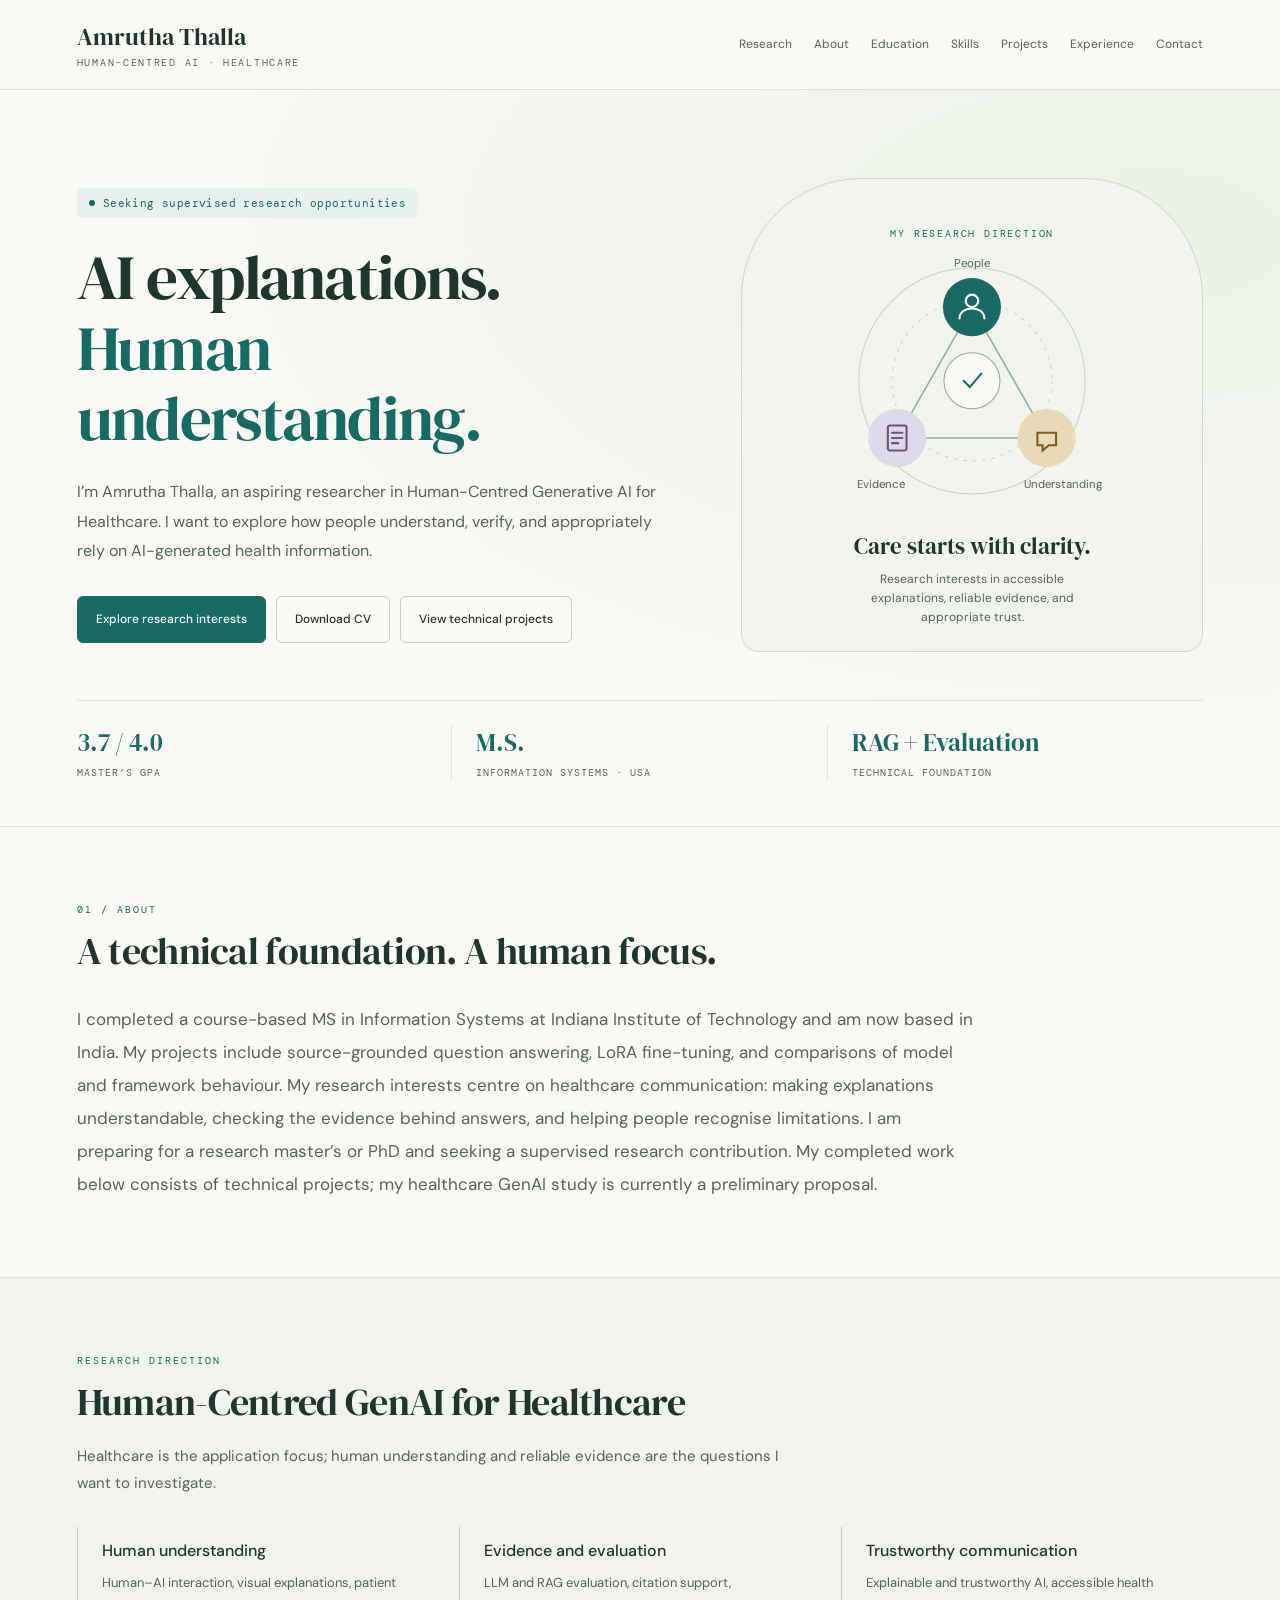
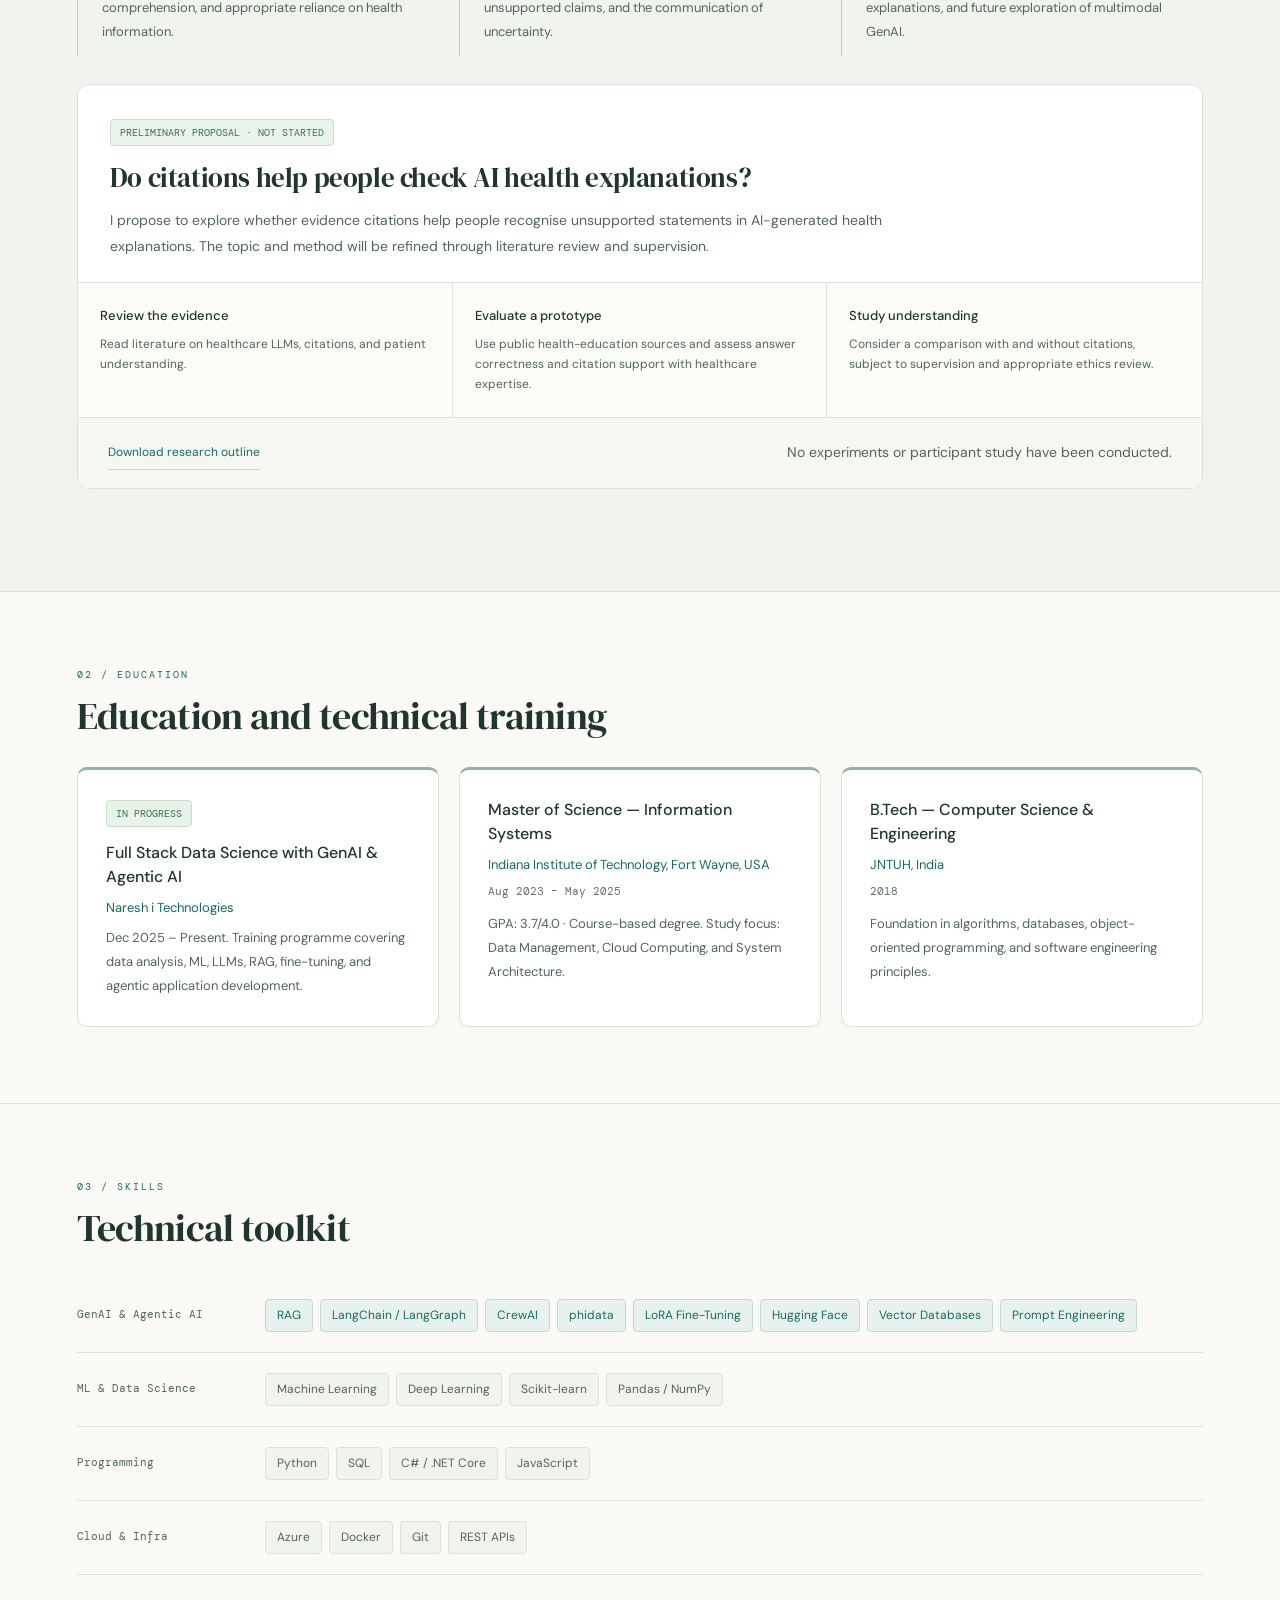
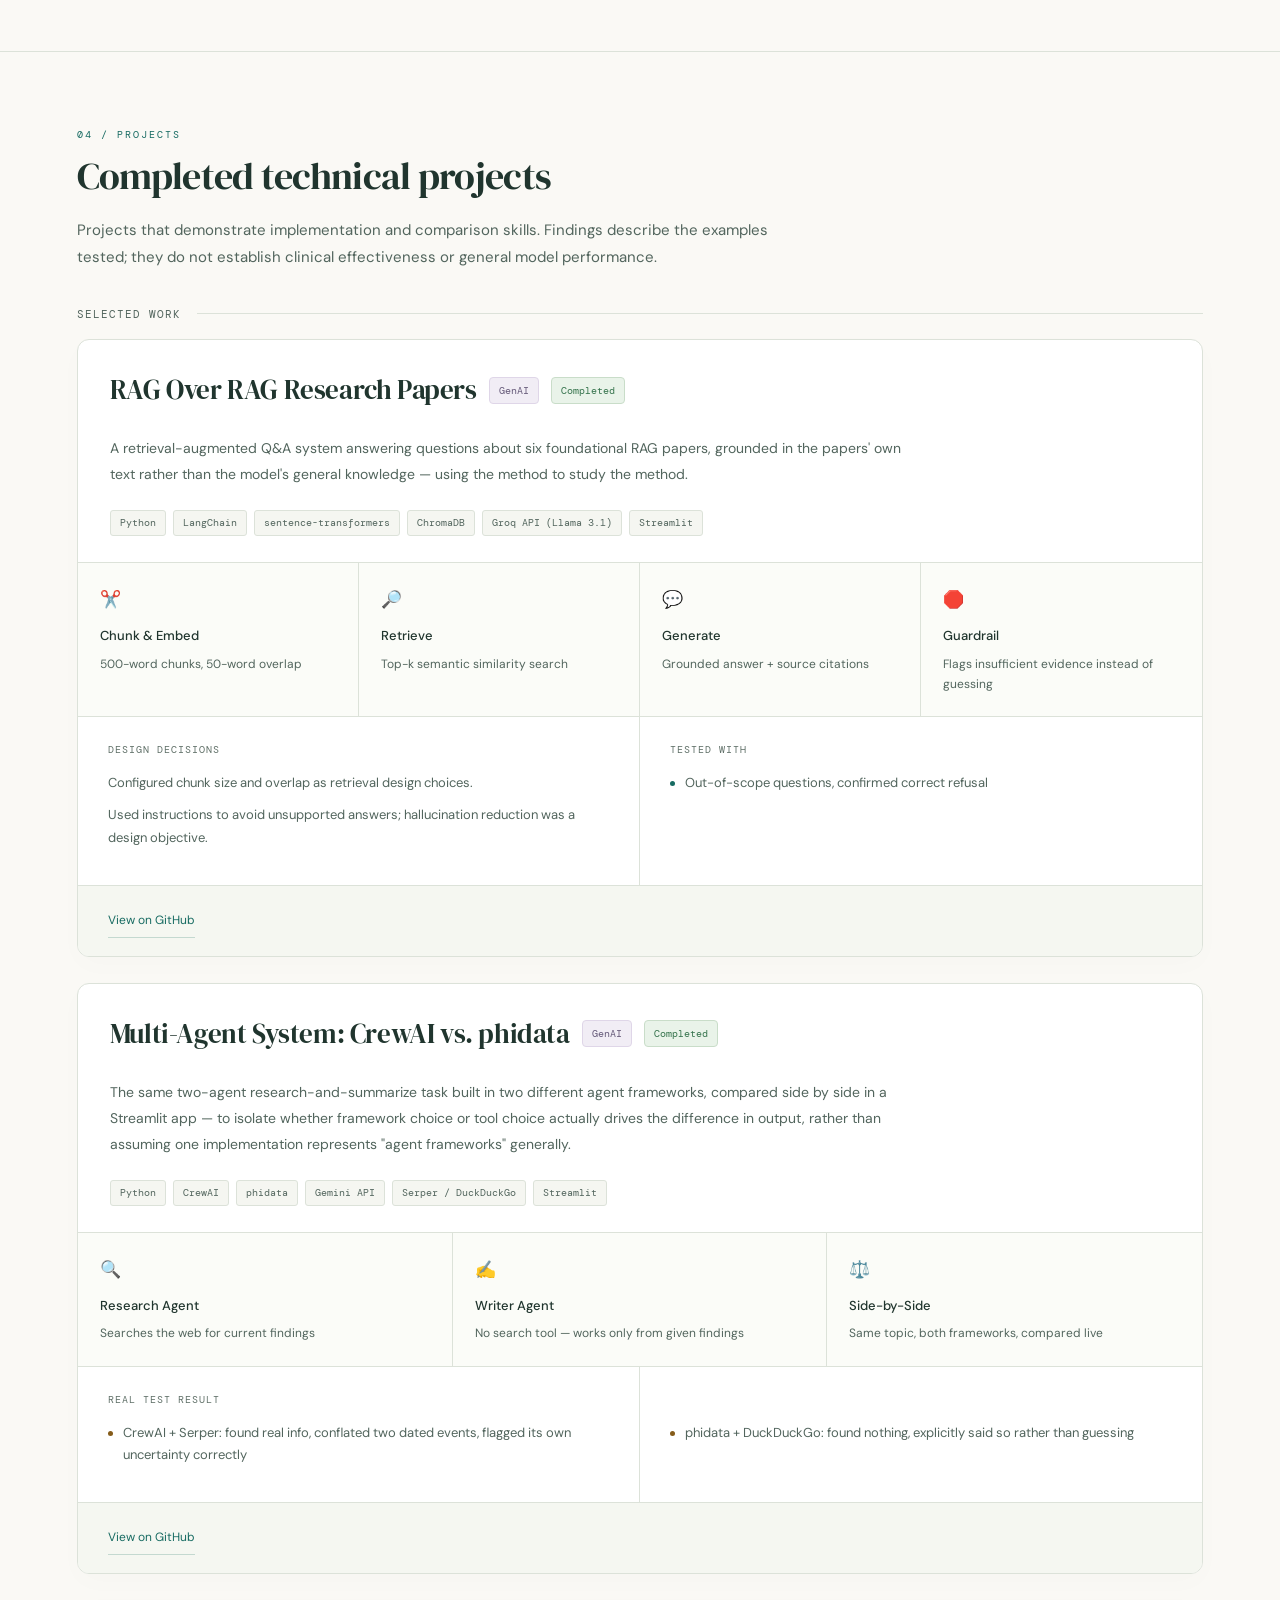
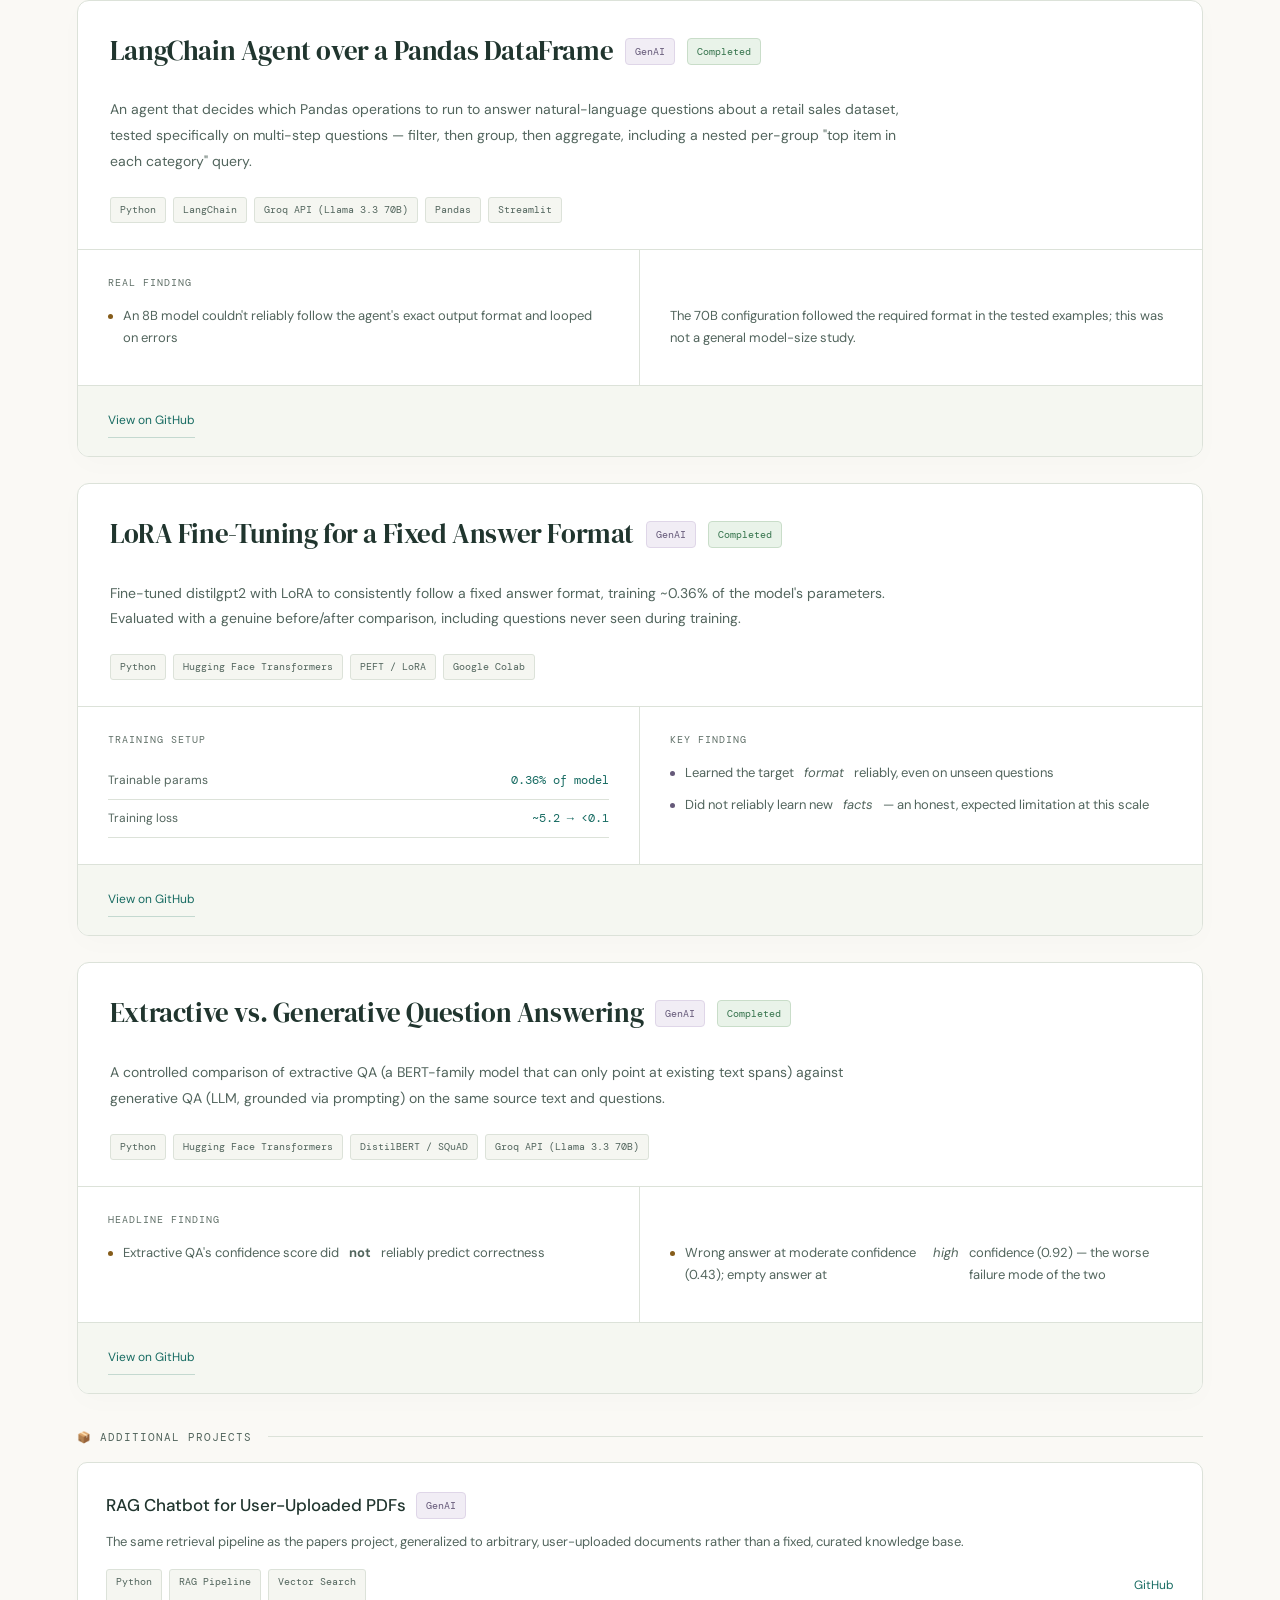
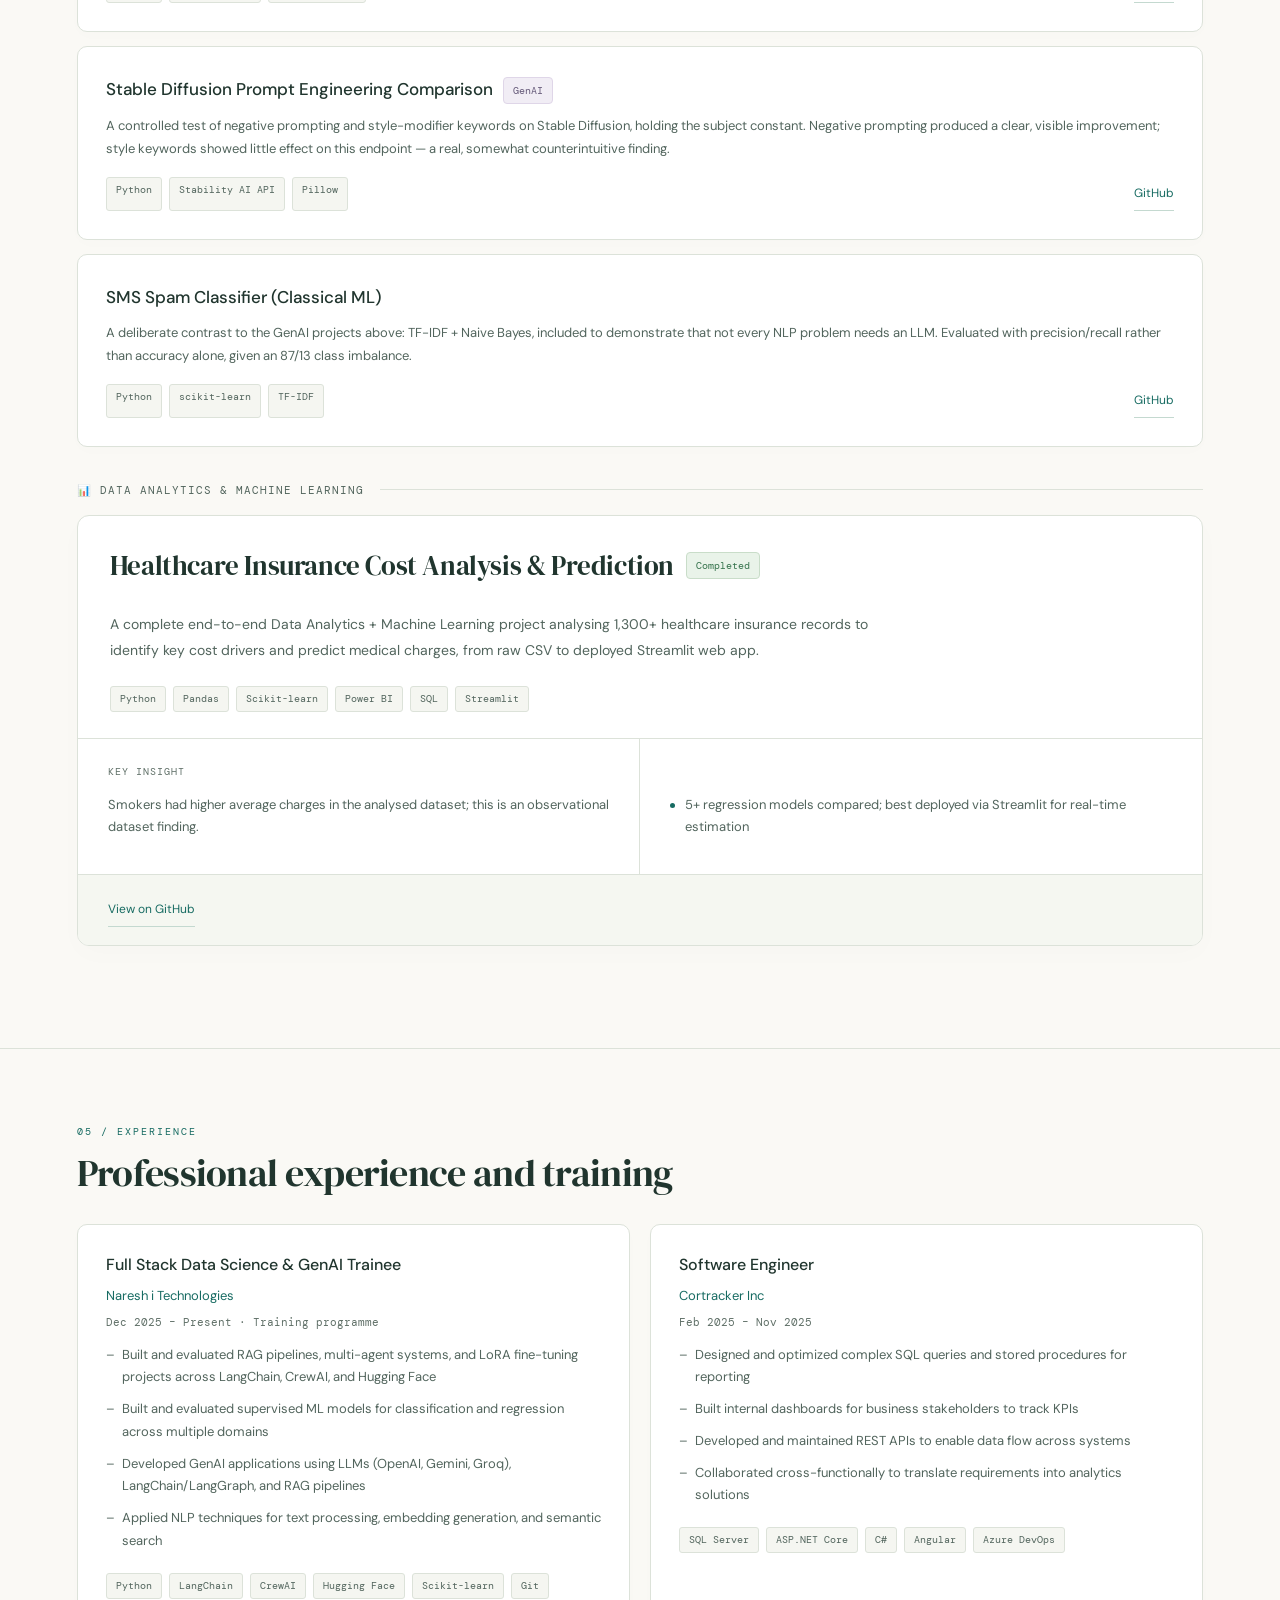
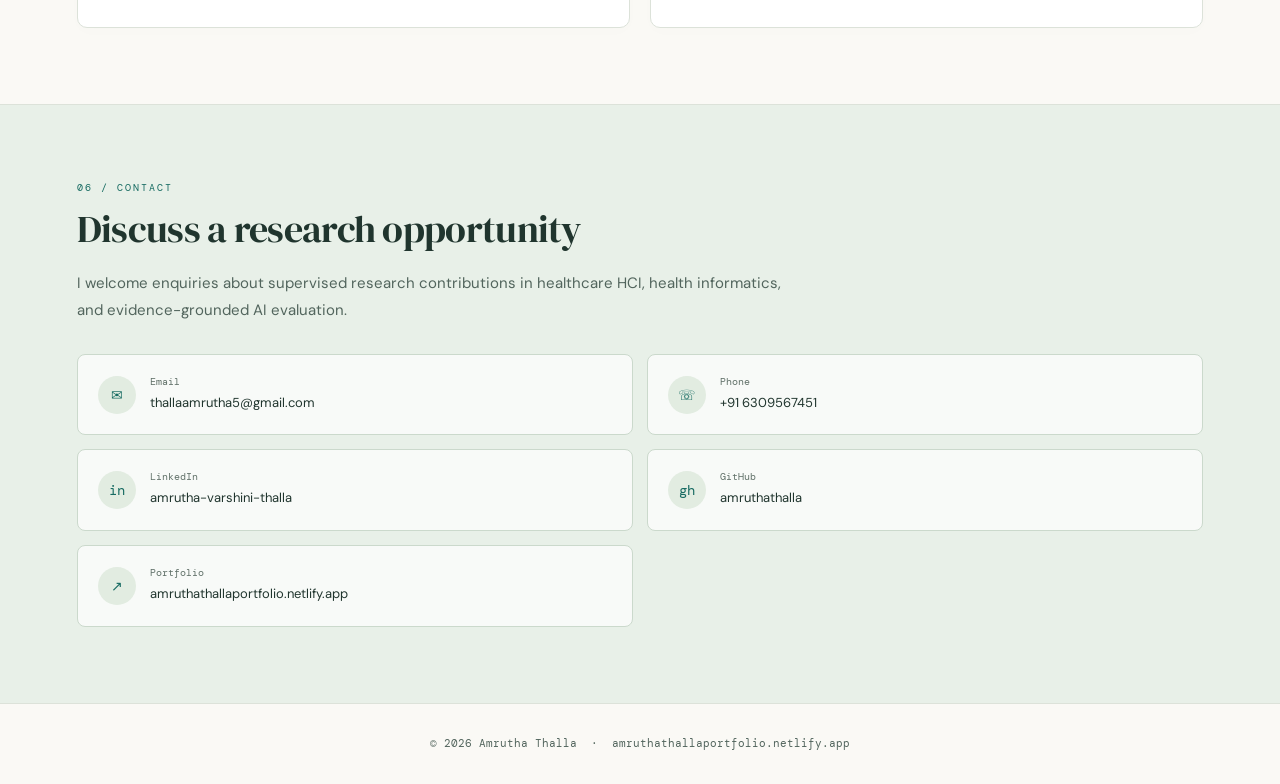
==== commit 16fd261e: "Update index.html" ====
--- a/index.html
+++ b/index.html
@@ -7,194 +7,20 @@
 <title>Amrutha Thalla | Human-Centred GenAI for Healthcare</title>
 <link href="https://fonts.googleapis.com/css2?family=DM+Serif+Display:ital@0;1&amp;family=DM+Mono:wght@400;500&amp;family=DM+Sans:wght@300;400;500&amp;display=swap" rel="stylesheet"/>
 <style>
-:root {
-  --sky: #38bdf8;
-  --sky-dim: rgba(56,189,248,0.15);
-  --sky-border: rgba(56,189,248,0.25);
-  --bg: #060d1a;
-  --bg2: #0d1b2e;
-  --surface: #111f33;
-  --surface2: #162540;
-  --border: rgba(255,255,255,0.07);
-  --border2: rgba(255,255,255,0.12);
-  --text: #e8f0fe;
-  --muted: #7b93b4;
-  --muted2: #4a6480;
-  --accent: #38bdf8;
-  --green: #34d399;
-  --amber: #fbbf24;
-  --violet: #a78bfa;
-}
-* { margin: 0; padding: 0; box-sizing: border-box; }
-body { background: var(--bg); color: var(--text); font-family: 'DM Sans', sans-serif; font-size: 15px; line-height: 1.7; }
-::-webkit-scrollbar { width: 6px; }
-::-webkit-scrollbar-track { background: var(--bg); }
-::-webkit-scrollbar-thumb { background: var(--surface2); border-radius: 3px; }
-
-nav {
-  position: sticky; top: 0; z-index: 100;
-  display: flex; justify-content: space-between; align-items: center;
-  padding: 16px 6%;
-  background: rgba(6,13,26,0.85);
-  backdrop-filter: blur(16px);
-  border-bottom: 1px solid var(--border);
-}
-.nav-logo { font-family: 'DM Serif Display', serif; font-size: 22px; color: var(--sky); letter-spacing: 0.3px; }
-.nav-links { display: flex; gap: 28px; }
-.nav-links a { color: var(--muted); font-size: 13px; text-decoration: none; letter-spacing: 0.3px; transition: color 0.2s; }
-.nav-links a:hover { color: var(--text); }
-
-.hero { padding: 100px 6% 80px; position: relative; overflow: hidden; }
-.hero-glow {
-  position: absolute; top: -80px; left: 50%; transform: translateX(-50%);
-  width: 700px; height: 400px;
-  background: radial-gradient(ellipse at center, rgba(56,189,248,0.08) 0%, transparent 70%);
-  pointer-events: none;
-}
-.hero-grid { display: grid; grid-template-columns: 1fr auto; align-items: center; gap: 60px; max-width: 1100px; margin: 0 auto; }
-.hero-badge {
-  display: inline-flex; align-items: center; gap: 6px;
-  background: var(--sky-dim); color: var(--sky); border: 1px solid var(--sky-border);
-  font-size: 12px; font-family: 'DM Mono', monospace; letter-spacing: 0.5px;
-  padding: 5px 14px; border-radius: 20px; margin-bottom: 20px;
-}
-.hero-badge::before { content: ''; width: 6px; height: 6px; border-radius: 50%; background: var(--green); animation: pulse 2s infinite; }
-@keyframes pulse { 0%,100%{opacity:1}50%{opacity:0.4} }
-.hero h1 { font-family: 'DM Serif Display', serif; font-size: 52px; line-height: 1.1; font-weight: 400; margin-bottom: 14px; }
-.hero h1 em { font-style: italic; color: var(--sky); }
-.hero-sub { color: var(--muted); font-size: 15px; margin-bottom: 32px; max-width: 480px; }
-.hero-btns { display: flex; gap: 12px; flex-wrap: wrap; }
-.btn-primary { background: var(--sky); color: #060d1a; padding: 11px 24px; border-radius: 8px; font-size: 13px; font-weight: 500; text-decoration: none; letter-spacing: 0.3px; transition: opacity 0.2s; }
-.btn-primary:hover { opacity: 0.88; }
-.btn-outline { background: transparent; color: var(--text); padding: 11px 24px; border-radius: 8px; font-size: 13px; border: 1px solid var(--border2); text-decoration: none; transition: border-color 0.2s; }
-.btn-outline:hover { border-color: var(--sky); color: var(--sky); }
-.hero-stats { display: flex; flex-direction: column; gap: 10px; }
-.stat-box { background: var(--surface); border: 1px solid var(--border); border-radius: 10px; padding: 16px 20px; text-align: center; min-width: 120px; }
-.stat-num { font-family: 'DM Serif Display', serif; font-size: 28px; color: var(--sky); }
-.stat-label { font-size: 11px; color: var(--muted); letter-spacing: 0.5px; text-transform: uppercase; margin-top: 2px; }
-
-.section { padding: 72px 6%; border-top: 1px solid var(--border); }
-.section-max { max-width: 1100px; margin: 0 auto; }
-.section-label { font-family: 'DM Mono', monospace; font-size: 11px; letter-spacing: 2px; text-transform: uppercase; color: var(--sky); margin-bottom: 10px; }
-.section-title { font-family: 'DM Serif Display', serif; font-size: 32px; font-weight: 400; margin-bottom: 32px; }
-.section-title-sub { color: var(--muted); font-size: 14px; margin-top: -22px; margin-bottom: 32px; max-width: 650px; }
-
-.about-text { color: var(--muted); font-size: 16px; line-height: 1.9; max-width: 700px; }
-
-.edu-grid { display: grid; grid-template-columns: repeat(3,1fr); gap: 16px; }
-.edu-card { background: var(--surface); border: 1px solid var(--border); border-radius: 12px; padding: 24px; position: relative; overflow: hidden; transition: border-color 0.2s; }
-.edu-card:hover { border-color: var(--border2); }
-.edu-card::after { content: ''; position: absolute; bottom: 0; left: 0; right: 0; height: 2px; background: linear-gradient(90deg, var(--sky), transparent); }
-.edu-badge { display: inline-block; background: rgba(52,211,153,0.12); color: var(--green); border: 1px solid rgba(52,211,153,0.25); font-size: 10px; font-family: 'DM Mono', monospace; padding: 3px 9px; border-radius: 4px; margin-bottom: 14px; }
-.edu-degree { font-size: 15px; font-weight: 500; margin-bottom: 6px; line-height: 1.4; }
-.edu-school { color: var(--sky); font-size: 13px; margin-bottom: 4px; }
-.edu-year { color: var(--muted2); font-size: 12px; font-family: 'DM Mono', monospace; margin-bottom: 10px; }
-.edu-detail { color: var(--muted); font-size: 13px; line-height: 1.6; }
-
-.skills-categories { display: flex; flex-direction: column; gap: 20px; }
-.skill-row { display: flex; gap: 20px; align-items: flex-start; }
-.skill-cat { font-size: 11px; font-family: 'DM Mono', monospace; letter-spacing: 0.5px; color: var(--muted2); width: 140px; flex-shrink: 0; padding-top: 6px; }
-.skill-tags { display: flex; flex-wrap: wrap; gap: 8px; }
-.skill-tag { background: var(--sky-dim); color: var(--sky); border: 1px solid var(--sky-border); padding: 5px 12px; border-radius: 6px; font-size: 13px; }
-.skill-tag.neutral { background: rgba(123,147,180,0.08); color: var(--muted); border-color: rgba(123,147,180,0.15); }
-
-.proj-group-label { display: flex; align-items: center; gap: 10px; margin: 44px 0 16px; }
-.proj-group-label:first-of-type { margin-top: 0; }
-.proj-group-title { font-size: 13px; font-family: 'DM Mono', monospace; letter-spacing: 1px; text-transform: uppercase; color: var(--violet); }
-.proj-group-line { flex: 1; height: 1px; background: var(--border); }
-
-.proj-card { background: var(--surface); border: 1px solid var(--border); border-radius: 14px; overflow: hidden; margin-bottom: 24px; }
-.proj-header { padding: 32px 32px 0; }
-.proj-header-top { display: flex; align-items: flex-start; justify-content: space-between; gap: 20px; margin-bottom: 12px; }
-.proj-title-row { display: flex; align-items: center; gap: 10px; flex-wrap: wrap; }
-.proj-title { font-family: 'DM Serif Display', serif; font-size: 26px; font-weight: 400; }
-.proj-complete { background: rgba(52,211,153,0.12); color: var(--green); border: 1px solid rgba(52,211,153,0.25); font-size: 11px; font-family: 'DM Mono', monospace; padding: 3px 9px; border-radius: 4px; }
-.proj-genai { background: rgba(167,139,250,0.12); color: var(--violet); border: 1px solid rgba(167,139,250,0.3); font-size: 11px; font-family: 'DM Mono', monospace; padding: 3px 9px; border-radius: 4px; }
-.proj-desc { color: var(--muted); font-size: 14px; line-height: 1.8; max-width: 700px; margin-bottom: 20px; }
-.proj-stack { display: flex; flex-wrap: wrap; gap: 6px; margin-bottom: 28px; }
-.proj-tag { background: var(--bg2); color: var(--muted); border: 1px solid var(--border2); font-size: 12px; font-family: 'DM Mono', monospace; padding: 4px 10px; border-radius: 4px; }
-
-.proj-modules { display: grid; grid-template-columns: repeat(5,1fr); border-top: 1px solid var(--border); }
-.proj-modules.cols-4 { grid-template-columns: repeat(4,1fr); }
-.proj-modules.cols-3 { grid-template-columns: repeat(3,1fr); }
-.proj-module { padding: 20px; border-right: 1px solid var(--border); display: flex; flex-direction: column; gap: 6px; }
-.proj-module:last-child { border-right: none; }
-.module-icon { font-size: 18px; margin-bottom: 4px; }
-.module-name { font-size: 13px; font-weight: 500; color: var(--text); }
-.module-desc { font-size: 12px; color: var(--muted); line-height: 1.5; }
-
-.proj-lower { display: grid; grid-template-columns: 1fr 1fr; border-top: 1px solid var(--border); }
-.proj-dataset { padding: 24px 28px; border-right: 1px solid var(--border); }
-.proj-insights { padding: 24px 28px; }
-.lower-title { font-size: 11px; font-family: 'DM Mono', monospace; letter-spacing: 1px; color: var(--muted2); text-transform: uppercase; margin-bottom: 14px; }
-.dataset-row { display: flex; justify-content: space-between; padding: 7px 0; border-bottom: 1px solid var(--border); font-size: 13px; gap: 12px; }
-.dataset-row:last-child { border-bottom: none; }
-.dataset-key { color: var(--muted); }
-.dataset-val { color: var(--sky); font-family: 'DM Mono', monospace; text-align: right; }
-.insight-item { display: flex; align-items: flex-start; gap: 10px; margin-bottom: 12px; font-size: 13px; color: var(--muted); line-height: 1.5; }
-.insight-dot { width: 6px; height: 6px; border-radius: 50%; background: var(--sky); flex-shrink: 0; margin-top: 6px; }
-.insight-dot.violet { background: var(--violet); }
-.insight-dot.amber { background: var(--amber); }
-
-.proj-footer { padding: 20px 32px; border-top: 1px solid var(--border); background: var(--bg2); display: flex; align-items: center; justify-content: space-between; flex-wrap: wrap; gap: 12px; }
-.proj-footer-links { display: flex; gap: 12px; }
-.proj-link { display: inline-flex; align-items: center; gap: 6px; color: var(--sky); text-decoration: none; font-size: 13px; font-family: 'DM Mono', monospace; padding: 9px 18px; border: 1px solid var(--sky-border); border-radius: 6px; background: var(--sky-dim); transition: opacity 0.2s; }
-.proj-link:hover { opacity: 0.8; }
-.proj-future { display: flex; flex-wrap: wrap; gap: 6px; }
-.future-tag { font-size: 11px; color: var(--muted2); background: var(--surface2); border: 1px solid var(--border); padding: 3px 10px; border-radius: 4px; font-family: 'DM Mono', monospace; }
-
-/* Compact cards for "Additional Projects" */
-.proj-compact { background: var(--surface); border: 1px solid var(--border); border-radius: 12px; padding: 22px 26px; margin-bottom: 14px; }
-.proj-compact-title-row { display: flex; align-items: center; gap: 10px; flex-wrap: wrap; margin-bottom: 8px; }
-.proj-compact-title { font-size: 17px; font-weight: 500; }
-.proj-compact-desc { color: var(--muted); font-size: 13px; line-height: 1.7; margin-bottom: 12px; }
-.proj-compact-footer { display: flex; align-items: center; justify-content: space-between; flex-wrap: wrap; gap: 10px; }
-.proj-compact-stack { display: flex; flex-wrap: wrap; gap: 5px; }
-
-.exp-grid { display: grid; grid-template-columns: 1fr 1fr; gap: 16px; }
-.exp-card { background: var(--surface); border: 1px solid var(--border); border-radius: 12px; padding: 24px; }
-.exp-title { font-size: 15px; font-weight: 500; margin-bottom: 4px; }
-.exp-place { color: var(--sky); font-size: 13px; margin-bottom: 4px; }
-.exp-period { color: var(--muted2); font-size: 12px; font-family: 'DM Mono', monospace; margin-bottom: 14px; }
-.exp-bullets { list-style: none; display: flex; flex-direction: column; gap: 7px; }
-.exp-bullets li { font-size: 13px; color: var(--muted); padding-left: 14px; position: relative; line-height: 1.5; }
-.exp-bullets li::before { content: '–'; position: absolute; left: 0; color: var(--muted2); }
-.exp-env { display: flex; flex-wrap: wrap; gap: 5px; margin-top: 14px; }
-.env-tag { font-size: 11px; color: var(--muted2); background: var(--bg); border: 1px solid var(--border); padding: 2px 8px; border-radius: 3px; font-family: 'DM Mono', monospace; }
-
-.contact-grid { display: flex; gap: 12px; flex-wrap: wrap; }
-.contact-chip { display: flex; align-items: center; gap: 12px; background: var(--surface); border: 1px solid var(--border); border-radius: 10px; padding: 14px 18px; text-decoration: none; color: inherit; transition: border-color 0.2s; }
-.contact-chip:hover { border-color: var(--sky); }
-.chip-icon { width: 32px; height: 32px; border-radius: 8px; background: var(--sky-dim); display: flex; align-items: center; justify-content: center; font-size: 14px; color: var(--sky); font-weight: 500; font-family: 'DM Mono', monospace; }
-.chip-label { font-size: 11px; color: var(--muted2); letter-spacing: 0.3px; }
-.chip-val { font-size: 13px; font-weight: 500; color: var(--text); }
-
-footer { text-align: center; padding: 28px; background: var(--bg2); border-top: 1px solid var(--border); color: var(--muted2); font-size: 12px; font-family: 'DM Mono', monospace; }
-
-@media(max-width:900px){
-  .hero-grid { grid-template-columns: 1fr; }
-  .hero-stats { flex-direction: row; }
-  .edu-grid { grid-template-columns: 1fr 1fr; }
-  .proj-modules { grid-template-columns: repeat(3,1fr); }
-  .proj-modules.cols-4, .proj-modules.cols-3 { grid-template-columns: repeat(2,1fr); }
-  .proj-lower { grid-template-columns: 1fr; }
-  .proj-dataset { border-right: none; border-bottom: 1px solid var(--border); }
-  .exp-grid { grid-template-columns: 1fr; }
-}
-@media(max-width:580px){
-  .hero h1 { font-size: 36px; }
-  .edu-grid { grid-template-columns: 1fr; }
-  .proj-modules, .proj-modules.cols-4, .proj-modules.cols-3 { grid-template-columns: 1fr 1fr; }
-  .skill-row { flex-direction: column; gap: 8px; }
-  .skill-cat { width: auto; }
-}
-
-html{scroll-behavior:smooth;scroll-padding-top:100px} :root{--muted:#a4b5ce;--muted2:#92a7c2} a:focus-visible{outline:3px solid var(--sky);outline-offset:5px}.skip-link{position:absolute;left:12px;top:-80px;z-index:200;background:var(--sky);color:var(--bg);padding:12px}.skip-link:focus{top:12px}.hero-grid{grid-template-columns:minmax(0,1fr) 240px}.nav-links{flex-wrap:wrap;gap:18px}.proj-title{line-height:1.35}.contact-chip{max-width:100%}.chip-val{overflow-wrap:anywhere}@media(max-width:900px){.hero-grid{grid-template-columns:1fr}.hero-stats{flex-wrap:wrap}nav{flex-direction:column;align-items:flex-start;gap:12px}.nav-links{gap:10px 18px}.hero{padding-top:60px}}@media(max-width:580px){.hero{padding:48px 6%}.section{padding:48px 6%}.proj-header{padding:22px 20px 0}.proj-title{font-size:23px}.proj-footer{padding:20px}.proj-insights,.proj-dataset{padding:20px}.stat-box{min-width:0;flex:1 1 140px}.nav-links a{font-size:12px}}@media(prefers-reduced-motion:reduce){html{scroll-behavior:auto}.hero-badge::before{animation:none}}
+:root{--sky:#176b62;--sky-dim:#e7f1ed;--sky-border:#c4d9d0;--bg:#faf9f5;--bg2:#f1f3ed;--surface:#fff;--surface2:#eaf0e9;--border:#dce2d9;--border2:#c4cec3;--text:#20352e;--muted:#52655d;--muted2:#607068;--accent:#176b62;--green:#35734c;--amber:#855c1a;--violet:#655979}
+*{box-sizing:border-box;margin:0;padding:0}html{scroll-behavior:smooth;scroll-padding-top:100px}body{background:var(--bg);color:var(--text);font:16px/1.75 'DM Sans',sans-serif}a{color:var(--sky)}a:focus-visible{outline:3px solid #176b62;outline-offset:5px}::selection{background:#cfe3d8}nav{position:sticky;top:0;z-index:100;display:flex;align-items:center;justify-content:space-between;gap:24px;padding:20px max(6%,calc((100% - 1200px)/2));background:rgba(250,249,245,.96);border-bottom:1px solid var(--border);backdrop-filter:blur(12px)}.nav-logo{font:24px 'DM Serif Display',serif;white-space:nowrap}.nav-logo small{display:block;font:10px 'DM Mono',monospace;letter-spacing:1.7px;text-transform:uppercase;color:var(--muted);margin-top:3px}.nav-links{display:flex;gap:22px;flex-wrap:wrap}.nav-links a{font-size:12px;text-decoration:none;color:var(--muted);padding:4px 0;border-bottom:1px solid transparent}.nav-links a:hover{color:var(--sky);border-color:var(--sky)}
+.hero{padding:88px 6% 46px;position:relative;overflow:hidden;background:radial-gradient(ellipse at 90% 20%,#e9f0e5 0,transparent 60%)}.hero-glow{display:none}.hero-grid{max-width:1200px;margin:auto;display:grid;grid-template-columns:minmax(0,1.3fr) minmax(0,1fr);gap:64px;align-items:center}.hero-badge{font:11px 'DM Mono',monospace;letter-spacing:.4px;display:inline-flex;align-items:center;gap:8px;color:var(--sky);padding:8px 12px;background:var(--sky-dim);border-radius:6px;margin-bottom:24px}.hero-badge:before{content:'';width:6px;height:6px;border-radius:50%;background:var(--sky)}.hero h1{font:clamp(42px,4.9vw,65px)/1.12 'DM Serif Display',serif;letter-spacing:-1.7px;margin-bottom:24px}.hero h1 em{font-style:normal;color:var(--sky)}.hero-sub{font-size:16px;color:var(--muted);line-height:1.85;margin-bottom:30px}.hero-btns{display:flex;flex-wrap:wrap;gap:10px}.btn-primary,.btn-outline{display:inline-flex;align-items:center;justify-content:center;text-decoration:none;padding:12px 18px;font-size:12px;font-weight:500;border-radius:6px;border:1px solid var(--border2);transition:background .2s,transform .2s}.btn-primary{background:var(--sky);color:white;border-color:var(--sky)}.btn-outline{background:transparent;color:var(--text)}.btn-primary:hover{background:#11574f;transform:translateY(-2px)}.btn-outline:hover{background:var(--sky-dim);border-color:var(--sky)}
+.focus-panel{border:1px solid #ccd8ca;background:#f0f4ec;border-radius:120px 120px 18px 18px;padding:38px 28px 24px;position:relative}.focus-panel svg{display:block;width:100%;height:auto;max-height:270px}.focus-kicker{text-align:center;font:10px 'DM Mono',monospace;letter-spacing:1.8px;text-transform:uppercase;color:var(--sky);margin:10px 0}.focus-caption{text-align:center;font:23px/1.3 'DM Serif Display',serif;margin:12px auto 8px}.focus-note{text-align:center;font-size:12px;line-height:1.6;color:var(--muted);max-width:260px;margin:auto}.hero-stats{max-width:1200px;margin:48px auto 0;display:grid;grid-template-columns:repeat(3,1fr);border-top:1px solid var(--border);padding-top:24px}.stat-box{padding:0 24px;border-right:1px solid var(--border);background:transparent;text-align:left}.stat-box:first-child{padding-left:0}.stat-box:last-child{border-right:0}.stat-num{font:25px 'DM Serif Display',serif;color:var(--sky)}.stat-label{font:10px/1.5 'DM Mono',monospace;color:var(--muted);text-transform:uppercase;letter-spacing:1px;margin-top:6px}
+.section{padding:76px 6%;border-top:1px solid var(--border)}.section-max{max-width:1200px;margin:auto}.section-label{font:10px 'DM Mono',monospace;text-transform:uppercase;letter-spacing:2px;color:var(--sky);margin-bottom:12px}.section-title{font:clamp(30px,3vw,40px)/1.2 'DM Serif Display',serif;letter-spacing:-.7px;font-weight:400;margin-bottom:28px}.section-title-sub{color:var(--muted);max-width:720px;font-size:15px;line-height:1.8;margin:-10px 0 30px}.about-text{max-width:900px;font-size:17px;line-height:1.95;color:var(--muted)}#research{background:var(--bg2)}#contact{background:#e8f0e8}.edu-grid{display:grid;grid-template-columns:repeat(3,minmax(0,1fr));gap:20px}.edu-card,.exp-card,.proj-compact{background:var(--surface);border:1px solid var(--border);border-radius:10px;padding:28px;box-shadow:0 4px 15px #20352e03}.edu-card{position:relative;border-top:3px solid #95b3a0}#research .edu-card{background:transparent;box-shadow:none;border:0;border-left:1px solid #bfcec1;border-radius:0;padding:12px 24px}.edu-badge,.proj-complete,.proj-genai{display:inline-block;font:10px/1.5 'DM Mono',monospace;padding:5px 9px;border-radius:4px;color:var(--green);background:#e9f3e9;border:1px solid #c9ddc9}.edu-badge{margin-bottom:14px}.proj-genai{color:var(--violet);background:#f1edf5;border-color:#dfd6e8}.edu-degree,.exp-title{font-size:16px;font-weight:500;line-height:1.5;margin-bottom:8px}.edu-school,.exp-place{font-size:13px;color:var(--sky);margin-bottom:6px}.edu-year,.exp-period{font:11px/1.6 'DM Mono',monospace;color:var(--muted2);margin-bottom:12px}.edu-detail{font-size:13px;color:var(--muted);line-height:1.85}.skills-categories{display:flex;flex-direction:column;gap:0}.skill-row{display:flex;gap:28px;align-items:flex-start;padding:20px 0;border-bottom:1px solid var(--border)}.skill-cat{width:160px;flex-shrink:0;font:11px/1.6 'DM Mono',monospace;color:var(--muted);padding-top:7px}.skill-tags,.proj-stack,.exp-env,.proj-compact-stack,.proj-future{display:flex;gap:7px;flex-wrap:wrap}.skill-tag{border:1px solid var(--sky-border);background:var(--sky-dim);color:var(--sky);font-size:12px;padding:5px 11px;border-radius:4px}.skill-tag.neutral{color:var(--muted);background:#f1f3ed;border-color:var(--border)}
+.proj-group-label{display:flex;gap:16px;align-items:center;margin:36px 0 18px}.proj-group-title{font:11px 'DM Mono',monospace;text-transform:uppercase;letter-spacing:1px;color:var(--muted)}.proj-group-line{height:1px;background:var(--border);flex:1}.proj-card{background:white;border:1px solid var(--border);border-radius:12px;overflow:hidden;margin-bottom:26px;box-shadow:0 8px 28px #20352e04}.proj-header{padding:32px 32px 0}.proj-header-top,.proj-title-row{display:flex;gap:12px;align-items:center;flex-wrap:wrap;margin-bottom:14px}.proj-title{font:27px/1.35 'DM Serif Display',serif;letter-spacing:-.4px}.proj-desc{font-size:14px;line-height:1.85;color:var(--muted);max-width:800px;margin:12px 0 22px}.proj-stack{margin-bottom:26px}.proj-tag,.env-tag,.future-tag{font:10px/1.6 'DM Mono',monospace;color:var(--muted);background:#f5f6f1;border:1px solid var(--border);border-radius:3px;padding:4px 9px}.proj-modules{display:grid;grid-template-columns:repeat(5,minmax(0,1fr));border-top:1px solid var(--border);background:#fbfcf8}.proj-modules.cols-4{grid-template-columns:repeat(4,minmax(0,1fr))}.proj-modules.cols-3{grid-template-columns:repeat(3,minmax(0,1fr))}.proj-module{padding:22px;border-right:1px solid var(--border)}.proj-module:last-child{border:0}.module-icon{font-size:17px;margin-bottom:10px}.module-name{font-size:13px;font-weight:500;margin-bottom:6px}.module-desc{font-size:12px;line-height:1.7;color:var(--muted)}.proj-lower{display:grid;grid-template-columns:1fr 1fr;border-top:1px solid var(--border)}.proj-insights,.proj-dataset{padding:26px 30px}.proj-dataset{border-right:1px solid var(--border)}.lower-title{font:10px 'DM Mono',monospace;color:var(--muted2);letter-spacing:1px;text-transform:uppercase;margin-bottom:16px}.dataset-row{display:flex;justify-content:space-between;gap:12px;border-bottom:1px solid var(--border);padding:8px 0;font-size:12px}.dataset-key{color:var(--muted)}.dataset-val{color:var(--sky);text-align:right;font-family:'DM Mono',monospace;overflow-wrap:anywhere}.insight-item{display:flex;gap:10px;font-size:13px;color:var(--muted);line-height:1.7;margin-bottom:10px}.insight-dot{height:5px;width:5px;background:var(--sky);border-radius:50%;flex-shrink:0;margin-top:9px}.insight-dot.violet{background:var(--violet)}.insight-dot.amber{background:var(--amber)}.proj-footer{padding:18px 30px;background:#f5f7f1;border-top:1px solid var(--border);display:flex;gap:14px;align-items:center;justify-content:space-between;flex-wrap:wrap}.proj-footer-links{display:flex;gap:10px;flex-wrap:wrap}.proj-link{font-size:12px;color:var(--sky);text-decoration:none;border-bottom:1px solid var(--sky-border);padding:6px 0}.proj-link:hover{border-color:var(--sky)}.proj-compact{margin-bottom:14px}.proj-compact-title-row{display:flex;align-items:center;gap:10px;flex-wrap:wrap;margin-bottom:10px}.proj-compact-title{font-size:17px;font-weight:500}.proj-compact-desc{font-size:13px;color:var(--muted);margin-bottom:16px}.proj-compact-footer{display:flex;justify-content:space-between;gap:15px;flex-wrap:wrap}.exp-grid{display:grid;grid-template-columns:1fr 1fr;gap:20px}.exp-bullets{list-style:none;display:flex;flex-direction:column;gap:9px}.exp-bullets li{font-size:13px;color:var(--muted);padding-left:16px;position:relative}.exp-bullets li:before{content:'–';position:absolute;left:0}.exp-env{margin-top:20px}.contact-grid{display:grid;grid-template-columns:repeat(2,minmax(0,1fr));gap:14px}.contact-chip{display:flex;align-items:center;gap:14px;padding:20px;background:#ffffffb3;border:1px solid #cbd9cc;border-radius:8px;text-decoration:none;color:var(--text);min-width:0;transition:background .2s}.contact-chip:hover{background:white}.chip-icon{width:38px;height:38px;flex-shrink:0;background:#e2ece1;color:var(--sky);display:flex;align-items:center;justify-content:center;border-radius:50%;font:14px 'DM Mono',monospace}.chip-label{font:10px 'DM Mono',monospace;color:var(--muted2);margin-bottom:4px}.chip-val{font-size:13px;overflow-wrap:anywhere}footer{padding:30px 6%;text-align:center;background:var(--bg);color:var(--muted);font:11px/1.8 'DM Mono',monospace;border-top:1px solid var(--border)}.skip-link{position:absolute;top:-100px;left:10px;z-index:200;padding:12px;background:var(--sky);color:white}.skip-link:focus{top:10px}
+@media(max-width:1000px){nav{flex-direction:column;align-items:flex-start;gap:10px;padding:14px 6%}.nav-logo small{display:none}.nav-links{gap:8px 20px}.hero{padding-top:60px}.hero-grid{gap:32px}.hero h1{font-size:48px}.edu-grid{gap:12px}.edu-card{padding:20px}.proj-modules{grid-template-columns:repeat(3,minmax(0,1fr))}.proj-modules.cols-4{grid-template-columns:repeat(2,minmax(0,1fr))}}
+@media(max-width:700px){html{scroll-padding-top:130px}.hero{padding:44px 6% 32px}.hero-grid{grid-template-columns:1fr;gap:36px}.hero h1{font-size:44px}.focus-panel{max-width:430px;width:100%;margin:auto;padding-top:24px}.focus-panel svg{max-height:220px}.hero-stats{margin-top:32px;gap:12px}.stat-box{padding:0 10px}.stat-num{font-size:20px}.stat-label{font-size:9px}.section{padding:48px 6%}.edu-grid,.exp-grid,.contact-grid{grid-template-columns:1fr}.edu-card{padding:24px}.skill-row{flex-direction:column;gap:12px}.skill-cat{width:auto}.proj-header{padding:24px 20px 0}.proj-title{font-size:24px}.proj-modules,.proj-modules.cols-3,.proj-modules.cols-4{grid-template-columns:1fr}.proj-module{border-right:0;border-bottom:1px solid var(--border);padding:18px 20px}.proj-lower{grid-template-columns:1fr}.proj-insights,.proj-dataset{padding:22px 20px;border-right:0!important}.proj-insights+.proj-insights{border-top:1px solid var(--border)}.proj-footer{padding:18px 20px}.nav-links a{font-size:11px}.hero-badge{font-size:10px}.hero-btns a{flex:1 1 auto}.about-text{font-size:15px}.contact-chip{padding:18px}.section-title-sub{font-size:14px}}
+@media(prefers-reduced-motion:reduce){html{scroll-behavior:auto}*{transition:none!important}}
 </style>
 <meta content="Amrutha Thalla — MS in Information Systems, GPA 3.7/4.0. Technical projects in RAG and model evaluation, with research interests in human-centred generative AI for healthcare." name="description"/></head>
 <body><a class="skip-link" href="#about">Skip to content</a>
 <nav aria-label="Main navigation">
-<span class="nav-logo">Amrutha</span>
+<span class="nav-logo">Amrutha Thalla<small>Human-centred AI · Healthcare</small></span>
 <div class="nav-links">
 <a href="#research">Research</a><a href="#about">About</a>
 <a href="#education">Education</a>
@@ -209,17 +35,17 @@
 <div class="hero-grid">
 <div>
 <div class="hero-badge">Seeking supervised research opportunities</div>
-<h1>Hi, I'm<br/><em>Amrutha Thalla</em></h1>
-<p class="hero-sub" style="max-width:650px">Aspiring researcher in Human-Centred Generative AI for Healthcare. I build with RAG and evaluate model outputs, and want to study how people understand, verify, and appropriately rely on AI-generated health information.</p>
+<h1>AI explanations.<br/><em>Human understanding.</em></h1>
+<p class="hero-sub" style="max-width:650px">I’m Amrutha Thalla, an aspiring researcher in Human-Centred Generative AI for Healthcare. I want to explore how people understand, verify, and appropriately rely on AI-generated health information.</p>
 <div class="hero-btns"><a class="btn-primary" href="#research">Explore research interests</a><a class="btn-outline" download="" href="assets/Amrutha_Thalla_CV.pdf">Download CV</a><a class="btn-outline" href="#projects">View technical projects</a></div>
 </div>
-<div class="hero-stats"><div class="stat-box"><div class="stat-num">3.7 / 4.0</div><div class="stat-label">Master’s GPA</div></div><div class="stat-box"><div class="stat-num">M.S.</div><div class="stat-label">Information Systems · USA</div></div><div class="stat-box"><div class="stat-num">RAG + Evaluation</div><div class="stat-label">Technical foundation</div></div></div>
-</div>
-</section>
+
+<aside aria-label="Research interests: people, evidence and understanding" class="focus-panel"><div class="focus-kicker">My research direction</div><svg aria-hidden="true" viewbox="0 0 360 260" xmlns="http://www.w3.org/2000/svg"><circle cx="180" cy="126" fill="none" r="109" stroke="#c5d6c6" stroke-width="1"></circle><circle cx="180" cy="126" fill="none" r="77" stroke="#c5d6c6" stroke-dasharray="3 6"></circle><path d="M180 55L108 181H252Z" fill="none" stroke="#91b0a0" stroke-width="1.5"></path><circle cx="180" cy="55" fill="#176b62" r="28"></circle><circle cx="108" cy="181" fill="#ded9e9" r="28"></circle><circle cx="252" cy="181" fill="#e7dab9" r="28"></circle><circle cx="180" cy="126" fill="#faf9f5" r="27" stroke="#91b0a0"></circle><g fill="none" stroke="#fff" stroke-linecap="round" stroke-width="2"><circle cx="180" cy="49" r="6"></circle><path d="M168 66c0-13 24-13 24 0"></path></g><g fill="none" stroke="#655979" stroke-linecap="round" stroke-width="2"><rect height="24" rx="2" width="18" x="99" y="169"></rect><path d="M103 176h10m-10 5h10m-10 5h6"></path></g><g fill="none" stroke="#855c1a" stroke-linecap="round" stroke-width="2"><path d="M243 176h18v12h-7l-6 5v-5h-5z"></path></g><path d="M172 126l6 6 11-13" fill="none" stroke="#176b62" stroke-linecap="round" stroke-width="2"></path><g fill="#52655d" font-family="'DM Sans',sans-serif" font-size="11" text-anchor="middle"><text x="180" y="16">People</text><text x="92" y="229">Evidence</text><text x="268" y="229">Understanding</text></g></svg><p class="focus-caption">Care starts with clarity.</p><p class="focus-note">Research interests in accessible explanations, reliable evidence, and appropriate trust.</p></aside></div>
+<div class="hero-stats"><div class="stat-box"><div class="stat-num">3.7 / 4.0</div><div class="stat-label">Master’s GPA</div></div><div class="stat-box"><div class="stat-num">M.S.</div><div class="stat-label">Information Systems · USA</div></div><div class="stat-box"><div class="stat-num">RAG + Evaluation</div><div class="stat-label">Technical foundation</div></div></div></section>
 <section class="section" id="about">
 <div class="section-max">
 <div class="section-label">01 / about</div>
-<h2 class="section-title">Who I am</h2>
+<h2 class="section-title">A technical foundation. A human focus.</h2>
 <p class="about-text">I completed a course-based MS in Information Systems at Indiana Institute of Technology and am now based in India. My projects include source-grounded question answering, LoRA fine-tuning, and comparisons of model and framework behaviour. My research interests centre on healthcare communication: making explanations understandable, checking the evidence behind answers, and helping people recognise limitations. I am preparing for a research master’s or PhD and seeking a supervised research contribution. My completed work below consists of technical projects; my healthcare GenAI study is currently a preliminary proposal.</p>
 </div>
 </section><section class="section" id="research"><div class="section-max"><div class="section-label">Research direction</div><h2 class="section-title">Human-Centred GenAI for Healthcare</h2><p class="section-title-sub">Healthcare is the application focus; human understanding and reliable evidence are the questions I want to investigate.</p><div class="edu-grid"><article class="edu-card"><h3 class="edu-degree">Human understanding</h3><p class="edu-detail">Human–AI interaction, visual explanations, patient comprehension, and appropriate reliance on health information.</p></article><article class="edu-card"><h3 class="edu-degree">Evidence and evaluation</h3><p class="edu-detail">LLM and RAG evaluation, citation support, unsupported claims, and the communication of uncertainty.</p></article><article class="edu-card"><h3 class="edu-degree">Trustworthy communication</h3><p class="edu-detail">Explainable and trustworthy AI, accessible health explanations, and future exploration of multimodal GenAI.</p></article></div><article class="proj-card" style="margin-top:28px"><div class="proj-header"><span class="edu-badge">PRELIMINARY PROPOSAL · NOT STARTED</span><h3 class="proj-title">Do citations help people check AI health explanations?</h3><p class="proj-desc">I propose to explore whether evidence citations help people recognise unsupported statements in AI-generated health explanations. The topic and method will be refined through literature review and supervision.</p></div><div class="proj-modules cols-3"><div class="proj-module"><div class="module-name">Review the evidence</div><p class="module-desc">Read literature on healthcare LLMs, citations, and patient understanding.</p></div><div class="proj-module"><div class="module-name">Evaluate a prototype</div><p class="module-desc">Use public health-education sources and assess answer correctness and citation support with healthcare expertise.</p></div><div class="proj-module"><div class="module-name">Study understanding</div><p class="module-desc">Consider a comparison with and without citations, subject to supervision and appropriate ethics review.</p></div></div><div class="proj-footer"><a class="proj-link" download="" href="assets/Amrutha_Thalla_Preliminary_Research_Outline.pdf">Download research outline</a><span class="proj-desc" style="margin:0">No experiments or participant study have been conducted.</span></div></article></div></section>
@@ -303,7 +129,7 @@
 <h2 class="section-title">Completed technical projects</h2>
 <p class="section-title-sub">Projects that demonstrate implementation and comparison skills. Findings describe the examples tested; they do not establish clinical effectiveness or general model performance.</p>
 <div class="proj-group-label">
-<span class="proj-group-title">⚡ Featured</span>
+<span class="proj-group-title">Selected work</span>
 <span class="proj-group-line"></span>
 </div>
 <!-- FEATURED 1: RAG papers -->
@@ -327,10 +153,10 @@
 </div>
 </div>
 <div class="proj-modules cols-4">
-<div class="proj-module"><div class="module-icon">✂️</div><div class="module-name">Chunk &amp; Embed</div><div class="module-desc">500-word chunks, 50-word overlap</div></div>
-<div class="proj-module"><div class="module-icon">🔎</div><div class="module-name">Retrieve</div><div class="module-desc">Top-k semantic similarity search</div></div>
-<div class="proj-module"><div class="module-icon">💬</div><div class="module-name">Generate</div><div class="module-desc">Grounded answer + source citations</div></div>
-<div class="proj-module"><div class="module-icon">🛑</div><div class="module-name">Guardrail</div><div class="module-desc">Flags insufficient evidence instead of guessing</div></div>
+<div class="proj-module"><div aria-hidden="true" class="module-icon">✂️</div><div class="module-name">Chunk &amp; Embed</div><div class="module-desc">500-word chunks, 50-word overlap</div></div>
+<div class="proj-module"><div aria-hidden="true" class="module-icon">🔎</div><div class="module-name">Retrieve</div><div class="module-desc">Top-k semantic similarity search</div></div>
+<div class="proj-module"><div aria-hidden="true" class="module-icon">💬</div><div class="module-name">Generate</div><div class="module-desc">Grounded answer + source citations</div></div>
+<div class="proj-module"><div aria-hidden="true" class="module-icon">🛑</div><div class="module-name">Guardrail</div><div class="module-desc">Flags insufficient evidence instead of guessing</div></div>
 </div>
 <div class="proj-lower">
 <div class="proj-insights" style="border-right: 1px solid var(--border);">
@@ -344,7 +170,7 @@
 </div>
 </div>
 <div class="proj-footer">
-<div class="proj-footer-links"><a class="proj-link" href="https://github.com/amruthathalla/GEN-AI-Projects/tree/main/rag-papers-project" rel="noopener noreferrer" target="_blank">🔗 View on GitHub</a></div>
+<div class="proj-footer-links"><a class="proj-link" href="https://github.com/amruthathalla/GEN-AI-Projects/tree/main/rag-papers-project" rel="noopener noreferrer" target="_blank">View on GitHub</a></div>
 </div>
 </div>
 <!-- FEATURED 2: CrewAI vs phidata -->
@@ -368,9 +194,9 @@
 </div>
 </div>
 <div class="proj-modules cols-3">
-<div class="proj-module"><div class="module-icon">🔍</div><div class="module-name">Research Agent</div><div class="module-desc">Searches the web for current findings</div></div>
-<div class="proj-module"><div class="module-icon">✍️</div><div class="module-name">Writer Agent</div><div class="module-desc">No search tool — works only from given findings</div></div>
-<div class="proj-module"><div class="module-icon">⚖️</div><div class="module-name">Side-by-Side</div><div class="module-desc">Same topic, both frameworks, compared live</div></div>
+<div class="proj-module"><div aria-hidden="true" class="module-icon">🔍</div><div class="module-name">Research Agent</div><div class="module-desc">Searches the web for current findings</div></div>
+<div class="proj-module"><div aria-hidden="true" class="module-icon">✍️</div><div class="module-name">Writer Agent</div><div class="module-desc">No search tool — works only from given findings</div></div>
+<div class="proj-module"><div aria-hidden="true" class="module-icon">⚖️</div><div class="module-name">Side-by-Side</div><div class="module-desc">Same topic, both frameworks, compared live</div></div>
 </div>
 <div class="proj-lower">
 <div class="proj-insights" style="border-right: 1px solid var(--border);">
@@ -383,7 +209,7 @@
 </div>
 </div>
 <div class="proj-footer">
-<div class="proj-footer-links"><a class="proj-link" href="https://github.com/amruthathalla/GEN-AI-Projects/tree/main/crewai-research-agent" rel="noopener noreferrer" target="_blank">🔗 View on GitHub</a></div>
+<div class="proj-footer-links"><a class="proj-link" href="https://github.com/amruthathalla/GEN-AI-Projects/tree/main/crewai-research-agent" rel="noopener noreferrer" target="_blank">View on GitHub</a></div>
 </div>
 </div>
 <!-- FEATURED 3: Pandas agent -->
@@ -416,7 +242,7 @@
 </div>
 </div>
 <div class="proj-footer">
-<div class="proj-footer-links"><a class="proj-link" href="https://github.com/amruthathalla/GEN-AI-Projects/tree/main/langchain-pandas-agent" rel="noopener noreferrer" target="_blank">🔗 View on GitHub</a></div>
+<div class="proj-footer-links"><a class="proj-link" href="https://github.com/amruthathalla/GEN-AI-Projects/tree/main/langchain-pandas-agent" rel="noopener noreferrer" target="_blank">View on GitHub</a></div>
 </div>
 </div>
 <!-- FEATURED 4: LoRA -->
@@ -450,7 +276,7 @@
 </div>
 </div>
 <div class="proj-footer">
-<div class="proj-footer-links"><a class="proj-link" href="https://github.com/amruthathalla/GEN-AI-Projects/tree/main/llm-finetuning-lora" rel="noopener noreferrer" target="_blank">🔗 View on GitHub</a></div>
+<div class="proj-footer-links"><a class="proj-link" href="https://github.com/amruthathalla/GEN-AI-Projects/tree/main/llm-finetuning-lora" rel="noopener noreferrer" target="_blank">View on GitHub</a></div>
 </div>
 </div>
 <!-- FEATURED 5: QA comparison -->
@@ -482,7 +308,7 @@
 </div>
 </div>
 <div class="proj-footer">
-<div class="proj-footer-links"><a class="proj-link" href="https://github.com/amruthathalla/GEN-AI-Projects/tree/main/qa-system-comparison" rel="noopener noreferrer" target="_blank">🔗 View on GitHub</a></div>
+<div class="proj-footer-links"><a class="proj-link" href="https://github.com/amruthathalla/GEN-AI-Projects/tree/main/qa-system-comparison" rel="noopener noreferrer" target="_blank">View on GitHub</a></div>
 </div>
 </div>
 <div class="proj-group-label">
@@ -497,7 +323,7 @@
 <p class="proj-compact-desc">The same retrieval pipeline as the papers project, generalized to arbitrary, user-uploaded documents rather than a fixed, curated knowledge base.</p>
 <div class="proj-compact-footer">
 <div class="proj-compact-stack"><span class="proj-tag">Python</span><span class="proj-tag">RAG Pipeline</span><span class="proj-tag">Vector Search</span></div>
-<a class="proj-link" href="https://github.com/amruthathalla/GEN-AI-Projects/tree/main/pdf-chatbot-rag" rel="noopener noreferrer" target="_blank">🔗 GitHub</a>
+<a class="proj-link" href="https://github.com/amruthathalla/GEN-AI-Projects/tree/main/pdf-chatbot-rag" rel="noopener noreferrer" target="_blank">GitHub</a>
 </div>
 </div>
 <div class="proj-compact">
@@ -508,7 +334,7 @@
 <p class="proj-compact-desc">A controlled test of negative prompting and style-modifier keywords on Stable Diffusion, holding the subject constant. Negative prompting produced a clear, visible improvement; style keywords showed little effect on this endpoint — a real, somewhat counterintuitive finding.</p>
 <div class="proj-compact-footer">
 <div class="proj-compact-stack"><span class="proj-tag">Python</span><span class="proj-tag">Stability AI API</span><span class="proj-tag">Pillow</span></div>
-<a class="proj-link" href="https://github.com/amruthathalla/GEN-AI-Projects/tree/main/sd-prompt-comparison" rel="noopener noreferrer" target="_blank">🔗 GitHub</a>
+<a class="proj-link" href="https://github.com/amruthathalla/GEN-AI-Projects/tree/main/sd-prompt-comparison" rel="noopener noreferrer" target="_blank">GitHub</a>
 </div>
 </div>
 <div class="proj-compact">
@@ -518,7 +344,7 @@
 <p class="proj-compact-desc">A deliberate contrast to the GenAI projects above: TF-IDF + Naive Bayes, included to demonstrate that not every NLP problem needs an LLM. Evaluated with precision/recall rather than accuracy alone, given an 87/13 class imbalance.</p>
 <div class="proj-compact-footer">
 <div class="proj-compact-stack"><span class="proj-tag">Python</span><span class="proj-tag">scikit-learn</span><span class="proj-tag">TF-IDF</span></div>
-<a class="proj-link" href="https://github.com/amruthathalla/GEN-AI-Projects/tree/main/spam-classifier" rel="noopener noreferrer" target="_blank">🔗 GitHub</a>
+<a class="proj-link" href="https://github.com/amruthathalla/GEN-AI-Projects/tree/main/spam-classifier" rel="noopener noreferrer" target="_blank">GitHub</a>
 </div>
 </div>
 <div class="proj-group-label">
@@ -554,7 +380,7 @@
 </div>
 </div>
 <div class="proj-footer">
-<div class="proj-footer-links"><a class="proj-link" href="https://github.com/amruthathalla/HealthcareInsurance" rel="noopener noreferrer" target="_blank">🔗 View on GitHub</a></div>
+<div class="proj-footer-links"><a class="proj-link" href="https://github.com/amruthathalla/HealthcareInsurance" rel="noopener noreferrer" target="_blank">View on GitHub</a></div>
 </div>
 </div>
 </div>
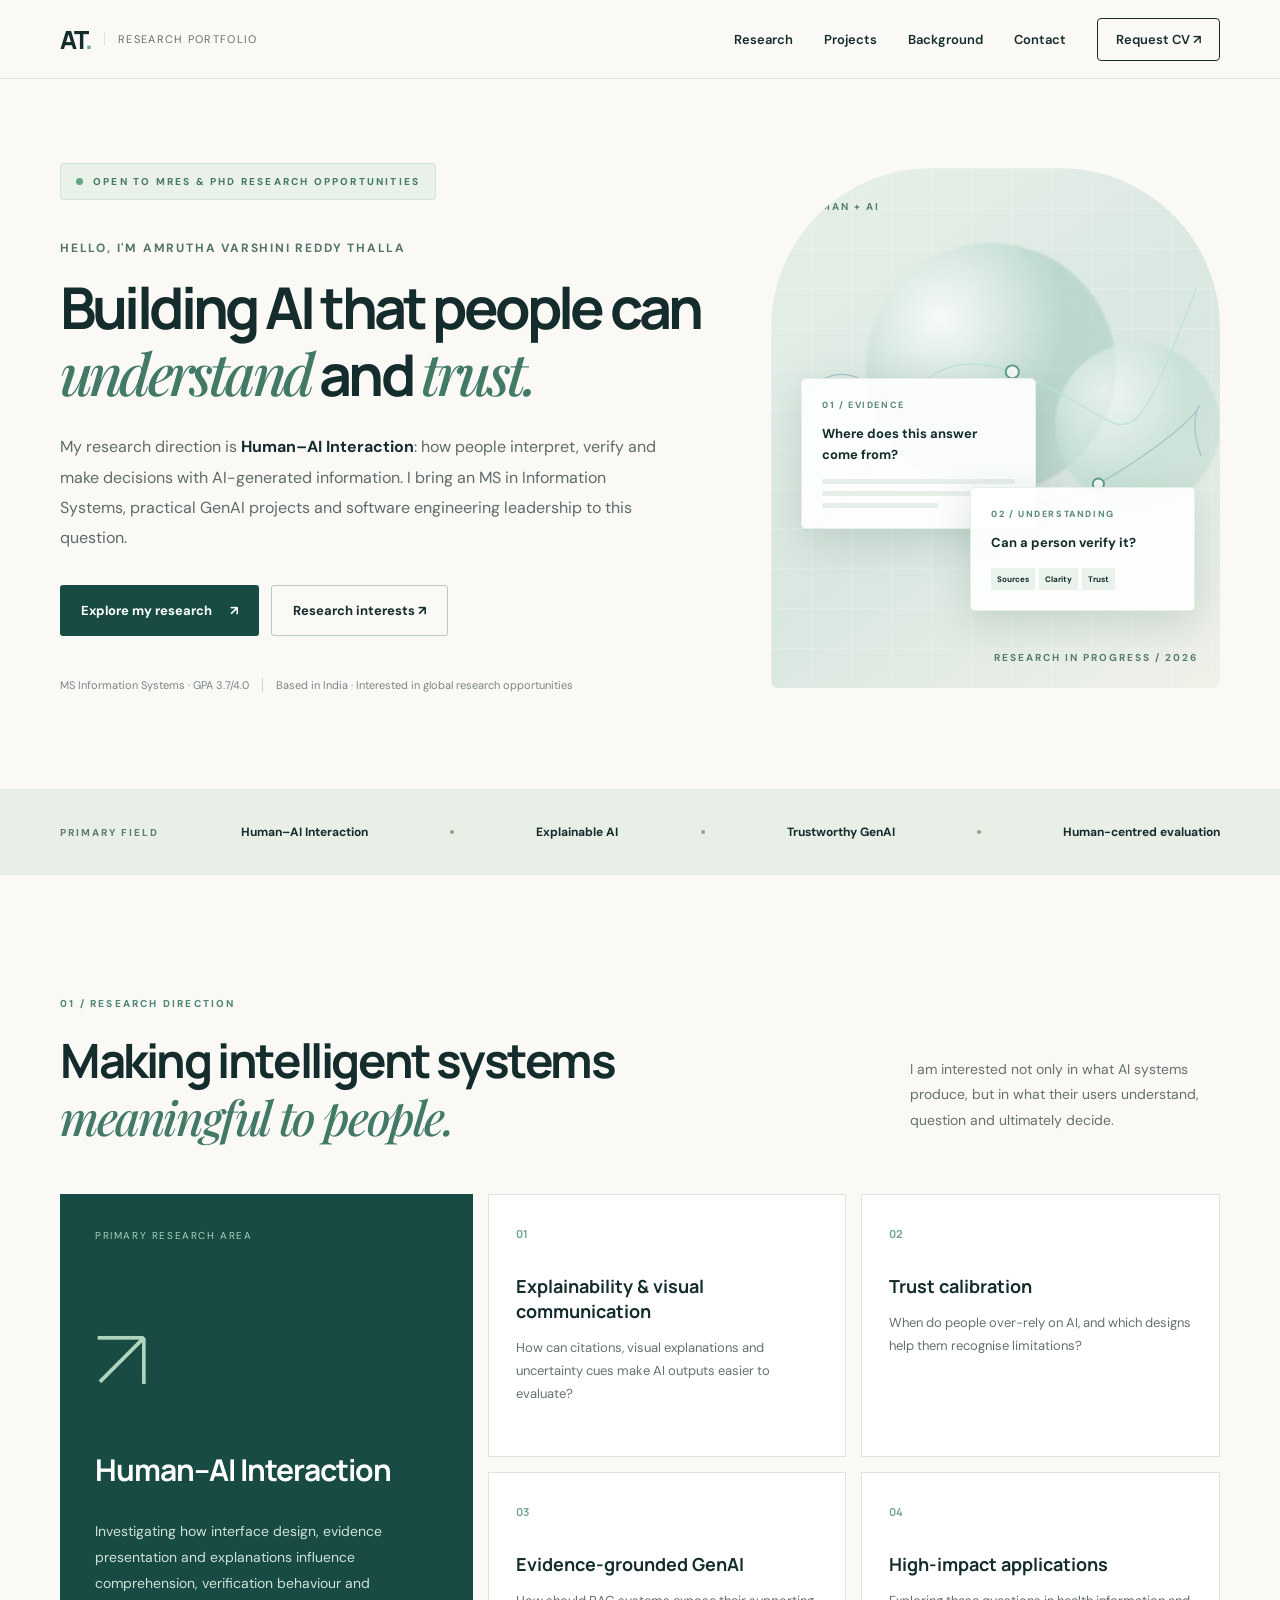
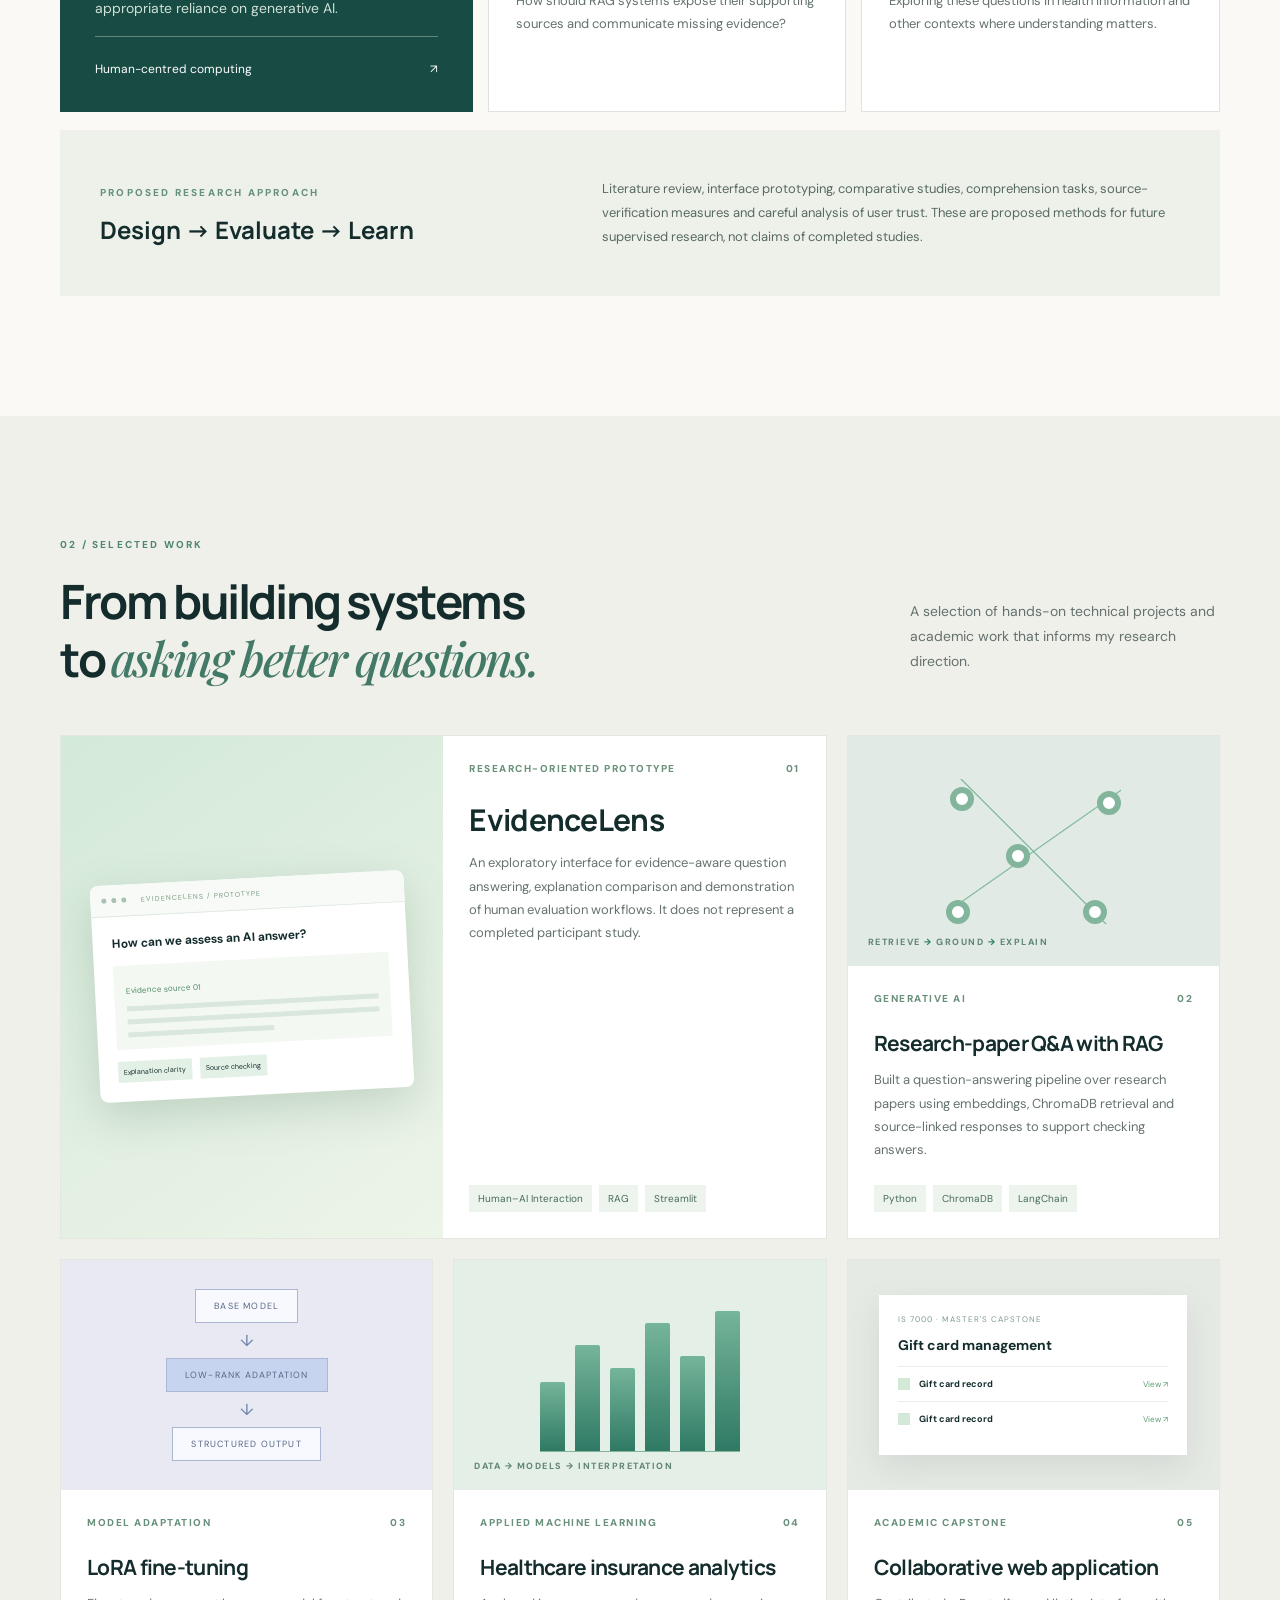
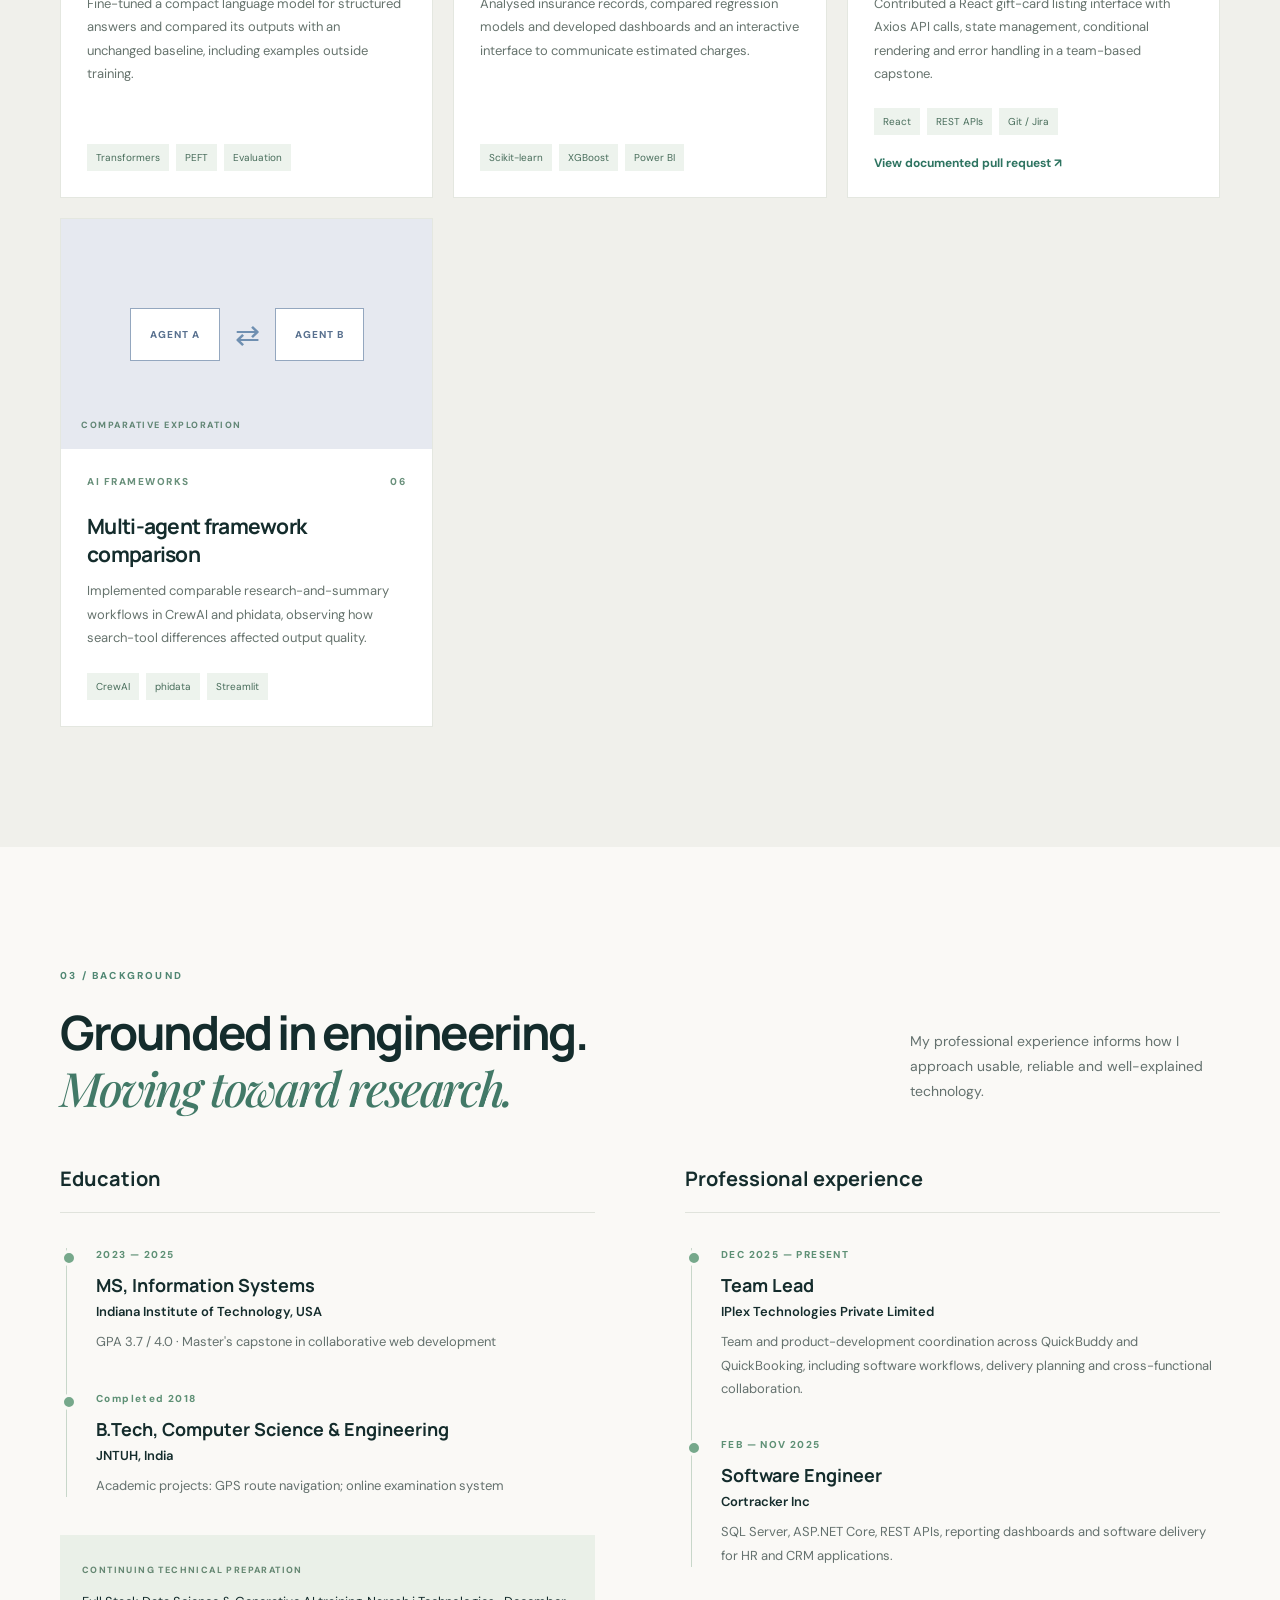
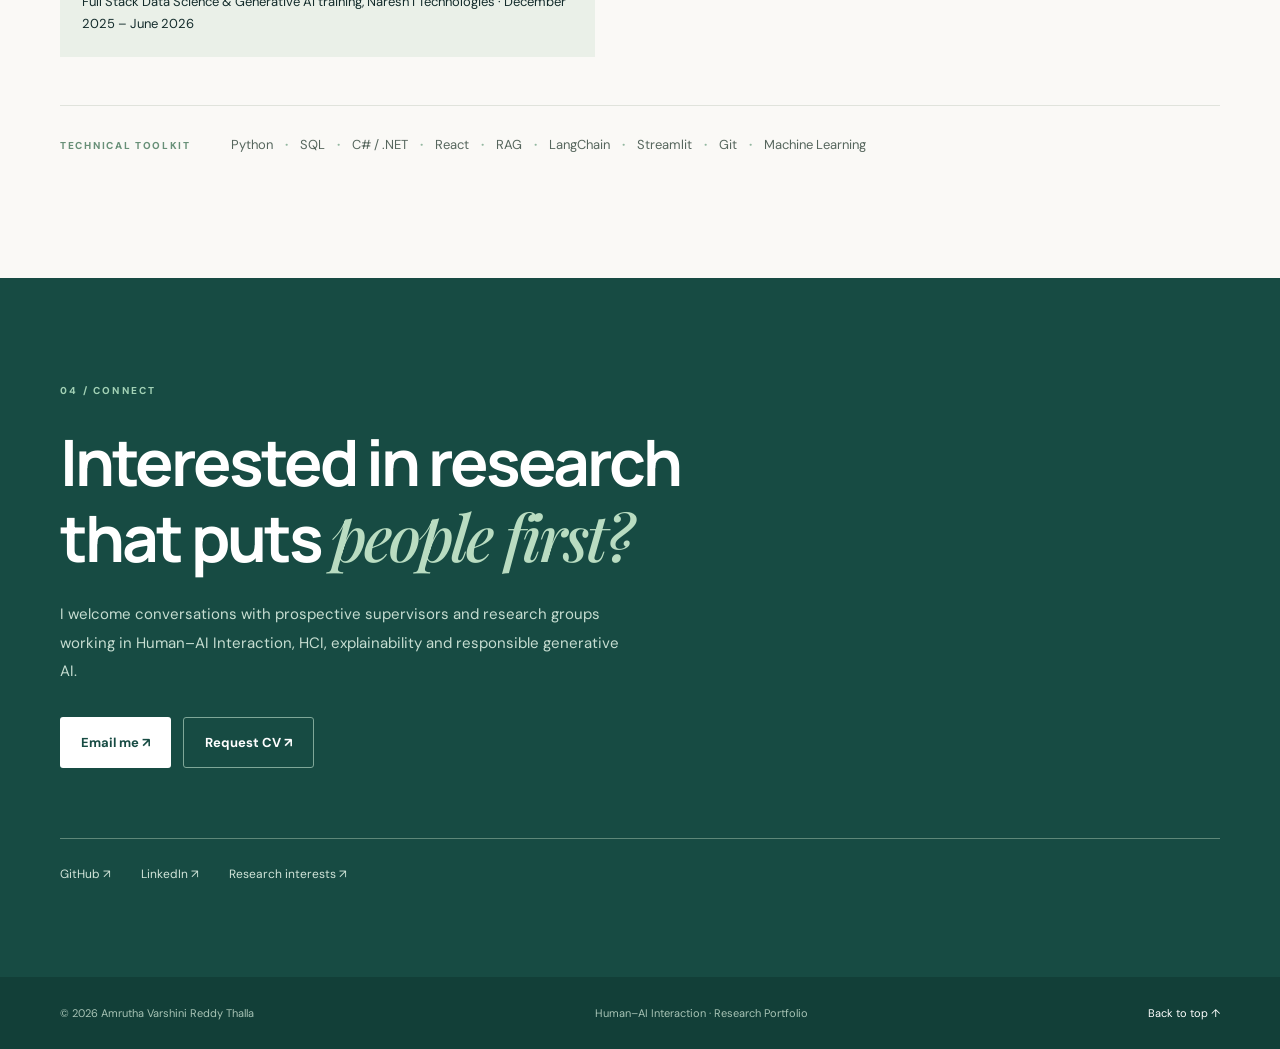
==== commit e2e4a585: "Update index.html" ====
--- a/index.html
+++ b/index.html
@@ -1,454 +1,29 @@
-<!DOCTYPE html>
-
+<!doctype html>
 <html lang="en">
 <head>
-<meta charset="utf-8"/>
-<meta content="width=device-width, initial-scale=1.0" name="viewport"/>
-<title>Amrutha Thalla | Human-Centred GenAI for Healthcare</title>
-<link href="https://fonts.googleapis.com/css2?family=DM+Serif+Display:ital@0;1&amp;family=DM+Mono:wght@400;500&amp;family=DM+Sans:wght@300;400;500&amp;display=swap" rel="stylesheet"/>
+<meta charset="utf-8"><meta name="viewport" content="width=device-width,initial-scale=1"><meta name="theme-color" content="#f8f7f4">
+<meta name="description" content="Amrutha Varshini Reddy Thalla — prospective MRes / PhD researcher in Human–AI Interaction, explainable AI and trustworthy generative AI.">
+<title>Amrutha Thalla | Human–AI Interaction</title>
 <style>
-:root{--sky:#176b62;--sky-dim:#e7f1ed;--sky-border:#c4d9d0;--bg:#faf9f5;--bg2:#f1f3ed;--surface:#fff;--surface2:#eaf0e9;--border:#dce2d9;--border2:#c4cec3;--text:#20352e;--muted:#52655d;--muted2:#607068;--accent:#176b62;--green:#35734c;--amber:#855c1a;--violet:#655979}
-*{box-sizing:border-box;margin:0;padding:0}html{scroll-behavior:smooth;scroll-padding-top:100px}body{background:var(--bg);color:var(--text);font:16px/1.75 'DM Sans',sans-serif}a{color:var(--sky)}a:focus-visible{outline:3px solid #176b62;outline-offset:5px}::selection{background:#cfe3d8}nav{position:sticky;top:0;z-index:100;display:flex;align-items:center;justify-content:space-between;gap:24px;padding:20px max(6%,calc((100% - 1200px)/2));background:rgba(250,249,245,.96);border-bottom:1px solid var(--border);backdrop-filter:blur(12px)}.nav-logo{font:24px 'DM Serif Display',serif;white-space:nowrap}.nav-logo small{display:block;font:10px 'DM Mono',monospace;letter-spacing:1.7px;text-transform:uppercase;color:var(--muted);margin-top:3px}.nav-links{display:flex;gap:22px;flex-wrap:wrap}.nav-links a{font-size:12px;text-decoration:none;color:var(--muted);padding:4px 0;border-bottom:1px solid transparent}.nav-links a:hover{color:var(--sky);border-color:var(--sky)}
-.hero{padding:88px 6% 46px;position:relative;overflow:hidden;background:radial-gradient(ellipse at 90% 20%,#e9f0e5 0,transparent 60%)}.hero-glow{display:none}.hero-grid{max-width:1200px;margin:auto;display:grid;grid-template-columns:minmax(0,1.3fr) minmax(0,1fr);gap:64px;align-items:center}.hero-badge{font:11px 'DM Mono',monospace;letter-spacing:.4px;display:inline-flex;align-items:center;gap:8px;color:var(--sky);padding:8px 12px;background:var(--sky-dim);border-radius:6px;margin-bottom:24px}.hero-badge:before{content:'';width:6px;height:6px;border-radius:50%;background:var(--sky)}.hero h1{font:clamp(42px,4.9vw,65px)/1.12 'DM Serif Display',serif;letter-spacing:-1.7px;margin-bottom:24px}.hero h1 em{font-style:normal;color:var(--sky)}.hero-sub{font-size:16px;color:var(--muted);line-height:1.85;margin-bottom:30px}.hero-btns{display:flex;flex-wrap:wrap;gap:10px}.btn-primary,.btn-outline{display:inline-flex;align-items:center;justify-content:center;text-decoration:none;padding:12px 18px;font-size:12px;font-weight:500;border-radius:6px;border:1px solid var(--border2);transition:background .2s,transform .2s}.btn-primary{background:var(--sky);color:white;border-color:var(--sky)}.btn-outline{background:transparent;color:var(--text)}.btn-primary:hover{background:#11574f;transform:translateY(-2px)}.btn-outline:hover{background:var(--sky-dim);border-color:var(--sky)}
-.focus-panel{border:1px solid #ccd8ca;background:#f0f4ec;border-radius:120px 120px 18px 18px;padding:38px 28px 24px;position:relative}.focus-panel svg{display:block;width:100%;height:auto;max-height:270px}.focus-kicker{text-align:center;font:10px 'DM Mono',monospace;letter-spacing:1.8px;text-transform:uppercase;color:var(--sky);margin:10px 0}.focus-caption{text-align:center;font:23px/1.3 'DM Serif Display',serif;margin:12px auto 8px}.focus-note{text-align:center;font-size:12px;line-height:1.6;color:var(--muted);max-width:260px;margin:auto}.hero-stats{max-width:1200px;margin:48px auto 0;display:grid;grid-template-columns:repeat(3,1fr);border-top:1px solid var(--border);padding-top:24px}.stat-box{padding:0 24px;border-right:1px solid var(--border);background:transparent;text-align:left}.stat-box:first-child{padding-left:0}.stat-box:last-child{border-right:0}.stat-num{font:25px 'DM Serif Display',serif;color:var(--sky)}.stat-label{font:10px/1.5 'DM Mono',monospace;color:var(--muted);text-transform:uppercase;letter-spacing:1px;margin-top:6px}
-.section{padding:76px 6%;border-top:1px solid var(--border)}.section-max{max-width:1200px;margin:auto}.section-label{font:10px 'DM Mono',monospace;text-transform:uppercase;letter-spacing:2px;color:var(--sky);margin-bottom:12px}.section-title{font:clamp(30px,3vw,40px)/1.2 'DM Serif Display',serif;letter-spacing:-.7px;font-weight:400;margin-bottom:28px}.section-title-sub{color:var(--muted);max-width:720px;font-size:15px;line-height:1.8;margin:-10px 0 30px}.about-text{max-width:900px;font-size:17px;line-height:1.95;color:var(--muted)}#research{background:var(--bg2)}#contact{background:#e8f0e8}.edu-grid{display:grid;grid-template-columns:repeat(3,minmax(0,1fr));gap:20px}.edu-card,.exp-card,.proj-compact{background:var(--surface);border:1px solid var(--border);border-radius:10px;padding:28px;box-shadow:0 4px 15px #20352e03}.edu-card{position:relative;border-top:3px solid #95b3a0}#research .edu-card{background:transparent;box-shadow:none;border:0;border-left:1px solid #bfcec1;border-radius:0;padding:12px 24px}.edu-badge,.proj-complete,.proj-genai{display:inline-block;font:10px/1.5 'DM Mono',monospace;padding:5px 9px;border-radius:4px;color:var(--green);background:#e9f3e9;border:1px solid #c9ddc9}.edu-badge{margin-bottom:14px}.proj-genai{color:var(--violet);background:#f1edf5;border-color:#dfd6e8}.edu-degree,.exp-title{font-size:16px;font-weight:500;line-height:1.5;margin-bottom:8px}.edu-school,.exp-place{font-size:13px;color:var(--sky);margin-bottom:6px}.edu-year,.exp-period{font:11px/1.6 'DM Mono',monospace;color:var(--muted2);margin-bottom:12px}.edu-detail{font-size:13px;color:var(--muted);line-height:1.85}.skills-categories{display:flex;flex-direction:column;gap:0}.skill-row{display:flex;gap:28px;align-items:flex-start;padding:20px 0;border-bottom:1px solid var(--border)}.skill-cat{width:160px;flex-shrink:0;font:11px/1.6 'DM Mono',monospace;color:var(--muted);padding-top:7px}.skill-tags,.proj-stack,.exp-env,.proj-compact-stack,.proj-future{display:flex;gap:7px;flex-wrap:wrap}.skill-tag{border:1px solid var(--sky-border);background:var(--sky-dim);color:var(--sky);font-size:12px;padding:5px 11px;border-radius:4px}.skill-tag.neutral{color:var(--muted);background:#f1f3ed;border-color:var(--border)}
-.proj-group-label{display:flex;gap:16px;align-items:center;margin:36px 0 18px}.proj-group-title{font:11px 'DM Mono',monospace;text-transform:uppercase;letter-spacing:1px;color:var(--muted)}.proj-group-line{height:1px;background:var(--border);flex:1}.proj-card{background:white;border:1px solid var(--border);border-radius:12px;overflow:hidden;margin-bottom:26px;box-shadow:0 8px 28px #20352e04}.proj-header{padding:32px 32px 0}.proj-header-top,.proj-title-row{display:flex;gap:12px;align-items:center;flex-wrap:wrap;margin-bottom:14px}.proj-title{font:27px/1.35 'DM Serif Display',serif;letter-spacing:-.4px}.proj-desc{font-size:14px;line-height:1.85;color:var(--muted);max-width:800px;margin:12px 0 22px}.proj-stack{margin-bottom:26px}.proj-tag,.env-tag,.future-tag{font:10px/1.6 'DM Mono',monospace;color:var(--muted);background:#f5f6f1;border:1px solid var(--border);border-radius:3px;padding:4px 9px}.proj-modules{display:grid;grid-template-columns:repeat(5,minmax(0,1fr));border-top:1px solid var(--border);background:#fbfcf8}.proj-modules.cols-4{grid-template-columns:repeat(4,minmax(0,1fr))}.proj-modules.cols-3{grid-template-columns:repeat(3,minmax(0,1fr))}.proj-module{padding:22px;border-right:1px solid var(--border)}.proj-module:last-child{border:0}.module-icon{font-size:17px;margin-bottom:10px}.module-name{font-size:13px;font-weight:500;margin-bottom:6px}.module-desc{font-size:12px;line-height:1.7;color:var(--muted)}.proj-lower{display:grid;grid-template-columns:1fr 1fr;border-top:1px solid var(--border)}.proj-insights,.proj-dataset{padding:26px 30px}.proj-dataset{border-right:1px solid var(--border)}.lower-title{font:10px 'DM Mono',monospace;color:var(--muted2);letter-spacing:1px;text-transform:uppercase;margin-bottom:16px}.dataset-row{display:flex;justify-content:space-between;gap:12px;border-bottom:1px solid var(--border);padding:8px 0;font-size:12px}.dataset-key{color:var(--muted)}.dataset-val{color:var(--sky);text-align:right;font-family:'DM Mono',monospace;overflow-wrap:anywhere}.insight-item{display:flex;gap:10px;font-size:13px;color:var(--muted);line-height:1.7;margin-bottom:10px}.insight-dot{height:5px;width:5px;background:var(--sky);border-radius:50%;flex-shrink:0;margin-top:9px}.insight-dot.violet{background:var(--violet)}.insight-dot.amber{background:var(--amber)}.proj-footer{padding:18px 30px;background:#f5f7f1;border-top:1px solid var(--border);display:flex;gap:14px;align-items:center;justify-content:space-between;flex-wrap:wrap}.proj-footer-links{display:flex;gap:10px;flex-wrap:wrap}.proj-link{font-size:12px;color:var(--sky);text-decoration:none;border-bottom:1px solid var(--sky-border);padding:6px 0}.proj-link:hover{border-color:var(--sky)}.proj-compact{margin-bottom:14px}.proj-compact-title-row{display:flex;align-items:center;gap:10px;flex-wrap:wrap;margin-bottom:10px}.proj-compact-title{font-size:17px;font-weight:500}.proj-compact-desc{font-size:13px;color:var(--muted);margin-bottom:16px}.proj-compact-footer{display:flex;justify-content:space-between;gap:15px;flex-wrap:wrap}.exp-grid{display:grid;grid-template-columns:1fr 1fr;gap:20px}.exp-bullets{list-style:none;display:flex;flex-direction:column;gap:9px}.exp-bullets li{font-size:13px;color:var(--muted);padding-left:16px;position:relative}.exp-bullets li:before{content:'–';position:absolute;left:0}.exp-env{margin-top:20px}.contact-grid{display:grid;grid-template-columns:repeat(2,minmax(0,1fr));gap:14px}.contact-chip{display:flex;align-items:center;gap:14px;padding:20px;background:#ffffffb3;border:1px solid #cbd9cc;border-radius:8px;text-decoration:none;color:var(--text);min-width:0;transition:background .2s}.contact-chip:hover{background:white}.chip-icon{width:38px;height:38px;flex-shrink:0;background:#e2ece1;color:var(--sky);display:flex;align-items:center;justify-content:center;border-radius:50%;font:14px 'DM Mono',monospace}.chip-label{font:10px 'DM Mono',monospace;color:var(--muted2);margin-bottom:4px}.chip-val{font-size:13px;overflow-wrap:anywhere}footer{padding:30px 6%;text-align:center;background:var(--bg);color:var(--muted);font:11px/1.8 'DM Mono',monospace;border-top:1px solid var(--border)}.skip-link{position:absolute;top:-100px;left:10px;z-index:200;padding:12px;background:var(--sky);color:white}.skip-link:focus{top:10px}
-@media(max-width:1000px){nav{flex-direction:column;align-items:flex-start;gap:10px;padding:14px 6%}.nav-logo small{display:none}.nav-links{gap:8px 20px}.hero{padding-top:60px}.hero-grid{gap:32px}.hero h1{font-size:48px}.edu-grid{gap:12px}.edu-card{padding:20px}.proj-modules{grid-template-columns:repeat(3,minmax(0,1fr))}.proj-modules.cols-4{grid-template-columns:repeat(2,minmax(0,1fr))}}
-@media(max-width:700px){html{scroll-padding-top:130px}.hero{padding:44px 6% 32px}.hero-grid{grid-template-columns:1fr;gap:36px}.hero h1{font-size:44px}.focus-panel{max-width:430px;width:100%;margin:auto;padding-top:24px}.focus-panel svg{max-height:220px}.hero-stats{margin-top:32px;gap:12px}.stat-box{padding:0 10px}.stat-num{font-size:20px}.stat-label{font-size:9px}.section{padding:48px 6%}.edu-grid,.exp-grid,.contact-grid{grid-template-columns:1fr}.edu-card{padding:24px}.skill-row{flex-direction:column;gap:12px}.skill-cat{width:auto}.proj-header{padding:24px 20px 0}.proj-title{font-size:24px}.proj-modules,.proj-modules.cols-3,.proj-modules.cols-4{grid-template-columns:1fr}.proj-module{border-right:0;border-bottom:1px solid var(--border);padding:18px 20px}.proj-lower{grid-template-columns:1fr}.proj-insights,.proj-dataset{padding:22px 20px;border-right:0!important}.proj-insights+.proj-insights{border-top:1px solid var(--border)}.proj-footer{padding:18px 20px}.nav-links a{font-size:11px}.hero-badge{font-size:10px}.hero-btns a{flex:1 1 auto}.about-text{font-size:15px}.contact-chip{padding:18px}.section-title-sub{font-size:14px}}
-@media(prefers-reduced-motion:reduce){html{scroll-behavior:auto}*{transition:none!important}}
+@import url('https://fonts.googleapis.com/css2?family=DM+Sans:wght@400;500;600;700&family=Manrope:wght@400;500;600;700;800&family=Playfair+Display:ital,wght@1,500;1,600&display=swap');
+:root{--ink:#142c2c;--muted:#64716e;--paper:#faf9f6;--cream:#f2f1eb;--green:#174b43;--mint:#dcebe3;--border:#e0e3dc;--accent:#a3d4b5}*{box-sizing:border-box}html{scroll-behavior:smooth;scroll-padding-top:90px}body{margin:0;background:var(--paper);color:var(--ink);font-family:'DM Sans',sans-serif;-webkit-font-smoothing:antialiased}a{color:inherit;text-decoration:none}button{font:inherit}.shell{max-width:1240px;margin:auto;padding-left:40px;padding-right:40px}.skip{position:absolute;top:-100px;left:15px;background:white;padding:12px;z-index:100}.skip:focus{top:10px}.site-header{position:sticky;top:0;z-index:20;background:rgba(250,249,246,.95);backdrop-filter:blur(18px);border-bottom:1px solid var(--border)}.header-inner{height:78px;display:flex;align-items:center;justify-content:space-between}.brand{display:flex;align-items:center;gap:13px}.brand-mark{font:800 25px 'Manrope',sans-serif;letter-spacing:-2px}.brand-dot{color:#73a991}.brand-caption{font-size:11px;letter-spacing:1.3px;text-transform:uppercase;color:var(--muted);border-left:1px solid var(--border);padding-left:13px}nav{display:flex;align-items:center;gap:31px}nav a{font-size:13px;font-weight:600}nav a:hover,.text-link:hover{color:#468976}.nav-cv{padding:12px 18px;border:1px solid var(--ink);border-radius:4px}.menu-toggle{display:none}.hero{display:grid;grid-template-columns:1.18fr .82fr;gap:65px;align-items:center;min-height:710px;padding-top:82px;padding-bottom:95px}.eyebrow,.section-no,.small-label{font-size:10px;font-weight:800;letter-spacing:2.2px}.eyebrow{display:inline-flex;align-items:center;gap:10px;color:#477b66;background:#eaf1e9;border:1px solid #d5e4d8;padding:11px 15px;border-radius:3px}.live-dot{width:7px;height:7px;background:#64a681;border-radius:50%}.hero-kicker{font-size:12px;letter-spacing:1.8px;font-weight:700;margin-top:40px;color:#527568}.hero h1{font-family:Manrope,sans-serif;font-size:clamp(44px,4.5vw,66px);line-height:1.13;letter-spacing:-3.8px;font-weight:700;margin:19px 0 25px;max-width:680px}em{font-family:'Playfair Display',serif;font-weight:500;color:#427967}.hero-summary{max-width:600px;color:#5e6c68;font-size:16px;line-height:1.9}.hero-summary strong{color:var(--ink)}.hero-actions,.contact-actions{display:flex;gap:12px;flex-wrap:wrap;margin-top:31px}.btn{display:inline-flex;align-items:center;justify-content:center;gap:18px;padding:16px 21px;border-radius:3px;font-size:13px;font-weight:700;transition:transform .2s,background .2s}.btn:hover{transform:translateY(-2px)}.btn.primary{background:var(--green);color:white}.btn.secondary{border:1px solid #bacac1}.hero-meta{display:flex;flex-wrap:wrap;gap:13px;margin-top:42px;color:#798681;font-size:11px}.hero-meta span+span{border-left:1px solid #cbd4cc;padding-left:13px}.hero-art{height:520px;position:relative;overflow:hidden;background:linear-gradient(145deg,#e7f0e8,#d8e7e0 55%,#f0f1e9);border-radius:160px 160px 7px 7px}.art-grid{position:absolute;inset:0;background-image:linear-gradient(#ffffff70 1px,transparent 1px),linear-gradient(90deg,#ffffff70 1px,transparent 1px);background-size:40px 40px;opacity:.5}.orb{position:absolute;border-radius:50%;filter:blur(1px)}.orb-one{width:250px;height:250px;background:radial-gradient(circle at 30% 30%,#ffffffbb,#a6cdbf99,#91b9aa55);top:75px;left:95px}.orb-two{width:165px;height:165px;background:radial-gradient(circle at 30% 30%,#fff9,#c2dfd4aa,#b4d0c755);top:175px;right:0}.art-lines{position:absolute;inset:0;width:100%;height:100%}.art-label{position:absolute;font-size:10px;letter-spacing:2px;font-weight:700;color:#557c6d}.art-top{top:32px;left:32px}.art-bottom{bottom:24px;right:22px}.art-card{position:absolute;background:#ffffffea;box-shadow:0 12px 38px #406c5630;padding:20px;border:1px solid #e6f0e8;border-radius:5px}.art-card span{display:block;color:#5d8a78;font-size:9px;font-weight:800;letter-spacing:1.6px;margin-bottom:11px}.art-card strong{font-size:13px}.art-card.evidence{left:30px;top:210px;width:235px}.art-card.understanding{right:25px;bottom:77px;width:225px}.tiny-lines{margin-top:15px}.tiny-lines i{display:block;height:5px;background:#e6eee8;margin-top:7px;border-radius:2px}.tiny-lines i:nth-child(2){width:80%}.tiny-lines i:nth-child(3){width:60%}.pill-row{display:flex;gap:4px;margin-top:16px}.pill-row b{font-size:8px;background:#e9f3ec;padding:6px}.ticker{background:#e9eee7;border-top:1px solid #dce6da;border-bottom:1px solid #dce6da}.ticker-inner{display:flex;align-items:center;justify-content:space-between;gap:20px;min-height:84px;flex-wrap:wrap}.ticker span{font-size:10px;letter-spacing:2px;color:#5e7d6d;font-weight:800}.ticker strong{font-size:12px}.ticker i{width:4px;height:4px;background:#80ab90;border-radius:50%}.section{padding-top:116px;padding-bottom:120px}.section-heading{display:flex;justify-content:space-between;align-items:end;gap:35px;margin-bottom:47px}.section-no{color:#508773}.section-heading h2{font-family:Manrope,sans-serif;font-size:clamp(32px,3.7vw,49px);line-height:1.18;letter-spacing:-2.4px;margin:21px 0 0}.section-heading>p{max-width:310px;line-height:1.8;color:var(--muted);font-size:14px}.research-grid{display:grid;grid-template-columns:1.15fr 1fr 1fr;gap:15px}.research-feature{grid-row:span 2;background:var(--green);color:#fff;min-height:480px;padding:35px;display:flex;flex-direction:column}.tag{font-size:10px;letter-spacing:1.6px;color:#a6d4bc}.feature-icon{font-size:90px;font-weight:200;margin:60px 0 30px;color:#b0d5bf}.research-feature h3{font:700 30px Manrope;margin:0 0 15px;letter-spacing:-1px}.research-feature p{color:#d1e1d8;font-size:14px;line-height:1.85}.feature-footer{border-top:1px solid #608579;margin-top:auto;padding-top:24px;font-size:12px;display:flex;justify-content:space-between}.research-mini{padding:27px;border:1px solid var(--border);background:#fff;min-height:230px}.mini-number{font:700 11px Manrope;color:#70a58b}.research-mini h3{font:700 18px Manrope;line-height:1.4;margin:31px 0 10px}.research-mini p{color:var(--muted);font-size:13px;line-height:1.75}.research-method{display:grid;grid-template-columns:1fr 1.25fr;gap:40px;align-items:center;margin-top:18px;background:#edf1ea;padding:34px 40px}.research-method h3{font:700 24px Manrope;margin:12px 0 0}.research-method p{font-size:13px;color:#596a61;line-height:1.85}.small-label{color:#65917a}.projects-section{background:#f0f0eb}.project-grid{display:grid;grid-template-columns:repeat(3,1fr);gap:20px}.project-card{background:white;overflow:hidden;border:1px solid #e4e7e0;display:flex;flex-direction:column}.project-card.lead-project{grid-column:span 2;display:grid;grid-template-columns:1fr 1fr}.project-visual{height:230px;position:relative;overflow:hidden;display:flex;align-items:center;justify-content:center}.lead-project .project-visual{height:auto;min-height:320px}.project-content{padding:26px;display:flex;flex-direction:column;flex:1}.project-top{display:flex;justify-content:space-between;font-size:10px;letter-spacing:1.5px;font-weight:800;color:#69907b}.project-content h3{font:700 21px Manrope;letter-spacing:-.7px;margin:24px 0 11px}.lead-project .project-content h3{font-size:30px}.project-content p{color:#66736d;font-size:13px;line-height:1.8;margin:0 0 23px}.chips{display:flex;gap:7px;flex-wrap:wrap;margin-top:auto}.chips span{background:#edf3ed;padding:7px 9px;font-size:10px;color:#476c5a}.text-link{margin-top:20px;font-size:12px;font-weight:700;color:#2e7461}.visual-evidence{background:linear-gradient(145deg,#d3e9d9,#edf4e8)}.mock-window{width:82%;background:#fff;border-radius:8px;box-shadow:0 15px 45px #38674e35;transform:rotate(-3deg);overflow:hidden}.window-head{display:flex;align-items:center;gap:5px;padding:11px;background:#f7faf6;border-bottom:1px solid #e1e9e2}.window-head i{width:5px;height:5px;background:#a9c2b2;border-radius:50%}.window-head span{margin-left:10px;font-size:7px;letter-spacing:1px;color:#7a9c84}.mock-body{padding:19px}.mock-question{font-size:12px;font-weight:700;margin-bottom:14px}.mock-answer{background:#f4f8f2;padding:12px}.mock-green{font-size:8px;color:#4c8d69}.mock-answer div{height:5px;background:#d9e7dc;margin-top:8px}.mock-answer div.short{width:58%}.mock-bottom{display:flex;gap:8px;margin-top:12px}.mock-bottom span{font-size:7px;background:#e3f0e6;padding:6px}.visual-rag{background:#e1eae4}.network{width:175px;height:145px;position:relative;background:linear-gradient(45deg,transparent 49.5%,#79b69a 50%,transparent 50.5%),linear-gradient(-35deg,transparent 49.5%,#79b69a 50%,transparent 50.5%)}.network span{position:absolute;width:24px;height:24px;background:#fff;border:6px solid #82b59b;border-radius:50%}.n1{left:4px;top:8px}.n2{right:0;top:12px}.n3{left:60px;top:65px}.n4{left:0;bottom:0}.n5{right:14px;bottom:0}.visual-caption{position:absolute;bottom:18px;left:20px;font-size:9px;letter-spacing:1.5px;color:#628675;font-weight:800}.visual-caption span{color:#287f5d}.visual-lora{background:#e8e9f2}.model-visual{display:flex;flex-direction:column;align-items:center;gap:7px}.model-block{font-size:9px;letter-spacing:1.2px;padding:10px 18px;border:1px solid #adb6d2;color:#576684;background:#f8f9ff}.model-block.accent{background:#c7d4ef}.model-arrow{color:#6b83ac}.visual-health{background:#e4efe8}.bar-graphic{height:155px;width:200px;display:flex;align-items:end;gap:10px;border-bottom:1px solid #83b39a}.bar-graphic span{height:var(--h);flex:1;background:linear-gradient(#75b59a,#2f7964);border-radius:2px 2px 0 0}.visual-capstone{background:#e6eae5}.capstone-window{width:83%;background:#fff;box-shadow:0 12px 30px #556b5e22;padding:19px}.capstone-window>span{display:block;font-size:8px;letter-spacing:1px;color:#7b9b89}.capstone-window>strong{display:block;font-size:14px;margin:12px 0}.capstone-row{display:flex;gap:9px;align-items:center;border-top:1px solid #e9eee9;padding:11px 0}.capstone-row i{width:12px;height:12px;background:#d3e8d7}.capstone-row b{font-size:9px;flex:1}.capstone-row small{font-size:8px;color:#5b9c74}.visual-agents{background:#e6e9f0;gap:15px}.agent-pill{border:1px solid #94a7bf;background:#fff;padding:19px;font-size:10px;letter-spacing:1px;font-weight:800;color:#59718f}.agent-lines{font-size:30px;color:#6f8fb1}.background-grid{display:grid;grid-template-columns:1fr 1fr;gap:90px}.column-heading{font:700 20px Manrope;border-bottom:1px solid var(--border);padding-bottom:20px;margin:0 0 35px}.timeline{border-left:1px solid #c8d7ca;margin-left:6px;padding-left:29px}.timeline-item{position:relative;margin-bottom:38px}.timeline-item:before{content:'';position:absolute;left:-35px;top:2px;width:10px;height:10px;border-radius:50%;background:#76a88b;border:3px solid var(--paper)}.timeline-date{font-size:10px;letter-spacing:1.4px;color:#5e9075;font-weight:800}.timeline-item h4{font:700 18px Manrope;margin:12px 0 6px}.timeline-item p{font-size:13px;margin:0 0 10px;font-weight:600}.timeline-item span{font-size:13px;color:var(--muted);line-height:1.8;display:block}.academic-note{background:#eaf0e8;padding:22px}.academic-note span{font-size:9px;font-weight:800;letter-spacing:1.4px;color:#658772}.academic-note p{font-size:13px;line-height:1.7;margin-bottom:0}.skills-strip{border-top:1px solid var(--border);margin-top:48px;padding-top:26px;display:flex;gap:40px;align-items:center}.skills-strip>span{font-size:10px;font-weight:800;letter-spacing:1.7px;white-space:nowrap;color:#689078}.skills-strip div{font-size:13px;color:#56665d;line-height:2}.skills-strip b{color:#93b7a0;margin:0 9px}.contact-section{background:#174b43;color:white;padding:100px 0 95px}.contact-inner{max-width:1240px}.section-no.light{color:#a2d1b5}.contact-inner h2{font:700 clamp(38px,5vw,67px)/1.15 Manrope;letter-spacing:-3px;margin:26px 0}.contact-inner h2 em{color:#b9dcc1}.contact-inner>p{max-width:560px;color:#c6ddd1;line-height:1.9;font-size:15px}.btn.white{background:#fff;color:var(--green)}.btn.outline{border:1px solid #7fa798;color:#fff}.social-links{display:flex;gap:30px;margin-top:70px;border-top:1px solid #5e8778;padding-top:27px}.social-links a{font-size:12px;color:#d1e4d9}.social-links a:hover{color:#fff}footer{background:#123f38;color:#a7c3b5}.footer-inner{min-height:72px;display:flex;align-items:center;justify-content:space-between;gap:15px;font-size:11px}footer a{color:white}@media(max-width:1050px){.hero{gap:30px}.hero h1{font-size:48px}.research-grid{grid-template-columns:1fr 1fr}.research-feature{grid-row:span 2}.project-grid{grid-template-columns:1fr 1fr}.project-card.lead-project{grid-column:span 2}}@media(max-width:760px){.shell{padding-left:22px;padding-right:22px}.header-inner{height:67px}.menu-toggle{display:block;background:none;border:1px solid var(--border);padding:9px 12px;font-size:12px}.menu-toggle span{margin-left:8px}nav{display:none;position:absolute;top:67px;left:0;right:0;background:var(--paper);padding:20px 22px 25px;box-shadow:0 20px 25px #0001;flex-direction:column;align-items:stretch;gap:20px}nav.open{display:flex}.hero{grid-template-columns:1fr;padding-top:55px;padding-bottom:70px;gap:45px}.hero h1{font-size:clamp(42px,9vw,58px);letter-spacing:-2.8px}.hero-art{height:390px;border-radius:120px 120px 7px 7px}.art-card.evidence{top:150px}.art-card.understanding{bottom:52px}.hero-meta span+span{border:0;padding:0}.ticker-inner{justify-content:flex-start;min-height:75px;padding-top:16px;padding-bottom:16px}.section{padding-top:78px;padding-bottom:80px}.section-heading{display:block}.section-heading>p{max-width:540px;margin-top:20px}.research-grid{grid-template-columns:1fr 1fr}.research-feature{grid-column:span 2;grid-row:auto;min-height:370px}.feature-icon{margin:20px 0}.research-method{grid-template-columns:1fr;gap:10px;padding:26px}.project-grid{grid-template-columns:1fr 1fr}.project-card.lead-project{grid-column:span 2}.background-grid{grid-template-columns:1fr;gap:35px}.skills-strip{display:block}.skills-strip div{margin-top:14px}.footer-inner{flex-wrap:wrap;padding-top:20px;padding-bottom:20px}.contact-section{padding:75px 0}}@media(max-width:520px){.brand-caption{font-size:9px}.eyebrow{font-size:8px;letter-spacing:1.2px}.hero-summary{font-size:14px}.hero-art{height:340px}.orb-one{left:40px}.art-card{padding:12px}.art-card.evidence{left:15px;width:195px}.art-card.understanding{right:12px;width:190px}.research-grid{grid-template-columns:1fr}.research-feature{grid-column:auto}.research-mini{min-height:190px}.project-grid{grid-template-columns:1fr}.project-card.lead-project{grid-column:auto;display:flex}.lead-project .project-visual{min-height:240px}.social-links{flex-wrap:wrap;gap:17px}.contact-inner h2{letter-spacing:-1.7px}}
+@media(prefers-reduced-motion:reduce){html{scroll-behavior:auto}.btn{transition:none}}
+
 </style>
-<meta content="Amrutha Thalla — MS in Information Systems, GPA 3.7/4.0. Technical projects in RAG and model evaluation, with research interests in human-centred generative AI for healthcare." name="description"/></head>
-<body><a class="skip-link" href="#about">Skip to content</a>
-<nav aria-label="Main navigation">
-<span class="nav-logo">Amrutha Thalla<small>Human-centred AI · Healthcare</small></span>
-<div class="nav-links">
-<a href="#research">Research</a><a href="#about">About</a>
-<a href="#education">Education</a>
-<a href="#skills">Skills</a>
-<a href="#projects">Projects</a>
-<a href="#experience">Experience</a>
-<a href="#contact">Contact</a>
-</div>
-</nav>
-<section class="hero">
-<div class="hero-glow"></div>
-<div class="hero-grid">
-<div>
-<div class="hero-badge">Seeking supervised research opportunities</div>
-<h1>AI explanations.<br/><em>Human understanding.</em></h1>
-<p class="hero-sub" style="max-width:650px">I’m Amrutha Thalla, an aspiring researcher in Human-Centred Generative AI for Healthcare. I want to explore how people understand, verify, and appropriately rely on AI-generated health information.</p>
-<div class="hero-btns"><a class="btn-primary" href="#research">Explore research interests</a><a class="btn-outline" download="" href="assets/Amrutha_Thalla_CV.pdf">Download CV</a><a class="btn-outline" href="#projects">View technical projects</a></div>
-</div>
+</head>
+<body>
+<a class="skip" href="#main">Skip to content</a>
+<header class="site-header"><div class="shell header-inner"><a class="brand" href="#top" aria-label="Home"><span class="brand-mark">AT<span class="brand-dot">.</span></span><span class="brand-caption">Research portfolio</span></a><button class="menu-toggle" aria-expanded="false" aria-controls="nav" aria-label="Toggle navigation">Menu <span aria-hidden="true">☰</span></button><nav id="nav" aria-label="Primary navigation"><a href="#research">Research</a><a href="#projects">Projects</a><a href="#background">Background</a><a href="#contact">Contact</a><a class="nav-cv" href="mailto:thallaamrutha5@gmail.com?subject=Academic%20CV%20Request">Request CV ↗</a></nav></div></header>
+<main id="main">
+<section class="hero shell" id="top"><div class="hero-copy"><div class="eyebrow"><span class="live-dot"></span> OPEN TO MRES & PHD RESEARCH OPPORTUNITIES</div><p class="hero-kicker">HELLO, I'M AMRUTHA VARSHINI REDDY THALLA</p><h1>Building AI that people can <em>understand</em> and <em>trust.</em></h1><p class="hero-summary">My research direction is <strong>Human–AI Interaction</strong>: how people interpret, verify and make decisions with AI-generated information. I bring an MS in Information Systems, practical GenAI projects and software engineering leadership to this question.</p><div class="hero-actions"><a class="btn primary" href="#research">Explore my research <span aria-hidden="true">↗</span></a><a class="btn secondary" href="#research">Research interests ↗</a></div><div class="hero-meta"><span>MS Information Systems · GPA 3.7/4.0</span><span>Based in India · Interested in global research opportunities</span></div></div><div class="hero-art" aria-label="Abstract visualisation of AI evidence, explanation and human judgement"><div class="art-grid"></div><div class="art-label art-top">HUMAN + AI</div><div class="orb orb-one"></div><div class="orb orb-two"></div><svg class="art-lines" viewBox="0 0 480 500" fill="none" aria-hidden="true"><path d="M35 360 C135 320 120 140 258 190 S370 320 455 100" stroke="#c0e3d9" stroke-width="1.5"/><path d="M40 210 C130 120 180 410 350 310 S430 200 460 280" stroke="#a7c5cb" stroke-width="1.5"/><circle cx="258" cy="190" r="7" fill="#f4f9f4" stroke="#5e9b8c" stroke-width="2"/><circle cx="350" cy="310" r="6" fill="#f4f9f4" stroke="#5e9b8c" stroke-width="2"/></svg><div class="art-card evidence"><span>01 / EVIDENCE</span><strong>Where does this answer come from?</strong><div class="tiny-lines"><i></i><i></i><i></i></div></div><div class="art-card understanding"><span>02 / UNDERSTANDING</span><strong>Can a person verify it?</strong><div class="pill-row"><b>Sources</b><b>Clarity</b><b>Trust</b></div></div><div class="art-label art-bottom">RESEARCH IN PROGRESS / 2026</div></div></section>
+<section class="ticker"><div class="shell ticker-inner"><span>PRIMARY FIELD</span><strong>Human–AI Interaction</strong><i></i><strong>Explainable AI</strong><i></i><strong>Trustworthy GenAI</strong><i></i><strong>Human-centred evaluation</strong></div></section>
+<section class="section shell" id="research"><div class="section-heading"><div><span class="section-no">01 / RESEARCH DIRECTION</span><h2>Making intelligent systems<br><em>meaningful to people.</em></h2></div><p>I am interested not only in what AI systems produce, but in what their users understand, question and ultimately decide.</p></div><div class="research-grid"><article class="research-feature"><span class="tag">PRIMARY RESEARCH AREA</span><div class="feature-icon">↗</div><h3>Human–AI Interaction</h3><p>Investigating how interface design, evidence presentation and explanations influence comprehension, verification behaviour and appropriate reliance on generative AI.</p><div class="feature-footer">Human-centred computing <span>↗</span></div></article><article class="research-mini"><span class="mini-number">01</span><h3>Explainability & visual communication</h3><p>How can citations, visual explanations and uncertainty cues make AI outputs easier to evaluate?</p></article><article class="research-mini"><span class="mini-number">02</span><h3>Trust calibration</h3><p>When do people over-rely on AI, and which designs help them recognise limitations?</p></article><article class="research-mini"><span class="mini-number">03</span><h3>Evidence-grounded GenAI</h3><p>How should RAG systems expose their supporting sources and communicate missing evidence?</p></article><article class="research-mini"><span class="mini-number">04</span><h3>High-impact applications</h3><p>Exploring these questions in health information and other contexts where understanding matters.</p></article></div><div class="research-method"><div><span class="small-label">PROPOSED RESEARCH APPROACH</span><h3>Design → Evaluate → Learn</h3></div><p>Literature review, interface prototyping, comparative studies, comprehension tasks, source-verification measures and careful analysis of user trust. These are proposed methods for future supervised research, not claims of completed studies.</p></div></section>
+<section class="section projects-section" id="projects"><div class="shell"><div class="section-heading"><div><span class="section-no">02 / SELECTED WORK</span><h2>From building systems<br>to <em>asking better questions.</em></h2></div><p>A selection of hands-on technical projects and academic work that informs my research direction.</p></div><div class="project-grid"><article class="project-card lead-project"><div class="project-visual visual-evidence"><div class="mock-window"><div class="window-head"><i></i><i></i><i></i><span>EVIDENCELENS / PROTOTYPE</span></div><div class="mock-body"><div class="mock-question">How can we assess an AI answer?</div><div class="mock-answer"><span class="mock-green">Evidence source 01</span><div></div><div></div><div class="short"></div></div><div class="mock-bottom"><span>Explanation clarity</span><span>Source checking</span></div></div></div></div><div class="project-content"><div class="project-top"><span>RESEARCH-ORIENTED PROTOTYPE</span><span>01</span></div><h3>EvidenceLens</h3><p>An exploratory interface for evidence-aware question answering, explanation comparison and demonstration of human evaluation workflows. It does not represent a completed participant study.</p><div class="chips"><span>Human–AI Interaction</span><span>RAG</span><span>Streamlit</span></div></div></article><article class="project-card"><div class="project-visual visual-rag"><div class="network" aria-hidden="true"><span class="n1"></span><span class="n2"></span><span class="n3"></span><span class="n4"></span><span class="n5"></span></div><div class="visual-caption">RETRIEVE <span>→</span> GROUND <span>→</span> EXPLAIN</div></div><div class="project-content"><div class="project-top"><span>GENERATIVE AI</span><span>02</span></div><h3>Research-paper Q&A with RAG</h3><p>Built a question-answering pipeline over research papers using embeddings, ChromaDB retrieval and source-linked responses to support checking answers.</p><div class="chips"><span>Python</span><span>ChromaDB</span><span>LangChain</span></div></div></article><article class="project-card"><div class="project-visual visual-lora"><div class="model-visual"><div class="model-block">BASE MODEL</div><div class="model-arrow">↓</div><div class="model-block accent">LOW-RANK ADAPTATION</div><div class="model-arrow">↓</div><div class="model-block">STRUCTURED OUTPUT</div></div></div><div class="project-content"><div class="project-top"><span>MODEL ADAPTATION</span><span>03</span></div><h3>LoRA fine-tuning</h3><p>Fine-tuned a compact language model for structured answers and compared its outputs with an unchanged baseline, including examples outside training.</p><div class="chips"><span>Transformers</span><span>PEFT</span><span>Evaluation</span></div></div></article><article class="project-card"><div class="project-visual visual-health"><div class="bar-graphic"><span style="--h:45%"></span><span style="--h:69%"></span><span style="--h:54%"></span><span style="--h:83%"></span><span style="--h:62%"></span><span style="--h:91%"></span></div><div class="visual-caption">DATA → MODELS → INTERPRETATION</div></div><div class="project-content"><div class="project-top"><span>APPLIED MACHINE LEARNING</span><span>04</span></div><h3>Healthcare insurance analytics</h3><p>Analysed insurance records, compared regression models and developed dashboards and an interactive interface to communicate estimated charges.</p><div class="chips"><span>Scikit-learn</span><span>XGBoost</span><span>Power BI</span></div></div></article><article class="project-card"><div class="project-visual visual-capstone"><div class="capstone-window"><span>IS 7000 · MASTER'S CAPSTONE</span><strong>Gift card management</strong><div class="capstone-row"><i></i><b>Gift card record</b><small>View ↗</small></div><div class="capstone-row"><i></i><b>Gift card record</b><small>View ↗</small></div></div></div><div class="project-content"><div class="project-top"><span>ACADEMIC CAPSTONE</span><span>05</span></div><h3>Collaborative web application</h3><p>Contributed a React gift-card listing interface with Axios API calls, state management, conditional rendering and error handling in a team-based capstone.</p><div class="chips"><span>React</span><span>REST APIs</span><span>Git / Jira</span></div><a class="text-link" href="https://github.com/davidlislc/IS7000Fall2024/pull/146" target="_blank" rel="noopener noreferrer">View documented pull request ↗</a></div></article><article class="project-card"><div class="project-visual visual-agents"><div class="agent-pill">AGENT A</div><div class="agent-lines">⇄</div><div class="agent-pill">AGENT B</div><div class="visual-caption">COMPARATIVE EXPLORATION</div></div><div class="project-content"><div class="project-top"><span>AI FRAMEWORKS</span><span>06</span></div><h3>Multi-agent framework comparison</h3><p>Implemented comparable research-and-summary workflows in CrewAI and phidata, observing how search-tool differences affected output quality.</p><div class="chips"><span>CrewAI</span><span>phidata</span><span>Streamlit</span></div></div></article></div></div></section>
+<section class="section shell" id="background"><div class="section-heading"><div><span class="section-no">03 / BACKGROUND</span><h2>Grounded in engineering.<br><em>Moving toward research.</em></h2></div><p>My professional experience informs how I approach usable, reliable and well-explained technology.</p></div><div class="background-grid"><div><h3 class="column-heading">Education</h3><div class="timeline"><div class="timeline-item"><div class="timeline-date">2023 — 2025</div><h4>MS, Information Systems</h4><p>Indiana Institute of Technology, USA</p><span>GPA 3.7 / 4.0 · Master's capstone in collaborative web development</span></div><div class="timeline-item"><div class="timeline-date">Completed 2018</div><h4>B.Tech, Computer Science & Engineering</h4><p>JNTUH, India</p><span>Academic projects: GPS route navigation; online examination system</span></div></div><div class="academic-note"><span>CONTINUING TECHNICAL PREPARATION</span><p>Full Stack Data Science & Generative AI training, Naresh i Technologies · December 2025 – June 2026</p></div></div><div><h3 class="column-heading">Professional experience</h3><div class="timeline"><div class="timeline-item"><div class="timeline-date">DEC 2025 — PRESENT</div><h4>Team Lead</h4><p>IPlex Technologies Private Limited</p><span>Team and product-development coordination across QuickBuddy and QuickBooking, including software workflows, delivery planning and cross-functional collaboration.</span></div><div class="timeline-item"><div class="timeline-date">FEB — NOV 2025</div><h4>Software Engineer</h4><p>Cortracker Inc</p><span>SQL Server, ASP.NET Core, REST APIs, reporting dashboards and software delivery for HR and CRM applications.</span></div></div></div></div><div class="skills-strip"><span>TECHNICAL TOOLKIT</span><div>Python <b>·</b> SQL <b>·</b> C# / .NET <b>·</b> React <b>·</b> RAG <b>·</b> LangChain <b>·</b> Streamlit <b>·</b> Git <b>·</b> Machine Learning</div></div></section>
+<section class="contact-section" id="contact"><div class="shell contact-inner"><span class="section-no light">04 / CONNECT</span><h2>Interested in research<br>that puts <em>people first?</em></h2><p>I welcome conversations with prospective supervisors and research groups working in Human–AI Interaction, HCI, explainability and responsible generative AI.</p><div class="contact-actions"><a class="btn white" href="mailto:thallaamrutha5@gmail.com">Email me ↗</a><a class="btn outline" href="mailto:thallaamrutha5@gmail.com?subject=Academic%20CV%20Request">Request CV ↗</a></div><div class="social-links"><a href="https://github.com/amruthathalla" target="_blank" rel="noopener noreferrer">GitHub ↗</a><a href="https://www.linkedin.com/in/amrutha-varshini-thalla/" target="_blank" rel="noopener noreferrer">LinkedIn ↗</a><a href="#research">Research interests ↗</a></div></div></section>
+</main><footer><div class="shell footer-inner"><span>© <span id="year">2026</span> Amrutha Varshini Reddy Thalla</span><span>Human–AI Interaction · Research Portfolio</span><a href="#top">Back to top ↑</a></div></footer>
+<script>
+const toggle=document.querySelector('.menu-toggle');const nav=document.querySelector('#nav');toggle?.addEventListener('click',()=>{const open=nav.classList.toggle('open');toggle.setAttribute('aria-expanded',String(open));});nav?.querySelectorAll('a').forEach(a=>a.addEventListener('click',()=>{nav.classList.remove('open');toggle?.setAttribute('aria-expanded','false')}));document.querySelector('#year').textContent=new Date().getFullYear();
 
-<aside aria-label="Research interests: people, evidence and understanding" class="focus-panel"><div class="focus-kicker">My research direction</div><svg aria-hidden="true" viewbox="0 0 360 260" xmlns="http://www.w3.org/2000/svg"><circle cx="180" cy="126" fill="none" r="109" stroke="#c5d6c6" stroke-width="1"></circle><circle cx="180" cy="126" fill="none" r="77" stroke="#c5d6c6" stroke-dasharray="3 6"></circle><path d="M180 55L108 181H252Z" fill="none" stroke="#91b0a0" stroke-width="1.5"></path><circle cx="180" cy="55" fill="#176b62" r="28"></circle><circle cx="108" cy="181" fill="#ded9e9" r="28"></circle><circle cx="252" cy="181" fill="#e7dab9" r="28"></circle><circle cx="180" cy="126" fill="#faf9f5" r="27" stroke="#91b0a0"></circle><g fill="none" stroke="#fff" stroke-linecap="round" stroke-width="2"><circle cx="180" cy="49" r="6"></circle><path d="M168 66c0-13 24-13 24 0"></path></g><g fill="none" stroke="#655979" stroke-linecap="round" stroke-width="2"><rect height="24" rx="2" width="18" x="99" y="169"></rect><path d="M103 176h10m-10 5h10m-10 5h6"></path></g><g fill="none" stroke="#855c1a" stroke-linecap="round" stroke-width="2"><path d="M243 176h18v12h-7l-6 5v-5h-5z"></path></g><path d="M172 126l6 6 11-13" fill="none" stroke="#176b62" stroke-linecap="round" stroke-width="2"></path><g fill="#52655d" font-family="'DM Sans',sans-serif" font-size="11" text-anchor="middle"><text x="180" y="16">People</text><text x="92" y="229">Evidence</text><text x="268" y="229">Understanding</text></g></svg><p class="focus-caption">Care starts with clarity.</p><p class="focus-note">Research interests in accessible explanations, reliable evidence, and appropriate trust.</p></aside></div>
-<div class="hero-stats"><div class="stat-box"><div class="stat-num">3.7 / 4.0</div><div class="stat-label">Master’s GPA</div></div><div class="stat-box"><div class="stat-num">M.S.</div><div class="stat-label">Information Systems · USA</div></div><div class="stat-box"><div class="stat-num">RAG + Evaluation</div><div class="stat-label">Technical foundation</div></div></div></section>
-<section class="section" id="about">
-<div class="section-max">
-<div class="section-label">01 / about</div>
-<h2 class="section-title">A technical foundation. A human focus.</h2>
-<p class="about-text">I completed a course-based MS in Information Systems at Indiana Institute of Technology and am now based in India. My projects include source-grounded question answering, LoRA fine-tuning, and comparisons of model and framework behaviour. My research interests centre on healthcare communication: making explanations understandable, checking the evidence behind answers, and helping people recognise limitations. I am preparing for a research master’s or PhD and seeking a supervised research contribution. My completed work below consists of technical projects; my healthcare GenAI study is currently a preliminary proposal.</p>
-</div>
-</section><section class="section" id="research"><div class="section-max"><div class="section-label">Research direction</div><h2 class="section-title">Human-Centred GenAI for Healthcare</h2><p class="section-title-sub">Healthcare is the application focus; human understanding and reliable evidence are the questions I want to investigate.</p><div class="edu-grid"><article class="edu-card"><h3 class="edu-degree">Human understanding</h3><p class="edu-detail">Human–AI interaction, visual explanations, patient comprehension, and appropriate reliance on health information.</p></article><article class="edu-card"><h3 class="edu-degree">Evidence and evaluation</h3><p class="edu-detail">LLM and RAG evaluation, citation support, unsupported claims, and the communication of uncertainty.</p></article><article class="edu-card"><h3 class="edu-degree">Trustworthy communication</h3><p class="edu-detail">Explainable and trustworthy AI, accessible health explanations, and future exploration of multimodal GenAI.</p></article></div><article class="proj-card" style="margin-top:28px"><div class="proj-header"><span class="edu-badge">PRELIMINARY PROPOSAL · NOT STARTED</span><h3 class="proj-title">Do citations help people check AI health explanations?</h3><p class="proj-desc">I propose to explore whether evidence citations help people recognise unsupported statements in AI-generated health explanations. The topic and method will be refined through literature review and supervision.</p></div><div class="proj-modules cols-3"><div class="proj-module"><div class="module-name">Review the evidence</div><p class="module-desc">Read literature on healthcare LLMs, citations, and patient understanding.</p></div><div class="proj-module"><div class="module-name">Evaluate a prototype</div><p class="module-desc">Use public health-education sources and assess answer correctness and citation support with healthcare expertise.</p></div><div class="proj-module"><div class="module-name">Study understanding</div><p class="module-desc">Consider a comparison with and without citations, subject to supervision and appropriate ethics review.</p></div></div><div class="proj-footer"><a class="proj-link" download="" href="assets/Amrutha_Thalla_Preliminary_Research_Outline.pdf">Download research outline</a><span class="proj-desc" style="margin:0">No experiments or participant study have been conducted.</span></div></article></div></section>
-<section class="section" id="education">
-<div class="section-max">
-<div class="section-label">02 / education</div>
-<h2 class="section-title">Education and technical training</h2>
-<div class="edu-grid">
-<div class="edu-card">
-<span class="edu-badge">IN PROGRESS</span>
-<p class="edu-degree">Full Stack Data Science with GenAI &amp; Agentic AI</p>
-<p class="edu-school">Naresh i Technologies</p>
-<p class="edu-detail">Dec 2025 – Present. Training programme covering data analysis, ML, LLMs, RAG, fine-tuning, and agentic application development.</p>
-</div>
-<div class="edu-card">
-<p class="edu-degree">Master of Science — Information Systems</p>
-<p class="edu-school">Indiana Institute of Technology, Fort Wayne, USA</p>
-<p class="edu-year">Aug 2023 – May 2025</p>
-<p class="edu-detail">GPA: 3.7/4.0 · Course-based degree. Study focus: Data Management, Cloud Computing, and System Architecture.</p>
-</div>
-<div class="edu-card">
-<p class="edu-degree">B.Tech — Computer Science &amp; Engineering</p>
-<p class="edu-school">JNTUH, India</p>
-<p class="edu-year">2018</p>
-<p class="edu-detail">Foundation in algorithms, databases, object-oriented programming, and software engineering principles.</p>
-</div>
-</div>
-</div>
-</section>
-<section class="section" id="skills">
-<div class="section-max">
-<div class="section-label">03 / skills</div>
-<h2 class="section-title">Technical toolkit</h2>
-<div class="skills-categories">
-<div class="skill-row">
-<span class="skill-cat">GenAI &amp; Agentic AI</span>
-<div class="skill-tags">
-<span class="skill-tag">RAG</span>
-<span class="skill-tag">LangChain / LangGraph</span>
-<span class="skill-tag">CrewAI</span>
-<span class="skill-tag">phidata</span>
-<span class="skill-tag">LoRA Fine-Tuning</span>
-<span class="skill-tag">Hugging Face</span>
-<span class="skill-tag">Vector Databases</span>
-<span class="skill-tag">Prompt Engineering</span>
-</div>
-</div>
-<div class="skill-row">
-<span class="skill-cat">ML &amp; Data Science</span>
-<div class="skill-tags">
-<span class="skill-tag neutral">Machine Learning</span>
-<span class="skill-tag neutral">Deep Learning</span>
-<span class="skill-tag neutral">Scikit-learn</span>
-<span class="skill-tag neutral">Pandas / NumPy</span>
-</div>
-</div>
-<div class="skill-row">
-<span class="skill-cat">Programming</span>
-<div class="skill-tags">
-<span class="skill-tag neutral">Python</span>
-<span class="skill-tag neutral">SQL</span>
-<span class="skill-tag neutral">C# / .NET Core</span>
-<span class="skill-tag neutral">JavaScript</span>
-</div>
-</div>
-<div class="skill-row">
-<span class="skill-cat">Cloud &amp; Infra</span>
-<div class="skill-tags">
-<span class="skill-tag neutral">Azure</span>
-<span class="skill-tag neutral">Docker</span>
-<span class="skill-tag neutral">Git</span>
-<span class="skill-tag neutral">REST APIs</span>
-</div>
-</div>
-</div>
-</div>
-</section>
-<section class="section" id="projects">
-<div class="section-max">
-<div class="section-label">04 / projects</div>
-<h2 class="section-title">Completed technical projects</h2>
-<p class="section-title-sub">Projects that demonstrate implementation and comparison skills. Findings describe the examples tested; they do not establish clinical effectiveness or general model performance.</p>
-<div class="proj-group-label">
-<span class="proj-group-title">Selected work</span>
-<span class="proj-group-line"></span>
-</div>
-<!-- FEATURED 1: RAG papers -->
-<div class="proj-card">
-<div class="proj-header">
-<div class="proj-header-top">
-<div class="proj-title-row">
-<h3 class="proj-title">RAG Over RAG Research Papers</h3>
-<span class="proj-genai">GenAI</span>
-<span class="proj-complete">Completed</span>
-</div>
-</div>
-<p class="proj-desc">A retrieval-augmented Q&amp;A system answering questions about six foundational RAG papers, grounded in the papers' own text rather than the model's general knowledge — using the method to study the method.</p>
-<div class="proj-stack">
-<span class="proj-tag">Python</span>
-<span class="proj-tag">LangChain</span>
-<span class="proj-tag">sentence-transformers</span>
-<span class="proj-tag">ChromaDB</span>
-<span class="proj-tag">Groq API (Llama 3.1)</span>
-<span class="proj-tag">Streamlit</span>
-</div>
-</div>
-<div class="proj-modules cols-4">
-<div class="proj-module"><div aria-hidden="true" class="module-icon">✂️</div><div class="module-name">Chunk &amp; Embed</div><div class="module-desc">500-word chunks, 50-word overlap</div></div>
-<div class="proj-module"><div aria-hidden="true" class="module-icon">🔎</div><div class="module-name">Retrieve</div><div class="module-desc">Top-k semantic similarity search</div></div>
-<div class="proj-module"><div aria-hidden="true" class="module-icon">💬</div><div class="module-name">Generate</div><div class="module-desc">Grounded answer + source citations</div></div>
-<div class="proj-module"><div aria-hidden="true" class="module-icon">🛑</div><div class="module-name">Guardrail</div><div class="module-desc">Flags insufficient evidence instead of guessing</div></div>
-</div>
-<div class="proj-lower">
-<div class="proj-insights" style="border-right: 1px solid var(--border);">
-<div class="lower-title">Design decisions</div>
-<div class="insight-item">Configured chunk size and overlap as retrieval design choices.</div>
-<div class="insight-item">Used instructions to avoid unsupported answers; hallucination reduction was a design objective.</div>
-</div>
-<div class="proj-insights">
-<div class="lower-title">Tested with</div>
-<div class="insight-item"><div class="insight-dot"></div>Out-of-scope questions, confirmed correct refusal</div>
-</div>
-</div>
-<div class="proj-footer">
-<div class="proj-footer-links"><a class="proj-link" href="https://github.com/amruthathalla/GEN-AI-Projects/tree/main/rag-papers-project" rel="noopener noreferrer" target="_blank">View on GitHub</a></div>
-</div>
-</div>
-<!-- FEATURED 2: CrewAI vs phidata -->
-<div class="proj-card">
-<div class="proj-header">
-<div class="proj-header-top">
-<div class="proj-title-row">
-<h3 class="proj-title">Multi-Agent System: CrewAI vs. phidata</h3>
-<span class="proj-genai">GenAI</span>
-<span class="proj-complete">Completed</span>
-</div>
-</div>
-<p class="proj-desc">The same two-agent research-and-summarize task built in two different agent frameworks, compared side by side in a Streamlit app — to isolate whether framework choice or tool choice actually drives the difference in output, rather than assuming one implementation represents "agent frameworks" generally.</p>
-<div class="proj-stack">
-<span class="proj-tag">Python</span>
-<span class="proj-tag">CrewAI</span>
-<span class="proj-tag">phidata</span>
-<span class="proj-tag">Gemini API</span>
-<span class="proj-tag">Serper / DuckDuckGo</span>
-<span class="proj-tag">Streamlit</span>
-</div>
-</div>
-<div class="proj-modules cols-3">
-<div class="proj-module"><div aria-hidden="true" class="module-icon">🔍</div><div class="module-name">Research Agent</div><div class="module-desc">Searches the web for current findings</div></div>
-<div class="proj-module"><div aria-hidden="true" class="module-icon">✍️</div><div class="module-name">Writer Agent</div><div class="module-desc">No search tool — works only from given findings</div></div>
-<div class="proj-module"><div aria-hidden="true" class="module-icon">⚖️</div><div class="module-name">Side-by-Side</div><div class="module-desc">Same topic, both frameworks, compared live</div></div>
-</div>
-<div class="proj-lower">
-<div class="proj-insights" style="border-right: 1px solid var(--border);">
-<div class="lower-title">Real test result</div>
-<div class="insight-item"><div class="insight-dot amber"></div>CrewAI + Serper: found real info, conflated two dated events, flagged its own uncertainty correctly</div>
-</div>
-<div class="proj-insights">
-<div class="lower-title"> </div>
-<div class="insight-item"><div class="insight-dot amber"></div>phidata + DuckDuckGo: found nothing, explicitly said so rather than guessing</div>
-</div>
-</div>
-<div class="proj-footer">
-<div class="proj-footer-links"><a class="proj-link" href="https://github.com/amruthathalla/GEN-AI-Projects/tree/main/crewai-research-agent" rel="noopener noreferrer" target="_blank">View on GitHub</a></div>
-</div>
-</div>
-<!-- FEATURED 3: Pandas agent -->
-<div class="proj-card">
-<div class="proj-header">
-<div class="proj-header-top">
-<div class="proj-title-row">
-<h3 class="proj-title">LangChain Agent over a Pandas DataFrame</h3>
-<span class="proj-genai">GenAI</span>
-<span class="proj-complete">Completed</span>
-</div>
-</div>
-<p class="proj-desc">An agent that decides which Pandas operations to run to answer natural-language questions about a retail sales dataset, tested specifically on multi-step questions — filter, then group, then aggregate, including a nested per-group "top item in each category" query.</p>
-<div class="proj-stack">
-<span class="proj-tag">Python</span>
-<span class="proj-tag">LangChain</span>
-<span class="proj-tag">Groq API (Llama 3.3 70B)</span>
-<span class="proj-tag">Pandas</span>
-<span class="proj-tag">Streamlit</span>
-</div>
-</div>
-<div class="proj-lower">
-<div class="proj-insights" style="border-right: 1px solid var(--border);">
-<div class="lower-title">Real finding</div>
-<div class="insight-item"><div class="insight-dot amber"></div>An 8B model couldn't reliably follow the agent's exact output format and looped on errors</div>
-</div>
-<div class="proj-insights">
-<div class="lower-title"> </div>
-<div class="insight-item">The 70B configuration followed the required format in the tested examples; this was not a general model-size study.</div>
-</div>
-</div>
-<div class="proj-footer">
-<div class="proj-footer-links"><a class="proj-link" href="https://github.com/amruthathalla/GEN-AI-Projects/tree/main/langchain-pandas-agent" rel="noopener noreferrer" target="_blank">View on GitHub</a></div>
-</div>
-</div>
-<!-- FEATURED 4: LoRA -->
-<div class="proj-card">
-<div class="proj-header">
-<div class="proj-header-top">
-<div class="proj-title-row">
-<h3 class="proj-title">LoRA Fine-Tuning for a Fixed Answer Format</h3>
-<span class="proj-genai">GenAI</span>
-<span class="proj-complete">Completed</span>
-</div>
-</div>
-<p class="proj-desc">Fine-tuned distilgpt2 with LoRA to consistently follow a fixed answer format, training ~0.36% of the model's parameters. Evaluated with a genuine before/after comparison, including questions never seen during training.</p>
-<div class="proj-stack">
-<span class="proj-tag">Python</span>
-<span class="proj-tag">Hugging Face Transformers</span>
-<span class="proj-tag">PEFT / LoRA</span>
-<span class="proj-tag">Google Colab</span>
-</div>
-</div>
-<div class="proj-lower">
-<div class="proj-dataset">
-<div class="lower-title">Training setup</div>
-<div class="dataset-row"><span class="dataset-key">Trainable params</span><span class="dataset-val">0.36% of model</span></div>
-<div class="dataset-row"><span class="dataset-key">Training loss</span><span class="dataset-val">~5.2 → &lt;0.1</span></div>
-</div>
-<div class="proj-insights">
-<div class="lower-title">Key finding</div>
-<div class="insight-item"><div class="insight-dot violet"></div>Learned the target <em>format</em> reliably, even on unseen questions</div>
-<div class="insight-item"><div class="insight-dot violet"></div>Did not reliably learn new <em>facts</em> — an honest, expected limitation at this scale</div>
-</div>
-</div>
-<div class="proj-footer">
-<div class="proj-footer-links"><a class="proj-link" href="https://github.com/amruthathalla/GEN-AI-Projects/tree/main/llm-finetuning-lora" rel="noopener noreferrer" target="_blank">View on GitHub</a></div>
-</div>
-</div>
-<!-- FEATURED 5: QA comparison -->
-<div class="proj-card">
-<div class="proj-header">
-<div class="proj-header-top">
-<div class="proj-title-row">
-<h3 class="proj-title">Extractive vs. Generative Question Answering</h3>
-<span class="proj-genai">GenAI</span>
-<span class="proj-complete">Completed</span>
-</div>
-</div>
-<p class="proj-desc">A controlled comparison of extractive QA (a BERT-family model that can only point at existing text spans) against generative QA (LLM, grounded via prompting) on the same source text and questions.</p>
-<div class="proj-stack">
-<span class="proj-tag">Python</span>
-<span class="proj-tag">Hugging Face Transformers</span>
-<span class="proj-tag">DistilBERT / SQuAD</span>
-<span class="proj-tag">Groq API (Llama 3.3 70B)</span>
-</div>
-</div>
-<div class="proj-lower">
-<div class="proj-insights" style="border-right: 1px solid var(--border);">
-<div class="lower-title">Headline finding</div>
-<div class="insight-item"><div class="insight-dot amber"></div>Extractive QA's confidence score did <strong>not</strong> reliably predict correctness</div>
-</div>
-<div class="proj-insights">
-<div class="lower-title"> </div>
-<div class="insight-item"><div class="insight-dot amber"></div>Wrong answer at moderate confidence (0.43); empty answer at <em>high</em> confidence (0.92) — the worse failure mode of the two</div>
-</div>
-</div>
-<div class="proj-footer">
-<div class="proj-footer-links"><a class="proj-link" href="https://github.com/amruthathalla/GEN-AI-Projects/tree/main/qa-system-comparison" rel="noopener noreferrer" target="_blank">View on GitHub</a></div>
-</div>
-</div>
-<div class="proj-group-label">
-<span class="proj-group-title">📦 Additional Projects</span>
-<span class="proj-group-line"></span>
-</div>
-<div class="proj-compact">
-<div class="proj-compact-title-row">
-<span class="proj-compact-title">RAG Chatbot for User-Uploaded PDFs</span>
-<span class="proj-genai">GenAI</span>
-</div>
-<p class="proj-compact-desc">The same retrieval pipeline as the papers project, generalized to arbitrary, user-uploaded documents rather than a fixed, curated knowledge base.</p>
-<div class="proj-compact-footer">
-<div class="proj-compact-stack"><span class="proj-tag">Python</span><span class="proj-tag">RAG Pipeline</span><span class="proj-tag">Vector Search</span></div>
-<a class="proj-link" href="https://github.com/amruthathalla/GEN-AI-Projects/tree/main/pdf-chatbot-rag" rel="noopener noreferrer" target="_blank">GitHub</a>
-</div>
-</div>
-<div class="proj-compact">
-<div class="proj-compact-title-row">
-<span class="proj-compact-title">Stable Diffusion Prompt Engineering Comparison</span>
-<span class="proj-genai">GenAI</span>
-</div>
-<p class="proj-compact-desc">A controlled test of negative prompting and style-modifier keywords on Stable Diffusion, holding the subject constant. Negative prompting produced a clear, visible improvement; style keywords showed little effect on this endpoint — a real, somewhat counterintuitive finding.</p>
-<div class="proj-compact-footer">
-<div class="proj-compact-stack"><span class="proj-tag">Python</span><span class="proj-tag">Stability AI API</span><span class="proj-tag">Pillow</span></div>
-<a class="proj-link" href="https://github.com/amruthathalla/GEN-AI-Projects/tree/main/sd-prompt-comparison" rel="noopener noreferrer" target="_blank">GitHub</a>
-</div>
-</div>
-<div class="proj-compact">
-<div class="proj-compact-title-row">
-<span class="proj-compact-title">SMS Spam Classifier (Classical ML)</span>
-</div>
-<p class="proj-compact-desc">A deliberate contrast to the GenAI projects above: TF-IDF + Naive Bayes, included to demonstrate that not every NLP problem needs an LLM. Evaluated with precision/recall rather than accuracy alone, given an 87/13 class imbalance.</p>
-<div class="proj-compact-footer">
-<div class="proj-compact-stack"><span class="proj-tag">Python</span><span class="proj-tag">scikit-learn</span><span class="proj-tag">TF-IDF</span></div>
-<a class="proj-link" href="https://github.com/amruthathalla/GEN-AI-Projects/tree/main/spam-classifier" rel="noopener noreferrer" target="_blank">GitHub</a>
-</div>
-</div>
-<div class="proj-group-label">
-<span class="proj-group-title">📊 Data Analytics &amp; Machine Learning</span>
-<span class="proj-group-line"></span>
-</div>
-<div class="proj-card">
-<div class="proj-header">
-<div class="proj-header-top">
-<div class="proj-title-row">
-<h3 class="proj-title">Healthcare Insurance Cost Analysis &amp; Prediction</h3>
-<span class="proj-complete">Completed</span>
-</div>
-</div>
-<p class="proj-desc">A complete end-to-end Data Analytics + Machine Learning project analysing 1,300+ healthcare insurance records to identify key cost drivers and predict medical charges, from raw CSV to deployed Streamlit web app.</p>
-<div class="proj-stack">
-<span class="proj-tag">Python</span>
-<span class="proj-tag">Pandas</span>
-<span class="proj-tag">Scikit-learn</span>
-<span class="proj-tag">Power BI</span>
-<span class="proj-tag">SQL</span>
-<span class="proj-tag">Streamlit</span>
-</div>
-</div>
-<div class="proj-lower">
-<div class="proj-insights" style="border-right: 1px solid var(--border);">
-<div class="lower-title">Key insight</div>
-<div class="insight-item">Smokers had higher average charges in the analysed dataset; this is an observational dataset finding.</div>
-</div>
-<div class="proj-insights">
-<div class="lower-title"> </div>
-<div class="insight-item"><div class="insight-dot"></div>5+ regression models compared; best deployed via Streamlit for real-time estimation</div>
-</div>
-</div>
-<div class="proj-footer">
-<div class="proj-footer-links"><a class="proj-link" href="https://github.com/amruthathalla/HealthcareInsurance" rel="noopener noreferrer" target="_blank">View on GitHub</a></div>
-</div>
-</div>
-</div>
-</section>
-<section class="section" id="experience">
-<div class="section-max">
-<div class="section-label">05 / experience</div>
-<h2 class="section-title">Professional experience and training</h2>
-<div class="exp-grid">
-<div class="exp-card">
-<p class="exp-title">Full Stack Data Science &amp; GenAI Trainee</p>
-<p class="exp-place">Naresh i Technologies</p>
-<p class="exp-period">Dec 2025 – Present · Training programme</p>
-<ul class="exp-bullets">
-<li>Built and evaluated RAG pipelines, multi-agent systems, and LoRA fine-tuning projects across LangChain, CrewAI, and Hugging Face</li>
-<li>Built and evaluated supervised ML models for classification and regression across multiple domains</li>
-<li>Developed GenAI applications using LLMs (OpenAI, Gemini, Groq), LangChain/LangGraph, and RAG pipelines</li>
-<li>Applied NLP techniques for text processing, embedding generation, and semantic search</li>
-</ul>
-<div class="exp-env">
-<span class="env-tag">Python</span><span class="env-tag">LangChain</span><span class="env-tag">CrewAI</span><span class="env-tag">Hugging Face</span><span class="env-tag">Scikit-learn</span><span class="env-tag">Git</span>
-</div>
-</div>
-<div class="exp-card">
-<p class="exp-title">Software Engineer</p>
-<p class="exp-place">Cortracker Inc</p>
-<p class="exp-period">Feb 2025 – Nov 2025</p>
-<ul class="exp-bullets">
-<li>Designed and optimized complex SQL queries and stored procedures for reporting</li>
-<li>Built internal dashboards for business stakeholders to track KPIs</li>
-<li>Developed and maintained REST APIs to enable data flow across systems</li>
-<li>Collaborated cross-functionally to translate requirements into analytics solutions</li>
-</ul>
-<div class="exp-env">
-<span class="env-tag">SQL Server</span><span class="env-tag">ASP.NET Core</span><span class="env-tag">C#</span><span class="env-tag">Angular</span><span class="env-tag">Azure DevOps</span>
-</div>
-</div>
-</div>
-</div>
-</section>
-<section class="section" id="contact">
-<div class="section-max">
-<div class="section-label">06 / contact</div>
-<h2 class="section-title">Discuss a research opportunity</h2><p class="section-title-sub">I welcome enquiries about supervised research contributions in healthcare HCI, health informatics, and evidence-grounded AI evaluation.</p>
-<div class="contact-grid">
-<a class="contact-chip" href="mailto:thallaamrutha5@gmail.com">
-<div class="chip-icon">✉</div>
-<div><div class="chip-label">Email</div><div class="chip-val">thallaamrutha5@gmail.com</div></div>
-</a>
-<a class="contact-chip" href="tel:+916309567451">
-<div class="chip-icon">☏</div>
-<div><div class="chip-label">Phone</div><div class="chip-val">+91 6309567451</div></div>
-</a>
-<a class="contact-chip" href="https://www.linkedin.com/in/amrutha-varshini-thalla-3688a23a2" rel="noopener noreferrer" target="_blank">
-<div class="chip-icon">in</div>
-<div><div class="chip-label">LinkedIn</div><div class="chip-val">amrutha-varshini-thalla</div></div>
-</a>
-<a class="contact-chip" href="https://github.com/amruthathalla" rel="noopener noreferrer" target="_blank">
-<div class="chip-icon">gh</div>
-<div><div class="chip-label">GitHub</div><div class="chip-val">amruthathalla</div></div>
-</a>
-<a class="contact-chip" href="https://amruthathallaportfolio.netlify.app" rel="noopener noreferrer" target="_blank">
-<div class="chip-icon">↗</div>
-<div><div class="chip-label">Portfolio</div><div class="chip-val">amruthathallaportfolio.netlify.app</div></div>
-</a>
-</div>
-</div>
-</section>
-<footer>© 2026 Amrutha Thalla  ·  amruthathallaportfolio.netlify.app</footer>
-</body>
-</html>
+</script>
+</body></html>
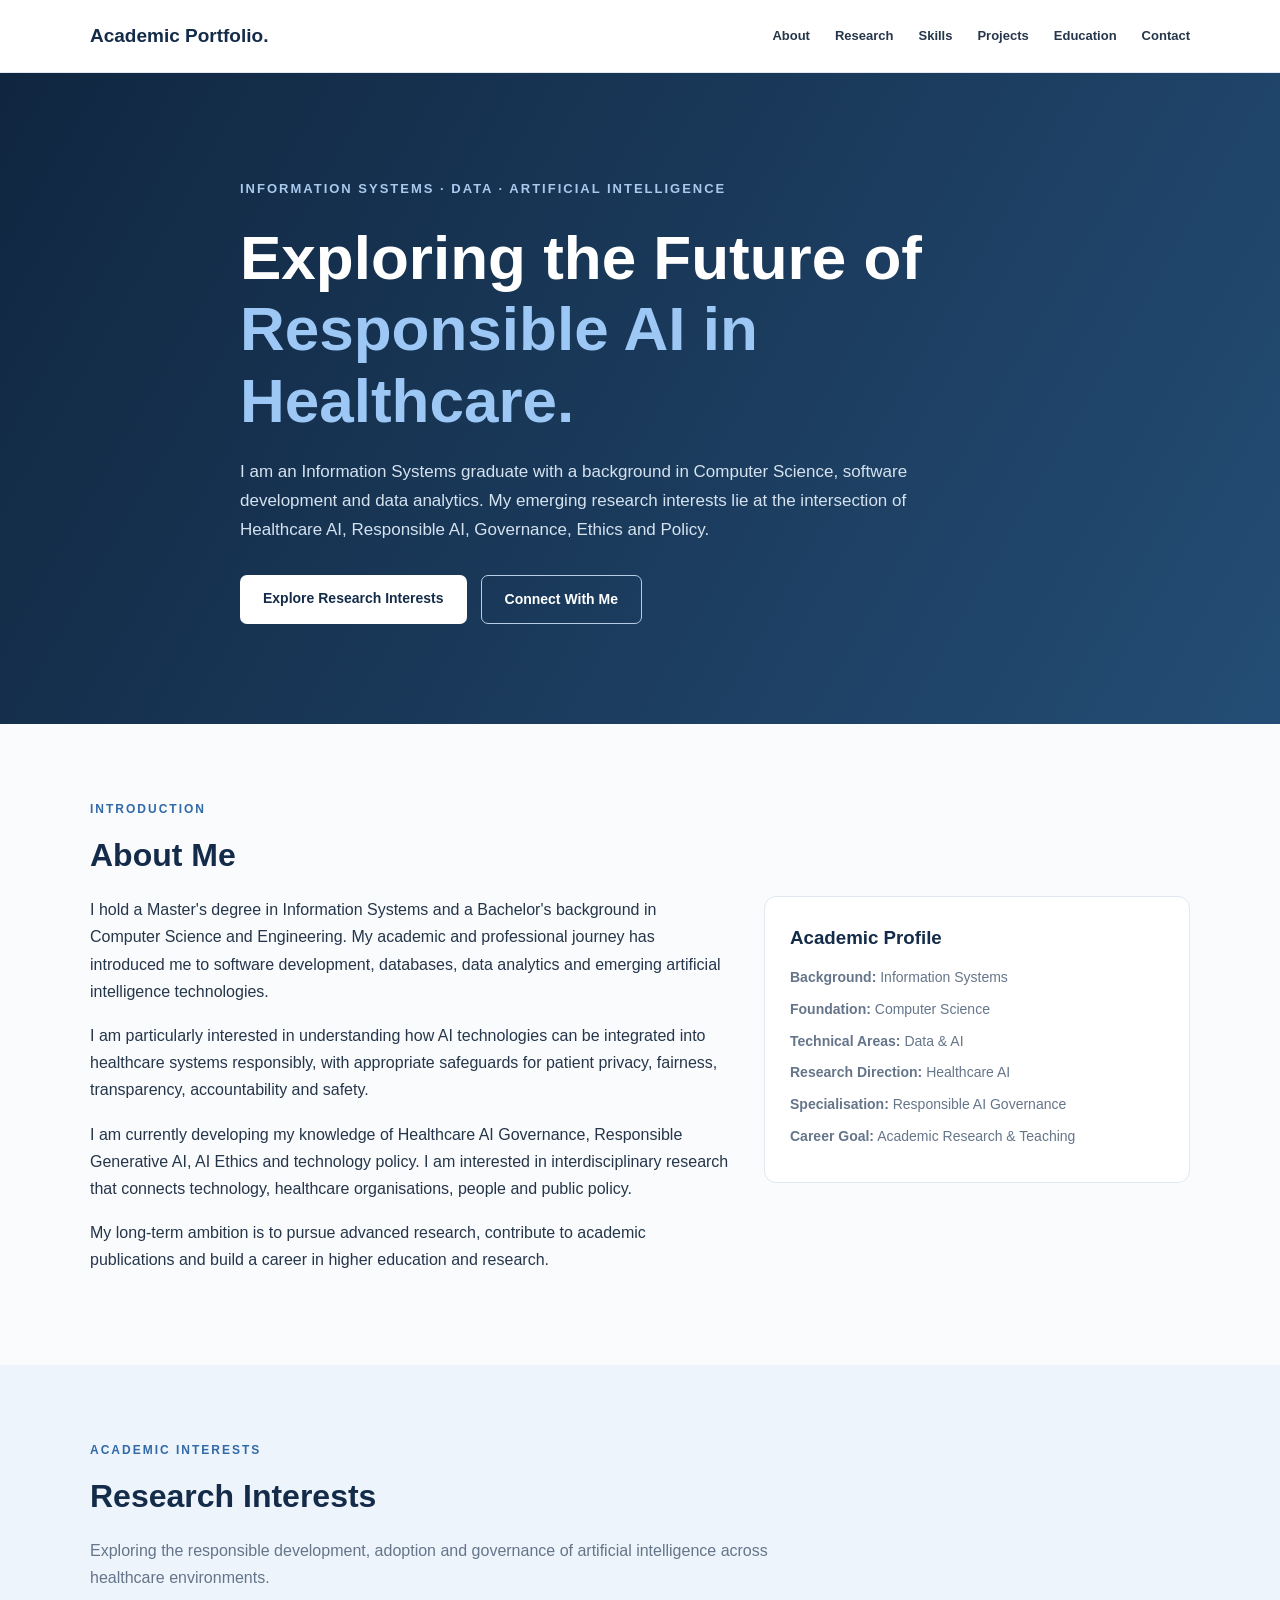
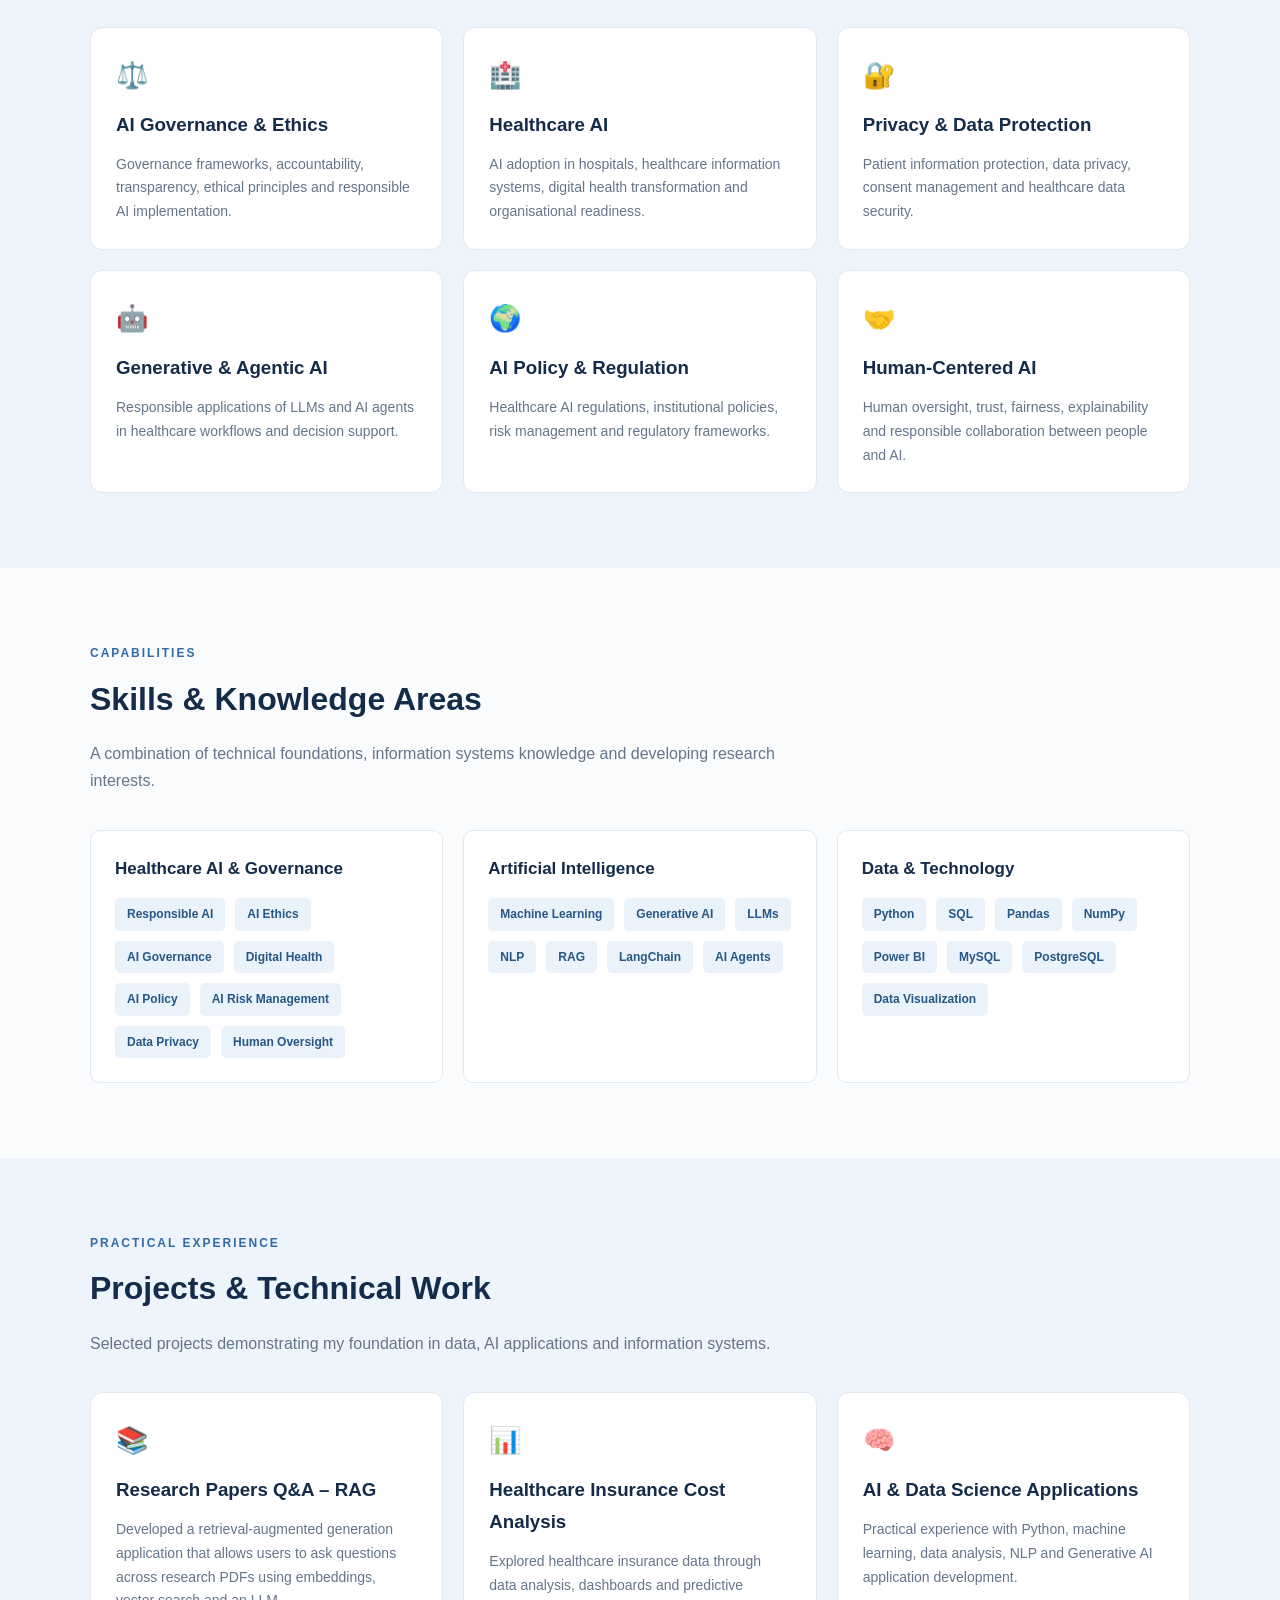
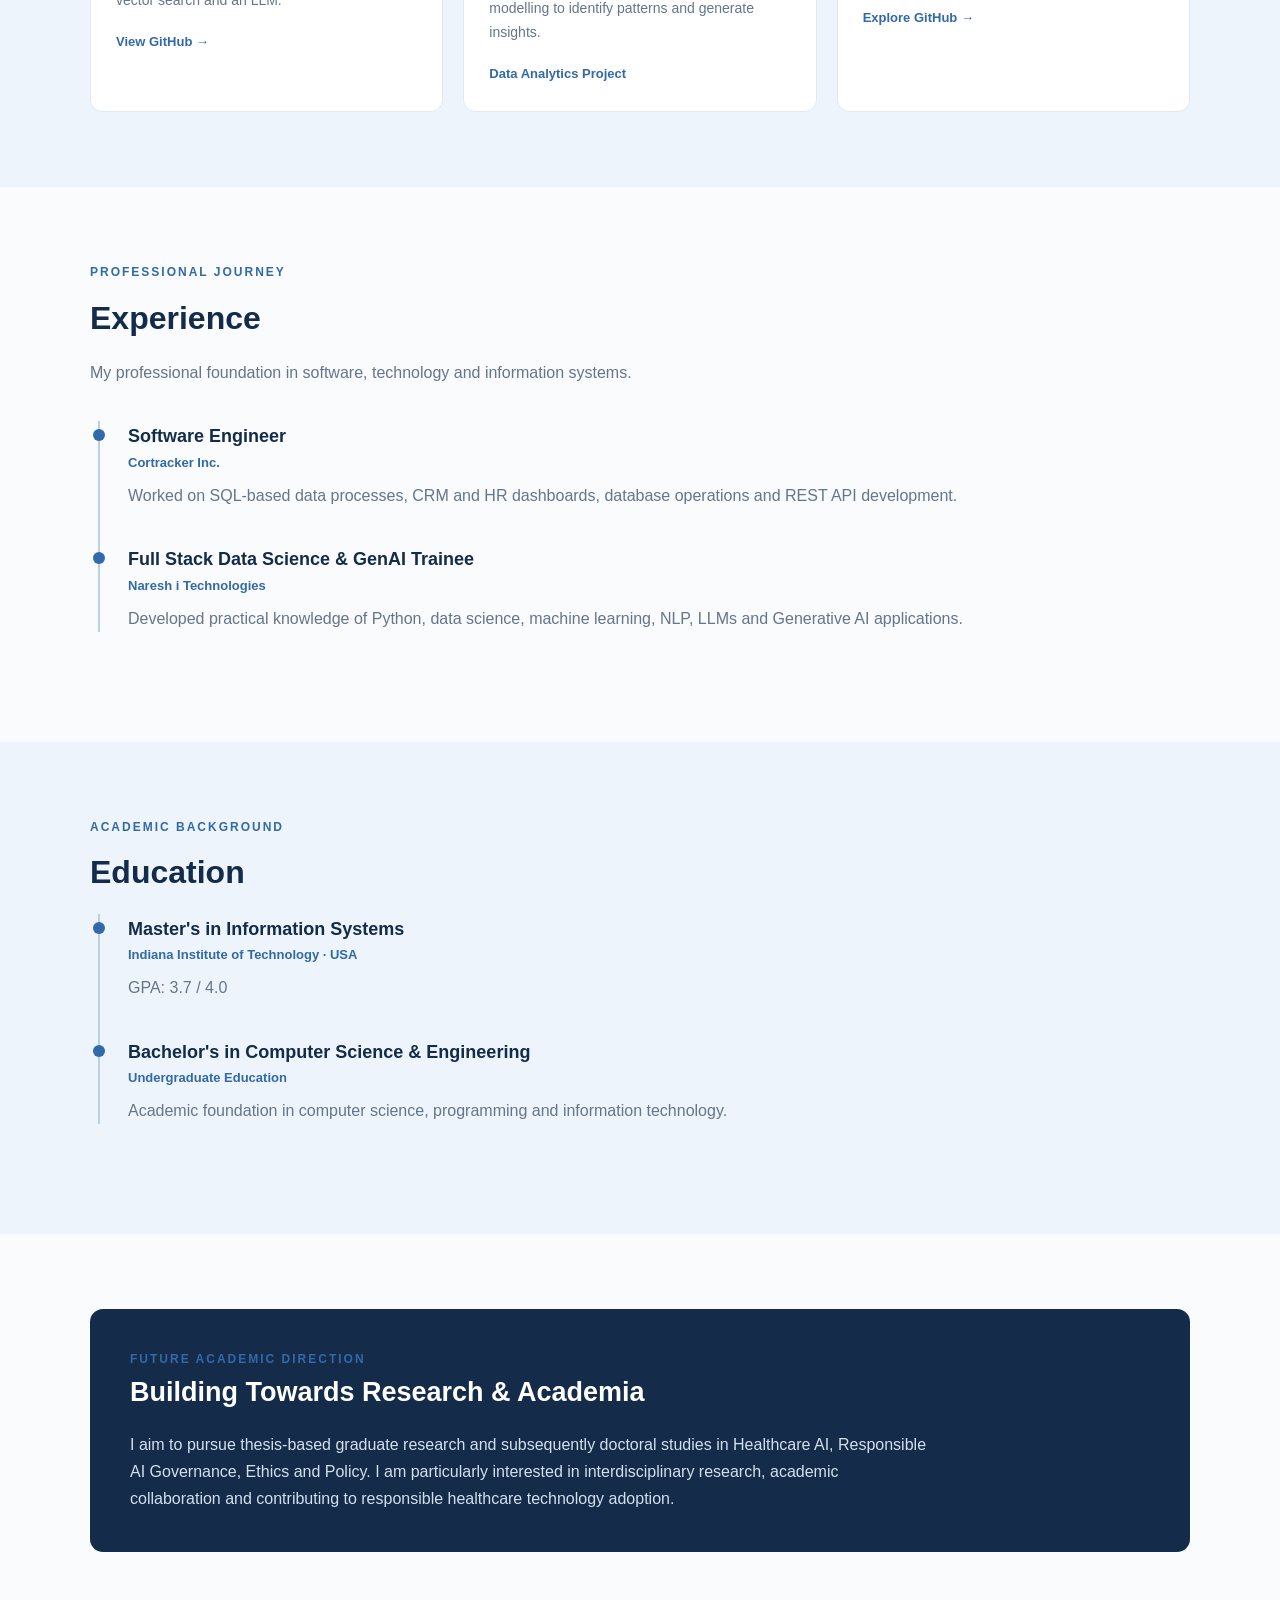
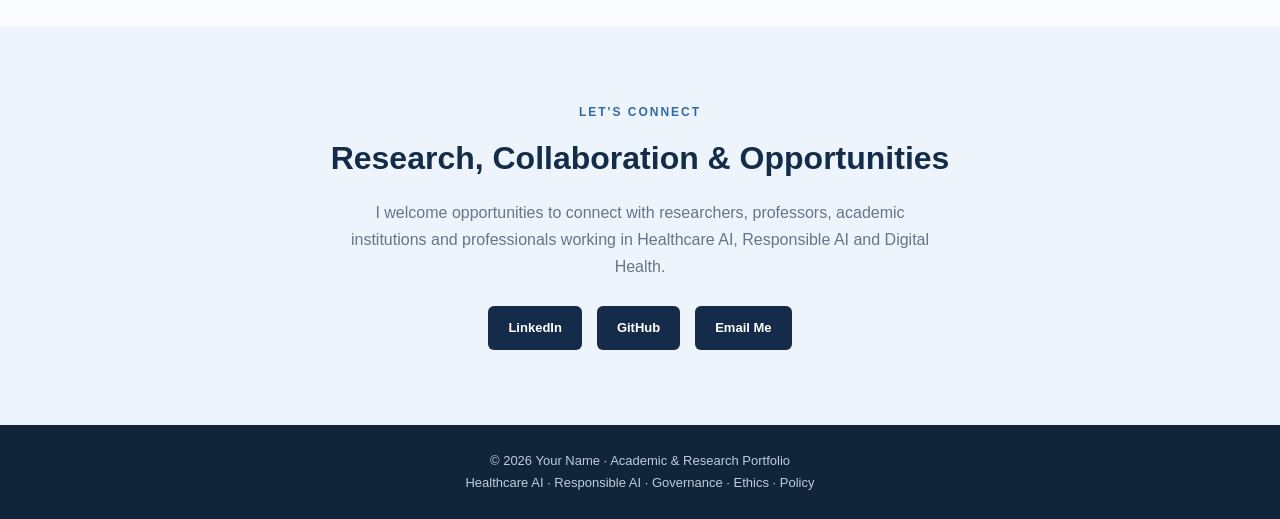
==== commit f4ed4a8b: "Update index.html" ====
--- a/index.html
+++ b/index.html
@@ -1,29 +1,784 @@
-<!doctype html>
+
+<!DOCTYPE html>
 <html lang="en">
 <head>
-<meta charset="utf-8"><meta name="viewport" content="width=device-width,initial-scale=1"><meta name="theme-color" content="#f8f7f4">
-<meta name="description" content="Amrutha Varshini Reddy Thalla — prospective MRes / PhD researcher in Human–AI Interaction, explainable AI and trustworthy generative AI.">
-<title>Amrutha Thalla | Human–AI Interaction</title>
+<meta charset="UTF-8">
+<meta name="viewport" content="width=device-width, initial-scale=1.0">
+<meta name="description" content="Academic and research portfolio exploring Healthcare AI, Responsible AI, AI Governance, Ethics and Policy.">
+<title>Your Name | Healthcare AI Research Portfolio</title>
+
 <style>
-@import url('https://fonts.googleapis.com/css2?family=DM+Sans:wght@400;500;600;700&family=Manrope:wght@400;500;600;700;800&family=Playfair+Display:ital,wght@1,500;1,600&display=swap');
-:root{--ink:#142c2c;--muted:#64716e;--paper:#faf9f6;--cream:#f2f1eb;--green:#174b43;--mint:#dcebe3;--border:#e0e3dc;--accent:#a3d4b5}*{box-sizing:border-box}html{scroll-behavior:smooth;scroll-padding-top:90px}body{margin:0;background:var(--paper);color:var(--ink);font-family:'DM Sans',sans-serif;-webkit-font-smoothing:antialiased}a{color:inherit;text-decoration:none}button{font:inherit}.shell{max-width:1240px;margin:auto;padding-left:40px;padding-right:40px}.skip{position:absolute;top:-100px;left:15px;background:white;padding:12px;z-index:100}.skip:focus{top:10px}.site-header{position:sticky;top:0;z-index:20;background:rgba(250,249,246,.95);backdrop-filter:blur(18px);border-bottom:1px solid var(--border)}.header-inner{height:78px;display:flex;align-items:center;justify-content:space-between}.brand{display:flex;align-items:center;gap:13px}.brand-mark{font:800 25px 'Manrope',sans-serif;letter-spacing:-2px}.brand-dot{color:#73a991}.brand-caption{font-size:11px;letter-spacing:1.3px;text-transform:uppercase;color:var(--muted);border-left:1px solid var(--border);padding-left:13px}nav{display:flex;align-items:center;gap:31px}nav a{font-size:13px;font-weight:600}nav a:hover,.text-link:hover{color:#468976}.nav-cv{padding:12px 18px;border:1px solid var(--ink);border-radius:4px}.menu-toggle{display:none}.hero{display:grid;grid-template-columns:1.18fr .82fr;gap:65px;align-items:center;min-height:710px;padding-top:82px;padding-bottom:95px}.eyebrow,.section-no,.small-label{font-size:10px;font-weight:800;letter-spacing:2.2px}.eyebrow{display:inline-flex;align-items:center;gap:10px;color:#477b66;background:#eaf1e9;border:1px solid #d5e4d8;padding:11px 15px;border-radius:3px}.live-dot{width:7px;height:7px;background:#64a681;border-radius:50%}.hero-kicker{font-size:12px;letter-spacing:1.8px;font-weight:700;margin-top:40px;color:#527568}.hero h1{font-family:Manrope,sans-serif;font-size:clamp(44px,4.5vw,66px);line-height:1.13;letter-spacing:-3.8px;font-weight:700;margin:19px 0 25px;max-width:680px}em{font-family:'Playfair Display',serif;font-weight:500;color:#427967}.hero-summary{max-width:600px;color:#5e6c68;font-size:16px;line-height:1.9}.hero-summary strong{color:var(--ink)}.hero-actions,.contact-actions{display:flex;gap:12px;flex-wrap:wrap;margin-top:31px}.btn{display:inline-flex;align-items:center;justify-content:center;gap:18px;padding:16px 21px;border-radius:3px;font-size:13px;font-weight:700;transition:transform .2s,background .2s}.btn:hover{transform:translateY(-2px)}.btn.primary{background:var(--green);color:white}.btn.secondary{border:1px solid #bacac1}.hero-meta{display:flex;flex-wrap:wrap;gap:13px;margin-top:42px;color:#798681;font-size:11px}.hero-meta span+span{border-left:1px solid #cbd4cc;padding-left:13px}.hero-art{height:520px;position:relative;overflow:hidden;background:linear-gradient(145deg,#e7f0e8,#d8e7e0 55%,#f0f1e9);border-radius:160px 160px 7px 7px}.art-grid{position:absolute;inset:0;background-image:linear-gradient(#ffffff70 1px,transparent 1px),linear-gradient(90deg,#ffffff70 1px,transparent 1px);background-size:40px 40px;opacity:.5}.orb{position:absolute;border-radius:50%;filter:blur(1px)}.orb-one{width:250px;height:250px;background:radial-gradient(circle at 30% 30%,#ffffffbb,#a6cdbf99,#91b9aa55);top:75px;left:95px}.orb-two{width:165px;height:165px;background:radial-gradient(circle at 30% 30%,#fff9,#c2dfd4aa,#b4d0c755);top:175px;right:0}.art-lines{position:absolute;inset:0;width:100%;height:100%}.art-label{position:absolute;font-size:10px;letter-spacing:2px;font-weight:700;color:#557c6d}.art-top{top:32px;left:32px}.art-bottom{bottom:24px;right:22px}.art-card{position:absolute;background:#ffffffea;box-shadow:0 12px 38px #406c5630;padding:20px;border:1px solid #e6f0e8;border-radius:5px}.art-card span{display:block;color:#5d8a78;font-size:9px;font-weight:800;letter-spacing:1.6px;margin-bottom:11px}.art-card strong{font-size:13px}.art-card.evidence{left:30px;top:210px;width:235px}.art-card.understanding{right:25px;bottom:77px;width:225px}.tiny-lines{margin-top:15px}.tiny-lines i{display:block;height:5px;background:#e6eee8;margin-top:7px;border-radius:2px}.tiny-lines i:nth-child(2){width:80%}.tiny-lines i:nth-child(3){width:60%}.pill-row{display:flex;gap:4px;margin-top:16px}.pill-row b{font-size:8px;background:#e9f3ec;padding:6px}.ticker{background:#e9eee7;border-top:1px solid #dce6da;border-bottom:1px solid #dce6da}.ticker-inner{display:flex;align-items:center;justify-content:space-between;gap:20px;min-height:84px;flex-wrap:wrap}.ticker span{font-size:10px;letter-spacing:2px;color:#5e7d6d;font-weight:800}.ticker strong{font-size:12px}.ticker i{width:4px;height:4px;background:#80ab90;border-radius:50%}.section{padding-top:116px;padding-bottom:120px}.section-heading{display:flex;justify-content:space-between;align-items:end;gap:35px;margin-bottom:47px}.section-no{color:#508773}.section-heading h2{font-family:Manrope,sans-serif;font-size:clamp(32px,3.7vw,49px);line-height:1.18;letter-spacing:-2.4px;margin:21px 0 0}.section-heading>p{max-width:310px;line-height:1.8;color:var(--muted);font-size:14px}.research-grid{display:grid;grid-template-columns:1.15fr 1fr 1fr;gap:15px}.research-feature{grid-row:span 2;background:var(--green);color:#fff;min-height:480px;padding:35px;display:flex;flex-direction:column}.tag{font-size:10px;letter-spacing:1.6px;color:#a6d4bc}.feature-icon{font-size:90px;font-weight:200;margin:60px 0 30px;color:#b0d5bf}.research-feature h3{font:700 30px Manrope;margin:0 0 15px;letter-spacing:-1px}.research-feature p{color:#d1e1d8;font-size:14px;line-height:1.85}.feature-footer{border-top:1px solid #608579;margin-top:auto;padding-top:24px;font-size:12px;display:flex;justify-content:space-between}.research-mini{padding:27px;border:1px solid var(--border);background:#fff;min-height:230px}.mini-number{font:700 11px Manrope;color:#70a58b}.research-mini h3{font:700 18px Manrope;line-height:1.4;margin:31px 0 10px}.research-mini p{color:var(--muted);font-size:13px;line-height:1.75}.research-method{display:grid;grid-template-columns:1fr 1.25fr;gap:40px;align-items:center;margin-top:18px;background:#edf1ea;padding:34px 40px}.research-method h3{font:700 24px Manrope;margin:12px 0 0}.research-method p{font-size:13px;color:#596a61;line-height:1.85}.small-label{color:#65917a}.projects-section{background:#f0f0eb}.project-grid{display:grid;grid-template-columns:repeat(3,1fr);gap:20px}.project-card{background:white;overflow:hidden;border:1px solid #e4e7e0;display:flex;flex-direction:column}.project-card.lead-project{grid-column:span 2;display:grid;grid-template-columns:1fr 1fr}.project-visual{height:230px;position:relative;overflow:hidden;display:flex;align-items:center;justify-content:center}.lead-project .project-visual{height:auto;min-height:320px}.project-content{padding:26px;display:flex;flex-direction:column;flex:1}.project-top{display:flex;justify-content:space-between;font-size:10px;letter-spacing:1.5px;font-weight:800;color:#69907b}.project-content h3{font:700 21px Manrope;letter-spacing:-.7px;margin:24px 0 11px}.lead-project .project-content h3{font-size:30px}.project-content p{color:#66736d;font-size:13px;line-height:1.8;margin:0 0 23px}.chips{display:flex;gap:7px;flex-wrap:wrap;margin-top:auto}.chips span{background:#edf3ed;padding:7px 9px;font-size:10px;color:#476c5a}.text-link{margin-top:20px;font-size:12px;font-weight:700;color:#2e7461}.visual-evidence{background:linear-gradient(145deg,#d3e9d9,#edf4e8)}.mock-window{width:82%;background:#fff;border-radius:8px;box-shadow:0 15px 45px #38674e35;transform:rotate(-3deg);overflow:hidden}.window-head{display:flex;align-items:center;gap:5px;padding:11px;background:#f7faf6;border-bottom:1px solid #e1e9e2}.window-head i{width:5px;height:5px;background:#a9c2b2;border-radius:50%}.window-head span{margin-left:10px;font-size:7px;letter-spacing:1px;color:#7a9c84}.mock-body{padding:19px}.mock-question{font-size:12px;font-weight:700;margin-bottom:14px}.mock-answer{background:#f4f8f2;padding:12px}.mock-green{font-size:8px;color:#4c8d69}.mock-answer div{height:5px;background:#d9e7dc;margin-top:8px}.mock-answer div.short{width:58%}.mock-bottom{display:flex;gap:8px;margin-top:12px}.mock-bottom span{font-size:7px;background:#e3f0e6;padding:6px}.visual-rag{background:#e1eae4}.network{width:175px;height:145px;position:relative;background:linear-gradient(45deg,transparent 49.5%,#79b69a 50%,transparent 50.5%),linear-gradient(-35deg,transparent 49.5%,#79b69a 50%,transparent 50.5%)}.network span{position:absolute;width:24px;height:24px;background:#fff;border:6px solid #82b59b;border-radius:50%}.n1{left:4px;top:8px}.n2{right:0;top:12px}.n3{left:60px;top:65px}.n4{left:0;bottom:0}.n5{right:14px;bottom:0}.visual-caption{position:absolute;bottom:18px;left:20px;font-size:9px;letter-spacing:1.5px;color:#628675;font-weight:800}.visual-caption span{color:#287f5d}.visual-lora{background:#e8e9f2}.model-visual{display:flex;flex-direction:column;align-items:center;gap:7px}.model-block{font-size:9px;letter-spacing:1.2px;padding:10px 18px;border:1px solid #adb6d2;color:#576684;background:#f8f9ff}.model-block.accent{background:#c7d4ef}.model-arrow{color:#6b83ac}.visual-health{background:#e4efe8}.bar-graphic{height:155px;width:200px;display:flex;align-items:end;gap:10px;border-bottom:1px solid #83b39a}.bar-graphic span{height:var(--h);flex:1;background:linear-gradient(#75b59a,#2f7964);border-radius:2px 2px 0 0}.visual-capstone{background:#e6eae5}.capstone-window{width:83%;background:#fff;box-shadow:0 12px 30px #556b5e22;padding:19px}.capstone-window>span{display:block;font-size:8px;letter-spacing:1px;color:#7b9b89}.capstone-window>strong{display:block;font-size:14px;margin:12px 0}.capstone-row{display:flex;gap:9px;align-items:center;border-top:1px solid #e9eee9;padding:11px 0}.capstone-row i{width:12px;height:12px;background:#d3e8d7}.capstone-row b{font-size:9px;flex:1}.capstone-row small{font-size:8px;color:#5b9c74}.visual-agents{background:#e6e9f0;gap:15px}.agent-pill{border:1px solid #94a7bf;background:#fff;padding:19px;font-size:10px;letter-spacing:1px;font-weight:800;color:#59718f}.agent-lines{font-size:30px;color:#6f8fb1}.background-grid{display:grid;grid-template-columns:1fr 1fr;gap:90px}.column-heading{font:700 20px Manrope;border-bottom:1px solid var(--border);padding-bottom:20px;margin:0 0 35px}.timeline{border-left:1px solid #c8d7ca;margin-left:6px;padding-left:29px}.timeline-item{position:relative;margin-bottom:38px}.timeline-item:before{content:'';position:absolute;left:-35px;top:2px;width:10px;height:10px;border-radius:50%;background:#76a88b;border:3px solid var(--paper)}.timeline-date{font-size:10px;letter-spacing:1.4px;color:#5e9075;font-weight:800}.timeline-item h4{font:700 18px Manrope;margin:12px 0 6px}.timeline-item p{font-size:13px;margin:0 0 10px;font-weight:600}.timeline-item span{font-size:13px;color:var(--muted);line-height:1.8;display:block}.academic-note{background:#eaf0e8;padding:22px}.academic-note span{font-size:9px;font-weight:800;letter-spacing:1.4px;color:#658772}.academic-note p{font-size:13px;line-height:1.7;margin-bottom:0}.skills-strip{border-top:1px solid var(--border);margin-top:48px;padding-top:26px;display:flex;gap:40px;align-items:center}.skills-strip>span{font-size:10px;font-weight:800;letter-spacing:1.7px;white-space:nowrap;color:#689078}.skills-strip div{font-size:13px;color:#56665d;line-height:2}.skills-strip b{color:#93b7a0;margin:0 9px}.contact-section{background:#174b43;color:white;padding:100px 0 95px}.contact-inner{max-width:1240px}.section-no.light{color:#a2d1b5}.contact-inner h2{font:700 clamp(38px,5vw,67px)/1.15 Manrope;letter-spacing:-3px;margin:26px 0}.contact-inner h2 em{color:#b9dcc1}.contact-inner>p{max-width:560px;color:#c6ddd1;line-height:1.9;font-size:15px}.btn.white{background:#fff;color:var(--green)}.btn.outline{border:1px solid #7fa798;color:#fff}.social-links{display:flex;gap:30px;margin-top:70px;border-top:1px solid #5e8778;padding-top:27px}.social-links a{font-size:12px;color:#d1e4d9}.social-links a:hover{color:#fff}footer{background:#123f38;color:#a7c3b5}.footer-inner{min-height:72px;display:flex;align-items:center;justify-content:space-between;gap:15px;font-size:11px}footer a{color:white}@media(max-width:1050px){.hero{gap:30px}.hero h1{font-size:48px}.research-grid{grid-template-columns:1fr 1fr}.research-feature{grid-row:span 2}.project-grid{grid-template-columns:1fr 1fr}.project-card.lead-project{grid-column:span 2}}@media(max-width:760px){.shell{padding-left:22px;padding-right:22px}.header-inner{height:67px}.menu-toggle{display:block;background:none;border:1px solid var(--border);padding:9px 12px;font-size:12px}.menu-toggle span{margin-left:8px}nav{display:none;position:absolute;top:67px;left:0;right:0;background:var(--paper);padding:20px 22px 25px;box-shadow:0 20px 25px #0001;flex-direction:column;align-items:stretch;gap:20px}nav.open{display:flex}.hero{grid-template-columns:1fr;padding-top:55px;padding-bottom:70px;gap:45px}.hero h1{font-size:clamp(42px,9vw,58px);letter-spacing:-2.8px}.hero-art{height:390px;border-radius:120px 120px 7px 7px}.art-card.evidence{top:150px}.art-card.understanding{bottom:52px}.hero-meta span+span{border:0;padding:0}.ticker-inner{justify-content:flex-start;min-height:75px;padding-top:16px;padding-bottom:16px}.section{padding-top:78px;padding-bottom:80px}.section-heading{display:block}.section-heading>p{max-width:540px;margin-top:20px}.research-grid{grid-template-columns:1fr 1fr}.research-feature{grid-column:span 2;grid-row:auto;min-height:370px}.feature-icon{margin:20px 0}.research-method{grid-template-columns:1fr;gap:10px;padding:26px}.project-grid{grid-template-columns:1fr 1fr}.project-card.lead-project{grid-column:span 2}.background-grid{grid-template-columns:1fr;gap:35px}.skills-strip{display:block}.skills-strip div{margin-top:14px}.footer-inner{flex-wrap:wrap;padding-top:20px;padding-bottom:20px}.contact-section{padding:75px 0}}@media(max-width:520px){.brand-caption{font-size:9px}.eyebrow{font-size:8px;letter-spacing:1.2px}.hero-summary{font-size:14px}.hero-art{height:340px}.orb-one{left:40px}.art-card{padding:12px}.art-card.evidence{left:15px;width:195px}.art-card.understanding{right:12px;width:190px}.research-grid{grid-template-columns:1fr}.research-feature{grid-column:auto}.research-mini{min-height:190px}.project-grid{grid-template-columns:1fr}.project-card.lead-project{grid-column:auto;display:flex}.lead-project .project-visual{min-height:240px}.social-links{flex-wrap:wrap;gap:17px}.contact-inner h2{letter-spacing:-1.7px}}
-@media(prefers-reduced-motion:reduce){html{scroll-behavior:auto}.btn{transition:none}}
-
+:root {
+  --navy: #142c49;
+  --blue: #3269a8;
+  --light: #edf4fb;
+  --text: #26364a;
+  --muted: #65758a;
+  --white: #ffffff;
+  --border: #e1e8f0;
+}
+
+* {
+  margin: 0;
+  padding: 0;
+  box-sizing: border-box;
+  scroll-behavior: smooth;
+}
+
+body {
+  font-family: Inter, "Segoe UI", Arial, sans-serif;
+  color: var(--text);
+  background: #f9fbfd;
+  line-height: 1.7;
+}
+
+a {
+  text-decoration: none;
+  color: inherit;
+}
+
+.container {
+  width: min(1100px, 90%);
+  margin: auto;
+}
+
+header {
+  position: sticky;
+  top: 0;
+  z-index: 100;
+  background: rgba(255,255,255,.96);
+  border-bottom: 1px solid var(--border);
+}
+
+nav {
+  min-height: 72px;
+  display: flex;
+  align-items: center;
+  justify-content: space-between;
+  gap: 20px;
+}
+
+.logo {
+  font-weight: 800;
+  font-size: 19px;
+  color: var(--navy);
+}
+
+.nav-links {
+  display: flex;
+  gap: 25px;
+  list-style: none;
+  font-size: 13px;
+  font-weight: 600;
+}
+
+.nav-links a:hover {
+  color: var(--blue);
+}
+
+.hero {
+  background: linear-gradient(120deg, #102640, #244d75);
+  color: white;
+  padding: 105px 0 100px;
+}
+
+.hero-content {
+  max-width: 800px;
+}
+
+.eyebrow {
+  color: #a9c9ed;
+  font-size: 13px;
+  letter-spacing: 2px;
+  text-transform: uppercase;
+  font-weight: 700;
+}
+
+.hero h1 {
+  font-size: clamp(36px, 6vw, 62px);
+  line-height: 1.15;
+  margin: 22px 0;
+}
+
+.hero h1 span {
+  color: #9dc8f5;
+}
+
+.hero p {
+  max-width: 700px;
+  font-size: 17px;
+  color: #d5e2ef;
+}
+
+.hero-buttons {
+  display: flex;
+  flex-wrap: wrap;
+  gap: 14px;
+  margin-top: 30px;
+}
+
+.btn {
+  display: inline-block;
+  padding: 12px 23px;
+  border-radius: 7px;
+  font-weight: 700;
+  font-size: 14px;
+  transition: .2s;
+}
+
+.btn-primary {
+  background: white;
+  color: var(--navy);
+}
+
+.btn-outline {
+  border: 1px solid #b5cde5;
+  color: white;
+}
+
+.btn:hover {
+  transform: translateY(-3px);
+}
+
+section {
+  padding: 75px 0;
+}
+
+.section-label {
+  color: var(--blue);
+  font-size: 12px;
+  font-weight: 800;
+  letter-spacing: 2px;
+  text-transform: uppercase;
+}
+
+.section-title {
+  color: var(--navy);
+  font-size: 32px;
+  margin: 8px 0 14px;
+}
+
+.section-intro {
+  color: var(--muted);
+  max-width: 750px;
+  margin-bottom: 35px;
+}
+
+.about-grid {
+  display: grid;
+  grid-template-columns: 1.5fr 1fr;
+  gap: 35px;
+  align-items: start;
+}
+
+.about-text p {
+  margin-bottom: 17px;
+}
+
+.info-card, .card {
+  background: white;
+  border: 1px solid var(--border);
+  border-radius: 12px;
+  padding: 25px;
+}
+
+.info-card h3, .card h3 {
+  color: var(--navy);
+  margin-bottom: 12px;
+}
+
+.info-card p {
+  color: var(--muted);
+  font-size: 14px;
+  margin: 8px 0;
+}
+
+.research-grid, .skills-grid, .project-grid {
+  display: grid;
+  grid-template-columns: repeat(3, 1fr);
+  gap: 20px;
+}
+
+.card {
+  transition: .25s;
+}
+
+.card:hover {
+  transform: translateY(-4px);
+  border-color: #a9c8e8;
+  box-shadow: 0 12px 30px rgba(20,44,73,.07);
+}
+
+.card-icon {
+  font-size: 26px;
+  margin-bottom: 12px;
+}
+
+.card p {
+  color: var(--muted);
+  font-size: 14px;
+}
+
+.soft-section {
+  background: var(--light);
+}
+
+.tag-list {
+  display: flex;
+  flex-wrap: wrap;
+  gap: 10px;
+  margin-top: 15px;
+}
+
+.tag {
+  background: #eaf2fb;
+  color: #285785;
+  padding: 6px 12px;
+  border-radius: 5px;
+  font-size: 12px;
+  font-weight: 600;
+}
+
+.skill-category {
+  background: white;
+  padding: 24px;
+  border-radius: 10px;
+  border: 1px solid var(--border);
+}
+
+.skill-category h3 {
+  font-size: 17px;
+  color: var(--navy);
+  margin-bottom: 12px;
+}
+
+.timeline {
+  border-left: 2px solid #b8d0e8;
+  margin-left: 8px;
+  padding-left: 28px;
+}
+
+.timeline-item {
+  position: relative;
+  margin-bottom: 35px;
+}
+
+.timeline-item::before {
+  content: "";
+  width: 12px;
+  height: 12px;
+  border-radius: 50%;
+  background: var(--blue);
+  position: absolute;
+  left: -35px;
+  top: 8px;
+}
+
+.timeline-item h3 {
+  color: var(--navy);
+  font-size: 18px;
+}
+
+.timeline-item .date {
+  color: var(--blue);
+  font-size: 13px;
+  font-weight: 700;
+}
+
+.timeline-item p {
+  color: var(--muted);
+  margin-top: 8px;
+}
+
+.project-link {
+  display: inline-block;
+  color: var(--blue);
+  font-weight: 700;
+  margin-top: 18px;
+  font-size: 13px;
+}
+
+.project-link:hover {
+  text-decoration: underline;
+}
+
+.future-box {
+  background: var(--navy);
+  color: white;
+  padding: 40px;
+  border-radius: 13px;
+}
+
+.future-box h2 {
+  font-size: 27px;
+  margin-bottom: 15px;
+}
+
+.future-box p {
+  color: #d2e0ed;
+  max-width: 800px;
+}
+
+.contact {
+  text-align: center;
+  background: var(--light);
+}
+
+.contact p {
+  color: var(--muted);
+  max-width: 600px;
+  margin: 0 auto 25px;
+}
+
+.social-links {
+  display: flex;
+  justify-content: center;
+  flex-wrap: wrap;
+  gap: 15px;
+}
+
+.social-links a {
+  background: var(--navy);
+  color: white;
+  padding: 11px 20px;
+  border-radius: 6px;
+  font-size: 13px;
+  font-weight: 700;
+}
+
+footer {
+  background: #10243a;
+  color: #bdcddd;
+  text-align: center;
+  padding: 25px;
+  font-size: 13px;
+}
+
+@media(max-width: 800px) {
+  .nav-links {
+    gap: 12px;
+    font-size: 11px;
+  }
+  .about-grid {
+    grid-template-columns: 1fr;
+  }
+  .research-grid, .skills-grid, .project-grid {
+    grid-template-columns: repeat(2, 1fr);
+  }
+}
+
+@media(max-width: 560px) {
+  nav {
+    flex-direction: column;
+    padding: 15px 0;
+  }
+  .nav-links {
+    flex-wrap: wrap;
+    justify-content: center;
+  }
+  .research-grid, .skills-grid, .project-grid {
+    grid-template-columns: 1fr;
+  }
+  .hero {
+    padding: 75px 0;
+  }
+  section {
+    padding: 55px 0;
+  }
+  .section-title {
+    font-size: 27px;
+  }
+}
 </style>
 </head>
+
 <body>
-<a class="skip" href="#main">Skip to content</a>
-<header class="site-header"><div class="shell header-inner"><a class="brand" href="#top" aria-label="Home"><span class="brand-mark">AT<span class="brand-dot">.</span></span><span class="brand-caption">Research portfolio</span></a><button class="menu-toggle" aria-expanded="false" aria-controls="nav" aria-label="Toggle navigation">Menu <span aria-hidden="true">☰</span></button><nav id="nav" aria-label="Primary navigation"><a href="#research">Research</a><a href="#projects">Projects</a><a href="#background">Background</a><a href="#contact">Contact</a><a class="nav-cv" href="mailto:thallaamrutha5@gmail.com?subject=Academic%20CV%20Request">Request CV ↗</a></nav></div></header>
-<main id="main">
-<section class="hero shell" id="top"><div class="hero-copy"><div class="eyebrow"><span class="live-dot"></span> OPEN TO MRES & PHD RESEARCH OPPORTUNITIES</div><p class="hero-kicker">HELLO, I'M AMRUTHA VARSHINI REDDY THALLA</p><h1>Building AI that people can <em>understand</em> and <em>trust.</em></h1><p class="hero-summary">My research direction is <strong>Human–AI Interaction</strong>: how people interpret, verify and make decisions with AI-generated information. I bring an MS in Information Systems, practical GenAI projects and software engineering leadership to this question.</p><div class="hero-actions"><a class="btn primary" href="#research">Explore my research <span aria-hidden="true">↗</span></a><a class="btn secondary" href="#research">Research interests ↗</a></div><div class="hero-meta"><span>MS Information Systems · GPA 3.7/4.0</span><span>Based in India · Interested in global research opportunities</span></div></div><div class="hero-art" aria-label="Abstract visualisation of AI evidence, explanation and human judgement"><div class="art-grid"></div><div class="art-label art-top">HUMAN + AI</div><div class="orb orb-one"></div><div class="orb orb-two"></div><svg class="art-lines" viewBox="0 0 480 500" fill="none" aria-hidden="true"><path d="M35 360 C135 320 120 140 258 190 S370 320 455 100" stroke="#c0e3d9" stroke-width="1.5"/><path d="M40 210 C130 120 180 410 350 310 S430 200 460 280" stroke="#a7c5cb" stroke-width="1.5"/><circle cx="258" cy="190" r="7" fill="#f4f9f4" stroke="#5e9b8c" stroke-width="2"/><circle cx="350" cy="310" r="6" fill="#f4f9f4" stroke="#5e9b8c" stroke-width="2"/></svg><div class="art-card evidence"><span>01 / EVIDENCE</span><strong>Where does this answer come from?</strong><div class="tiny-lines"><i></i><i></i><i></i></div></div><div class="art-card understanding"><span>02 / UNDERSTANDING</span><strong>Can a person verify it?</strong><div class="pill-row"><b>Sources</b><b>Clarity</b><b>Trust</b></div></div><div class="art-label art-bottom">RESEARCH IN PROGRESS / 2026</div></div></section>
-<section class="ticker"><div class="shell ticker-inner"><span>PRIMARY FIELD</span><strong>Human–AI Interaction</strong><i></i><strong>Explainable AI</strong><i></i><strong>Trustworthy GenAI</strong><i></i><strong>Human-centred evaluation</strong></div></section>
-<section class="section shell" id="research"><div class="section-heading"><div><span class="section-no">01 / RESEARCH DIRECTION</span><h2>Making intelligent systems<br><em>meaningful to people.</em></h2></div><p>I am interested not only in what AI systems produce, but in what their users understand, question and ultimately decide.</p></div><div class="research-grid"><article class="research-feature"><span class="tag">PRIMARY RESEARCH AREA</span><div class="feature-icon">↗</div><h3>Human–AI Interaction</h3><p>Investigating how interface design, evidence presentation and explanations influence comprehension, verification behaviour and appropriate reliance on generative AI.</p><div class="feature-footer">Human-centred computing <span>↗</span></div></article><article class="research-mini"><span class="mini-number">01</span><h3>Explainability & visual communication</h3><p>How can citations, visual explanations and uncertainty cues make AI outputs easier to evaluate?</p></article><article class="research-mini"><span class="mini-number">02</span><h3>Trust calibration</h3><p>When do people over-rely on AI, and which designs help them recognise limitations?</p></article><article class="research-mini"><span class="mini-number">03</span><h3>Evidence-grounded GenAI</h3><p>How should RAG systems expose their supporting sources and communicate missing evidence?</p></article><article class="research-mini"><span class="mini-number">04</span><h3>High-impact applications</h3><p>Exploring these questions in health information and other contexts where understanding matters.</p></article></div><div class="research-method"><div><span class="small-label">PROPOSED RESEARCH APPROACH</span><h3>Design → Evaluate → Learn</h3></div><p>Literature review, interface prototyping, comparative studies, comprehension tasks, source-verification measures and careful analysis of user trust. These are proposed methods for future supervised research, not claims of completed studies.</p></div></section>
-<section class="section projects-section" id="projects"><div class="shell"><div class="section-heading"><div><span class="section-no">02 / SELECTED WORK</span><h2>From building systems<br>to <em>asking better questions.</em></h2></div><p>A selection of hands-on technical projects and academic work that informs my research direction.</p></div><div class="project-grid"><article class="project-card lead-project"><div class="project-visual visual-evidence"><div class="mock-window"><div class="window-head"><i></i><i></i><i></i><span>EVIDENCELENS / PROTOTYPE</span></div><div class="mock-body"><div class="mock-question">How can we assess an AI answer?</div><div class="mock-answer"><span class="mock-green">Evidence source 01</span><div></div><div></div><div class="short"></div></div><div class="mock-bottom"><span>Explanation clarity</span><span>Source checking</span></div></div></div></div><div class="project-content"><div class="project-top"><span>RESEARCH-ORIENTED PROTOTYPE</span><span>01</span></div><h3>EvidenceLens</h3><p>An exploratory interface for evidence-aware question answering, explanation comparison and demonstration of human evaluation workflows. It does not represent a completed participant study.</p><div class="chips"><span>Human–AI Interaction</span><span>RAG</span><span>Streamlit</span></div></div></article><article class="project-card"><div class="project-visual visual-rag"><div class="network" aria-hidden="true"><span class="n1"></span><span class="n2"></span><span class="n3"></span><span class="n4"></span><span class="n5"></span></div><div class="visual-caption">RETRIEVE <span>→</span> GROUND <span>→</span> EXPLAIN</div></div><div class="project-content"><div class="project-top"><span>GENERATIVE AI</span><span>02</span></div><h3>Research-paper Q&A with RAG</h3><p>Built a question-answering pipeline over research papers using embeddings, ChromaDB retrieval and source-linked responses to support checking answers.</p><div class="chips"><span>Python</span><span>ChromaDB</span><span>LangChain</span></div></div></article><article class="project-card"><div class="project-visual visual-lora"><div class="model-visual"><div class="model-block">BASE MODEL</div><div class="model-arrow">↓</div><div class="model-block accent">LOW-RANK ADAPTATION</div><div class="model-arrow">↓</div><div class="model-block">STRUCTURED OUTPUT</div></div></div><div class="project-content"><div class="project-top"><span>MODEL ADAPTATION</span><span>03</span></div><h3>LoRA fine-tuning</h3><p>Fine-tuned a compact language model for structured answers and compared its outputs with an unchanged baseline, including examples outside training.</p><div class="chips"><span>Transformers</span><span>PEFT</span><span>Evaluation</span></div></div></article><article class="project-card"><div class="project-visual visual-health"><div class="bar-graphic"><span style="--h:45%"></span><span style="--h:69%"></span><span style="--h:54%"></span><span style="--h:83%"></span><span style="--h:62%"></span><span style="--h:91%"></span></div><div class="visual-caption">DATA → MODELS → INTERPRETATION</div></div><div class="project-content"><div class="project-top"><span>APPLIED MACHINE LEARNING</span><span>04</span></div><h3>Healthcare insurance analytics</h3><p>Analysed insurance records, compared regression models and developed dashboards and an interactive interface to communicate estimated charges.</p><div class="chips"><span>Scikit-learn</span><span>XGBoost</span><span>Power BI</span></div></div></article><article class="project-card"><div class="project-visual visual-capstone"><div class="capstone-window"><span>IS 7000 · MASTER'S CAPSTONE</span><strong>Gift card management</strong><div class="capstone-row"><i></i><b>Gift card record</b><small>View ↗</small></div><div class="capstone-row"><i></i><b>Gift card record</b><small>View ↗</small></div></div></div><div class="project-content"><div class="project-top"><span>ACADEMIC CAPSTONE</span><span>05</span></div><h3>Collaborative web application</h3><p>Contributed a React gift-card listing interface with Axios API calls, state management, conditional rendering and error handling in a team-based capstone.</p><div class="chips"><span>React</span><span>REST APIs</span><span>Git / Jira</span></div><a class="text-link" href="https://github.com/davidlislc/IS7000Fall2024/pull/146" target="_blank" rel="noopener noreferrer">View documented pull request ↗</a></div></article><article class="project-card"><div class="project-visual visual-agents"><div class="agent-pill">AGENT A</div><div class="agent-lines">⇄</div><div class="agent-pill">AGENT B</div><div class="visual-caption">COMPARATIVE EXPLORATION</div></div><div class="project-content"><div class="project-top"><span>AI FRAMEWORKS</span><span>06</span></div><h3>Multi-agent framework comparison</h3><p>Implemented comparable research-and-summary workflows in CrewAI and phidata, observing how search-tool differences affected output quality.</p><div class="chips"><span>CrewAI</span><span>phidata</span><span>Streamlit</span></div></div></article></div></div></section>
-<section class="section shell" id="background"><div class="section-heading"><div><span class="section-no">03 / BACKGROUND</span><h2>Grounded in engineering.<br><em>Moving toward research.</em></h2></div><p>My professional experience informs how I approach usable, reliable and well-explained technology.</p></div><div class="background-grid"><div><h3 class="column-heading">Education</h3><div class="timeline"><div class="timeline-item"><div class="timeline-date">2023 — 2025</div><h4>MS, Information Systems</h4><p>Indiana Institute of Technology, USA</p><span>GPA 3.7 / 4.0 · Master's capstone in collaborative web development</span></div><div class="timeline-item"><div class="timeline-date">Completed 2018</div><h4>B.Tech, Computer Science & Engineering</h4><p>JNTUH, India</p><span>Academic projects: GPS route navigation; online examination system</span></div></div><div class="academic-note"><span>CONTINUING TECHNICAL PREPARATION</span><p>Full Stack Data Science & Generative AI training, Naresh i Technologies · December 2025 – June 2026</p></div></div><div><h3 class="column-heading">Professional experience</h3><div class="timeline"><div class="timeline-item"><div class="timeline-date">DEC 2025 — PRESENT</div><h4>Team Lead</h4><p>IPlex Technologies Private Limited</p><span>Team and product-development coordination across QuickBuddy and QuickBooking, including software workflows, delivery planning and cross-functional collaboration.</span></div><div class="timeline-item"><div class="timeline-date">FEB — NOV 2025</div><h4>Software Engineer</h4><p>Cortracker Inc</p><span>SQL Server, ASP.NET Core, REST APIs, reporting dashboards and software delivery for HR and CRM applications.</span></div></div></div></div><div class="skills-strip"><span>TECHNICAL TOOLKIT</span><div>Python <b>·</b> SQL <b>·</b> C# / .NET <b>·</b> React <b>·</b> RAG <b>·</b> LangChain <b>·</b> Streamlit <b>·</b> Git <b>·</b> Machine Learning</div></div></section>
-<section class="contact-section" id="contact"><div class="shell contact-inner"><span class="section-no light">04 / CONNECT</span><h2>Interested in research<br>that puts <em>people first?</em></h2><p>I welcome conversations with prospective supervisors and research groups working in Human–AI Interaction, HCI, explainability and responsible generative AI.</p><div class="contact-actions"><a class="btn white" href="mailto:thallaamrutha5@gmail.com">Email me ↗</a><a class="btn outline" href="mailto:thallaamrutha5@gmail.com?subject=Academic%20CV%20Request">Request CV ↗</a></div><div class="social-links"><a href="https://github.com/amruthathalla" target="_blank" rel="noopener noreferrer">GitHub ↗</a><a href="https://www.linkedin.com/in/amrutha-varshini-thalla/" target="_blank" rel="noopener noreferrer">LinkedIn ↗</a><a href="#research">Research interests ↗</a></div></div></section>
-</main><footer><div class="shell footer-inner"><span>© <span id="year">2026</span> Amrutha Varshini Reddy Thalla</span><span>Human–AI Interaction · Research Portfolio</span><a href="#top">Back to top ↑</a></div></footer>
+
+<header>
+  <nav class="container">
+    <a class="logo" href="#home">Academic Portfolio.</a>
+    <ul class="nav-links">
+      <li><a href="#about">About</a></li>
+      <li><a href="#research">Research</a></li>
+      <li><a href="#skills">Skills</a></li>
+      <li><a href="#projects">Projects</a></li>
+      <li><a href="#education">Education</a></li>
+      <li><a href="#contact">Contact</a></li>
+    </ul>
+  </nav>
+</header>
+
+<main>
+
+<!-- HERO -->
+<section class="hero" id="home">
+  <div class="container hero-content">
+    <div class="eyebrow">Information Systems · Data · Artificial Intelligence</div>
+
+    <h1>
+      Exploring the Future of
+      <span>Responsible AI in Healthcare.</span>
+    </h1>
+
+    <p>
+      I am an Information Systems graduate with a background in
+      Computer Science, software development and data analytics.
+      My emerging research interests lie at the intersection of
+      Healthcare AI, Responsible AI, Governance, Ethics and Policy.
+    </p>
+
+    <div class="hero-buttons">
+      <a href="#research" class="btn btn-primary">Explore Research Interests</a>
+      <a href="#contact" class="btn btn-outline">Connect With Me</a>
+    </div>
+  </div>
+</section>
+
+<!-- ABOUT -->
+<section id="about">
+  <div class="container">
+    <div class="section-label">Introduction</div>
+    <h2 class="section-title">About Me</h2>
+
+    <div class="about-grid">
+      <div class="about-text">
+        <p>
+          I hold a Master's degree in Information Systems and a
+          Bachelor's background in Computer Science and Engineering.
+          My academic and professional journey has introduced me to
+          software development, databases, data analytics and
+          emerging artificial intelligence technologies.
+        </p>
+
+        <p>
+          I am particularly interested in understanding how AI
+          technologies can be integrated into healthcare systems
+          responsibly, with appropriate safeguards for patient
+          privacy, fairness, transparency, accountability and safety.
+        </p>
+
+        <p>
+          I am currently developing my knowledge of Healthcare AI
+          Governance, Responsible Generative AI, AI Ethics and
+          technology policy. I am interested in interdisciplinary
+          research that connects technology, healthcare organisations,
+          people and public policy.
+        </p>
+
+        <p>
+          My long-term ambition is to pursue advanced research,
+          contribute to academic publications and build a career
+          in higher education and research.
+        </p>
+      </div>
+
+      <div class="info-card">
+        <h3>Academic Profile</h3>
+        <p><strong>Background:</strong> Information Systems</p>
+        <p><strong>Foundation:</strong> Computer Science</p>
+        <p><strong>Technical Areas:</strong> Data & AI</p>
+        <p><strong>Research Direction:</strong> Healthcare AI</p>
+        <p><strong>Specialisation:</strong> Responsible AI Governance</p>
+        <p><strong>Career Goal:</strong> Academic Research & Teaching</p>
+      </div>
+    </div>
+  </div>
+</section>
+
+<!-- RESEARCH -->
+<section class="soft-section" id="research">
+  <div class="container">
+    <div class="section-label">Academic Interests</div>
+    <h2 class="section-title">Research Interests</h2>
+    <p class="section-intro">
+      Exploring the responsible development, adoption and governance
+      of artificial intelligence across healthcare environments.
+    </p>
+
+    <div class="research-grid">
+
+      <div class="card">
+        <div class="card-icon">⚖️</div>
+        <h3>AI Governance & Ethics</h3>
+        <p>
+          Governance frameworks, accountability, transparency,
+          ethical principles and responsible AI implementation.
+        </p>
+      </div>
+
+      <div class="card">
+        <div class="card-icon">🏥</div>
+        <h3>Healthcare AI</h3>
+        <p>
+          AI adoption in hospitals, healthcare information systems,
+          digital health transformation and organisational readiness.
+        </p>
+      </div>
+
+      <div class="card">
+        <div class="card-icon">🔐</div>
+        <h3>Privacy & Data Protection</h3>
+        <p>
+          Patient information protection, data privacy,
+          consent management and healthcare data security.
+        </p>
+      </div>
+
+      <div class="card">
+        <div class="card-icon">🤖</div>
+        <h3>Generative & Agentic AI</h3>
+        <p>
+          Responsible applications of LLMs and AI agents
+          in healthcare workflows and decision support.
+        </p>
+      </div>
+
+      <div class="card">
+        <div class="card-icon">🌍</div>
+        <h3>AI Policy & Regulation</h3>
+        <p>
+          Healthcare AI regulations, institutional policies,
+          risk management and regulatory frameworks.
+        </p>
+      </div>
+
+      <div class="card">
+        <div class="card-icon">🤝</div>
+        <h3>Human-Centered AI</h3>
+        <p>
+          Human oversight, trust, fairness, explainability
+          and responsible collaboration between people and AI.
+        </p>
+      </div>
+
+    </div>
+  </div>
+</section>
+
+<!-- SKILLS -->
+<section id="skills">
+  <div class="container">
+    <div class="section-label">Capabilities</div>
+    <h2 class="section-title">Skills & Knowledge Areas</h2>
+    <p class="section-intro">
+      A combination of technical foundations, information systems
+      knowledge and developing research interests.
+    </p>
+
+    <div class="skills-grid">
+
+      <div class="skill-category">
+        <h3>Healthcare AI & Governance</h3>
+        <div class="tag-list">
+          <span class="tag">Responsible AI</span>
+          <span class="tag">AI Ethics</span>
+          <span class="tag">AI Governance</span>
+          <span class="tag">Digital Health</span>
+          <span class="tag">AI Policy</span>
+          <span class="tag">AI Risk Management</span>
+          <span class="tag">Data Privacy</span>
+          <span class="tag">Human Oversight</span>
+        </div>
+      </div>
+
+      <div class="skill-category">
+        <h3>Artificial Intelligence</h3>
+        <div class="tag-list">
+          <span class="tag">Machine Learning</span>
+          <span class="tag">Generative AI</span>
+          <span class="tag">LLMs</span>
+          <span class="tag">NLP</span>
+          <span class="tag">RAG</span>
+          <span class="tag">LangChain</span>
+          <span class="tag">AI Agents</span>
+        </div>
+      </div>
+
+      <div class="skill-category">
+        <h3>Data & Technology</h3>
+        <div class="tag-list">
+          <span class="tag">Python</span>
+          <span class="tag">SQL</span>
+          <span class="tag">Pandas</span>
+          <span class="tag">NumPy</span>
+          <span class="tag">Power BI</span>
+          <span class="tag">MySQL</span>
+          <span class="tag">PostgreSQL</span>
+          <span class="tag">Data Visualization</span>
+        </div>
+      </div>
+
+    </div>
+  </div>
+</section>
+
+<!-- PROJECTS -->
+<section class="soft-section" id="projects">
+  <div class="container">
+    <div class="section-label">Practical Experience</div>
+    <h2 class="section-title">Projects & Technical Work</h2>
+    <p class="section-intro">
+      Selected projects demonstrating my foundation in data,
+      AI applications and information systems.
+    </p>
+
+    <div class="project-grid">
+
+      <div class="card">
+        <div class="card-icon">📚</div>
+        <h3>Research Papers Q&A – RAG</h3>
+        <p>
+          Developed a retrieval-augmented generation application
+          that allows users to ask questions across research PDFs
+          using embeddings, vector search and an LLM.
+        </p>
+        <a class="project-link"
+           href="https://github.com/amruthathalla/rag-papers-qa"
+           target="_blank">View GitHub →</a>
+      </div>
+
+      <div class="card">
+        <div class="card-icon">📊</div>
+        <h3>Healthcare Insurance Cost Analysis</h3>
+        <p>
+          Explored healthcare insurance data through data analysis,
+          dashboards and predictive modelling to identify patterns
+          and generate insights.
+        </p>
+        <span class="project-link">Data Analytics Project</span>
+      </div>
+
+      <div class="card">
+        <div class="card-icon">🧠</div>
+        <h3>AI & Data Science Applications</h3>
+        <p>
+          Practical experience with Python, machine learning,
+          data analysis, NLP and Generative AI application development.
+        </p>
+        <a class="project-link"
+           href="https://github.com/amruthathalla"
+           target="_blank">Explore GitHub →</a>
+      </div>
+
+    </div>
+  </div>
+</section>
+
+<!-- EXPERIENCE -->
+<section id="experience">
+  <div class="container">
+    <div class="section-label">Professional Journey</div>
+    <h2 class="section-title">Experience</h2>
+    <p class="section-intro">
+      My professional foundation in software, technology and
+      information systems.
+    </p>
+
+    <div class="timeline">
+
+      <div class="timeline-item">
+        <h3>Software Engineer</h3>
+        <div class="date">Cortracker Inc.</div>
+        <p>
+          Worked on SQL-based data processes, CRM and HR dashboards,
+          database operations and REST API development.
+        </p>
+      </div>
+
+      <div class="timeline-item">
+        <h3>Full Stack Data Science & GenAI Trainee</h3>
+        <div class="date">Naresh i Technologies</div>
+        <p>
+          Developed practical knowledge of Python, data science,
+          machine learning, NLP, LLMs and Generative AI applications.
+        </p>
+      </div>
+
+    </div>
+  </div>
+</section>
+
+<!-- EDUCATION -->
+<section class="soft-section" id="education">
+  <div class="container">
+    <div class="section-label">Academic Background</div>
+    <h2 class="section-title">Education</h2>
+
+    <div class="timeline">
+
+      <div class="timeline-item">
+        <h3>Master's in Information Systems</h3>
+        <div class="date">Indiana Institute of Technology · USA</div>
+        <p>
+          GPA: 3.7 / 4.0
+        </p>
+      </div>
+
+      <div class="timeline-item">
+        <h3>Bachelor's in Computer Science & Engineering</h3>
+        <div class="date">Undergraduate Education</div>
+        <p>
+          Academic foundation in computer science,
+          programming and information technology.
+        </p>
+      </div>
+
+    </div>
+  </div>
+</section>
+
+<!-- ACADEMIC GOALS -->
+<section>
+  <div class="container">
+    <div class="future-box">
+      <div class="section-label">Future Academic Direction</div>
+      <h2>Building Towards Research & Academia</h2>
+      <p>
+        I aim to pursue thesis-based graduate research and
+        subsequently doctoral studies in Healthcare AI,
+        Responsible AI Governance, Ethics and Policy.
+        I am particularly interested in interdisciplinary
+        research, academic collaboration and contributing
+        to responsible healthcare technology adoption.
+      </p>
+    </div>
+  </div>
+</section>
+
+<!-- CONTACT -->
+<section class="contact" id="contact">
+  <div class="container">
+    <div class="section-label">Let's Connect</div>
+    <h2 class="section-title">Research, Collaboration & Opportunities</h2>
+    <p>
+      I welcome opportunities to connect with researchers,
+      professors, academic institutions and professionals
+      working in Healthcare AI, Responsible AI and Digital Health.
+    </p>
+
+    <div class="social-links">
+      <a href="https://www.linkedin.com/in/amrutha-varshini-thalla/"
+         target="_blank">LinkedIn</a>
+
+      <a href="https://github.com/amruthathalla"
+         target="_blank">GitHub</a>
+
+      <a href="mailto:YOUR_EMAIL@example.com">Email Me</a>
+    </div>
+  </div>
+</section>
+
+</main>
+
+<footer>
+  <p>© <span id="year"></span> Your Name · Academic & Research Portfolio</p>
+  <p>Healthcare AI · Responsible AI · Governance · Ethics · Policy</p>
+</footer>
+
 <script>
-const toggle=document.querySelector('.menu-toggle');const nav=document.querySelector('#nav');toggle?.addEventListener('click',()=>{const open=nav.classList.toggle('open');toggle.setAttribute('aria-expanded',String(open));});nav?.querySelectorAll('a').forEach(a=>a.addEventListener('click',()=>{nav.classList.remove('open');toggle?.setAttribute('aria-expanded','false')}));document.querySelector('#year').textContent=new Date().getFullYear();
-
+document.getElementById("year").textContent =
+  new Date().getFullYear();
 </script>
-</body></html>
+
+</body>
+</html>
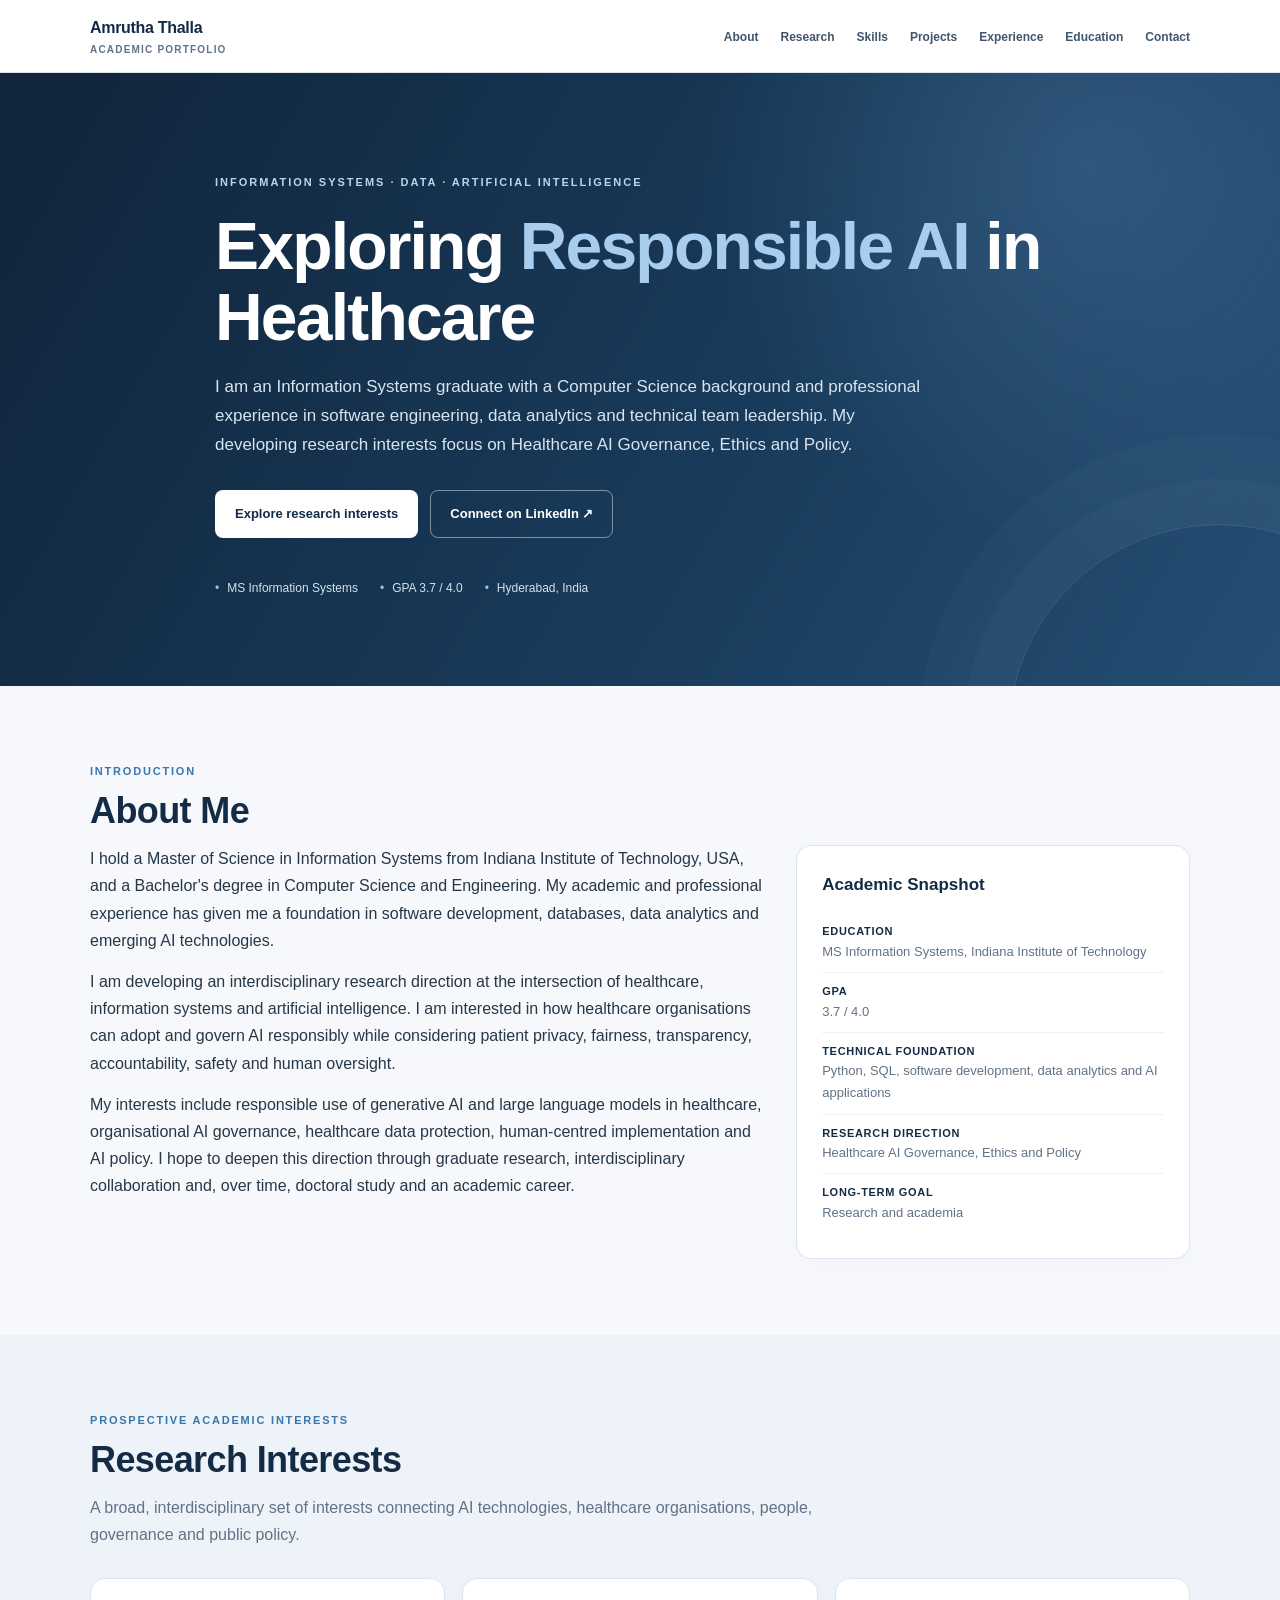
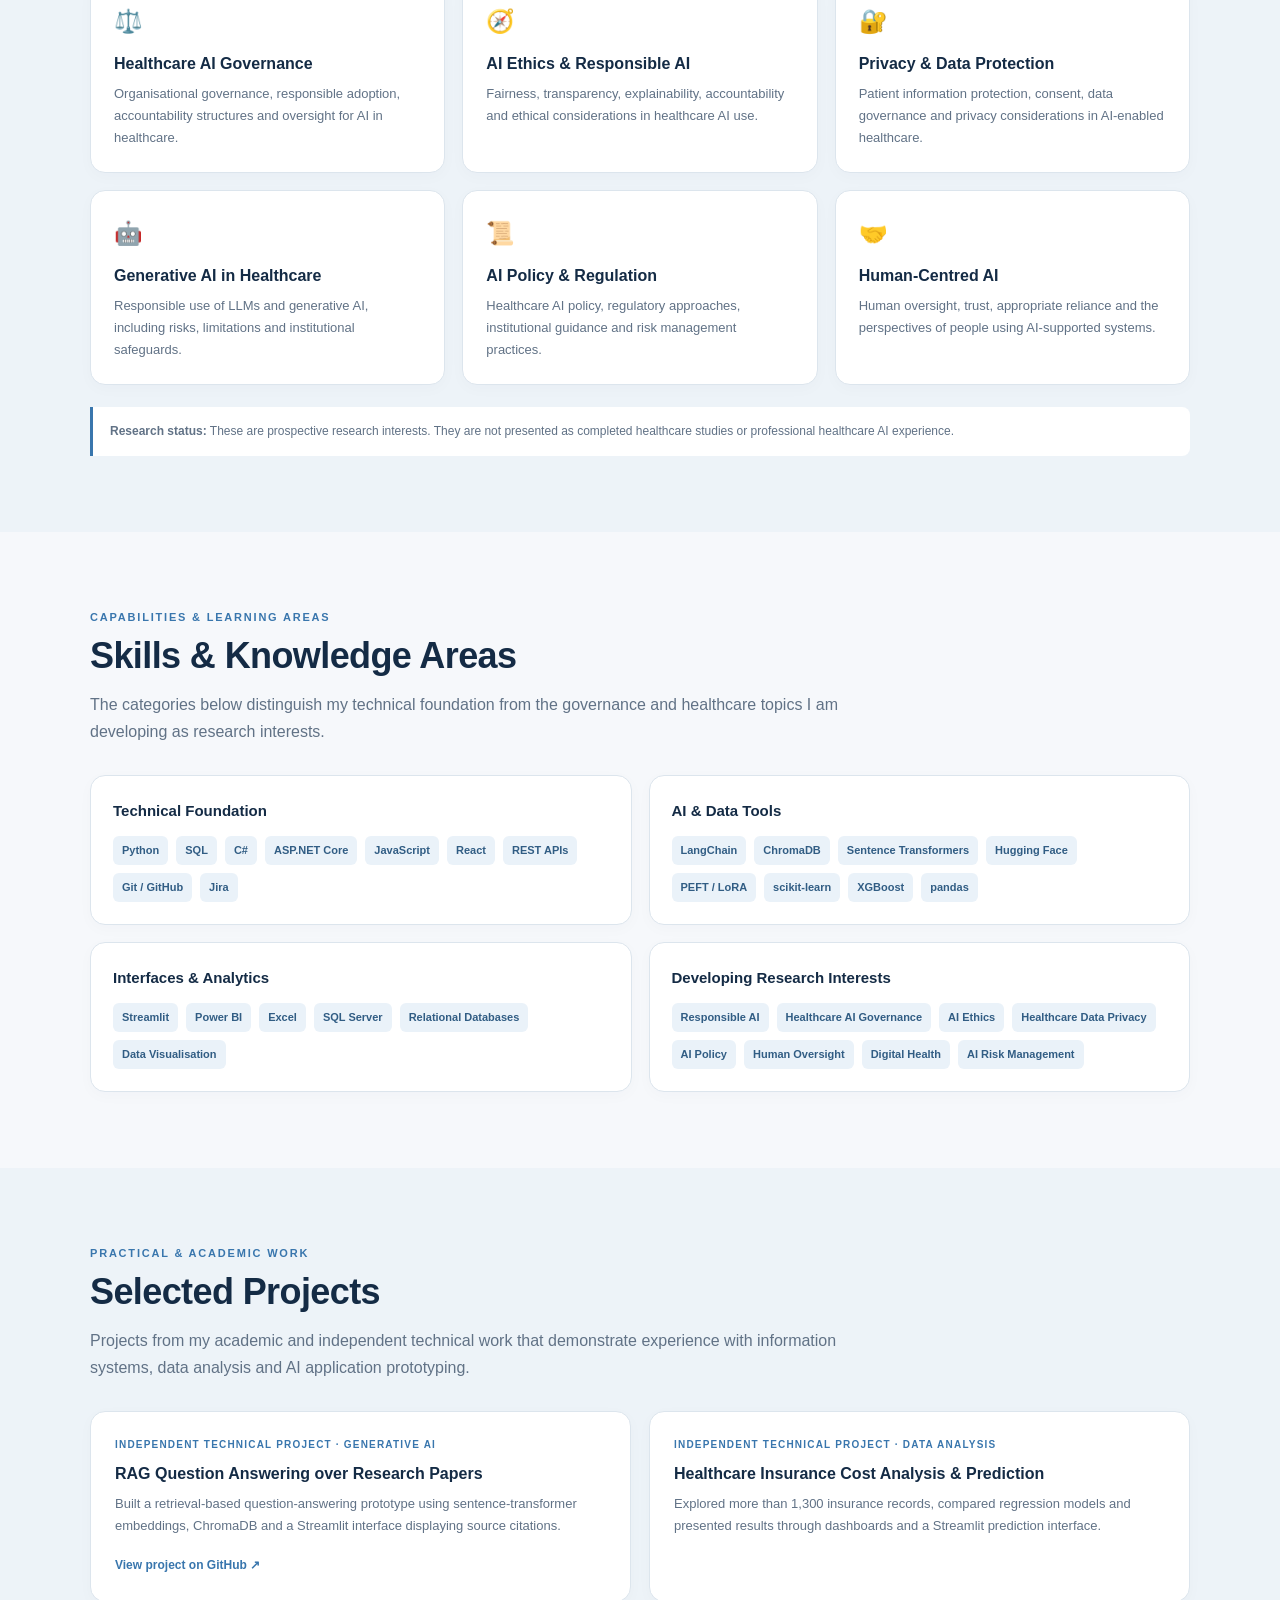
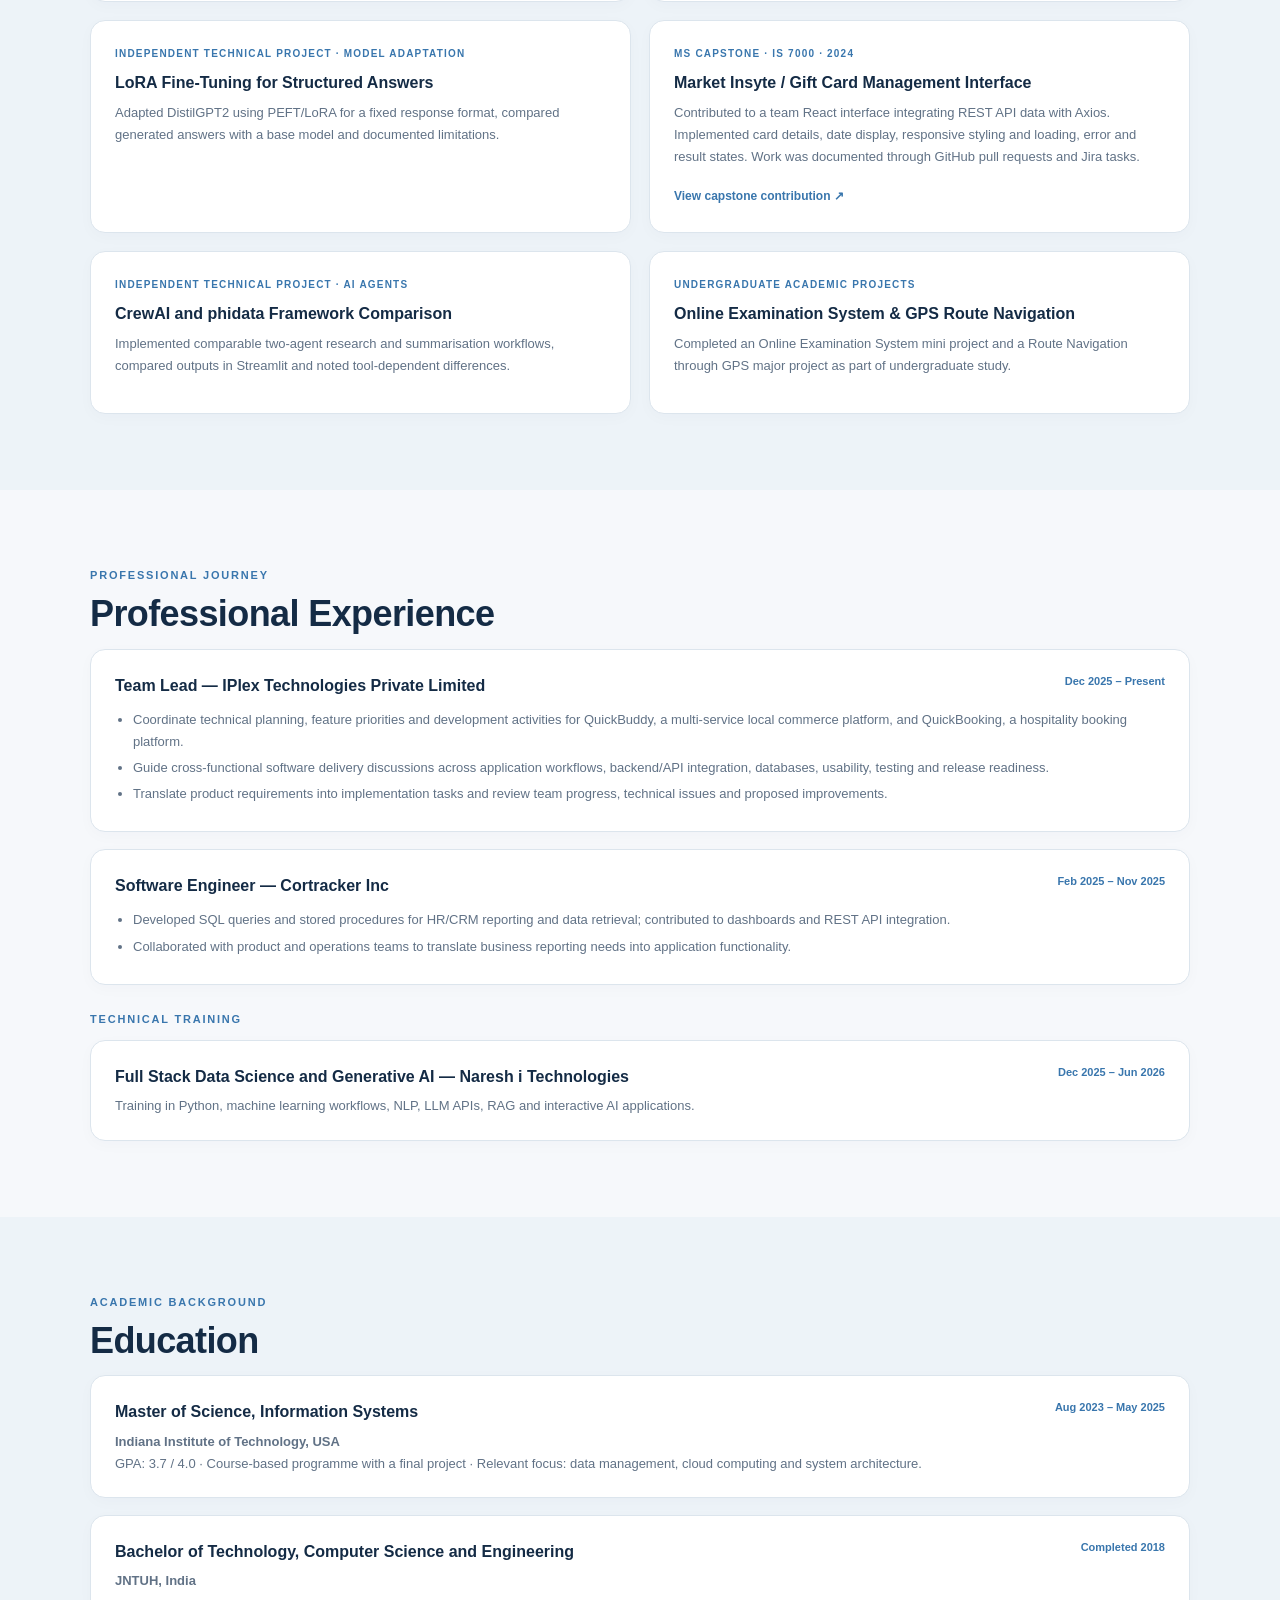
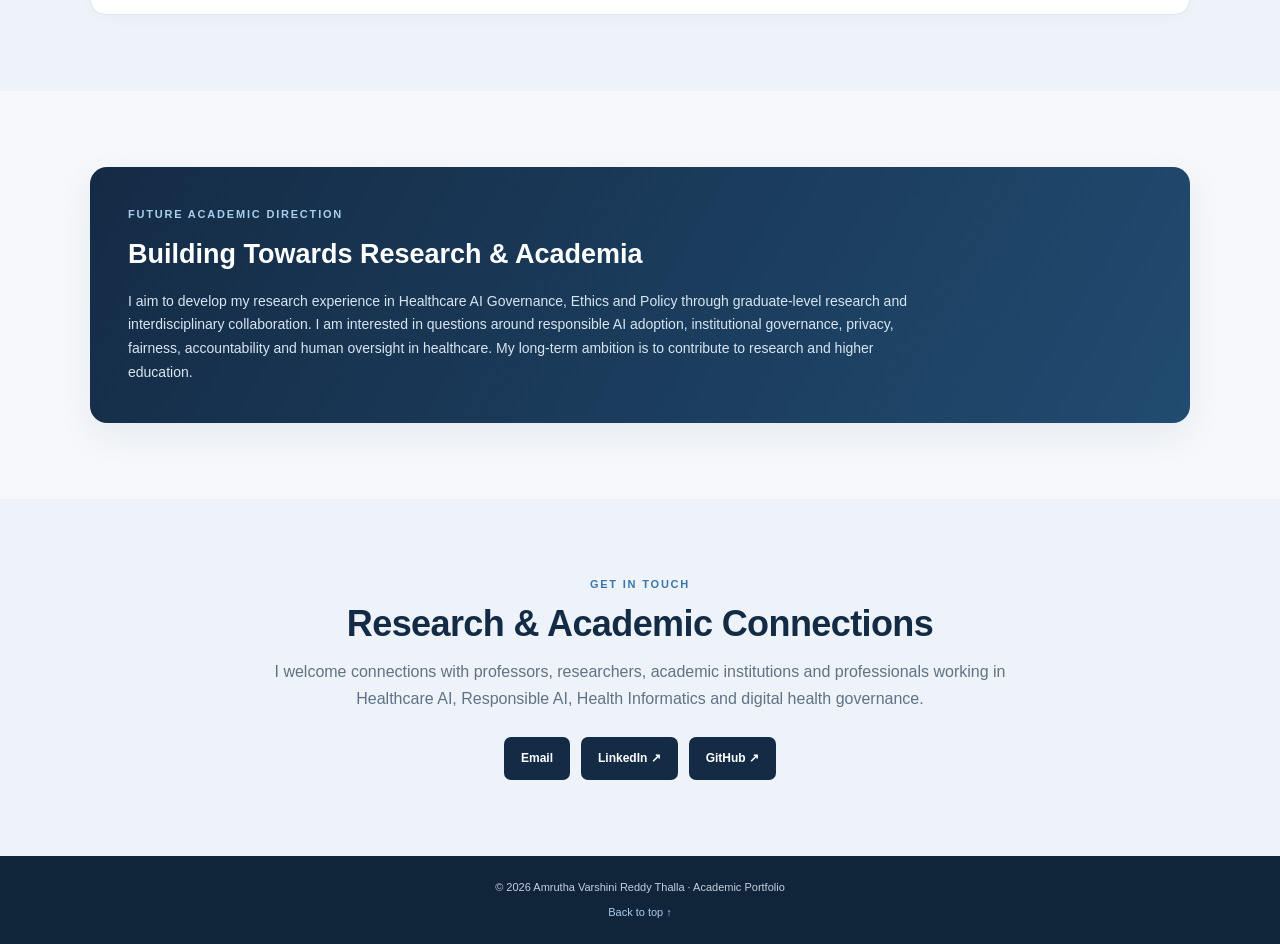
==== commit 2ad042d1: "Update index.html" ====
--- a/index.html
+++ b/index.html
@@ -1,784 +1,425 @@
-
 <!DOCTYPE html>
 <html lang="en">
 <head>
-<meta charset="UTF-8">
-<meta name="viewport" content="width=device-width, initial-scale=1.0">
-<meta name="description" content="Academic and research portfolio exploring Healthcare AI, Responsible AI, AI Governance, Ethics and Policy.">
-<title>Your Name | Healthcare AI Research Portfolio</title>
-
-<style>
-:root {
-  --navy: #142c49;
-  --blue: #3269a8;
-  --light: #edf4fb;
-  --text: #26364a;
-  --muted: #65758a;
-  --white: #ffffff;
-  --border: #e1e8f0;
-}
-
-* {
-  margin: 0;
-  padding: 0;
-  box-sizing: border-box;
-  scroll-behavior: smooth;
-}
-
-body {
-  font-family: Inter, "Segoe UI", Arial, sans-serif;
-  color: var(--text);
-  background: #f9fbfd;
-  line-height: 1.7;
-}
-
-a {
-  text-decoration: none;
-  color: inherit;
-}
-
-.container {
-  width: min(1100px, 90%);
-  margin: auto;
-}
-
-header {
-  position: sticky;
-  top: 0;
-  z-index: 100;
-  background: rgba(255,255,255,.96);
-  border-bottom: 1px solid var(--border);
-}
-
-nav {
-  min-height: 72px;
-  display: flex;
-  align-items: center;
-  justify-content: space-between;
-  gap: 20px;
-}
-
-.logo {
-  font-weight: 800;
-  font-size: 19px;
-  color: var(--navy);
-}
-
-.nav-links {
-  display: flex;
-  gap: 25px;
-  list-style: none;
-  font-size: 13px;
-  font-weight: 600;
-}
-
-.nav-links a:hover {
-  color: var(--blue);
-}
-
-.hero {
-  background: linear-gradient(120deg, #102640, #244d75);
-  color: white;
-  padding: 105px 0 100px;
-}
-
-.hero-content {
-  max-width: 800px;
-}
-
-.eyebrow {
-  color: #a9c9ed;
-  font-size: 13px;
-  letter-spacing: 2px;
-  text-transform: uppercase;
-  font-weight: 700;
-}
-
-.hero h1 {
-  font-size: clamp(36px, 6vw, 62px);
-  line-height: 1.15;
-  margin: 22px 0;
-}
-
-.hero h1 span {
-  color: #9dc8f5;
-}
-
-.hero p {
-  max-width: 700px;
-  font-size: 17px;
-  color: #d5e2ef;
-}
-
-.hero-buttons {
-  display: flex;
-  flex-wrap: wrap;
-  gap: 14px;
-  margin-top: 30px;
-}
-
-.btn {
-  display: inline-block;
-  padding: 12px 23px;
-  border-radius: 7px;
-  font-weight: 700;
-  font-size: 14px;
-  transition: .2s;
-}
-
-.btn-primary {
-  background: white;
-  color: var(--navy);
-}
-
-.btn-outline {
-  border: 1px solid #b5cde5;
-  color: white;
-}
-
-.btn:hover {
-  transform: translateY(-3px);
-}
-
-section {
-  padding: 75px 0;
-}
-
-.section-label {
-  color: var(--blue);
-  font-size: 12px;
-  font-weight: 800;
-  letter-spacing: 2px;
-  text-transform: uppercase;
-}
-
-.section-title {
-  color: var(--navy);
-  font-size: 32px;
-  margin: 8px 0 14px;
-}
-
-.section-intro {
-  color: var(--muted);
-  max-width: 750px;
-  margin-bottom: 35px;
-}
-
-.about-grid {
-  display: grid;
-  grid-template-columns: 1.5fr 1fr;
-  gap: 35px;
-  align-items: start;
-}
-
-.about-text p {
-  margin-bottom: 17px;
-}
-
-.info-card, .card {
-  background: white;
-  border: 1px solid var(--border);
-  border-radius: 12px;
-  padding: 25px;
-}
-
-.info-card h3, .card h3 {
-  color: var(--navy);
-  margin-bottom: 12px;
-}
-
-.info-card p {
-  color: var(--muted);
-  font-size: 14px;
-  margin: 8px 0;
-}
-
-.research-grid, .skills-grid, .project-grid {
-  display: grid;
-  grid-template-columns: repeat(3, 1fr);
-  gap: 20px;
-}
-
-.card {
-  transition: .25s;
-}
-
-.card:hover {
-  transform: translateY(-4px);
-  border-color: #a9c8e8;
-  box-shadow: 0 12px 30px rgba(20,44,73,.07);
-}
-
-.card-icon {
-  font-size: 26px;
-  margin-bottom: 12px;
-}
-
-.card p {
-  color: var(--muted);
-  font-size: 14px;
-}
-
-.soft-section {
-  background: var(--light);
-}
-
-.tag-list {
-  display: flex;
-  flex-wrap: wrap;
-  gap: 10px;
-  margin-top: 15px;
-}
-
-.tag {
-  background: #eaf2fb;
-  color: #285785;
-  padding: 6px 12px;
-  border-radius: 5px;
-  font-size: 12px;
-  font-weight: 600;
-}
-
-.skill-category {
-  background: white;
-  padding: 24px;
-  border-radius: 10px;
-  border: 1px solid var(--border);
-}
-
-.skill-category h3 {
-  font-size: 17px;
-  color: var(--navy);
-  margin-bottom: 12px;
-}
-
-.timeline {
-  border-left: 2px solid #b8d0e8;
-  margin-left: 8px;
-  padding-left: 28px;
-}
-
-.timeline-item {
-  position: relative;
-  margin-bottom: 35px;
-}
-
-.timeline-item::before {
-  content: "";
-  width: 12px;
-  height: 12px;
-  border-radius: 50%;
-  background: var(--blue);
-  position: absolute;
-  left: -35px;
-  top: 8px;
-}
-
-.timeline-item h3 {
-  color: var(--navy);
-  font-size: 18px;
-}
-
-.timeline-item .date {
-  color: var(--blue);
-  font-size: 13px;
-  font-weight: 700;
-}
-
-.timeline-item p {
-  color: var(--muted);
-  margin-top: 8px;
-}
-
-.project-link {
-  display: inline-block;
-  color: var(--blue);
-  font-weight: 700;
-  margin-top: 18px;
-  font-size: 13px;
-}
-
-.project-link:hover {
-  text-decoration: underline;
-}
-
-.future-box {
-  background: var(--navy);
-  color: white;
-  padding: 40px;
-  border-radius: 13px;
-}
-
-.future-box h2 {
-  font-size: 27px;
-  margin-bottom: 15px;
-}
-
-.future-box p {
-  color: #d2e0ed;
-  max-width: 800px;
-}
-
-.contact {
-  text-align: center;
-  background: var(--light);
-}
-
-.contact p {
-  color: var(--muted);
-  max-width: 600px;
-  margin: 0 auto 25px;
-}
-
-.social-links {
-  display: flex;
-  justify-content: center;
-  flex-wrap: wrap;
-  gap: 15px;
-}
-
-.social-links a {
-  background: var(--navy);
-  color: white;
-  padding: 11px 20px;
-  border-radius: 6px;
-  font-size: 13px;
-  font-weight: 700;
-}
-
-footer {
-  background: #10243a;
-  color: #bdcddd;
-  text-align: center;
-  padding: 25px;
-  font-size: 13px;
-}
-
-@media(max-width: 800px) {
-  .nav-links {
-    gap: 12px;
-    font-size: 11px;
-  }
-  .about-grid {
-    grid-template-columns: 1fr;
-  }
-  .research-grid, .skills-grid, .project-grid {
-    grid-template-columns: repeat(2, 1fr);
-  }
-}
-
-@media(max-width: 560px) {
-  nav {
-    flex-direction: column;
-    padding: 15px 0;
-  }
-  .nav-links {
-    flex-wrap: wrap;
-    justify-content: center;
-  }
-  .research-grid, .skills-grid, .project-grid {
-    grid-template-columns: 1fr;
-  }
-  .hero {
-    padding: 75px 0;
-  }
-  section {
-    padding: 55px 0;
-  }
-  .section-title {
-    font-size: 27px;
-  }
-}
-</style>
+  <meta charset="UTF-8">
+  <meta name="viewport" content="width=device-width, initial-scale=1.0">
+  <meta name="description" content="Academic portfolio of Amrutha Varshini Reddy Thalla — Information Systems, Healthcare AI Governance, Responsible AI, Ethics and Policy.">
+  <meta name="theme-color" content="#142b45">
+  <title>Amrutha Varshini Reddy Thalla | Academic Portfolio</title>
+  <style>
+    :root {
+      --navy: #142b45;
+      --navy-2: #1d3d5e;
+      --blue: #3976ad;
+      --blue-light: #eaf2f9;
+      --ink: #263748;
+      --muted: #617286;
+      --line: #dce5ed;
+      --paper: #ffffff;
+      --canvas: #f6f8fb;
+      --accent: #b7d5ef;
+      --radius: 15px;
+      --shadow: 0 12px 35px rgba(20,43,69,.07);
+    }
+    * { box-sizing: border-box; margin: 0; padding: 0; }
+    html { scroll-behavior: smooth; scroll-padding-top: 86px; }
+    body {
+      background: var(--canvas); color: var(--ink);
+      font-family: Inter, "Segoe UI", Arial, sans-serif;
+      line-height: 1.7; -webkit-font-smoothing: antialiased;
+    }
+    a { color: inherit; text-decoration: none; }
+    a:focus-visible, button:focus-visible {
+      outline: 3px solid #8ab8e0; outline-offset: 3px;
+    }
+    .container { width: min(1100px, 91%); margin: 0 auto; }
+    .site-header {
+      position: sticky; top: 0; z-index: 20;
+      background: rgba(255,255,255,.96); backdrop-filter: blur(12px);
+      border-bottom: 1px solid var(--line);
+    }
+    .nav {
+      min-height: 72px; display: flex; align-items: center;
+      justify-content: space-between; gap: 24px;
+    }
+    .brand { color: var(--navy); font-weight: 800; letter-spacing: -.3px; }
+    .brand small { display: block; color: var(--muted); font-size: 10px; font-weight: 600; letter-spacing: 1.2px; text-transform: uppercase; }
+    .nav-links { list-style: none; display: flex; align-items: center; gap: 22px; }
+    .nav-links a { font-size: 12px; color: #42566b; font-weight: 700; }
+    .nav-links a:hover { color: var(--blue); }
+    .menu-toggle {
+      display: none; border: 1px solid var(--line); background: white;
+      border-radius: 8px; padding: 8px 11px; color: var(--navy); cursor: pointer;
+    }
+    .hero {
+      color: white; overflow: hidden; position: relative;
+      background: radial-gradient(circle at 85% 15%, rgba(104,157,203,.25), transparent 32%),
+                  linear-gradient(120deg, #10243a 0%, #193b5b 58%, #244e73 100%);
+      padding: 100px 0 88px;
+    }
+    .hero:after {
+      content: ""; position: absolute; width: 420px; height: 420px;
+      border: 1px solid rgba(255,255,255,.12); border-radius: 50%;
+      right: -150px; bottom: -260px; box-shadow: 0 0 0 45px rgba(255,255,255,.025), 0 0 0 90px rgba(255,255,255,.02);
+    }
+    .hero-inner { max-width: 850px; position: relative; z-index: 1; }
+    .eyebrow {
+      color: #b7d5ef; text-transform: uppercase; letter-spacing: 2px;
+      font-size: 11px; font-weight: 800;
+    }
+    h1 {
+      font-size: clamp(38px, 6vw, 66px); line-height: 1.08;
+      letter-spacing: -1.8px; margin: 19px 0 20px; max-width: 850px;
+    }
+    h1 span { color: #a9cdef; }
+    .hero-copy { max-width: 720px; color: #d8e5f0; font-size: 17px; }
+    .hero-actions { display: flex; flex-wrap: wrap; gap: 12px; margin-top: 30px; }
+    .button {
+      display: inline-flex; align-items: center; justify-content: center;
+      padding: 12px 19px; border-radius: 8px; font-size: 13px;
+      font-weight: 800; transition: .2s ease; border: 1px solid transparent;
+    }
+    .button:hover { transform: translateY(-2px); }
+    .button-light { background: white; color: var(--navy); }
+    .button-ghost { color: white; border-color: rgba(255,255,255,.45); }
+    .hero-meta { display: flex; flex-wrap: wrap; gap: 22px; margin-top: 40px; color: #d3e1ed; font-size: 12px; }
+    .hero-meta span:before { content: "•"; color: #9ec6e8; margin-right: 8px; }
+    section { padding: 76px 0; }
+    .section-kicker { color: var(--blue); font-size: 11px; letter-spacing: 1.8px; font-weight: 800; text-transform: uppercase; }
+    .section-title { color: var(--navy); font-size: clamp(27px, 4vw, 36px); line-height: 1.2; letter-spacing: -.6px; margin: 8px 0 13px; }
+    .section-intro { color: var(--muted); max-width: 760px; margin-bottom: 30px; }
+    .about-grid { display: grid; grid-template-columns: 1.55fr .9fr; gap: 28px; align-items: start; }
+    .prose p { margin-bottom: 14px; }
+    .profile-card, .card, .skill-panel, .timeline-card, .project-card {
+      background: var(--paper); border: 1px solid var(--line); border-radius: var(--radius);
+      box-shadow: 0 4px 16px rgba(20,43,69,.025);
+    }
+    .profile-card { padding: 25px; }
+    .profile-card h3 { color: var(--navy); font-size: 17px; margin-bottom: 13px; }
+    .profile-row { padding: 9px 0; border-bottom: 1px solid #edf1f5; font-size: 13px; }
+    .profile-row:last-child { border: 0; }
+    .profile-row strong { display: block; color: var(--navy); font-size: 11px; text-transform: uppercase; letter-spacing: .7px; }
+    .profile-row span { color: var(--muted); }
+    .soft { background: #edf3f8; }
+    .grid-3 { display: grid; grid-template-columns: repeat(3, 1fr); gap: 17px; }
+    .card { padding: 23px; transition: .2s ease; }
+    .card:hover, .project-card:hover { transform: translateY(-3px); box-shadow: var(--shadow); border-color: #b9cfe2; }
+    .card-icon { font-size: 23px; margin-bottom: 12px; }
+    .card h3, .project-card h3 { color: var(--navy); font-size: 16px; line-height: 1.35; margin-bottom: 8px; }
+    .card p, .project-card p { color: var(--muted); font-size: 13px; }
+    .note {
+      margin-top: 22px; border-left: 3px solid var(--blue);
+      background: white; padding: 14px 17px; border-radius: 0 8px 8px 0;
+      color: var(--muted); font-size: 12px;
+    }
+    .skills-grid { display: grid; grid-template-columns: repeat(2, 1fr); gap: 17px; }
+    .skill-panel { padding: 22px; }
+    .skill-panel h3 { color: var(--navy); font-size: 15px; margin-bottom: 13px; }
+    .tags { display: flex; flex-wrap: wrap; gap: 8px; }
+    .tag { background: var(--blue-light); color: #315d84; border-radius: 6px; padding: 5px 9px; font-size: 11px; font-weight: 700; }
+    .project-grid { display: grid; grid-template-columns: repeat(2, 1fr); gap: 18px; }
+    .project-card { padding: 24px; transition: .2s ease; }
+    .project-type { color: var(--blue); text-transform: uppercase; letter-spacing: 1.2px; font-size: 10px; font-weight: 800; margin-bottom: 10px; }
+    .project-card p { margin-bottom: 12px; }
+    .text-link { color: var(--blue); font-size: 12px; font-weight: 800; display: inline-block; margin-top: 6px; }
+    .text-link:hover { text-decoration: underline; }
+    .timeline { display: grid; gap: 17px; }
+    .timeline-card { padding: 22px 24px; }
+    .timeline-top { display: flex; justify-content: space-between; gap: 15px; flex-wrap: wrap; }
+    .timeline-card h3 { color: var(--navy); font-size: 16px; }
+    .timeline-meta { color: var(--blue); font-size: 11px; font-weight: 800; }
+    .timeline-card ul { padding-left: 18px; margin-top: 10px; color: var(--muted); font-size: 13px; }
+    .timeline-card li { margin: 4px 0; }
+    .education-detail { color: var(--muted); font-size: 13px; margin-top: 5px; }
+    .future-panel {
+      background: linear-gradient(120deg, #142b45, #214b70); color: white;
+      border-radius: 17px; padding: 38px; box-shadow: var(--shadow);
+    }
+    .future-panel .section-kicker { color: #a9cdef; }
+    .future-panel h2 { font-size: 27px; margin: 8px 0 12px; }
+    .future-panel p { max-width: 800px; color: #d8e5f0; font-size: 14px; }
+    .contact { text-align: center; background: #edf3f8; }
+    .contact .section-intro { margin: 0 auto 25px; }
+    .contact-links { display: flex; flex-wrap: wrap; justify-content: center; gap: 11px; }
+    .contact-links a { background: var(--navy); color: white; padding: 11px 17px; border-radius: 7px; font-size: 12px; font-weight: 800; }
+    .contact-links a:hover { background: var(--blue); }
+    footer { background: #10243a; color: #c2d0de; text-align: center; padding: 22px 10px; font-size: 11px; }
+    .back-top { display: inline-block; margin-top: 7px; color: #a9cdef; }
+    @media (max-width: 820px) {
+      .nav-links { gap: 13px; }
+      .nav-links a { font-size: 11px; }
+      .about-grid { grid-template-columns: 1fr; }
+      .grid-3 { grid-template-columns: repeat(2, 1fr); }
+    }
+    @media (max-width: 650px) {
+      .nav { min-height: 65px; }
+      .menu-toggle { display: block; }
+      .nav-links {
+        display: none; position: absolute; top: 65px; left: 0; right: 0;
+        background: white; padding: 17px 5%; border-bottom: 1px solid var(--line);
+        flex-direction: column; align-items: flex-start; gap: 13px;
+      }
+      .nav-links.open { display: flex; }
+      .hero { padding: 75px 0 68px; }
+      .hero-copy { font-size: 15px; }
+      section { padding: 57px 0; }
+      .grid-3, .skills-grid, .project-grid { grid-template-columns: 1fr; }
+      .future-panel { padding: 27px 23px; }
+      .hero-meta { gap: 10px 17px; }
+    }
+    @media print {
+      .site-header, .hero-actions, .contact-links, .back-top { display: none !important; }
+      body { background: white; }
+      .hero { padding: 30px 0; print-color-adjust: exact; }
+      section { padding: 25px 0; break-inside: avoid; }
+      .card, .project-card, .profile-card, .timeline-card { box-shadow: none; break-inside: avoid; }
+    }
+  </style>
 </head>
-
 <body>
-
-<header>
-  <nav class="container">
-    <a class="logo" href="#home">Academic Portfolio.</a>
-    <ul class="nav-links">
+<header class="site-header">
+  <nav class="container nav" aria-label="Main navigation">
+    <a class="brand" href="#home">Amrutha Thalla<small>Academic Portfolio</small></a>
+    <button class="menu-toggle" id="menuToggle" aria-label="Open navigation" aria-expanded="false">Menu ☰</button>
+    <ul class="nav-links" id="navLinks">
       <li><a href="#about">About</a></li>
       <li><a href="#research">Research</a></li>
       <li><a href="#skills">Skills</a></li>
       <li><a href="#projects">Projects</a></li>
+      <li><a href="#experience">Experience</a></li>
       <li><a href="#education">Education</a></li>
       <li><a href="#contact">Contact</a></li>
     </ul>
   </nav>
 </header>
 
-<main>
-
-<!-- HERO -->
-<section class="hero" id="home">
-  <div class="container hero-content">
-    <div class="eyebrow">Information Systems · Data · Artificial Intelligence</div>
-
-    <h1>
-      Exploring the Future of
-      <span>Responsible AI in Healthcare.</span>
-    </h1>
-
-    <p>
-      I am an Information Systems graduate with a background in
-      Computer Science, software development and data analytics.
-      My emerging research interests lie at the intersection of
-      Healthcare AI, Responsible AI, Governance, Ethics and Policy.
-    </p>
-
-    <div class="hero-buttons">
-      <a href="#research" class="btn btn-primary">Explore Research Interests</a>
-      <a href="#contact" class="btn btn-outline">Connect With Me</a>
-    </div>
-  </div>
-</section>
-
-<!-- ABOUT -->
-<section id="about">
-  <div class="container">
-    <div class="section-label">Introduction</div>
-    <h2 class="section-title">About Me</h2>
-
-    <div class="about-grid">
-      <div class="about-text">
-        <p>
-          I hold a Master's degree in Information Systems and a
-          Bachelor's background in Computer Science and Engineering.
-          My academic and professional journey has introduced me to
-          software development, databases, data analytics and
-          emerging artificial intelligence technologies.
-        </p>
-
-        <p>
-          I am particularly interested in understanding how AI
-          technologies can be integrated into healthcare systems
-          responsibly, with appropriate safeguards for patient
-          privacy, fairness, transparency, accountability and safety.
-        </p>
-
-        <p>
-          I am currently developing my knowledge of Healthcare AI
-          Governance, Responsible Generative AI, AI Ethics and
-          technology policy. I am interested in interdisciplinary
-          research that connects technology, healthcare organisations,
-          people and public policy.
-        </p>
-
-        <p>
-          My long-term ambition is to pursue advanced research,
-          contribute to academic publications and build a career
-          in higher education and research.
-        </p>
-      </div>
-
-      <div class="info-card">
-        <h3>Academic Profile</h3>
-        <p><strong>Background:</strong> Information Systems</p>
-        <p><strong>Foundation:</strong> Computer Science</p>
-        <p><strong>Technical Areas:</strong> Data & AI</p>
-        <p><strong>Research Direction:</strong> Healthcare AI</p>
-        <p><strong>Specialisation:</strong> Responsible AI Governance</p>
-        <p><strong>Career Goal:</strong> Academic Research & Teaching</p>
-      </div>
-    </div>
-  </div>
-</section>
-
-<!-- RESEARCH -->
-<section class="soft-section" id="research">
-  <div class="container">
-    <div class="section-label">Academic Interests</div>
-    <h2 class="section-title">Research Interests</h2>
-    <p class="section-intro">
-      Exploring the responsible development, adoption and governance
-      of artificial intelligence across healthcare environments.
-    </p>
-
-    <div class="research-grid">
-
-      <div class="card">
-        <div class="card-icon">⚖️</div>
-        <h3>AI Governance & Ethics</h3>
-        <p>
-          Governance frameworks, accountability, transparency,
-          ethical principles and responsible AI implementation.
-        </p>
-      </div>
-
-      <div class="card">
-        <div class="card-icon">🏥</div>
-        <h3>Healthcare AI</h3>
-        <p>
-          AI adoption in hospitals, healthcare information systems,
-          digital health transformation and organisational readiness.
-        </p>
-      </div>
-
-      <div class="card">
-        <div class="card-icon">🔐</div>
-        <h3>Privacy & Data Protection</h3>
-        <p>
-          Patient information protection, data privacy,
-          consent management and healthcare data security.
-        </p>
-      </div>
-
-      <div class="card">
-        <div class="card-icon">🤖</div>
-        <h3>Generative & Agentic AI</h3>
-        <p>
-          Responsible applications of LLMs and AI agents
-          in healthcare workflows and decision support.
-        </p>
-      </div>
-
-      <div class="card">
-        <div class="card-icon">🌍</div>
-        <h3>AI Policy & Regulation</h3>
-        <p>
-          Healthcare AI regulations, institutional policies,
-          risk management and regulatory frameworks.
-        </p>
-      </div>
-
-      <div class="card">
-        <div class="card-icon">🤝</div>
-        <h3>Human-Centered AI</h3>
-        <p>
-          Human oversight, trust, fairness, explainability
-          and responsible collaboration between people and AI.
-        </p>
-      </div>
-
-    </div>
-  </div>
-</section>
-
-<!-- SKILLS -->
-<section id="skills">
-  <div class="container">
-    <div class="section-label">Capabilities</div>
-    <h2 class="section-title">Skills & Knowledge Areas</h2>
-    <p class="section-intro">
-      A combination of technical foundations, information systems
-      knowledge and developing research interests.
-    </p>
-
-    <div class="skills-grid">
-
-      <div class="skill-category">
-        <h3>Healthcare AI & Governance</h3>
-        <div class="tag-list">
-          <span class="tag">Responsible AI</span>
-          <span class="tag">AI Ethics</span>
-          <span class="tag">AI Governance</span>
-          <span class="tag">Digital Health</span>
-          <span class="tag">AI Policy</span>
-          <span class="tag">AI Risk Management</span>
-          <span class="tag">Data Privacy</span>
-          <span class="tag">Human Oversight</span>
+<main id="home">
+  <section class="hero">
+    <div class="container hero-inner">
+      <div class="eyebrow">Information Systems · Data · Artificial Intelligence</div>
+      <h1>Exploring <span>Responsible AI</span> in Healthcare</h1>
+      <p class="hero-copy">
+        I am an Information Systems graduate with a Computer Science background and professional experience in software engineering, data analytics and technical team leadership. My developing research interests focus on Healthcare AI Governance, Ethics and Policy.
+      </p>
+      <div class="hero-actions">
+        <a class="button button-light" href="#research">Explore research interests</a>
+        <a class="button button-ghost" href="https://www.linkedin.com/in/amrutha-varshini-thalla/" target="_blank" rel="noopener">Connect on LinkedIn ↗</a>
+      </div>
+      <div class="hero-meta">
+        <span>MS Information Systems</span>
+        <span>GPA 3.7 / 4.0</span>
+        <span>Hyderabad, India</span>
+      </div>
+    </div>
+  </section>
+
+  <section id="about">
+    <div class="container">
+      <div class="section-kicker">Introduction</div>
+      <h2 class="section-title">About Me</h2>
+      <div class="about-grid">
+        <div class="prose">
+          <p>I hold a Master of Science in Information Systems from Indiana Institute of Technology, USA, and a Bachelor's degree in Computer Science and Engineering. My academic and professional experience has given me a foundation in software development, databases, data analytics and emerging AI technologies.</p>
+          <p>I am developing an interdisciplinary research direction at the intersection of healthcare, information systems and artificial intelligence. I am interested in how healthcare organisations can adopt and govern AI responsibly while considering patient privacy, fairness, transparency, accountability, safety and human oversight.</p>
+          <p>My interests include responsible use of generative AI and large language models in healthcare, organisational AI governance, healthcare data protection, human-centred implementation and AI policy. I hope to deepen this direction through graduate research, interdisciplinary collaboration and, over time, doctoral study and an academic career.</p>
         </div>
-      </div>
-
-      <div class="skill-category">
-        <h3>Artificial Intelligence</h3>
-        <div class="tag-list">
-          <span class="tag">Machine Learning</span>
-          <span class="tag">Generative AI</span>
-          <span class="tag">LLMs</span>
-          <span class="tag">NLP</span>
-          <span class="tag">RAG</span>
-          <span class="tag">LangChain</span>
-          <span class="tag">AI Agents</span>
+        <aside class="profile-card">
+          <h3>Academic Snapshot</h3>
+          <div class="profile-row"><strong>Education</strong><span>MS Information Systems, Indiana Institute of Technology</span></div>
+          <div class="profile-row"><strong>GPA</strong><span>3.7 / 4.0</span></div>
+          <div class="profile-row"><strong>Technical foundation</strong><span>Python, SQL, software development, data analytics and AI applications</span></div>
+          <div class="profile-row"><strong>Research direction</strong><span>Healthcare AI Governance, Ethics and Policy</span></div>
+          <div class="profile-row"><strong>Long-term goal</strong><span>Research and academia</span></div>
+        </aside>
+      </div>
+    </div>
+  </section>
+
+  <section class="soft" id="research">
+    <div class="container">
+      <div class="section-kicker">Prospective Academic Interests</div>
+      <h2 class="section-title">Research Interests</h2>
+      <p class="section-intro">A broad, interdisciplinary set of interests connecting AI technologies, healthcare organisations, people, governance and public policy.</p>
+      <div class="grid-3">
+        <article class="card"><div class="card-icon">⚖️</div><h3>Healthcare AI Governance</h3><p>Organisational governance, responsible adoption, accountability structures and oversight for AI in healthcare.</p></article>
+        <article class="card"><div class="card-icon">🧭</div><h3>AI Ethics & Responsible AI</h3><p>Fairness, transparency, explainability, accountability and ethical considerations in healthcare AI use.</p></article>
+        <article class="card"><div class="card-icon">🔐</div><h3>Privacy & Data Protection</h3><p>Patient information protection, consent, data governance and privacy considerations in AI-enabled healthcare.</p></article>
+        <article class="card"><div class="card-icon">🤖</div><h3>Generative AI in Healthcare</h3><p>Responsible use of LLMs and generative AI, including risks, limitations and institutional safeguards.</p></article>
+        <article class="card"><div class="card-icon">📜</div><h3>AI Policy & Regulation</h3><p>Healthcare AI policy, regulatory approaches, institutional guidance and risk management practices.</p></article>
+        <article class="card"><div class="card-icon">🤝</div><h3>Human-Centred AI</h3><p>Human oversight, trust, appropriate reliance and the perspectives of people using AI-supported systems.</p></article>
+      </div>
+      <div class="note"><strong>Research status:</strong> These are prospective research interests. They are not presented as completed healthcare studies or professional healthcare AI experience.</div>
+    </div>
+  </section>
+
+  <section id="skills">
+    <div class="container">
+      <div class="section-kicker">Capabilities & Learning Areas</div>
+      <h2 class="section-title">Skills & Knowledge Areas</h2>
+      <p class="section-intro">The categories below distinguish my technical foundation from the governance and healthcare topics I am developing as research interests.</p>
+      <div class="skills-grid">
+        <div class="skill-panel">
+          <h3>Technical Foundation</h3>
+          <div class="tags">
+            <span class="tag">Python</span><span class="tag">SQL</span><span class="tag">C#</span><span class="tag">ASP.NET Core</span><span class="tag">JavaScript</span><span class="tag">React</span><span class="tag">REST APIs</span><span class="tag">Git / GitHub</span><span class="tag">Jira</span>
+          </div>
         </div>
-      </div>
-
-      <div class="skill-category">
-        <h3>Data & Technology</h3>
-        <div class="tag-list">
-          <span class="tag">Python</span>
-          <span class="tag">SQL</span>
-          <span class="tag">Pandas</span>
-          <span class="tag">NumPy</span>
-          <span class="tag">Power BI</span>
-          <span class="tag">MySQL</span>
-          <span class="tag">PostgreSQL</span>
-          <span class="tag">Data Visualization</span>
+        <div class="skill-panel">
+          <h3>AI & Data Tools</h3>
+          <div class="tags">
+            <span class="tag">LangChain</span><span class="tag">ChromaDB</span><span class="tag">Sentence Transformers</span><span class="tag">Hugging Face</span><span class="tag">PEFT / LoRA</span><span class="tag">scikit-learn</span><span class="tag">XGBoost</span><span class="tag">pandas</span>
+          </div>
         </div>
-      </div>
-
-    </div>
-  </div>
-</section>
-
-<!-- PROJECTS -->
-<section class="soft-section" id="projects">
-  <div class="container">
-    <div class="section-label">Practical Experience</div>
-    <h2 class="section-title">Projects & Technical Work</h2>
-    <p class="section-intro">
-      Selected projects demonstrating my foundation in data,
-      AI applications and information systems.
-    </p>
-
-    <div class="project-grid">
-
-      <div class="card">
-        <div class="card-icon">📚</div>
-        <h3>Research Papers Q&A – RAG</h3>
-        <p>
-          Developed a retrieval-augmented generation application
-          that allows users to ask questions across research PDFs
-          using embeddings, vector search and an LLM.
-        </p>
-        <a class="project-link"
-           href="https://github.com/amruthathalla/rag-papers-qa"
-           target="_blank">View GitHub →</a>
-      </div>
-
-      <div class="card">
-        <div class="card-icon">📊</div>
-        <h3>Healthcare Insurance Cost Analysis</h3>
-        <p>
-          Explored healthcare insurance data through data analysis,
-          dashboards and predictive modelling to identify patterns
-          and generate insights.
-        </p>
-        <span class="project-link">Data Analytics Project</span>
-      </div>
-
-      <div class="card">
-        <div class="card-icon">🧠</div>
-        <h3>AI & Data Science Applications</h3>
-        <p>
-          Practical experience with Python, machine learning,
-          data analysis, NLP and Generative AI application development.
-        </p>
-        <a class="project-link"
-           href="https://github.com/amruthathalla"
-           target="_blank">Explore GitHub →</a>
-      </div>
-
-    </div>
-  </div>
-</section>
-
-<!-- EXPERIENCE -->
-<section id="experience">
-  <div class="container">
-    <div class="section-label">Professional Journey</div>
-    <h2 class="section-title">Experience</h2>
-    <p class="section-intro">
-      My professional foundation in software, technology and
-      information systems.
-    </p>
-
-    <div class="timeline">
-
-      <div class="timeline-item">
-        <h3>Software Engineer</h3>
-        <div class="date">Cortracker Inc.</div>
-        <p>
-          Worked on SQL-based data processes, CRM and HR dashboards,
-          database operations and REST API development.
-        </p>
-      </div>
-
-      <div class="timeline-item">
-        <h3>Full Stack Data Science & GenAI Trainee</h3>
-        <div class="date">Naresh i Technologies</div>
-        <p>
-          Developed practical knowledge of Python, data science,
-          machine learning, NLP, LLMs and Generative AI applications.
-        </p>
-      </div>
-
-    </div>
-  </div>
-</section>
-
-<!-- EDUCATION -->
-<section class="soft-section" id="education">
-  <div class="container">
-    <div class="section-label">Academic Background</div>
-    <h2 class="section-title">Education</h2>
-
-    <div class="timeline">
-
-      <div class="timeline-item">
-        <h3>Master's in Information Systems</h3>
-        <div class="date">Indiana Institute of Technology · USA</div>
-        <p>
-          GPA: 3.7 / 4.0
-        </p>
-      </div>
-
-      <div class="timeline-item">
-        <h3>Bachelor's in Computer Science & Engineering</h3>
-        <div class="date">Undergraduate Education</div>
-        <p>
-          Academic foundation in computer science,
-          programming and information technology.
-        </p>
-      </div>
-
-    </div>
-  </div>
-</section>
-
-<!-- ACADEMIC GOALS -->
-<section>
-  <div class="container">
-    <div class="future-box">
-      <div class="section-label">Future Academic Direction</div>
-      <h2>Building Towards Research & Academia</h2>
-      <p>
-        I aim to pursue thesis-based graduate research and
-        subsequently doctoral studies in Healthcare AI,
-        Responsible AI Governance, Ethics and Policy.
-        I am particularly interested in interdisciplinary
-        research, academic collaboration and contributing
-        to responsible healthcare technology adoption.
-      </p>
-    </div>
-  </div>
-</section>
-
-<!-- CONTACT -->
-<section class="contact" id="contact">
-  <div class="container">
-    <div class="section-label">Let's Connect</div>
-    <h2 class="section-title">Research, Collaboration & Opportunities</h2>
-    <p>
-      I welcome opportunities to connect with researchers,
-      professors, academic institutions and professionals
-      working in Healthcare AI, Responsible AI and Digital Health.
-    </p>
-
-    <div class="social-links">
-      <a href="https://www.linkedin.com/in/amrutha-varshini-thalla/"
-         target="_blank">LinkedIn</a>
-
-      <a href="https://github.com/amruthathalla"
-         target="_blank">GitHub</a>
-
-      <a href="mailto:YOUR_EMAIL@example.com">Email Me</a>
-    </div>
-  </div>
-</section>
-
+        <div class="skill-panel">
+          <h3>Interfaces & Analytics</h3>
+          <div class="tags">
+            <span class="tag">Streamlit</span><span class="tag">Power BI</span><span class="tag">Excel</span><span class="tag">SQL Server</span><span class="tag">Relational Databases</span><span class="tag">Data Visualisation</span>
+          </div>
+        </div>
+        <div class="skill-panel">
+          <h3>Developing Research Interests</h3>
+          <div class="tags">
+            <span class="tag">Responsible AI</span><span class="tag">Healthcare AI Governance</span><span class="tag">AI Ethics</span><span class="tag">Healthcare Data Privacy</span><span class="tag">AI Policy</span><span class="tag">Human Oversight</span><span class="tag">Digital Health</span><span class="tag">AI Risk Management</span>
+          </div>
+        </div>
+      </div>
+    </div>
+  </section>
+
+  <section class="soft" id="projects">
+    <div class="container">
+      <div class="section-kicker">Practical & Academic Work</div>
+      <h2 class="section-title">Selected Projects</h2>
+      <p class="section-intro">Projects from my academic and independent technical work that demonstrate experience with information systems, data analysis and AI application prototyping.</p>
+      <div class="project-grid">
+        <article class="project-card">
+          <div class="project-type">Independent technical project · Generative AI</div>
+          <h3>RAG Question Answering over Research Papers</h3>
+          <p>Built a retrieval-based question-answering prototype using sentence-transformer embeddings, ChromaDB and a Streamlit interface displaying source citations.</p>
+          <a class="text-link" href="https://github.com/amruthathalla/rag-papers-qa" target="_blank" rel="noopener">View project on GitHub ↗</a>
+        </article>
+        <article class="project-card">
+          <div class="project-type">Independent technical project · Data analysis</div>
+          <h3>Healthcare Insurance Cost Analysis & Prediction</h3>
+          <p>Explored more than 1,300 insurance records, compared regression models and presented results through dashboards and a Streamlit prediction interface.</p>
+        </article>
+        <article class="project-card">
+          <div class="project-type">Independent technical project · Model adaptation</div>
+          <h3>LoRA Fine-Tuning for Structured Answers</h3>
+          <p>Adapted DistilGPT2 using PEFT/LoRA for a fixed response format, compared generated answers with a base model and documented limitations.</p>
+        </article>
+        <article class="project-card">
+          <div class="project-type">MS capstone · IS 7000 · 2024</div>
+          <h3>Market Insyte / Gift Card Management Interface</h3>
+          <p>Contributed to a team React interface integrating REST API data with Axios. Implemented card details, date display, responsive styling and loading, error and result states. Work was documented through GitHub pull requests and Jira tasks.</p>
+          <a class="text-link" href="https://github.com/davidlislc/IS7000Fall2024/pull/146" target="_blank" rel="noopener">View capstone contribution ↗</a>
+        </article>
+        <article class="project-card">
+          <div class="project-type">Independent technical project · AI agents</div>
+          <h3>CrewAI and phidata Framework Comparison</h3>
+          <p>Implemented comparable two-agent research and summarisation workflows, compared outputs in Streamlit and noted tool-dependent differences.</p>
+        </article>
+        <article class="project-card">
+          <div class="project-type">Undergraduate academic projects</div>
+          <h3>Online Examination System & GPS Route Navigation</h3>
+          <p>Completed an Online Examination System mini project and a Route Navigation through GPS major project as part of undergraduate study.</p>
+        </article>
+      </div>
+    </div>
+  </section>
+
+  <section id="experience">
+    <div class="container">
+      <div class="section-kicker">Professional Journey</div>
+      <h2 class="section-title">Professional Experience</h2>
+      <div class="timeline">
+        <article class="timeline-card">
+          <div class="timeline-top"><h3>Team Lead — IPlex Technologies Private Limited</h3><span class="timeline-meta">Dec 2025 – Present</span></div>
+          <ul>
+            <li>Coordinate technical planning, feature priorities and development activities for QuickBuddy, a multi-service local commerce platform, and QuickBooking, a hospitality booking platform.</li>
+            <li>Guide cross-functional software delivery discussions across application workflows, backend/API integration, databases, usability, testing and release readiness.</li>
+            <li>Translate product requirements into implementation tasks and review team progress, technical issues and proposed improvements.</li>
+          </ul>
+        </article>
+        <article class="timeline-card">
+          <div class="timeline-top"><h3>Software Engineer — Cortracker Inc</h3><span class="timeline-meta">Feb 2025 – Nov 2025</span></div>
+          <ul>
+            <li>Developed SQL queries and stored procedures for HR/CRM reporting and data retrieval; contributed to dashboards and REST API integration.</li>
+            <li>Collaborated with product and operations teams to translate business reporting needs into application functionality.</li>
+          </ul>
+        </article>
+      </div>
+      <div style="height:25px"></div>
+      <div class="section-kicker">Technical Training</div>
+      <article class="timeline-card" style="margin-top:12px">
+        <div class="timeline-top"><h3>Full Stack Data Science and Generative AI — Naresh i Technologies</h3><span class="timeline-meta">Dec 2025 – Jun 2026</span></div>
+        <p class="education-detail">Training in Python, machine learning workflows, NLP, LLM APIs, RAG and interactive AI applications.</p>
+      </article>
+    </div>
+  </section>
+
+  <section class="soft" id="education">
+    <div class="container">
+      <div class="section-kicker">Academic Background</div>
+      <h2 class="section-title">Education</h2>
+      <div class="timeline">
+        <article class="timeline-card">
+          <div class="timeline-top"><h3>Master of Science, Information Systems</h3><span class="timeline-meta">Aug 2023 – May 2025</span></div>
+          <p class="education-detail"><strong>Indiana Institute of Technology, USA</strong><br>GPA: 3.7 / 4.0 · Course-based programme with a final project · Relevant focus: data management, cloud computing and system architecture.</p>
+        </article>
+        <article class="timeline-card">
+          <div class="timeline-top"><h3>Bachelor of Technology, Computer Science and Engineering</h3><span class="timeline-meta">Completed 2018</span></div>
+          <p class="education-detail"><strong>JNTUH, India</strong></p>
+        </article>
+      </div>
+    </div>
+  </section>
+
+  <section>
+    <div class="container">
+      <div class="future-panel">
+        <div class="section-kicker">Future Academic Direction</div>
+        <h2>Building Towards Research & Academia</h2>
+        <p>I aim to develop my research experience in Healthcare AI Governance, Ethics and Policy through graduate-level research and interdisciplinary collaboration. I am interested in questions around responsible AI adoption, institutional governance, privacy, fairness, accountability and human oversight in healthcare. My long-term ambition is to contribute to research and higher education.</p>
+      </div>
+    </div>
+  </section>
+
+  <section class="contact" id="contact">
+    <div class="container">
+      <div class="section-kicker">Get in Touch</div>
+      <h2 class="section-title">Research & Academic Connections</h2>
+      <p class="section-intro">I welcome connections with professors, researchers, academic institutions and professionals working in Healthcare AI, Responsible AI, Health Informatics and digital health governance.</p>
+      <div class="contact-links">
+        <a href="mailto:thallaamrutha5@gmail.com">Email</a>
+        <a href="https://www.linkedin.com/in/amrutha-varshini-thalla/" target="_blank" rel="noopener">LinkedIn ↗</a>
+        <a href="https://github.com/amruthathalla" target="_blank" rel="noopener">GitHub ↗</a>
+      </div>
+    </div>
+  </section>
 </main>
 
 <footer>
-  <p>© <span id="year"></span> Your Name · Academic & Research Portfolio</p>
-  <p>Healthcare AI · Responsible AI · Governance · Ethics · Policy</p>
+  <p>© <span id="year"></span> Amrutha Varshini Reddy Thalla · Academic Portfolio</p>
+  <a class="back-top" href="#home">Back to top ↑</a>
 </footer>
 
 <script>
-document.getElementById("year").textContent =
-  new Date().getFullYear();
+  document.getElementById("year").textContent = new Date().getFullYear();
+  const menuToggle = document.getElementById("menuToggle");
+  const navLinks = document.getElementById("navLinks");
+  menuToggle.addEventListener("click", () => {
+    const isOpen = navLinks.classList.toggle("open");
+    menuToggle.setAttribute("aria-expanded", String(isOpen));
+    menuToggle.textContent = isOpen ? "Close ✕" : "Menu ☰";
+  });
+  navLinks.querySelectorAll("a").forEach(link => {
+    link.addEventListener("click", () => {
+      navLinks.classList.remove("open");
+      menuToggle.setAttribute("aria-expanded", "false");
+      menuToggle.textContent = "Menu ☰";
+    });
+  });
 </script>
-
 </body>
 </html>
